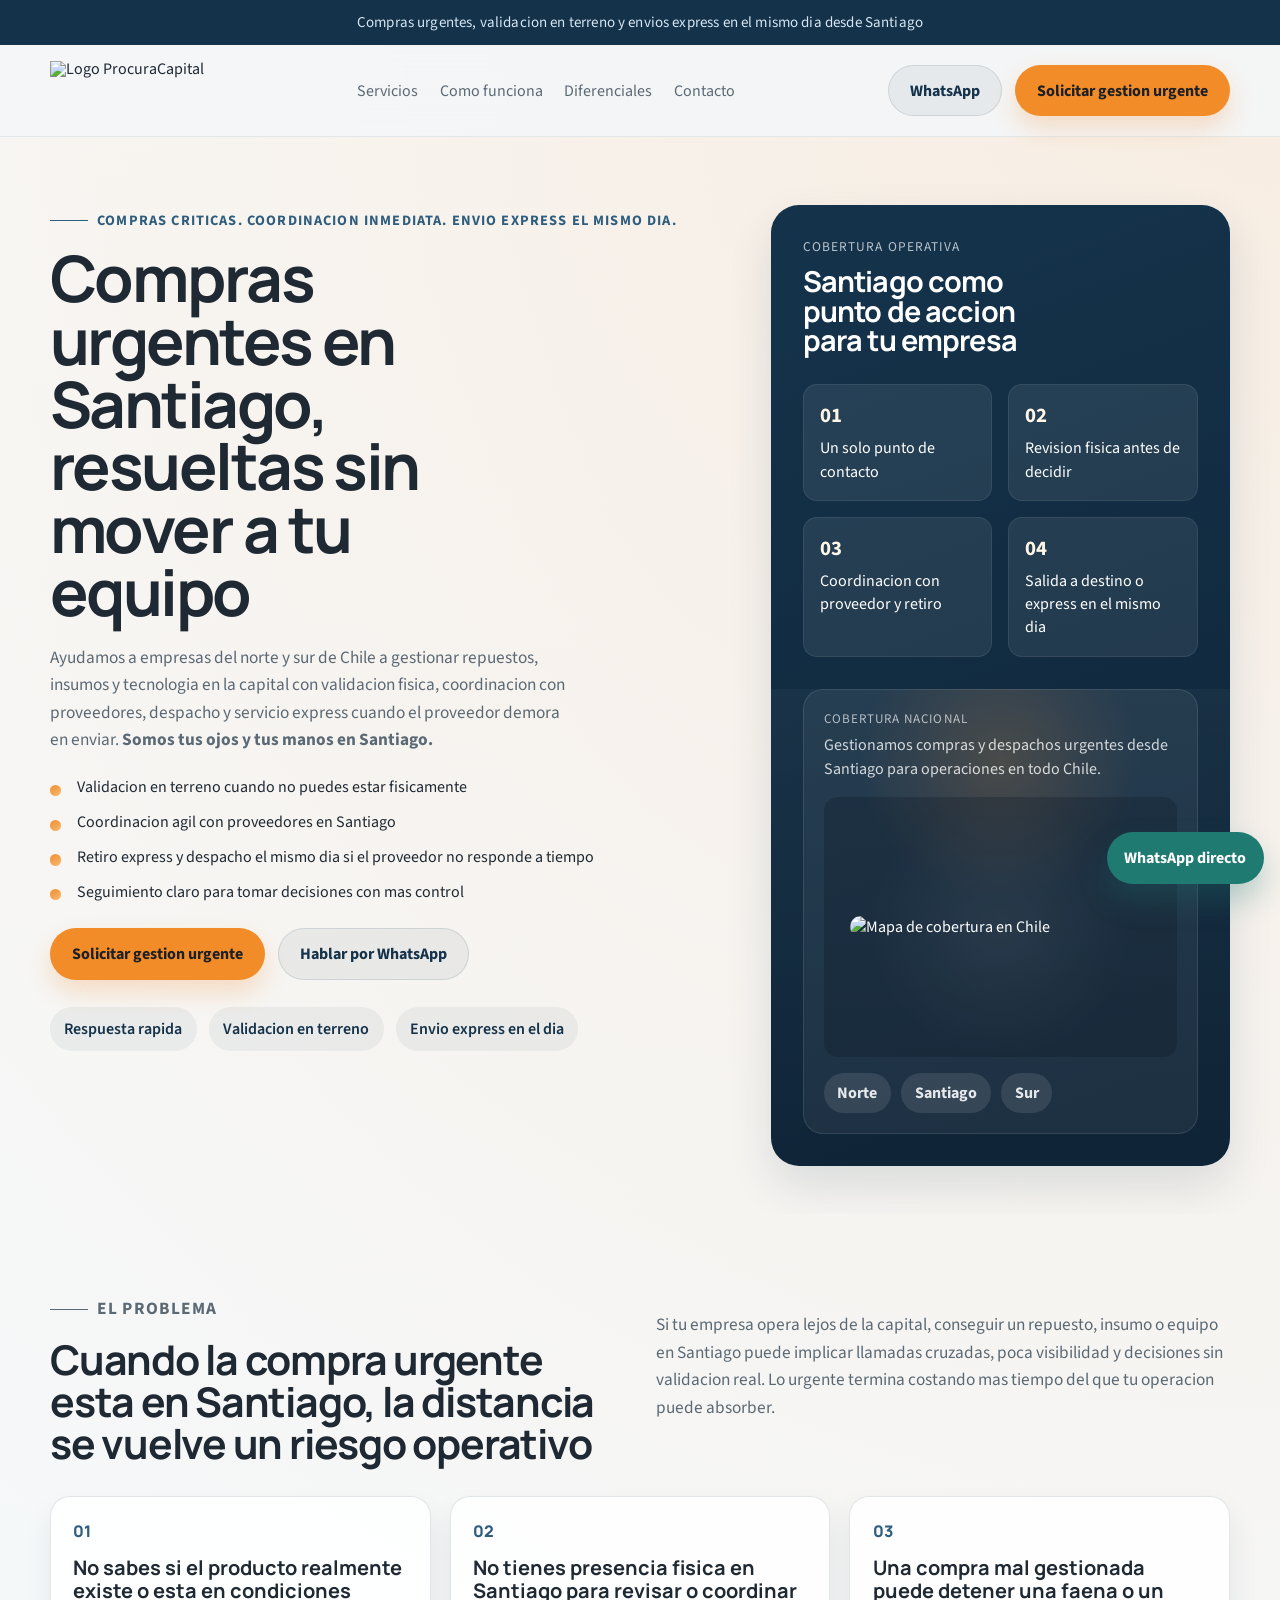
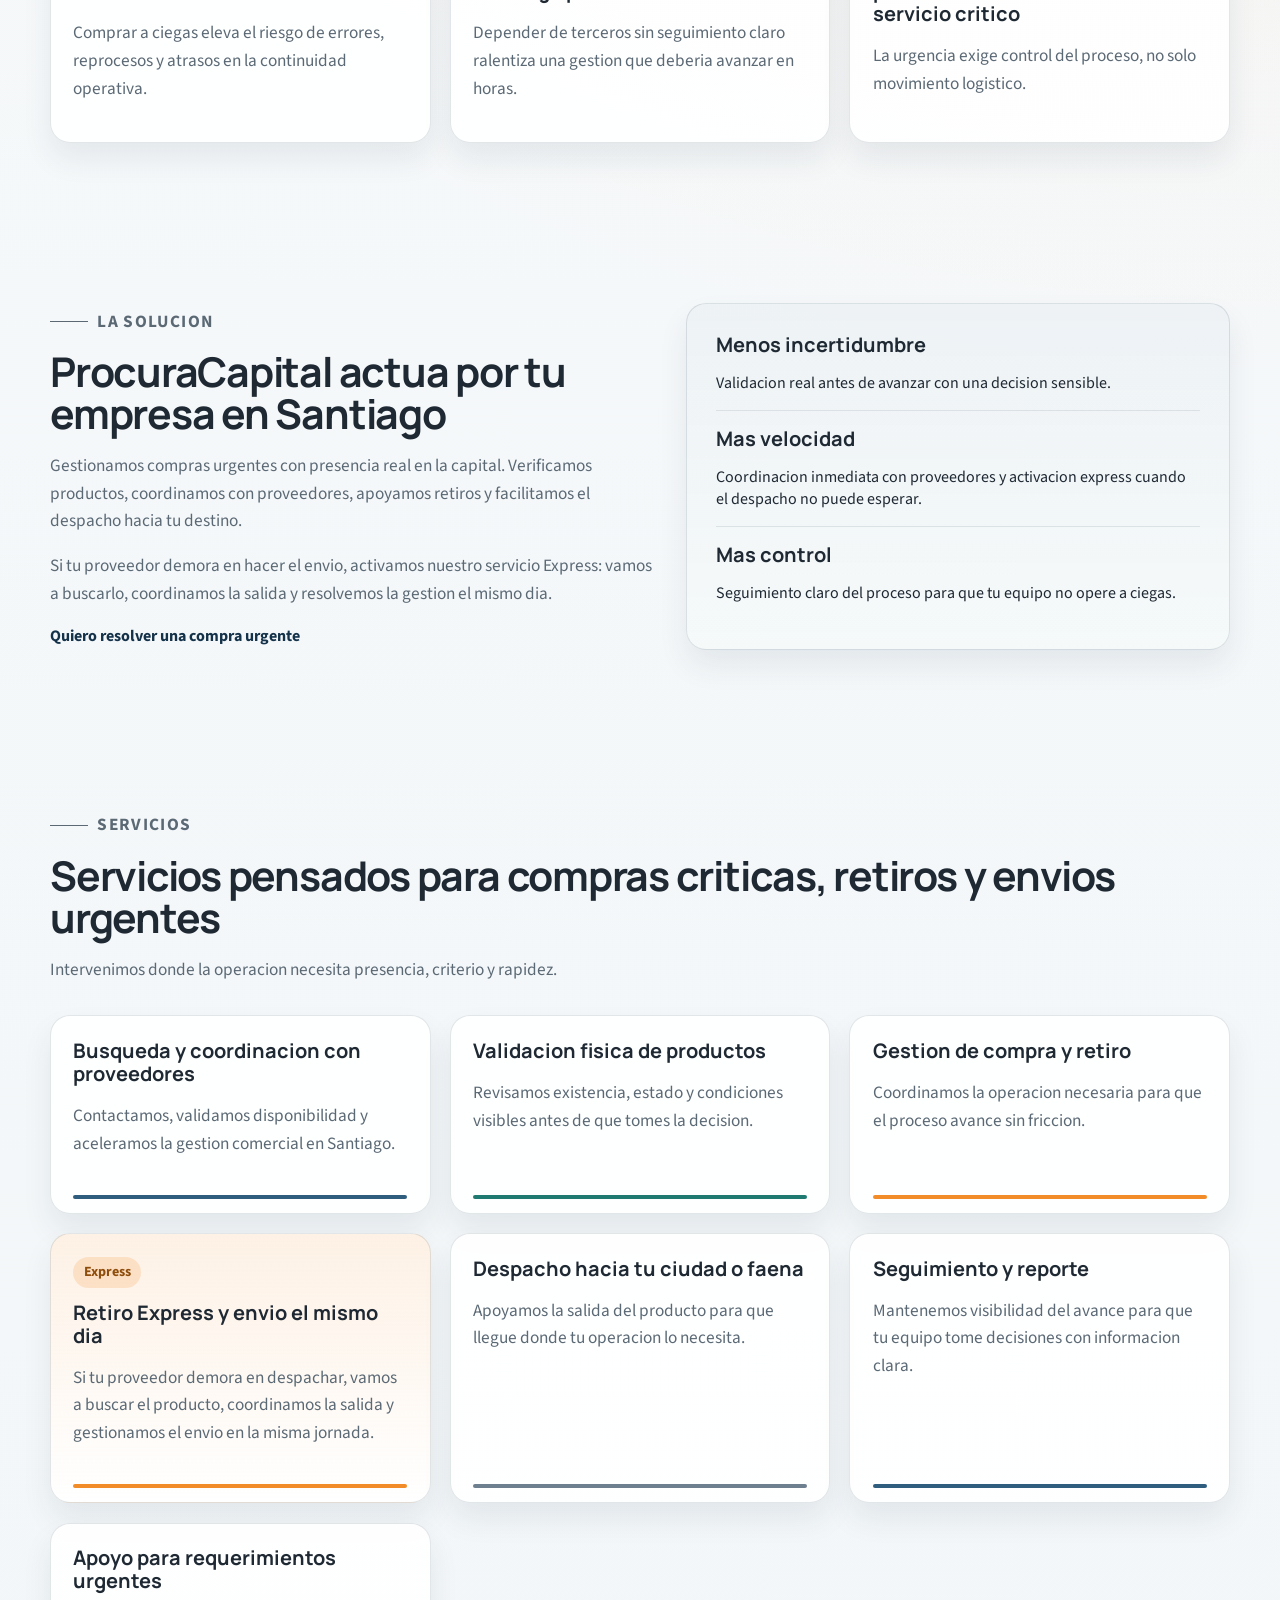
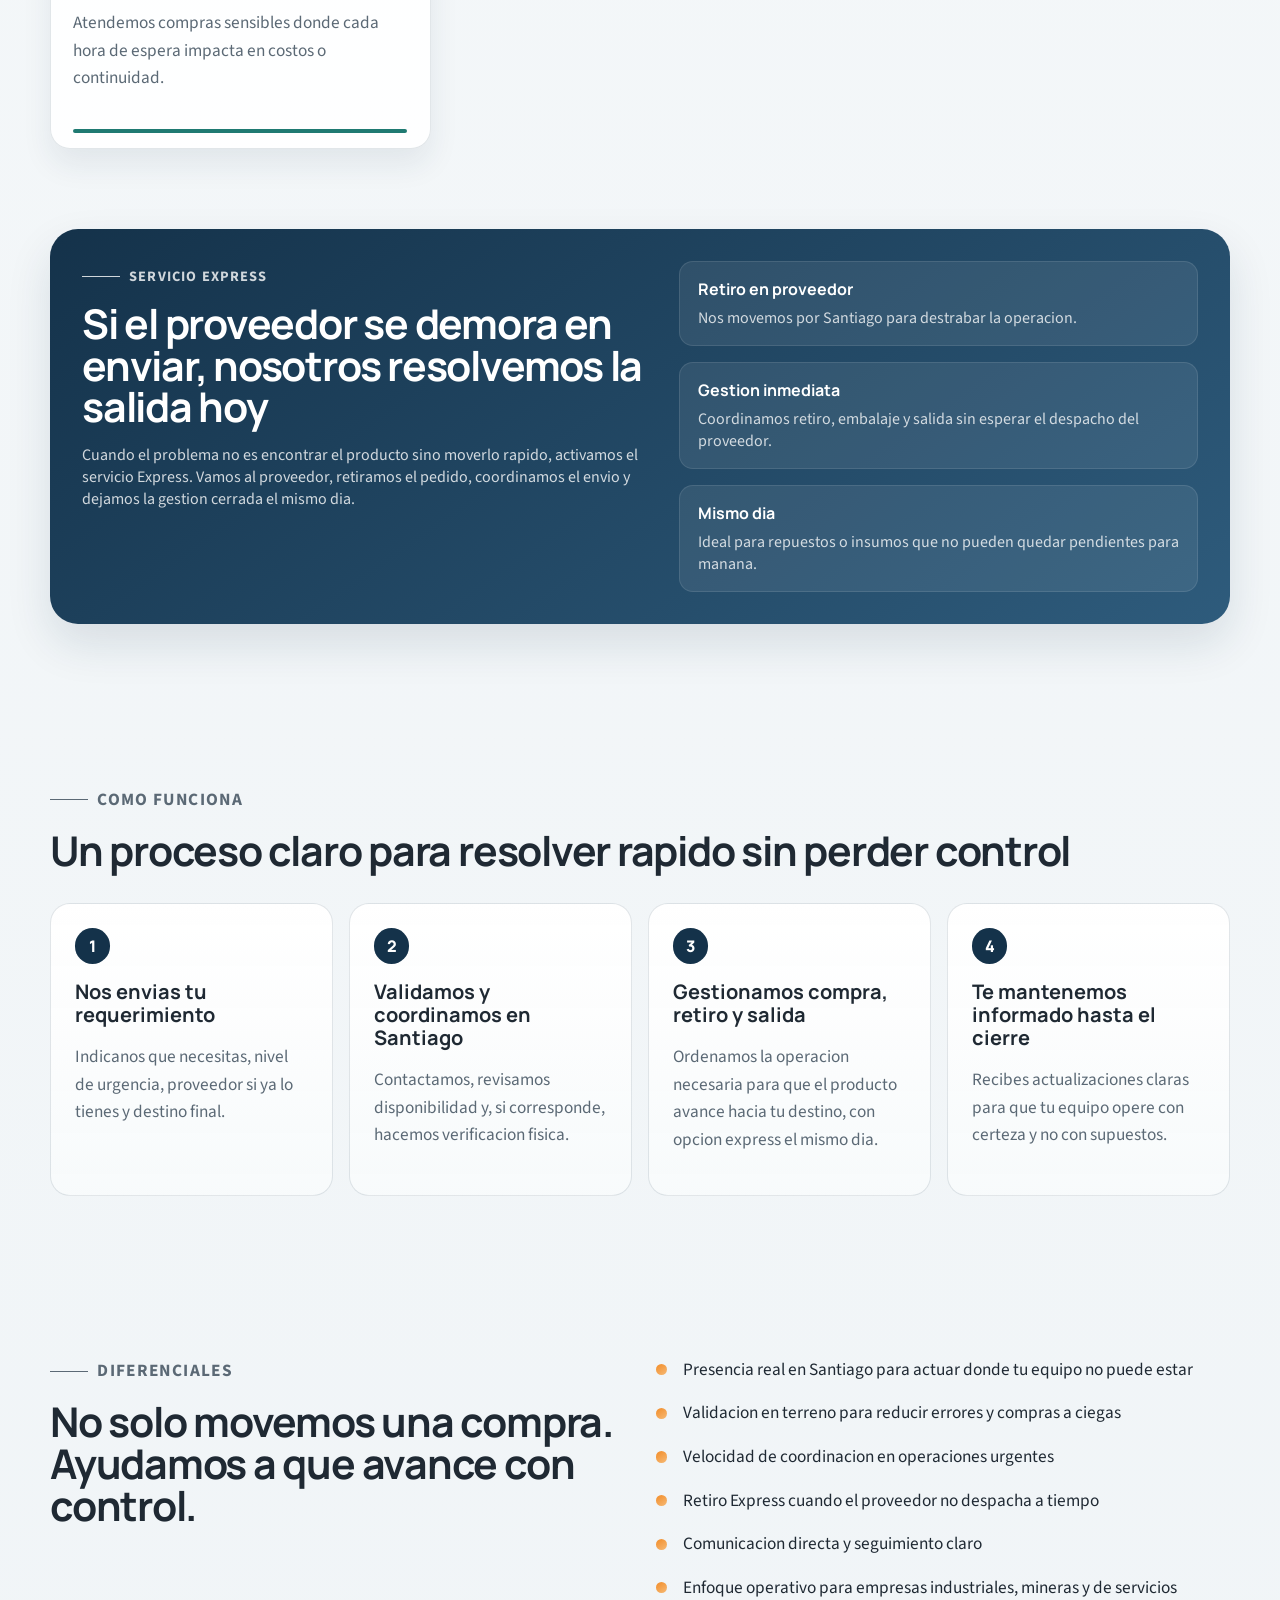
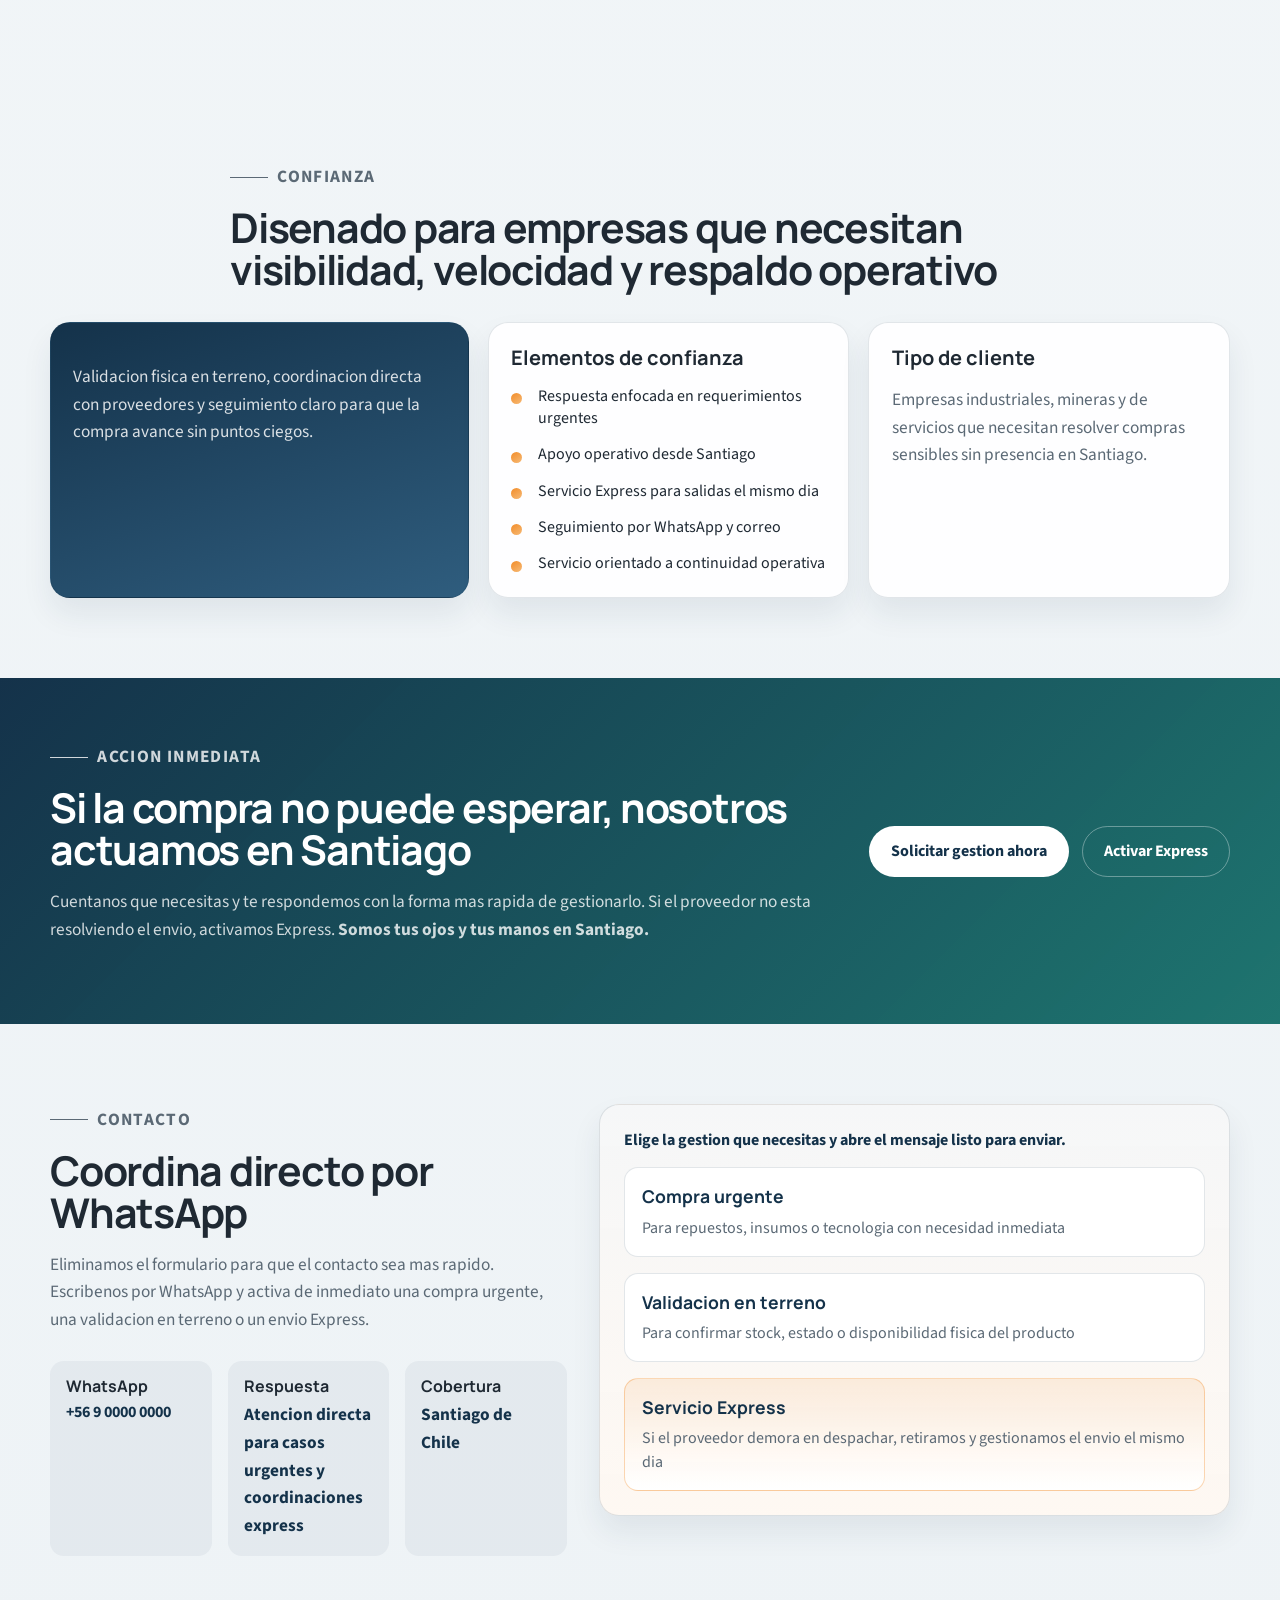
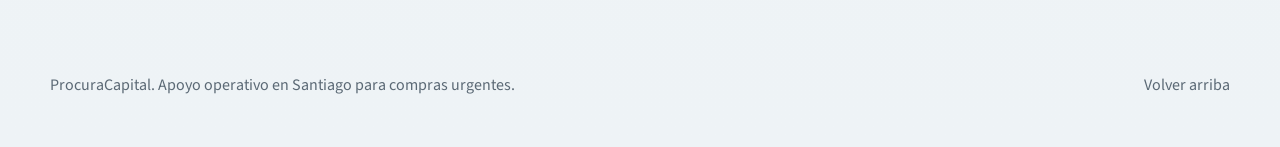
==== index.html @ 3ab78080 "Add files via upload" ====
<!DOCTYPE html>
<html lang="es">
<head>
  <meta charset="UTF-8">
  <meta name="viewport" content="width=device-width, initial-scale=1.0">
  <title>ProcuraCapital | Compras urgentes en Santiago</title>
  <meta
    name="description"
    content="ProcuraCapital ayuda a empresas del norte y sur de Chile a gestionar compras urgentes en Santiago con validacion fisica, coordinacion con proveedores y despacho."
  >
  <link rel="preconnect" href="https://fonts.googleapis.com">
  <link rel="preconnect" href="https://fonts.gstatic.com" crossorigin>
  <link href="https://fonts.googleapis.com/css2?family=Manrope:wght@500;700;800&family=Source+Sans+3:wght@400;600;700&display=swap" rel="stylesheet">
  <link rel="stylesheet" href="styles.css">
</head>
<body>
  <div class="topbar">
    <p>Compras urgentes, validacion en terreno y envios express en el mismo dia desde Santiago</p>
  </div>

  <header class="site-header">
    <div class="container nav-shell">
      <a class="brand" href="#hero" aria-label="Ir al inicio de ProcuraCapital">
        <span class="brand-mark">
          <img src="img/logo.png" alt="Logo ProcuraCapital">
        </span>
      </a>

      <nav class="desktop-nav" aria-label="Principal">
        <a href="#servicios">Servicios</a>
        <a href="#proceso">Como funciona</a>
        <a href="#diferenciales">Diferenciales</a>
        <a href="#contacto">Contacto</a>
      </nav>

      <div class="nav-actions">
        <a class="button button-secondary" href="https://wa.me/56900000000" target="_blank" rel="noreferrer">WhatsApp</a>
        <a class="button button-primary" href="#contacto">Solicitar gestion urgente</a>
      </div>
    </div>
  </header>

  <main>
    <section class="hero" id="hero">
      <div class="container hero-grid">
        <div class="hero-copy">
          <p class="eyebrow">Compras criticas. Coordinacion inmediata. Envio express el mismo dia.</p>
          <h1>Compras urgentes en Santiago, resueltas sin mover a tu equipo</h1>
          <p class="hero-text">
            Ayudamos a empresas del norte y sur de Chile a gestionar repuestos, insumos y tecnologia
            en la capital con validacion fisica, coordinacion con proveedores, despacho y servicio express
            cuando el proveedor demora en enviar.
            <strong>Somos tus ojos y tus manos en Santiago.</strong>
          </p>

          <ul class="hero-points">
            <li>Validacion en terreno cuando no puedes estar fisicamente</li>
            <li>Coordinacion agil con proveedores en Santiago</li>
            <li>Retiro express y despacho el mismo dia si el proveedor no responde a tiempo</li>
            <li>Seguimiento claro para tomar decisiones con mas control</li>
          </ul>

          <div class="hero-actions">
            <a class="button button-primary" href="#contacto">Solicitar gestion urgente</a>
            <a class="button button-secondary" href="https://wa.me/56900000000" target="_blank" rel="noreferrer">Hablar por WhatsApp</a>
          </div>

          <div class="trust-strip" aria-label="Indicadores de confianza">
            <span>Respuesta rapida</span>
            <span>Validacion en terreno</span>
            <span>Envio express en el dia</span>
          </div>
        </div>

        <aside class="hero-card" aria-label="Resumen operativo del servicio">
          <div class="hero-card-panel">
            <p class="panel-title">Cobertura operativa</p>
            <h2>Santiago como punto de accion para tu empresa</h2>
            <div class="stats-grid">
              <article>
                <strong>01</strong>
                <span>Un solo punto de contacto</span>
              </article>
              <article>
                <strong>02</strong>
                <span>Revision fisica antes de decidir</span>
              </article>
              <article>
                <strong>03</strong>
                <span>Coordinacion con proveedor y retiro</span>
              </article>
              <article>
                <strong>04</strong>
                <span>Salida a destino o express en el mismo dia</span>
              </article>
            </div>
          </div>
          <div class="hero-card-visual">
            <div class="coverage-map-shell">
              <div class="coverage-copy">
                <p class="coverage-kicker">Cobertura nacional</p>
                <p>Gestionamos compras y despachos urgentes desde Santiago para operaciones en todo Chile.</p>
              </div>
              <div class="coverage-map" aria-hidden="true">
                <img src="img/mapa%20de%20chile.png" alt="Mapa de cobertura en Chile">
              </div>
              <div class="coverage-legend" aria-label="Cobertura de ProcuraCapital">
                <span>Norte</span>
                <span>Santiago</span>
                <span>Sur</span>
              </div>
            </div>
          </div>
        </aside>
      </div>
    </section>

    <section class="pain section-block" id="problema">
      <div class="container two-column">
        <div>
          <p class="eyebrow">El problema</p>
          <h2>Cuando la compra urgente esta en Santiago, la distancia se vuelve un riesgo operativo</h2>
        </div>
        <div>
          <p>
            Si tu empresa opera lejos de la capital, conseguir un repuesto, insumo o equipo en Santiago puede
            implicar llamadas cruzadas, poca visibilidad y decisiones sin validacion real. Lo urgente termina
            costando mas tiempo del que tu operacion puede absorber.
          </p>
        </div>
      </div>

      <div class="container pain-grid">
        <article class="info-card">
          <span class="card-index">01</span>
          <h3>No sabes si el producto realmente existe o esta en condiciones</h3>
          <p>Comprar a ciegas eleva el riesgo de errores, reprocesos y atrasos en la continuidad operativa.</p>
        </article>
        <article class="info-card">
          <span class="card-index">02</span>
          <h3>No tienes presencia fisica en Santiago para revisar o coordinar</h3>
          <p>Depender de terceros sin seguimiento claro ralentiza una gestion que deberia avanzar en horas.</p>
        </article>
        <article class="info-card">
          <span class="card-index">03</span>
          <h3>Una compra mal gestionada puede detener una faena o un servicio critico</h3>
          <p>La urgencia exige control del proceso, no solo movimiento logistico.</p>
        </article>
      </div>
    </section>

    <section class="solution section-block" id="solucion">
      <div class="container solution-shell">
        <div class="solution-copy">
          <p class="eyebrow">La solucion</p>
          <h2>ProcuraCapital actua por tu empresa en Santiago</h2>
          <p>
            Gestionamos compras urgentes con presencia real en la capital. Verificamos productos,
            coordinamos con proveedores, apoyamos retiros y facilitamos el despacho hacia tu destino.
          </p>
          <p>
            Si tu proveedor demora en hacer el envio, activamos nuestro servicio Express: vamos a buscarlo,
            coordinamos la salida y resolvemos la gestion el mismo dia.
          </p>
          <a class="text-link" href="#contacto">Quiero resolver una compra urgente</a>
        </div>
        <div class="solution-panel">
          <div class="panel-item">
            <h3>Menos incertidumbre</h3>
            <p>Validacion real antes de avanzar con una decision sensible.</p>
          </div>
          <div class="panel-item">
            <h3>Mas velocidad</h3>
            <p>Coordinacion inmediata con proveedores y activacion express cuando el despacho no puede esperar.</p>
          </div>
          <div class="panel-item">
            <h3>Mas control</h3>
            <p>Seguimiento claro del proceso para que tu equipo no opere a ciegas.</p>
          </div>
        </div>
      </div>
    </section>

    <section class="services section-block" id="servicios">
      <div class="container section-heading">
        <p class="eyebrow">Servicios</p>
        <h2>Servicios pensados para compras criticas, retiros y envios urgentes</h2>
        <p>Intervenimos donde la operacion necesita presencia, criterio y rapidez.</p>
      </div>

      <div class="container services-grid">
        <article class="service-card accent-blue">
          <h3>Busqueda y coordinacion con proveedores</h3>
          <p>Contactamos, validamos disponibilidad y aceleramos la gestion comercial en Santiago.</p>
        </article>
        <article class="service-card accent-teal">
          <h3>Validacion fisica de productos</h3>
          <p>Revisamos existencia, estado y condiciones visibles antes de que tomes la decision.</p>
        </article>
        <article class="service-card accent-orange">
          <h3>Gestion de compra y retiro</h3>
          <p>Coordinamos la operacion necesaria para que el proceso avance sin friccion.</p>
        </article>
        <article class="service-card service-card-featured accent-orange">
          <span class="service-badge">Express</span>
          <h3>Retiro Express y envio el mismo dia</h3>
          <p>Si tu proveedor demora en despachar, vamos a buscar el producto, coordinamos la salida y gestionamos el envio en la misma jornada.</p>
        </article>
        <article class="service-card accent-slate">
          <h3>Despacho hacia tu ciudad o faena</h3>
          <p>Apoyamos la salida del producto para que llegue donde tu operacion lo necesita.</p>
        </article>
        <article class="service-card accent-blue">
          <h3>Seguimiento y reporte</h3>
          <p>Mantenemos visibilidad del avance para que tu equipo tome decisiones con informacion clara.</p>
        </article>
        <article class="service-card accent-teal">
          <h3>Apoyo para requerimientos urgentes</h3>
          <p>Atendemos compras sensibles donde cada hora de espera impacta en costos o continuidad.</p>
        </article>
      </div>
    </section>

    <section class="express section-block" id="express">
      <div class="container express-shell">
        <div class="express-copy">
          <p class="eyebrow">Servicio express</p>
          <h2>Si el proveedor se demora en enviar, nosotros resolvemos la salida hoy</h2>
          <p>
            Cuando el problema no es encontrar el producto sino moverlo rapido, activamos el servicio Express.
            Vamos al proveedor, retiramos el pedido, coordinamos el envio y dejamos la gestion cerrada el mismo dia.
          </p>
        </div>
        <div class="express-points">
          <article>
            <strong>Retiro en proveedor</strong>
            <p>Nos movemos por Santiago para destrabar la operacion.</p>
          </article>
          <article>
            <strong>Gestion inmediata</strong>
            <p>Coordinamos retiro, embalaje y salida sin esperar el despacho del proveedor.</p>
          </article>
          <article>
            <strong>Mismo dia</strong>
            <p>Ideal para repuestos o insumos que no pueden quedar pendientes para manana.</p>
          </article>
        </div>
      </div>
    </section>

    <section class="process section-block" id="proceso">
      <div class="container section-heading">
        <p class="eyebrow">Como funciona</p>
        <h2>Un proceso claro para resolver rapido sin perder control</h2>
      </div>

      <div class="container timeline">
        <article class="timeline-step">
          <span>1</span>
          <h3>Nos envias tu requerimiento</h3>
          <p>Indicanos que necesitas, nivel de urgencia, proveedor si ya lo tienes y destino final.</p>
        </article>
        <article class="timeline-step">
          <span>2</span>
          <h3>Validamos y coordinamos en Santiago</h3>
          <p>Contactamos, revisamos disponibilidad y, si corresponde, hacemos verificacion fisica.</p>
        </article>
        <article class="timeline-step">
          <span>3</span>
          <h3>Gestionamos compra, retiro y salida</h3>
          <p>Ordenamos la operacion necesaria para que el producto avance hacia tu destino, con opcion express el mismo dia.</p>
        </article>
        <article class="timeline-step">
          <span>4</span>
          <h3>Te mantenemos informado hasta el cierre</h3>
          <p>Recibes actualizaciones claras para que tu equipo opere con certeza y no con supuestos.</p>
        </article>
      </div>
    </section>

    <section class="differentials section-block" id="diferenciales">
      <div class="container two-column">
        <div>
          <p class="eyebrow">Diferenciales</p>
          <h2>No solo movemos una compra. Ayudamos a que avance con control.</h2>
        </div>
        <div>
          <ul class="check-list">
            <li>Presencia real en Santiago para actuar donde tu equipo no puede estar</li>
            <li>Validacion en terreno para reducir errores y compras a ciegas</li>
            <li>Velocidad de coordinacion en operaciones urgentes</li>
            <li>Retiro Express cuando el proveedor no despacha a tiempo</li>
            <li>Comunicacion directa y seguimiento claro</li>
            <li>Enfoque operativo para empresas industriales, mineras y de servicios</li>
          </ul>
        </div>
      </div>
    </section>

    <section class="proof section-block" id="prueba-social">
      <div class="container section-heading narrow">
        <p class="eyebrow">Confianza</p>
        <h2>Disenado para empresas que necesitan visibilidad, velocidad y respaldo operativo</h2>
      </div>

      <div class="container proof-grid">
        <article class="quote-card">
          <p class="quote-mark"></p>
          <p>
            Validacion fisica en terreno, coordinacion directa con proveedores y seguimiento claro para
            que la compra avance sin puntos ciegos.
          </p>
        </article>
        <article class="credibility-card">
          <h3>Elementos de confianza</h3>
          <ul>
            <li>Respuesta enfocada en requerimientos urgentes</li>
            <li>Apoyo operativo desde Santiago</li>
            <li>Servicio Express para salidas el mismo dia</li>
            <li>Seguimiento por WhatsApp y correo</li>
            <li>Servicio orientado a continuidad operativa</li>
          </ul>
        </article>
        <article class="industry-card">
          <h3>Tipo de cliente</h3>
          <p>Empresas industriales, mineras y de servicios que necesitan resolver compras sensibles sin presencia en Santiago.</p>
        </article>
      </div>
    </section>

    <section class="cta-banner">
      <div class="container cta-banner-shell">
        <div>
          <p class="eyebrow light">Accion inmediata</p>
          <h2>Si la compra no puede esperar, nosotros actuamos en Santiago</h2>
          <p>
            Cuentanos que necesitas y te respondemos con la forma mas rapida de gestionarlo.
            Si el proveedor no esta resolviendo el envio, activamos Express.
            <strong>Somos tus ojos y tus manos en Santiago.</strong>
          </p>
        </div>
        <div class="cta-banner-actions">
          <a class="button button-light" href="https://wa.me/56900000000?text=Hola%2C%20necesito%20resolver%20una%20compra%20urgente%20en%20Santiago." target="_blank" rel="noreferrer">Solicitar gestion ahora</a>
          <a class="button button-outline-light" href="https://wa.me/56900000000?text=Hola%2C%20necesito%20activar%20el%20servicio%20Express%20hoy." target="_blank" rel="noreferrer">Activar Express</a>
        </div>
      </div>
    </section>

    <section class="contact section-block" id="contacto">
      <div class="container contact-grid">
        <div class="contact-copy">
          <p class="eyebrow">Contacto</p>
          <h2>Coordina directo por WhatsApp</h2>
          <p>
            Eliminamos el formulario para que el contacto sea mas rapido. Escribenos por WhatsApp y activa
            de inmediato una compra urgente, una validacion en terreno o un envio Express.
          </p>

          <div class="contact-details">
            <article>
              <h3>WhatsApp</h3>
              <a href="https://wa.me/56900000000" target="_blank" rel="noreferrer">+56 9 0000 0000</a>
            </article>
            <article>
              <h3>Respuesta</h3>
              <p>Atencion directa para casos urgentes y coordinaciones express</p>
            </article>
            <article>
              <h3>Cobertura</h3>
              <p>Santiago de Chile</p>
            </article>
          </div>
        </div>

        <div class="contact-actions-card">
          <p class="contact-card-lead">Elige la gestion que necesitas y abre el mensaje listo para enviar.</p>
          <div class="contact-action-list">
            <a class="contact-action" href="https://wa.me/56900000000?text=Hola%2C%20necesito%20resolver%20una%20compra%20urgente%20en%20Santiago." target="_blank" rel="noreferrer">
              <strong>Compra urgente</strong>
              <span>Para repuestos, insumos o tecnologia con necesidad inmediata</span>
            </a>
            <a class="contact-action" href="https://wa.me/56900000000?text=Hola%2C%20necesito%20una%20validacion%20en%20terreno%20en%20Santiago." target="_blank" rel="noreferrer">
              <strong>Validacion en terreno</strong>
              <span>Para confirmar stock, estado o disponibilidad fisica del producto</span>
            </a>
            <a class="contact-action contact-action-highlight" href="https://wa.me/56900000000?text=Hola%2C%20necesito%20activar%20el%20servicio%20Express%20para%20retiro%20y%20envio%20hoy." target="_blank" rel="noreferrer">
              <strong>Servicio Express</strong>
              <span>Si el proveedor demora en despachar, retiramos y gestionamos el envio el mismo dia</span>
            </a>
          </div>
        </div>
      </div>
    </section>
  </main>

  <footer class="site-footer">
    <div class="container footer-shell">
      <p>ProcuraCapital. Apoyo operativo en Santiago para compras urgentes.</p>
      <a href="#hero">Volver arriba</a>
    </div>
  </footer>

  <a class="whatsapp-float" href="https://wa.me/56900000000?text=Hola%2C%20necesito%20apoyo%20de%20ProcuraCapital." target="_blank" rel="noreferrer" aria-label="Abrir WhatsApp de ProcuraCapital">
    WhatsApp directo
  </a>
</body>
</html>
---- styles.css ----
:root {
  --color-primary: #14324a;
  --color-secondary: #2f5d7e;
  --color-teal: #1f7a72;
  --color-accent: #f28c28;
  --color-slate: #6e7f8f;
  --color-bg: #f4f6f8;
  --color-surface: #ffffff;
  --color-text: #1f2933;
  --color-muted: #5b6975;
  --color-border: rgba(20, 50, 74, 0.12);
  --shadow-soft: 0 20px 45px rgba(20, 50, 74, 0.12);
  --shadow-card: 0 16px 30px rgba(20, 50, 74, 0.08);
  --radius-lg: 28px;
  --radius-md: 20px;
  --radius-sm: 14px;
  --container: 1180px;
}

* {
  box-sizing: border-box;
}

html {
  scroll-behavior: smooth;
}

body {
  margin: 0;
  font-family: "Source Sans 3", sans-serif;
  background:
    radial-gradient(circle at top right, rgba(242, 140, 40, 0.12), transparent 30%),
    linear-gradient(180deg, #f8fafb 0%, #eef3f6 100%);
  color: var(--color-text);
}

a {
  color: inherit;
  text-decoration: none;
}

button,
input,
textarea,
select {
  font: inherit;
}

.container {
  width: min(calc(100% - 2rem), var(--container));
  margin: 0 auto;
}

.hero-grid > *,
.two-column > *,
.solution-shell > *,
.pain-grid > *,
.services-grid > *,
.timeline > *,
.proof-grid > *,
.contact-grid > *,
.contact-details > * {
  min-width: 0;
}

.topbar {
  background: var(--color-primary);
  color: #d7e6f2;
  font-size: 0.94rem;
  letter-spacing: 0.01em;
}

.topbar p {
  margin: 0;
  padding: 0.75rem 1rem;
  text-align: center;
}

.site-header {
  position: sticky;
  top: 0;
  z-index: 20;
  backdrop-filter: blur(16px);
  background: rgba(244, 246, 248, 0.86);
  border-bottom: 1px solid rgba(20, 50, 74, 0.08);
}

.nav-shell {
  display: flex;
  align-items: center;
  justify-content: space-between;
  gap: 1.5rem;
  flex-wrap: wrap;
  padding: 1rem 0;
}

.brand {
  display: inline-flex;
  align-items: center;
  line-height: 1;
}

.brand-mark {
  display: block;
}

.brand-mark img {
  display: block;
  width: auto;
  height: 3.7rem;
  max-width: min(52vw, 260px);
  object-fit: contain;
}

h1,
h2,
h3 {
  font-family: "Manrope", sans-serif;
}

.desktop-nav,
.nav-actions,
.hero-actions,
.trust-strip,
.cta-banner-actions,
.footer-shell {
  display: flex;
  align-items: center;
}

.desktop-nav {
  gap: 1.35rem;
  color: var(--color-muted);
}

.desktop-nav a:hover,
.text-link:hover,
.site-footer a:hover {
  color: var(--color-primary);
}

.nav-actions,
.hero-actions,
.cta-banner-actions {
  gap: 0.85rem;
  flex-wrap: wrap;
}

.button {
  display: inline-flex;
  align-items: center;
  justify-content: center;
  min-height: 3rem;
  padding: 0.85rem 1.3rem;
  border-radius: 999px;
  border: 1px solid transparent;
  font-weight: 700;
  text-align: center;
  transition: transform 180ms ease, box-shadow 180ms ease, background-color 180ms ease;
}

.button:hover {
  transform: translateY(-1px);
}

.button-primary {
  background: var(--color-accent);
  color: #1c1f24;
  box-shadow: 0 12px 24px rgba(242, 140, 40, 0.24);
}

.button-secondary {
  background: rgba(20, 50, 74, 0.06);
  color: var(--color-primary);
  border-color: rgba(20, 50, 74, 0.12);
}

.button-light {
  background: #fff;
  color: var(--color-primary);
}

.button-outline-light {
  border-color: rgba(255, 255, 255, 0.35);
  color: #fff;
}

.hero {
  padding: 4.25rem 0 3rem;
  overflow: hidden;
}

.hero-grid,
.two-column,
.solution-shell,
.contact-grid {
  display: grid;
  gap: 2rem;
}

.hero-grid {
  grid-template-columns: minmax(0, 1.2fr) minmax(320px, 0.8fr);
  align-items: stretch;
}

.eyebrow {
  display: inline-flex;
  align-items: center;
  gap: 0.55rem;
  margin: 0 0 1rem;
  color: var(--color-secondary);
  font-size: 0.9rem;
  font-weight: 700;
  letter-spacing: 0.08em;
  text-transform: uppercase;
}

.eyebrow::before {
  content: "";
  width: 2.4rem;
  height: 1px;
  background: currentColor;
}

.eyebrow.light {
  color: rgba(255, 255, 255, 0.8);
}

h1 {
  margin: 0;
  font-size: clamp(2.7rem, 5vw, 5rem);
  line-height: 0.98;
  letter-spacing: -0.04em;
  max-width: 12ch;
}

h2 {
  margin: 0;
  font-size: clamp(2rem, 3.2vw, 3.2rem);
  line-height: 1.02;
  letter-spacing: -0.03em;
}

h3 {
  margin: 0 0 0.55rem;
  font-size: 1.25rem;
  line-height: 1.15;
}

.hero-text,
.section-heading p,
.solution-copy p,
.contact-copy p,
.proof-grid p,
.info-card p,
.service-card p,
.timeline-step p,
.cta-banner p,
.differentials li,
.contact-form p,
.two-column p {
  font-size: 1.08rem;
  line-height: 1.6;
  color: var(--color-muted);
}

.hero-text {
  max-width: 58ch;
  margin: 1.25rem 0 1.4rem;
}

.hero-points,
.check-list,
.credibility-card ul {
  list-style: none;
  padding: 0;
  margin: 0;
}

.hero-points {
  display: grid;
  gap: 0.8rem;
  margin-bottom: 1.6rem;
}

.hero-points li,
.check-list li,
.credibility-card li {
  position: relative;
  padding-left: 1.7rem;
  color: var(--color-text);
}

.hero-points li::before,
.check-list li::before,
.credibility-card li::before {
  content: "";
  position: absolute;
  left: 0;
  top: 0.52rem;
  width: 0.7rem;
  height: 0.7rem;
  border-radius: 50%;
  background: linear-gradient(145deg, var(--color-accent), #f6ba76);
}

.trust-strip {
  flex-wrap: wrap;
  gap: 0.75rem;
  margin-top: 1.7rem;
}

.trust-strip span {
  padding: 0.7rem 0.9rem;
  border-radius: 999px;
  background: rgba(20, 50, 74, 0.06);
  color: var(--color-primary);
  font-weight: 600;
}

.hero-card {
  position: relative;
  border-radius: var(--radius-lg);
  overflow: hidden;
  background: linear-gradient(160deg, var(--color-primary) 10%, #0f2437 90%);
  color: #fff;
  box-shadow: var(--shadow-soft);
  min-height: 100%;
  display: grid;
}

.hero-card-panel {
  position: relative;
  z-index: 1;
  padding: 2rem;
}

.panel-title {
  margin: 0 0 0.7rem;
  color: rgba(255, 255, 255, 0.7);
  text-transform: uppercase;
  letter-spacing: 0.08em;
  font-size: 0.84rem;
}

.hero-card-panel h2 {
  font-size: clamp(1.8rem, 2vw, 2.4rem);
  max-width: 12ch;
}

.stats-grid {
  display: grid;
  grid-template-columns: repeat(2, minmax(0, 1fr));
  gap: 1rem;
  margin-top: 1.8rem;
}

.stats-grid article {
  padding: 1rem;
  border-radius: var(--radius-sm);
  background: rgba(255, 255, 255, 0.08);
  border: 1px solid rgba(255, 255, 255, 0.08);
}

.stats-grid span {
  display: block;
  line-height: 1.45;
}

.stats-grid strong {
  display: block;
  font-size: 1.3rem;
  color: #fff6e6;
  margin-bottom: 0.45rem;
}

.hero-card-visual {
  position: relative;
  padding: 0 2rem 2rem;
  background:
    radial-gradient(circle at 50% 15%, rgba(242, 140, 40, 0.18), transparent 30%),
    linear-gradient(180deg, rgba(255, 255, 255, 0.03), rgba(255, 255, 255, 0));
}

.coverage-map-shell {
  display: grid;
  gap: 1rem;
  padding: 1.25rem;
  border-radius: var(--radius-md);
  background: rgba(255, 255, 255, 0.06);
  border: 1px solid rgba(255, 255, 255, 0.1);
}

.coverage-copy {
  display: grid;
  gap: 0.35rem;
}

.coverage-kicker {
  margin: 0;
  font-size: 0.82rem;
  text-transform: uppercase;
  letter-spacing: 0.08em;
  color: rgba(255, 255, 255, 0.66);
}

.coverage-copy p:last-child {
  margin: 0;
  color: rgba(255, 255, 255, 0.8);
  line-height: 1.5;
}

.coverage-map {
  display: grid;
  place-items: center;
  min-height: 260px;
  border-radius: var(--radius-sm);
  background:
    radial-gradient(circle at 50% 50%, rgba(255, 255, 255, 0.06), transparent 60%),
    rgba(9, 20, 31, 0.24);
}

.coverage-map img {
  display: block;
  width: min(100%, 300px);
  max-height: 340px;
  object-fit: contain;
  border-radius: 12px;
}

.coverage-legend {
  display: flex;
  flex-wrap: wrap;
  gap: 0.65rem;
}

.coverage-legend span {
  display: inline-flex;
  align-items: center;
  justify-content: center;
  padding: 0.55rem 0.85rem;
  border-radius: 999px;
  background: rgba(255, 255, 255, 0.1);
  color: rgba(255, 255, 255, 0.88);
  font-weight: 700;
}

.section-block {
  padding: 5rem 0;
}

.pain-grid,
.services-grid,
.proof-grid {
  display: grid;
  gap: 1.2rem;
}

.pain-grid {
  grid-template-columns: repeat(3, minmax(0, 1fr));
  margin-top: 2rem;
}

.info-card,
.service-card,
.quote-card,
.credibility-card,
.industry-card,
.solution-panel,
.contact-actions-card {
  border-radius: var(--radius-md);
  background: rgba(255, 255, 255, 0.9);
  border: 1px solid var(--color-border);
  box-shadow: var(--shadow-card);
}

.info-card,
.service-card,
.quote-card,
.credibility-card,
.industry-card {
  padding: 1.4rem;
}

.card-index {
  display: inline-flex;
  margin-bottom: 0.9rem;
  color: var(--color-secondary);
  font-family: "Manrope", sans-serif;
  font-weight: 800;
}

.two-column {
  grid-template-columns: repeat(2, minmax(0, 1fr));
  align-items: start;
}

.solution-shell {
  grid-template-columns: minmax(0, 1fr) minmax(300px, 0.9fr);
  align-items: center;
}

.solution-panel {
  padding: 1.8rem;
  background:
    linear-gradient(180deg, rgba(47, 93, 126, 0.08), rgba(31, 122, 114, 0.04)),
    rgba(255, 255, 255, 0.88);
}

.panel-item + .panel-item {
  margin-top: 1rem;
  padding-top: 1rem;
  border-top: 1px solid rgba(20, 50, 74, 0.1);
}

.text-link {
  color: var(--color-primary);
  font-weight: 700;
}

.section-heading {
  margin-bottom: 2rem;
}

.section-heading.narrow {
  max-width: 820px;
}

.services-grid {
  grid-template-columns: repeat(3, minmax(0, 1fr));
}

.service-card {
  position: relative;
  overflow: hidden;
  padding-bottom: 2.4rem;
}

.service-card-featured {
  background:
    linear-gradient(180deg, rgba(242, 140, 40, 0.12), rgba(255, 255, 255, 0.92)),
    rgba(255, 255, 255, 0.96);
}

.service-badge {
  display: inline-flex;
  margin-bottom: 0.8rem;
  padding: 0.35rem 0.65rem;
  border-radius: 999px;
  background: rgba(242, 140, 40, 0.18);
  color: #8f4d0b;
  font-weight: 700;
  font-size: 0.88rem;
}

.service-card::after {
  content: "";
  position: absolute;
  inset: auto 1.4rem 0.9rem 1.4rem;
  height: 4px;
  border-radius: 999px;
}

.accent-blue::after {
  background: var(--color-secondary);
}

.accent-teal::after {
  background: var(--color-teal);
}

.accent-orange::after {
  background: var(--color-accent);
}

.accent-slate::after {
  background: var(--color-slate);
}

.timeline {
  display: grid;
  grid-template-columns: repeat(4, minmax(0, 1fr));
  gap: 1rem;
}

.timeline-step {
  position: relative;
  padding: 1.5rem;
  border-radius: var(--radius-md);
  background: linear-gradient(180deg, rgba(255, 255, 255, 0.95), rgba(248, 250, 251, 0.92));
  border: 1px solid var(--color-border);
}

.timeline-step span {
  display: inline-grid;
  place-items: center;
  width: 2.2rem;
  height: 2.2rem;
  margin-bottom: 1rem;
  border-radius: 50%;
  background: var(--color-primary);
  color: #fff;
  font-family: "Manrope", sans-serif;
  font-weight: 800;
}

.check-list {
  display: grid;
  gap: 1rem;
}

.express {
  padding-top: 0;
}

.express-shell {
  display: grid;
  grid-template-columns: minmax(0, 1.05fr) minmax(320px, 0.95fr);
  gap: 1.5rem;
  padding: 2rem;
  border-radius: var(--radius-lg);
  background:
    linear-gradient(145deg, rgba(20, 50, 74, 0.96), rgba(47, 93, 126, 0.96)),
    var(--color-primary);
  color: #fff;
  box-shadow: var(--shadow-soft);
}

.express-copy p {
  color: rgba(255, 255, 255, 0.8);
}

.express-points {
  display: grid;
  gap: 1rem;
}

.express-points article {
  padding: 1rem 1.1rem;
  border-radius: var(--radius-sm);
  background: rgba(255, 255, 255, 0.08);
  border: 1px solid rgba(255, 255, 255, 0.1);
}

.express-points strong {
  display: block;
  margin-bottom: 0.45rem;
  font-family: "Manrope", sans-serif;
  font-size: 1rem;
}

.express-points p {
  margin: 0;
  color: rgba(255, 255, 255, 0.78);
}

.proof-grid {
  grid-template-columns: 1.1fr 0.95fr 0.95fr;
}

.quote-card {
  background: linear-gradient(160deg, var(--color-primary), var(--color-secondary));
  color: #fff;
}

.quote-card p {
  color: rgba(255, 255, 255, 0.84);
}

.quote-mark {
  margin: 0 0 0.8rem;
  font-family: "Manrope", sans-serif;
  font-size: 3.6rem;
  line-height: 0.8;
  color: #ffd1a1;
}

.credibility-card ul {
  display: grid;
  gap: 0.9rem;
  margin-top: 1rem;
}

.cta-banner {
  padding: 4rem 0;
  background:
    linear-gradient(135deg, rgba(20, 50, 74, 0.96), rgba(31, 122, 114, 0.92)),
    var(--color-primary);
  color: #fff;
}

.cta-banner-shell {
  display: grid;
  grid-template-columns: minmax(0, 1.1fr) auto;
  gap: 2rem;
  align-items: center;
}

.cta-banner p {
  color: rgba(255, 255, 255, 0.8);
}

.contact-grid {
  grid-template-columns: minmax(0, 0.9fr) minmax(320px, 1.1fr);
  align-items: start;
}

.contact-details {
  display: grid;
  grid-template-columns: repeat(3, minmax(0, 1fr));
  gap: 1rem;
  margin-top: 1.7rem;
}

.contact-details article {
  padding: 1rem;
  border-radius: var(--radius-sm);
  background: rgba(20, 50, 74, 0.05);
}

.contact-details h3 {
  font-size: 1rem;
  margin-bottom: 0.4rem;
}

.contact-details p,
.contact-details a {
  margin: 0;
  color: var(--color-primary);
  font-weight: 700;
}

.contact-actions-card {
  padding: 1.5rem;
  background:
    linear-gradient(180deg, rgba(20, 50, 74, 0.04), rgba(242, 140, 40, 0.06)),
    rgba(255, 255, 255, 0.95);
}

.contact-card-lead {
  margin: 0 0 1rem;
  color: var(--color-primary);
  font-weight: 700;
}

.contact-action-list {
  display: grid;
  gap: 1rem;
}

.contact-action {
  display: grid;
  gap: 0.45rem;
  padding: 1rem 1.1rem;
  border-radius: var(--radius-sm);
  background: #fff;
  border: 1px solid rgba(20, 50, 74, 0.12);
  transition: transform 180ms ease, border-color 180ms ease, box-shadow 180ms ease;
}

.contact-action:hover {
  transform: translateY(-2px);
  border-color: rgba(20, 50, 74, 0.24);
  box-shadow: var(--shadow-card);
}

.contact-action strong {
  font-family: "Manrope", sans-serif;
  color: var(--color-primary);
  font-size: 1.1rem;
}

.contact-action span {
  color: var(--color-muted);
  line-height: 1.5;
}

.contact-action-highlight {
  border-color: rgba(242, 140, 40, 0.35);
  background: linear-gradient(180deg, rgba(242, 140, 40, 0.12), #fff);
}

.whatsapp-float {
  position: fixed;
  right: 1rem;
  bottom: 1rem;
  z-index: 25;
  display: inline-flex;
  align-items: center;
  justify-content: center;
  min-height: 3.25rem;
  padding: 0.85rem 1.1rem;
  border-radius: 999px;
  background: #1f7a72;
  color: #fff;
  font-weight: 700;
  box-shadow: 0 16px 30px rgba(31, 122, 114, 0.28);
}

.site-footer {
  padding: 1.4rem 0 2.2rem;
}

.footer-shell {
  justify-content: space-between;
  gap: 1rem;
  color: var(--color-muted);
}

@media (max-width: 1240px) {
  .desktop-nav {
    display: none;
  }

  .hero-grid,
  .solution-shell,
  .proof-grid,
  .cta-banner-shell,
  .express-shell {
    grid-template-columns: 1fr;
  }

  .services-grid {
    grid-template-columns: repeat(2, minmax(0, 1fr));
  }

  .pain-grid {
    grid-template-columns: repeat(2, minmax(0, 1fr));
  }
}

@media (max-width: 1080px) {
  .desktop-nav {
    display: none;
  }

  .hero-grid,
  .solution-shell,
  .contact-grid,
  .proof-grid,
  .cta-banner-shell,
  .two-column,
  .timeline,
  .pain-grid,
  .services-grid,
  .contact-details,
  .express-shell {
    grid-template-columns: 1fr;
  }

  .hero-card {
    min-height: 500px;
  }
}

@media (max-width: 780px) {
  .nav-shell,
  .nav-actions,
  .hero-actions,
  .cta-banner-actions,
  .footer-shell,
  .trust-strip {
    flex-direction: column;
    align-items: stretch;
  }

  .site-header {
    position: static;
  }

  .hero {
    padding-top: 2.8rem;
  }

  h1 {
    max-width: none;
  }

  .button,
  .nav-actions,
  .hero-actions a,
  .cta-banner-actions a,
  .whatsapp-float {
    width: 100%;
  }

  .whatsapp-float {
    right: 0.75rem;
    left: 0.75rem;
    bottom: 0.75rem;
  }
}

@media (max-width: 640px) {
  .stats-grid,
  .services-grid,
  .pain-grid,
  .contact-details {
    grid-template-columns: 1fr;
  }

  .hero-card {
    min-height: auto;
  }

  .hero-card-panel,
  .hero-card-visual,
  .express-shell,
  .contact-actions-card {
    padding: 1.25rem;
  }

  .coverage-map-shell {
    padding: 1rem;
  }
}

@media (prefers-reduced-motion: reduce) {
  html {
    scroll-behavior: auto;
  }

  .button {
    transition: none;
  }
}
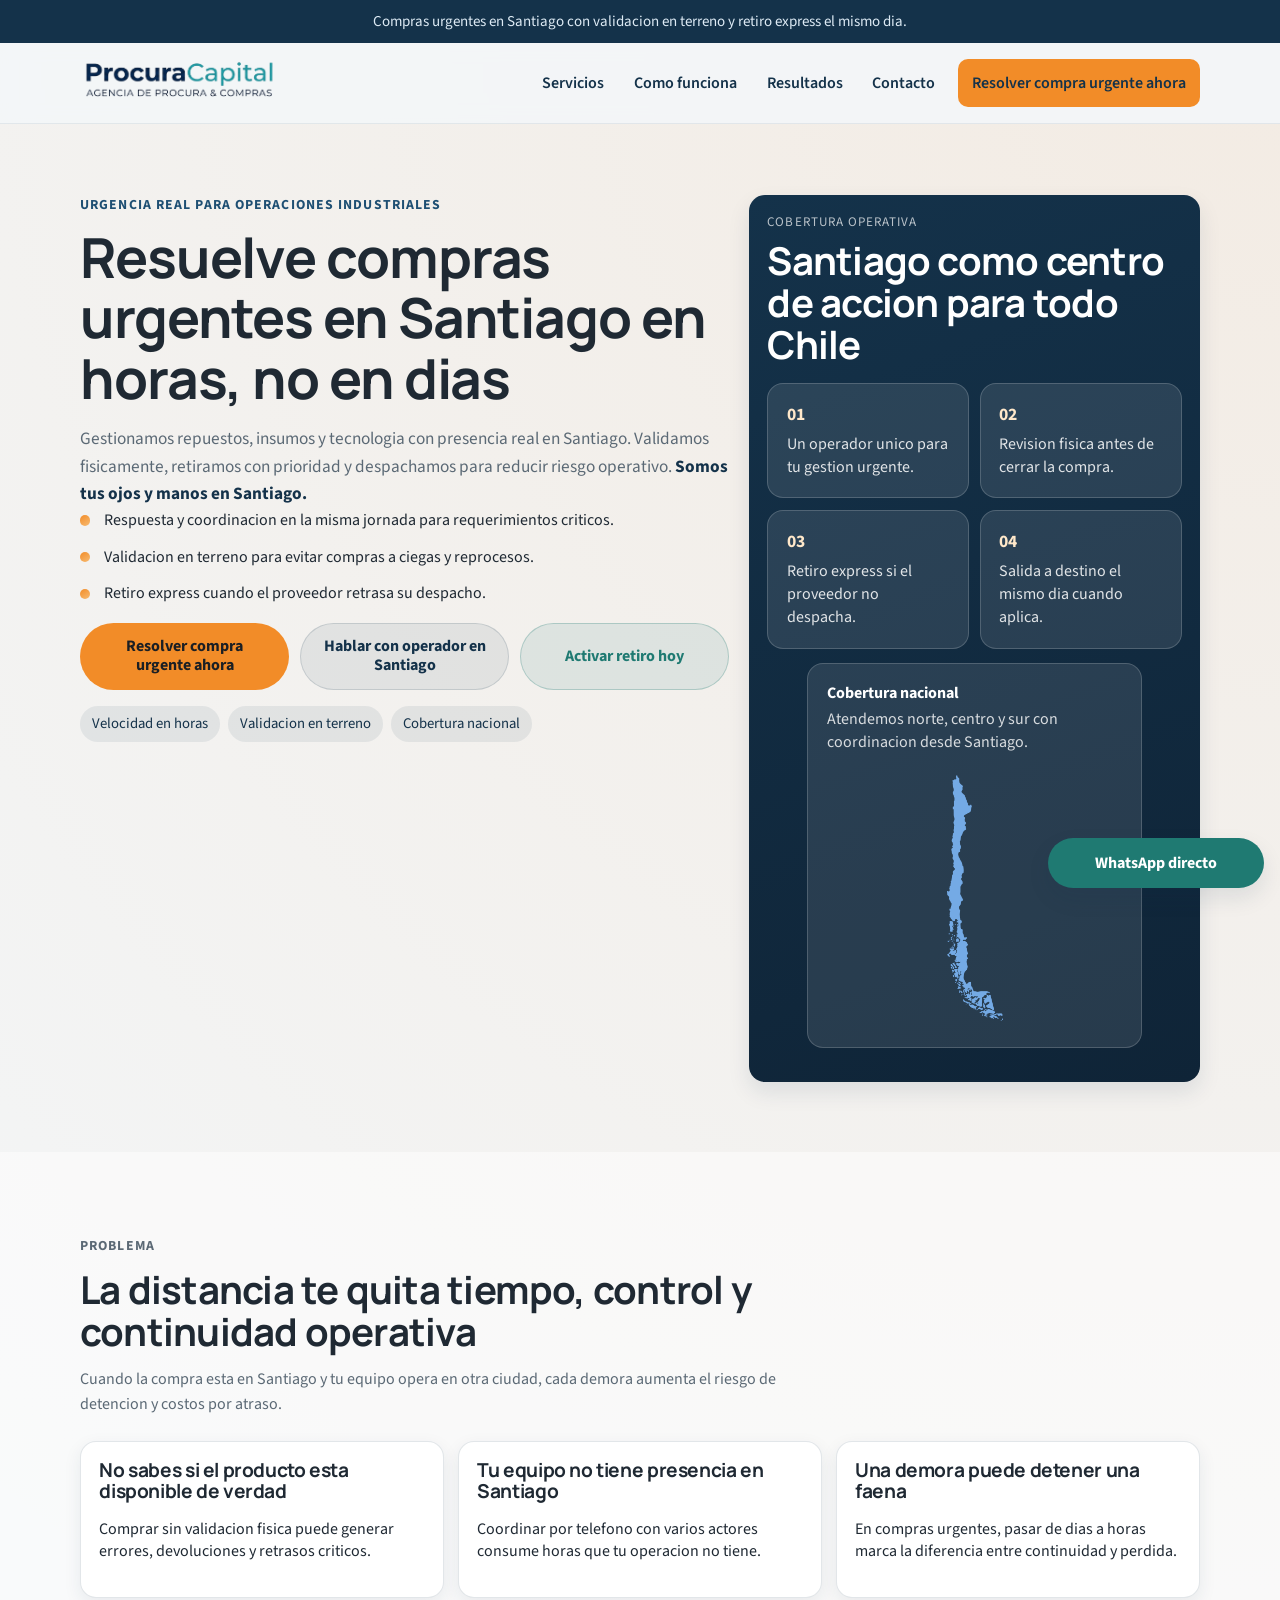
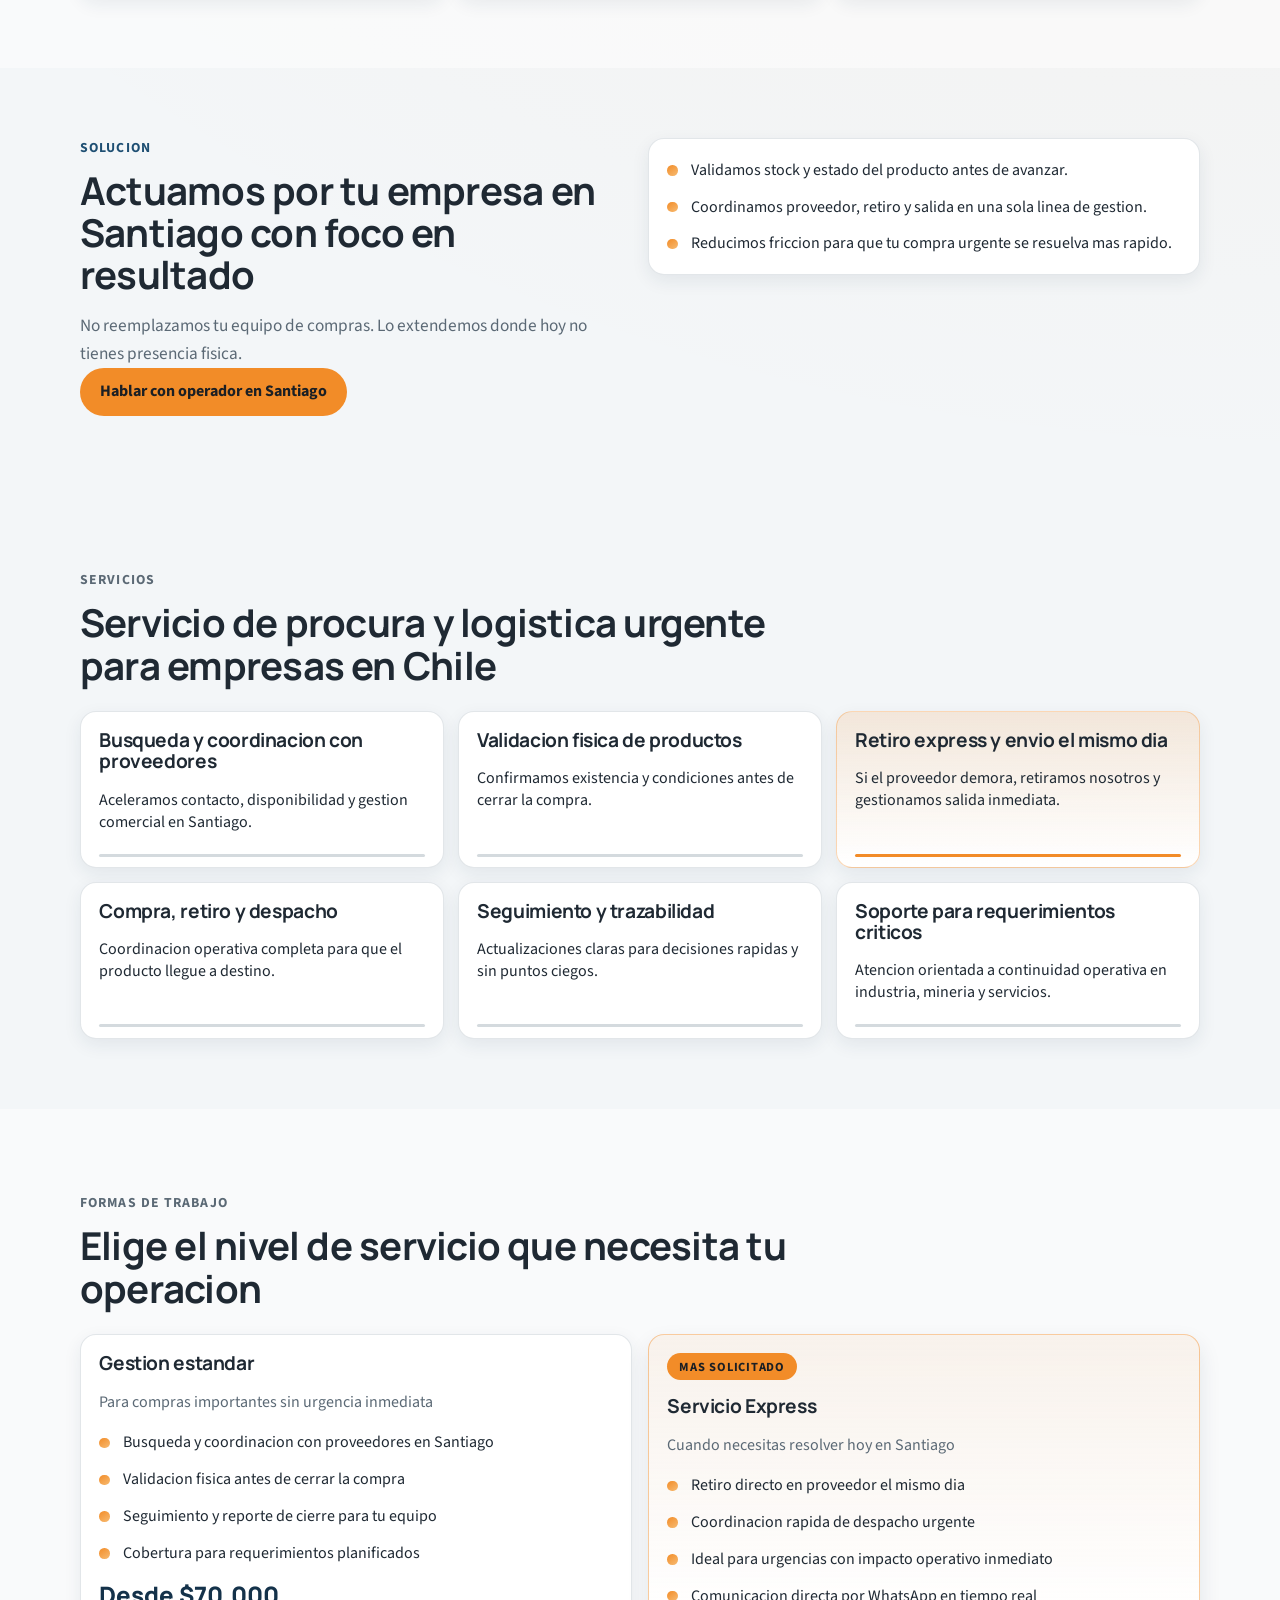
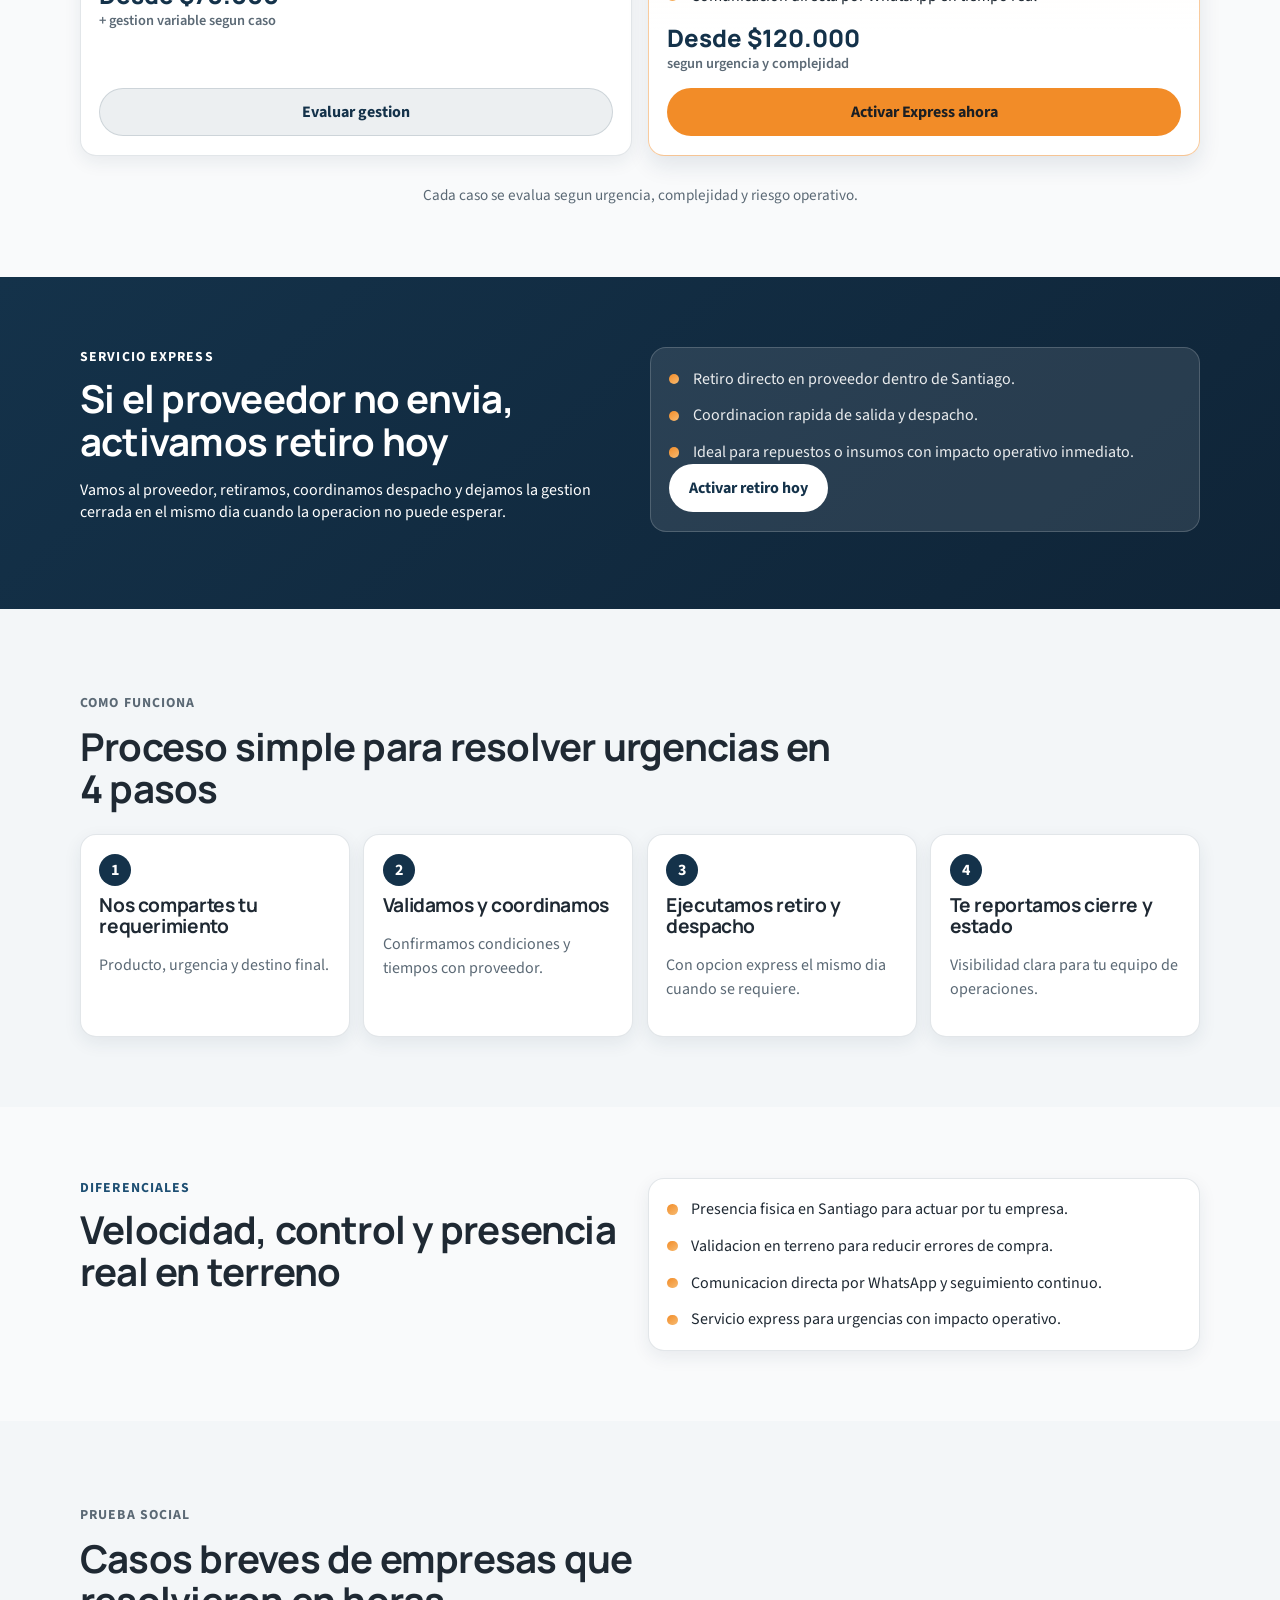
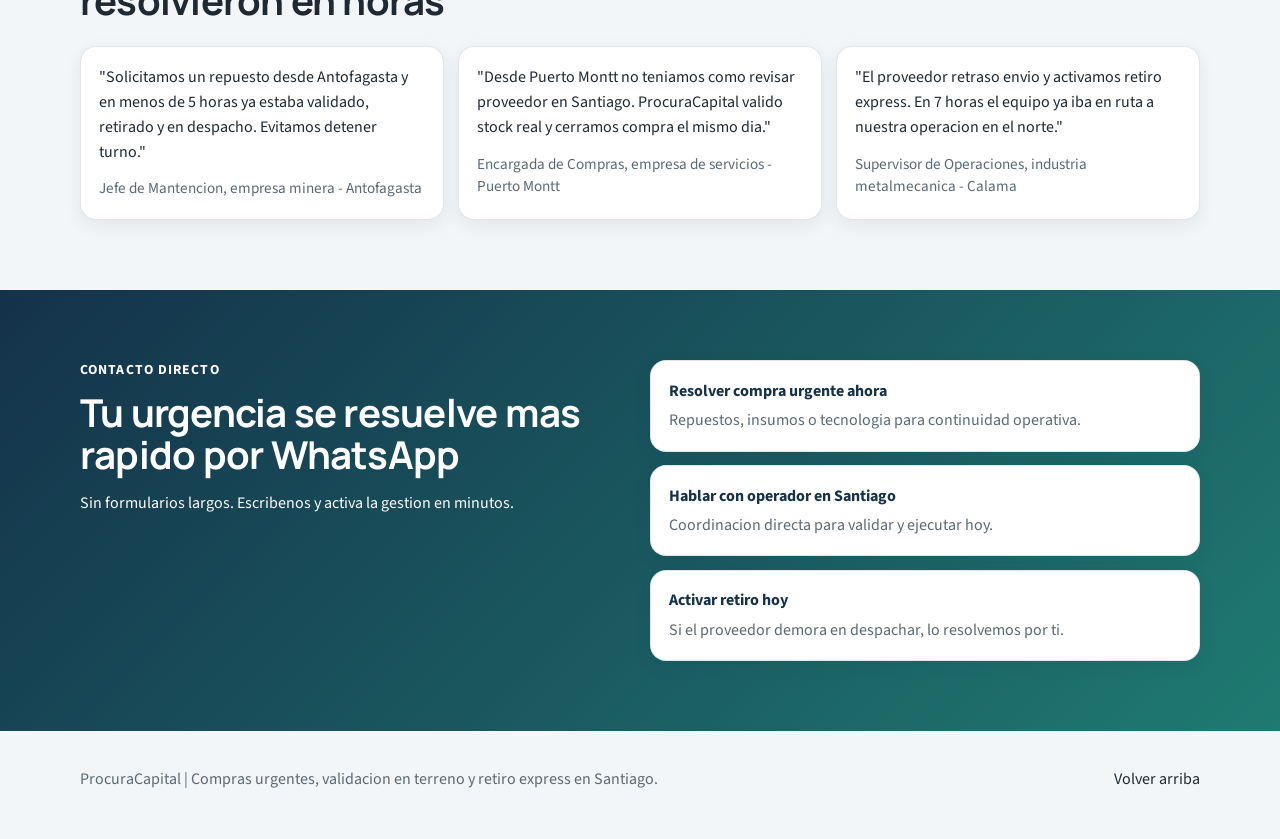
==== commit 3c183490: "Add files via upload" ====
--- a/index.html
+++ b/index.html
@@ -2,406 +2,411 @@
 <html lang="es">
 <head>
   <meta charset="UTF-8">
-  <meta name="viewport" content="width=device-width, initial-scale=1.0">
-  <title>ProcuraCapital | Compras urgentes en Santiago</title>
-  <meta
-    name="description"
-    content="ProcuraCapital ayuda a empresas del norte y sur de Chile a gestionar compras urgentes en Santiago con validacion fisica, coordinacion con proveedores y despacho."
-  >
+  <meta name="viewport" content="width=device-width, initial-scale=1">
+  <title>Compras urgentes en Santiago | Retiro y envio el mismo dia</title>
+  <meta name="description" content="Compras urgentes en Santiago para empresas del norte y sur de Chile. Validacion fisica, retiro express y envio el mismo dia. Habla por WhatsApp con un operador en Santiago.">
+  <meta name="robots" content="index,follow,max-image-preview:large">
+  <meta name="theme-color" content="#14324a">
+  <link rel="canonical" href="https://procuracapital.cl/">
+  <meta property="og:type" content="website">
+  <meta property="og:locale" content="es_CL">
+  <meta property="og:title" content="Compras urgentes en Santiago | Retiro y envio el mismo dia">
+  <meta property="og:description" content="Somos tus ojos y manos en Santiago. Validamos, retiramos y despachamos compras urgentes para operaciones industriales, mineras y de servicios.">
+  <meta property="og:url" content="https://procuracapital.cl/">
+  <meta property="og:site_name" content="ProcuraCapital">
+  <meta property="og:image" content="img/logo.png">
+  <meta property="og:image:alt" content="Logo ProcuraCapital">
+  <meta name="twitter:card" content="summary_large_image">
+  <meta name="twitter:title" content="Compras urgentes en Santiago | Retiro y envio el mismo dia">
+  <meta name="twitter:description" content="Validacion fisica, retiro express y envio el mismo dia para empresas en Chile.">
+  <meta name="twitter:image" content="img/logo.png">
   <link rel="preconnect" href="https://fonts.googleapis.com">
   <link rel="preconnect" href="https://fonts.gstatic.com" crossorigin>
-  <link href="https://fonts.googleapis.com/css2?family=Manrope:wght@500;700;800&family=Source+Sans+3:wght@400;600;700&display=swap" rel="stylesheet">
+  <!-- Para maximizar performance, considera self-hosting de fuentes en produccion. -->
+  <link rel="preload" as="style" href="https://fonts.googleapis.com/css2?family=Manrope:wght@600;700;800&family=Source+Sans+3:wght@400;600;700&display=swap">
+  <link rel="stylesheet" href="https://fonts.googleapis.com/css2?family=Manrope:wght@600;700;800&family=Source+Sans+3:wght@400;600;700&display=swap">
+  <link rel="preload" as="image" href="img/logo.png">
+  <link rel="preload" as="image" href="img/mapa-chile.png">
   <link rel="stylesheet" href="styles.css">
+  <script src="script.js" defer></script>
+  <script type="application/ld+json">
+    {
+      "@context": "https://schema.org",
+      "@type": "LocalBusiness",
+      "name": "ProcuraCapital",
+      "image": "https://procuracapital.cl/img/logo.png",
+      "url": "https://procuracapital.cl/",
+      "telephone": "+56 9 0000 0000",
+      "address": {
+        "@type": "PostalAddress",
+        "addressLocality": "Santiago",
+        "addressRegion": "Region Metropolitana",
+        "addressCountry": "CL"
+      },
+      "areaServed": "Chile",
+      "description": "Servicio de compras urgentes en Santiago con validacion fisica, retiro express y envio el mismo dia.",
+      "makesOffer": {
+        "@type": "Offer",
+        "itemOffered": {
+          "@type": "Service",
+          "name": "Agente de procura en Santiago para compras urgentes y retiro express"
+        }
+      }
+    }
+  </script>
 </head>
 <body>
-  <div class="topbar">
-    <p>Compras urgentes, validacion en terreno y envios express en el mismo dia desde Santiago</p>
+  <a class="skip-link" href="#main-content">Saltar al contenido principal</a>
+  <div class="topbar" role="note">
+    <p>Compras urgentes en Santiago con validacion en terreno y retiro express el mismo dia.</p>
   </div>
 
   <header class="site-header">
-    <div class="container nav-shell">
+    <div class="container header__bar">
       <a class="brand" href="#hero" aria-label="Ir al inicio de ProcuraCapital">
-        <span class="brand-mark">
-          <img src="img/logo.png" alt="Logo ProcuraCapital">
-        </span>
+        <img src="img/logo.png" alt="ProcuraCapital" width="260" height="84" decoding="async">
       </a>
 
-      <nav class="desktop-nav" aria-label="Principal">
+      <button
+        class="menu-toggle"
+        type="button"
+        aria-label="Abrir menu principal"
+        aria-expanded="false"
+        aria-controls="primary-nav"
+        data-menu-toggle
+      >
+        <span class="menu-toggle__line"></span>
+        <span class="menu-toggle__line"></span>
+        <span class="menu-toggle__line"></span>
+      </button>
+
+      <nav class="nav" id="primary-nav" aria-label="Principal" data-menu>
         <a href="#servicios">Servicios</a>
         <a href="#proceso">Como funciona</a>
-        <a href="#diferenciales">Diferenciales</a>
+        <a href="#testimonios">Resultados</a>
         <a href="#contacto">Contacto</a>
+        <a class="btn btn--primary nav__cta" href="https://wa.me/56900000000?text=Hola%2C%20necesito%20resolver%20una%20compra%20urgente%20en%20Santiago." target="_blank" rel="noopener noreferrer" aria-label="Resolver compra urgente ahora por WhatsApp">Resolver compra urgente ahora</a>
       </nav>
-
-      <div class="nav-actions">
-        <a class="button button-secondary" href="https://wa.me/56900000000" target="_blank" rel="noreferrer">WhatsApp</a>
-        <a class="button button-primary" href="#contacto">Solicitar gestion urgente</a>
-      </div>
     </div>
   </header>
 
-  <main>
-    <section class="hero" id="hero">
-      <div class="container hero-grid">
-        <div class="hero-copy">
-          <p class="eyebrow">Compras criticas. Coordinacion inmediata. Envio express el mismo dia.</p>
-          <h1>Compras urgentes en Santiago, resueltas sin mover a tu equipo</h1>
-          <p class="hero-text">
-            Ayudamos a empresas del norte y sur de Chile a gestionar repuestos, insumos y tecnologia
-            en la capital con validacion fisica, coordinacion con proveedores, despacho y servicio express
-            cuando el proveedor demora en enviar.
-            <strong>Somos tus ojos y tus manos en Santiago.</strong>
+  <main id="main-content">
+    <section class="hero section" id="hero">
+      <div class="container hero__grid">
+        <div class="hero__content">
+          <p class="eyebrow">Urgencia real para operaciones industriales</p>
+          <h1>Resuelve compras urgentes en Santiago en horas, no en dias</h1>
+          <p class="lead">
+            Gestionamos repuestos, insumos y tecnologia con presencia real en Santiago.
+            Validamos fisicamente, retiramos con prioridad y despachamos para reducir riesgo operativo.
+            <strong>Somos tus ojos y manos en Santiago.</strong>
           </p>
 
-          <ul class="hero-points">
-            <li>Validacion en terreno cuando no puedes estar fisicamente</li>
-            <li>Coordinacion agil con proveedores en Santiago</li>
-            <li>Retiro express y despacho el mismo dia si el proveedor no responde a tiempo</li>
-            <li>Seguimiento claro para tomar decisiones con mas control</li>
+          <ul class="bullet-list hero__bullets" aria-label="Beneficios principales">
+            <li>Respuesta y coordinacion en la misma jornada para requerimientos criticos.</li>
+            <li>Validacion en terreno para evitar compras a ciegas y reprocesos.</li>
+            <li>Retiro express cuando el proveedor retrasa su despacho.</li>
           </ul>
 
-          <div class="hero-actions">
-            <a class="button button-primary" href="#contacto">Solicitar gestion urgente</a>
-            <a class="button button-secondary" href="https://wa.me/56900000000" target="_blank" rel="noreferrer">Hablar por WhatsApp</a>
+          <div class="hero__actions">
+            <a class="btn btn--primary" href="https://wa.me/56900000000?text=Hola%2C%20necesito%20resolver%20una%20compra%20urgente%20en%20Santiago." target="_blank" rel="noopener noreferrer" aria-label="Resolver compra urgente ahora por WhatsApp">Resolver compra urgente ahora</a>
+            <a class="btn btn--secondary" href="https://wa.me/56900000000?text=Hola%2C%20quiero%20hablar%20con%20un%20operador%20en%20Santiago." target="_blank" rel="noopener noreferrer" aria-label="Hablar con operador en Santiago por WhatsApp">Hablar con operador en Santiago</a>
+            <a class="btn btn--ghost" href="https://wa.me/56900000000?text=Hola%2C%20necesito%20activar%20retiro%20hoy." target="_blank" rel="noopener noreferrer" aria-label="Activar retiro hoy por WhatsApp">Activar retiro hoy</a>
           </div>
 
-          <div class="trust-strip" aria-label="Indicadores de confianza">
-            <span>Respuesta rapida</span>
+          <div class="hero__trust" aria-label="Indicadores de confianza">
+            <span>Velocidad en horas</span>
             <span>Validacion en terreno</span>
-            <span>Envio express en el dia</span>
+            <span>Cobertura nacional</span>
           </div>
         </div>
 
-        <aside class="hero-card" aria-label="Resumen operativo del servicio">
-          <div class="hero-card-panel">
-            <p class="panel-title">Cobertura operativa</p>
-            <h2>Santiago como punto de accion para tu empresa</h2>
-            <div class="stats-grid">
-              <article>
-                <strong>01</strong>
-                <span>Un solo punto de contacto</span>
-              </article>
-              <article>
-                <strong>02</strong>
-                <span>Revision fisica antes de decidir</span>
-              </article>
-              <article>
-                <strong>03</strong>
-                <span>Coordinacion con proveedor y retiro</span>
-              </article>
-              <article>
-                <strong>04</strong>
-                <span>Salida a destino o express en el mismo dia</span>
-              </article>
+        <aside class="hero__panel card" aria-label="Resumen operativo y cobertura">
+          <div class="panel__head">
+            <p class="panel__label">Cobertura operativa</p>
+            <h2>Santiago como centro de accion para todo Chile</h2>
+          </div>
+
+          <div class="stats-grid">
+            <article class="card card--soft">
+              <strong>01</strong>
+              <p>Un operador unico para tu gestion urgente.</p>
+            </article>
+            <article class="card card--soft">
+              <strong>02</strong>
+              <p>Revision fisica antes de cerrar la compra.</p>
+            </article>
+            <article class="card card--soft">
+              <strong>03</strong>
+              <p>Retiro express si el proveedor no despacha.</p>
+            </article>
+            <article class="card card--soft">
+              <strong>04</strong>
+              <p>Salida a destino el mismo dia cuando aplica.</p>
+            </article>
+          </div>
+
+          <figure class="coverage card card--soft">
+            <figcaption>
+              <strong>Cobertura nacional</strong>
+              <span>Atendemos norte, centro y sur con coordinacion desde Santiago.</span>
+            </figcaption>
+            <img src="img/mapa-chile.png" alt="Mapa de Chile con cobertura nacional" width="360" height="640" loading="lazy" decoding="async">
+          </figure>
+        </aside>
+      </div>
+    </section>
+
+    <section class="section section--muted" id="problema">
+      <div class="container">
+        <header class="section__header">
+          <p class="eyebrow">Problema</p>
+          <h2>La distancia te quita tiempo, control y continuidad operativa</h2>
+          <p>Cuando la compra esta en Santiago y tu equipo opera en otra ciudad, cada demora aumenta el riesgo de detencion y costos por atraso.</p>
+        </header>
+
+        <div class="grid grid--3">
+          <article class="card">
+            <h3>No sabes si el producto esta disponible de verdad</h3>
+            <p>Comprar sin validacion fisica puede generar errores, devoluciones y retrasos criticos.</p>
+          </article>
+          <article class="card">
+            <h3>Tu equipo no tiene presencia en Santiago</h3>
+            <p>Coordinar por telefono con varios actores consume horas que tu operacion no tiene.</p>
+          </article>
+          <article class="card">
+            <h3>Una demora puede detener una faena</h3>
+            <p>En compras urgentes, pasar de dias a horas marca la diferencia entre continuidad y perdida.</p>
+          </article>
+        </div>
+      </div>
+    </section>
+
+    <section class="section" id="solucion">
+      <div class="container split">
+        <div>
+          <p class="eyebrow">Solucion</p>
+          <h2>Actuamos por tu empresa en Santiago con foco en resultado</h2>
+          <p class="lead">No reemplazamos tu equipo de compras. Lo extendemos donde hoy no tienes presencia fisica.</p>
+          <a class="btn btn--primary" href="https://wa.me/56900000000?text=Hola%2C%20quiero%20activar%20apoyo%20en%20Santiago%20para%20una%20compra%20urgente." target="_blank" rel="noopener noreferrer" aria-label="Hablar por WhatsApp para activar apoyo en Santiago">Hablar con operador en Santiago</a>
+        </div>
+        <div class="card">
+          <ul class="bullet-list">
+            <li>Validamos stock y estado del producto antes de avanzar.</li>
+            <li>Coordinamos proveedor, retiro y salida en una sola linea de gestion.</li>
+            <li>Reducimos friccion para que tu compra urgente se resuelva mas rapido.</li>
+          </ul>
+        </div>
+      </div>
+    </section>
+
+    <section class="section" id="servicios">
+      <div class="container">
+        <header class="section__header">
+          <p class="eyebrow">Servicios</p>
+          <h2>Servicio de procura y logistica urgente para empresas en Chile</h2>
+        </header>
+
+        <div class="grid grid--3">
+          <article class="card service-card">
+            <h3>Busqueda y coordinacion con proveedores</h3>
+            <p>Aceleramos contacto, disponibilidad y gestion comercial en Santiago.</p>
+          </article>
+          <article class="card service-card">
+            <h3>Validacion fisica de productos</h3>
+            <p>Confirmamos existencia y condiciones antes de cerrar la compra.</p>
+          </article>
+          <article class="card service-card service-card--highlight">
+            <h3>Retiro express y envio el mismo dia</h3>
+            <p>Si el proveedor demora, retiramos nosotros y gestionamos salida inmediata.</p>
+          </article>
+          <article class="card service-card">
+            <h3>Compra, retiro y despacho</h3>
+            <p>Coordinacion operativa completa para que el producto llegue a destino.</p>
+          </article>
+          <article class="card service-card">
+            <h3>Seguimiento y trazabilidad</h3>
+            <p>Actualizaciones claras para decisiones rapidas y sin puntos ciegos.</p>
+          </article>
+          <article class="card service-card">
+            <h3>Soporte para requerimientos criticos</h3>
+            <p>Atencion orientada a continuidad operativa en industria, mineria y servicios.</p>
+          </article>
+        </div>
+      </div>
+    </section>
+
+    <section class="section section--muted" id="formas-de-trabajo">
+      <div class="container">
+        <header class="section__header">
+          <p class="eyebrow">Formas de trabajo</p>
+          <h2>Elige el nivel de servicio que necesita tu operacion</h2>
+        </header>
+
+        <div class="pricing-grid">
+          <article class="card pricing-card">
+            <h3>Gestion estandar</h3>
+            <p>Para compras importantes sin urgencia inmediata</p>
+            <ul class="bullet-list">
+              <li>Busqueda y coordinacion con proveedores en Santiago</li>
+              <li>Validacion fisica antes de cerrar la compra</li>
+              <li>Seguimiento y reporte de cierre para tu equipo</li>
+              <li>Cobertura para requerimientos planificados</li>
+            </ul>
+            <div class="pricing-value">
+              Desde $70.000
+              <span>+ gestion variable segun caso</span>
             </div>
-          </div>
-          <div class="hero-card-visual">
-            <div class="coverage-map-shell">
-              <div class="coverage-copy">
-                <p class="coverage-kicker">Cobertura nacional</p>
-                <p>Gestionamos compras y despachos urgentes desde Santiago para operaciones en todo Chile.</p>
-              </div>
-              <div class="coverage-map" aria-hidden="true">
-                <img src="img/mapa%20de%20chile.png" alt="Mapa de cobertura en Chile">
-              </div>
-              <div class="coverage-legend" aria-label="Cobertura de ProcuraCapital">
-                <span>Norte</span>
-                <span>Santiago</span>
-                <span>Sur</span>
-              </div>
+            <a class="btn btn--secondary" href="#contacto" aria-label="Ir a la seccion de contacto para evaluar gestion">Evaluar gestion</a>
+          </article>
+
+          <article class="card pricing-card pricing-card--featured">
+            <span class="pricing-badge">Mas solicitado</span>
+            <h3>Servicio Express</h3>
+            <p>Cuando necesitas resolver hoy en Santiago</p>
+            <ul class="bullet-list">
+              <li>Retiro directo en proveedor el mismo dia</li>
+              <li>Coordinacion rapida de despacho urgente</li>
+              <li>Ideal para urgencias con impacto operativo inmediato</li>
+              <li>Comunicacion directa por WhatsApp en tiempo real</li>
+            </ul>
+            <div class="pricing-value">
+              Desde $120.000
+              <span>segun urgencia y complejidad</span>
             </div>
-          </div>
-        </aside>
-      </div>
-    </section>
-
-    <section class="pain section-block" id="problema">
-      <div class="container two-column">
+            <a class="btn btn--primary" href="https://wa.me/56900000000?text=Hola%2C%20quiero%20activar%20el%20Servicio%20Express%20ahora." target="_blank" rel="noopener noreferrer" aria-label="Activar Servicio Express ahora por WhatsApp">Activar Express ahora</a>
+          </article>
+        </div>
+
+        <p class="pricing-note">Cada caso se evalua segun urgencia, complejidad y riesgo operativo.</p>
+      </div>
+    </section>
+
+    <section class="section section--dark" id="express">
+      <div class="container split split--tight">
         <div>
-          <p class="eyebrow">El problema</p>
-          <h2>Cuando la compra urgente esta en Santiago, la distancia se vuelve un riesgo operativo</h2>
-        </div>
-        <div>
-          <p>
-            Si tu empresa opera lejos de la capital, conseguir un repuesto, insumo o equipo en Santiago puede
-            implicar llamadas cruzadas, poca visibilidad y decisiones sin validacion real. Lo urgente termina
-            costando mas tiempo del que tu operacion puede absorber.
-          </p>
-        </div>
-      </div>
-
-      <div class="container pain-grid">
-        <article class="info-card">
-          <span class="card-index">01</span>
-          <h3>No sabes si el producto realmente existe o esta en condiciones</h3>
-          <p>Comprar a ciegas eleva el riesgo de errores, reprocesos y atrasos en la continuidad operativa.</p>
-        </article>
-        <article class="info-card">
-          <span class="card-index">02</span>
-          <h3>No tienes presencia fisica en Santiago para revisar o coordinar</h3>
-          <p>Depender de terceros sin seguimiento claro ralentiza una gestion que deberia avanzar en horas.</p>
-        </article>
-        <article class="info-card">
-          <span class="card-index">03</span>
-          <h3>Una compra mal gestionada puede detener una faena o un servicio critico</h3>
-          <p>La urgencia exige control del proceso, no solo movimiento logistico.</p>
-        </article>
-      </div>
-    </section>
-
-    <section class="solution section-block" id="solucion">
-      <div class="container solution-shell">
-        <div class="solution-copy">
-          <p class="eyebrow">La solucion</p>
-          <h2>ProcuraCapital actua por tu empresa en Santiago</h2>
-          <p>
-            Gestionamos compras urgentes con presencia real en la capital. Verificamos productos,
-            coordinamos con proveedores, apoyamos retiros y facilitamos el despacho hacia tu destino.
-          </p>
-          <p>
-            Si tu proveedor demora en hacer el envio, activamos nuestro servicio Express: vamos a buscarlo,
-            coordinamos la salida y resolvemos la gestion el mismo dia.
-          </p>
-          <a class="text-link" href="#contacto">Quiero resolver una compra urgente</a>
-        </div>
-        <div class="solution-panel">
-          <div class="panel-item">
-            <h3>Menos incertidumbre</h3>
-            <p>Validacion real antes de avanzar con una decision sensible.</p>
-          </div>
-          <div class="panel-item">
-            <h3>Mas velocidad</h3>
-            <p>Coordinacion inmediata con proveedores y activacion express cuando el despacho no puede esperar.</p>
-          </div>
-          <div class="panel-item">
-            <h3>Mas control</h3>
-            <p>Seguimiento claro del proceso para que tu equipo no opere a ciegas.</p>
-          </div>
-        </div>
-      </div>
-    </section>
-
-    <section class="services section-block" id="servicios">
-      <div class="container section-heading">
-        <p class="eyebrow">Servicios</p>
-        <h2>Servicios pensados para compras criticas, retiros y envios urgentes</h2>
-        <p>Intervenimos donde la operacion necesita presencia, criterio y rapidez.</p>
-      </div>
-
-      <div class="container services-grid">
-        <article class="service-card accent-blue">
-          <h3>Busqueda y coordinacion con proveedores</h3>
-          <p>Contactamos, validamos disponibilidad y aceleramos la gestion comercial en Santiago.</p>
-        </article>
-        <article class="service-card accent-teal">
-          <h3>Validacion fisica de productos</h3>
-          <p>Revisamos existencia, estado y condiciones visibles antes de que tomes la decision.</p>
-        </article>
-        <article class="service-card accent-orange">
-          <h3>Gestion de compra y retiro</h3>
-          <p>Coordinamos la operacion necesaria para que el proceso avance sin friccion.</p>
-        </article>
-        <article class="service-card service-card-featured accent-orange">
-          <span class="service-badge">Express</span>
-          <h3>Retiro Express y envio el mismo dia</h3>
-          <p>Si tu proveedor demora en despachar, vamos a buscar el producto, coordinamos la salida y gestionamos el envio en la misma jornada.</p>
-        </article>
-        <article class="service-card accent-slate">
-          <h3>Despacho hacia tu ciudad o faena</h3>
-          <p>Apoyamos la salida del producto para que llegue donde tu operacion lo necesita.</p>
-        </article>
-        <article class="service-card accent-blue">
-          <h3>Seguimiento y reporte</h3>
-          <p>Mantenemos visibilidad del avance para que tu equipo tome decisiones con informacion clara.</p>
-        </article>
-        <article class="service-card accent-teal">
-          <h3>Apoyo para requerimientos urgentes</h3>
-          <p>Atendemos compras sensibles donde cada hora de espera impacta en costos o continuidad.</p>
-        </article>
-      </div>
-    </section>
-
-    <section class="express section-block" id="express">
-      <div class="container express-shell">
-        <div class="express-copy">
-          <p class="eyebrow">Servicio express</p>
-          <h2>Si el proveedor se demora en enviar, nosotros resolvemos la salida hoy</h2>
-          <p>
-            Cuando el problema no es encontrar el producto sino moverlo rapido, activamos el servicio Express.
-            Vamos al proveedor, retiramos el pedido, coordinamos el envio y dejamos la gestion cerrada el mismo dia.
-          </p>
-        </div>
-        <div class="express-points">
-          <article>
-            <strong>Retiro en proveedor</strong>
-            <p>Nos movemos por Santiago para destrabar la operacion.</p>
-          </article>
-          <article>
-            <strong>Gestion inmediata</strong>
-            <p>Coordinamos retiro, embalaje y salida sin esperar el despacho del proveedor.</p>
-          </article>
-          <article>
-            <strong>Mismo dia</strong>
-            <p>Ideal para repuestos o insumos que no pueden quedar pendientes para manana.</p>
-          </article>
-        </div>
-      </div>
-    </section>
-
-    <section class="process section-block" id="proceso">
-      <div class="container section-heading">
-        <p class="eyebrow">Como funciona</p>
-        <h2>Un proceso claro para resolver rapido sin perder control</h2>
-      </div>
-
-      <div class="container timeline">
-        <article class="timeline-step">
-          <span>1</span>
-          <h3>Nos envias tu requerimiento</h3>
-          <p>Indicanos que necesitas, nivel de urgencia, proveedor si ya lo tienes y destino final.</p>
-        </article>
-        <article class="timeline-step">
-          <span>2</span>
-          <h3>Validamos y coordinamos en Santiago</h3>
-          <p>Contactamos, revisamos disponibilidad y, si corresponde, hacemos verificacion fisica.</p>
-        </article>
-        <article class="timeline-step">
-          <span>3</span>
-          <h3>Gestionamos compra, retiro y salida</h3>
-          <p>Ordenamos la operacion necesaria para que el producto avance hacia tu destino, con opcion express el mismo dia.</p>
-        </article>
-        <article class="timeline-step">
-          <span>4</span>
-          <h3>Te mantenemos informado hasta el cierre</h3>
-          <p>Recibes actualizaciones claras para que tu equipo opere con certeza y no con supuestos.</p>
-        </article>
-      </div>
-    </section>
-
-    <section class="differentials section-block" id="diferenciales">
-      <div class="container two-column">
+          <p class="eyebrow eyebrow--light">Servicio express</p>
+          <h2>Si el proveedor no envia, activamos retiro hoy</h2>
+          <p>Vamos al proveedor, retiramos, coordinamos despacho y dejamos la gestion cerrada en el mismo dia cuando la operacion no puede esperar.</p>
+        </div>
+        <div class="card card--soft card--dark">
+          <ul class="bullet-list bullet-list--light">
+            <li>Retiro directo en proveedor dentro de Santiago.</li>
+            <li>Coordinacion rapida de salida y despacho.</li>
+            <li>Ideal para repuestos o insumos con impacto operativo inmediato.</li>
+          </ul>
+          <a class="btn btn--light" href="https://wa.me/56900000000?text=Hola%2C%20quiero%20activar%20retiro%20express%20hoy." target="_blank" rel="noopener noreferrer" aria-label="Activar retiro hoy por WhatsApp">Activar retiro hoy</a>
+        </div>
+      </div>
+    </section>
+
+    <section class="section" id="proceso">
+      <div class="container">
+        <header class="section__header">
+          <p class="eyebrow">Como funciona</p>
+          <h2>Proceso simple para resolver urgencias en 4 pasos</h2>
+        </header>
+
+        <ol class="steps" aria-label="Proceso operativo en cuatro pasos">
+          <li class="card steps__item">
+            <strong>1</strong>
+            <h3>Nos compartes tu requerimiento</h3>
+            <p>Producto, urgencia y destino final.</p>
+          </li>
+          <li class="card steps__item">
+            <strong>2</strong>
+            <h3>Validamos y coordinamos</h3>
+            <p>Confirmamos condiciones y tiempos con proveedor.</p>
+          </li>
+          <li class="card steps__item">
+            <strong>3</strong>
+            <h3>Ejecutamos retiro y despacho</h3>
+            <p>Con opcion express el mismo dia cuando se requiere.</p>
+          </li>
+          <li class="card steps__item">
+            <strong>4</strong>
+            <h3>Te reportamos cierre y estado</h3>
+            <p>Visibilidad clara para tu equipo de operaciones.</p>
+          </li>
+        </ol>
+      </div>
+    </section>
+
+    <section class="section section--muted" id="diferenciales">
+      <div class="container split">
         <div>
           <p class="eyebrow">Diferenciales</p>
-          <h2>No solo movemos una compra. Ayudamos a que avance con control.</h2>
-        </div>
+          <h2>Velocidad, control y presencia real en terreno</h2>
+        </div>
+        <div class="card">
+          <ul class="bullet-list">
+            <li>Presencia fisica en Santiago para actuar por tu empresa.</li>
+            <li>Validacion en terreno para reducir errores de compra.</li>
+            <li>Comunicacion directa por WhatsApp y seguimiento continuo.</li>
+            <li>Servicio express para urgencias con impacto operativo.</li>
+          </ul>
+        </div>
+      </div>
+    </section>
+
+    <section class="section" id="testimonios">
+      <div class="container">
+        <header class="section__header">
+          <p class="eyebrow">Prueba social</p>
+          <h2>Casos breves de empresas que resolvieron en horas</h2>
+        </header>
+
+        <div class="grid grid--3">
+          <article class="card testimonial">
+            <p>"Solicitamos un repuesto desde Antofagasta y en menos de 5 horas ya estaba validado, retirado y en despacho. Evitamos detener turno."</p>
+            <span>Jefe de Mantencion, empresa minera - Antofagasta</span>
+          </article>
+          <article class="card testimonial">
+            <p>"Desde Puerto Montt no teniamos como revisar proveedor en Santiago. ProcuraCapital valido stock real y cerramos compra el mismo dia."</p>
+            <span>Encargada de Compras, empresa de servicios - Puerto Montt</span>
+          </article>
+          <article class="card testimonial">
+            <p>"El proveedor retraso envio y activamos retiro express. En 7 horas el equipo ya iba en ruta a nuestra operacion en el norte."</p>
+            <span>Supervisor de Operaciones, industria metalmecanica - Calama</span>
+          </article>
+        </div>
+      </div>
+    </section>
+
+    <section class="section section--cta" id="contacto">
+      <div class="container split split--tight">
         <div>
-          <ul class="check-list">
-            <li>Presencia real en Santiago para actuar donde tu equipo no puede estar</li>
-            <li>Validacion en terreno para reducir errores y compras a ciegas</li>
-            <li>Velocidad de coordinacion en operaciones urgentes</li>
-            <li>Retiro Express cuando el proveedor no despacha a tiempo</li>
-            <li>Comunicacion directa y seguimiento claro</li>
-            <li>Enfoque operativo para empresas industriales, mineras y de servicios</li>
-          </ul>
-        </div>
-      </div>
-    </section>
-
-    <section class="proof section-block" id="prueba-social">
-      <div class="container section-heading narrow">
-        <p class="eyebrow">Confianza</p>
-        <h2>Disenado para empresas que necesitan visibilidad, velocidad y respaldo operativo</h2>
-      </div>
-
-      <div class="container proof-grid">
-        <article class="quote-card">
-          <p class="quote-mark"></p>
-          <p>
-            Validacion fisica en terreno, coordinacion directa con proveedores y seguimiento claro para
-            que la compra avance sin puntos ciegos.
-          </p>
-        </article>
-        <article class="credibility-card">
-          <h3>Elementos de confianza</h3>
-          <ul>
-            <li>Respuesta enfocada en requerimientos urgentes</li>
-            <li>Apoyo operativo desde Santiago</li>
-            <li>Servicio Express para salidas el mismo dia</li>
-            <li>Seguimiento por WhatsApp y correo</li>
-            <li>Servicio orientado a continuidad operativa</li>
-          </ul>
-        </article>
-        <article class="industry-card">
-          <h3>Tipo de cliente</h3>
-          <p>Empresas industriales, mineras y de servicios que necesitan resolver compras sensibles sin presencia en Santiago.</p>
-        </article>
-      </div>
-    </section>
-
-    <section class="cta-banner">
-      <div class="container cta-banner-shell">
-        <div>
-          <p class="eyebrow light">Accion inmediata</p>
-          <h2>Si la compra no puede esperar, nosotros actuamos en Santiago</h2>
-          <p>
-            Cuentanos que necesitas y te respondemos con la forma mas rapida de gestionarlo.
-            Si el proveedor no esta resolviendo el envio, activamos Express.
-            <strong>Somos tus ojos y tus manos en Santiago.</strong>
-          </p>
-        </div>
-        <div class="cta-banner-actions">
-          <a class="button button-light" href="https://wa.me/56900000000?text=Hola%2C%20necesito%20resolver%20una%20compra%20urgente%20en%20Santiago." target="_blank" rel="noreferrer">Solicitar gestion ahora</a>
-          <a class="button button-outline-light" href="https://wa.me/56900000000?text=Hola%2C%20necesito%20activar%20el%20servicio%20Express%20hoy." target="_blank" rel="noreferrer">Activar Express</a>
-        </div>
-      </div>
-    </section>
-
-    <section class="contact section-block" id="contacto">
-      <div class="container contact-grid">
-        <div class="contact-copy">
-          <p class="eyebrow">Contacto</p>
-          <h2>Coordina directo por WhatsApp</h2>
-          <p>
-            Eliminamos el formulario para que el contacto sea mas rapido. Escribenos por WhatsApp y activa
-            de inmediato una compra urgente, una validacion en terreno o un envio Express.
-          </p>
-
-          <div class="contact-details">
-            <article>
-              <h3>WhatsApp</h3>
-              <a href="https://wa.me/56900000000" target="_blank" rel="noreferrer">+56 9 0000 0000</a>
-            </article>
-            <article>
-              <h3>Respuesta</h3>
-              <p>Atencion directa para casos urgentes y coordinaciones express</p>
-            </article>
-            <article>
-              <h3>Cobertura</h3>
-              <p>Santiago de Chile</p>
-            </article>
-          </div>
-        </div>
-
-        <div class="contact-actions-card">
-          <p class="contact-card-lead">Elige la gestion que necesitas y abre el mensaje listo para enviar.</p>
-          <div class="contact-action-list">
-            <a class="contact-action" href="https://wa.me/56900000000?text=Hola%2C%20necesito%20resolver%20una%20compra%20urgente%20en%20Santiago." target="_blank" rel="noreferrer">
-              <strong>Compra urgente</strong>
-              <span>Para repuestos, insumos o tecnologia con necesidad inmediata</span>
-            </a>
-            <a class="contact-action" href="https://wa.me/56900000000?text=Hola%2C%20necesito%20una%20validacion%20en%20terreno%20en%20Santiago." target="_blank" rel="noreferrer">
-              <strong>Validacion en terreno</strong>
-              <span>Para confirmar stock, estado o disponibilidad fisica del producto</span>
-            </a>
-            <a class="contact-action contact-action-highlight" href="https://wa.me/56900000000?text=Hola%2C%20necesito%20activar%20el%20servicio%20Express%20para%20retiro%20y%20envio%20hoy." target="_blank" rel="noreferrer">
-              <strong>Servicio Express</strong>
-              <span>Si el proveedor demora en despachar, retiramos y gestionamos el envio el mismo dia</span>
-            </a>
-          </div>
+          <p class="eyebrow eyebrow--light">Contacto directo</p>
+          <h2>Tu urgencia se resuelve mas rapido por WhatsApp</h2>
+          <p>Sin formularios largos. Escribenos y activa la gestion en minutos.</p>
+        </div>
+        <div class="contact-actions">
+          <a class="card contact-action" href="https://wa.me/56900000000?text=Hola%2C%20necesito%20resolver%20una%20compra%20urgente%20en%20Santiago." target="_blank" rel="noopener noreferrer" aria-label="Abrir WhatsApp para compra urgente">
+            <strong>Resolver compra urgente ahora</strong>
+            <span>Repuestos, insumos o tecnologia para continuidad operativa.</span>
+          </a>
+          <a class="card contact-action" href="https://wa.me/56900000000?text=Hola%2C%20quiero%20hablar%20con%20un%20operador%20en%20Santiago." target="_blank" rel="noopener noreferrer" aria-label="Abrir WhatsApp para hablar con operador">
+            <strong>Hablar con operador en Santiago</strong>
+            <span>Coordinacion directa para validar y ejecutar hoy.</span>
+          </a>
+          <a class="card contact-action contact-action--highlight" href="https://wa.me/56900000000?text=Hola%2C%20quiero%20activar%20retiro%20hoy." target="_blank" rel="noopener noreferrer" aria-label="Abrir WhatsApp para activar retiro hoy">
+            <strong>Activar retiro hoy</strong>
+            <span>Si el proveedor demora en despachar, lo resolvemos por ti.</span>
+          </a>
         </div>
       </div>
     </section>
   </main>
 
   <footer class="site-footer">
-    <div class="container footer-shell">
-      <p>ProcuraCapital. Apoyo operativo en Santiago para compras urgentes.</p>
-      <a href="#hero">Volver arriba</a>
+    <div class="container site-footer__inner">
+      <p>ProcuraCapital | Compras urgentes, validacion en terreno y retiro express en Santiago.</p>
+      <a href="#hero" aria-label="Volver al inicio">Volver arriba</a>
     </div>
   </footer>
 
-  <a class="whatsapp-float" href="https://wa.me/56900000000?text=Hola%2C%20necesito%20apoyo%20de%20ProcuraCapital." target="_blank" rel="noreferrer" aria-label="Abrir WhatsApp de ProcuraCapital">
+  <a class="whatsapp-float" href="https://wa.me/56900000000?text=Hola%2C%20necesito%20apoyo%20de%20ProcuraCapital." target="_blank" rel="noopener noreferrer" aria-label="Abrir WhatsApp directo de ProcuraCapital">
     WhatsApp directo
   </a>
 </body>
-</html>+</html>
--- a/styles.css
+++ b/styles.css
@@ -1,20 +1,19 @@
 :root {
   --color-primary: #14324a;
-  --color-secondary: #2f5d7e;
+  --color-primary-2: #1e4f73;
+  --color-accent: #f28c28;
   --color-teal: #1f7a72;
-  --color-accent: #f28c28;
-  --color-slate: #6e7f8f;
-  --color-bg: #f4f6f8;
+  --color-bg: #f3f6f8;
   --color-surface: #ffffff;
   --color-text: #1f2933;
   --color-muted: #5b6975;
   --color-border: rgba(20, 50, 74, 0.12);
-  --shadow-soft: 0 20px 45px rgba(20, 50, 74, 0.12);
-  --shadow-card: 0 16px 30px rgba(20, 50, 74, 0.08);
-  --radius-lg: 28px;
-  --radius-md: 20px;
-  --radius-sm: 14px;
-  --container: 1180px;
+  --color-dark-surface: #0f2437;
+  --radius-md: 16px;
+  --radius-lg: 24px;
+  --container: 1120px;
+  --shadow-sm: 0 6px 18px rgba(20, 50, 74, 0.08);
+  --shadow-md: 0 10px 22px rgba(20, 50, 74, 0.1);
 }
 
 * {
@@ -28,10 +27,10 @@
 body {
   margin: 0;
   font-family: "Source Sans 3", sans-serif;
+  color: var(--color-text);
   background:
-    radial-gradient(circle at top right, rgba(242, 140, 40, 0.12), transparent 30%),
-    linear-gradient(180deg, #f8fafb 0%, #eef3f6 100%);
-  color: var(--color-text);
+    radial-gradient(circle at top right, rgba(242, 140, 40, 0.1), transparent 36%),
+    var(--color-bg);
 }
 
 a {
@@ -39,879 +38,695 @@
   text-decoration: none;
 }
 
-button,
-input,
-textarea,
-select {
-  font: inherit;
+a:focus-visible,
+button:focus-visible {
+  outline: 3px solid rgba(242, 140, 40, 0.45);
+  outline-offset: 2px;
+}
+
+.skip-link {
+  position: absolute;
+  left: 1rem;
+  top: -4rem;
+  z-index: 60;
+  background: #ffffff;
+  color: var(--color-primary);
+  border: 1px solid var(--color-border);
+  border-radius: 10px;
+  padding: 0.6rem 0.85rem;
+  font-weight: 700;
+  box-shadow: var(--shadow-sm);
+}
+
+.skip-link:focus {
+  top: 0.7rem;
+}
+
+img {
+  max-width: 100%;
+  height: auto;
 }
 
 .container {
   width: min(calc(100% - 2rem), var(--container));
-  margin: 0 auto;
-}
-
-.hero-grid > *,
-.two-column > *,
-.solution-shell > *,
-.pain-grid > *,
-.services-grid > *,
-.timeline > *,
-.proof-grid > *,
-.contact-grid > *,
-.contact-details > * {
-  min-width: 0;
+  margin-inline: auto;
+}
+
+.section {
+  padding: 3.5rem 0;
+}
+
+.section--muted {
+  background: rgba(255, 255, 255, 0.5);
+}
+
+.section--dark {
+  background: linear-gradient(140deg, var(--color-primary) 0%, var(--color-dark-surface) 100%);
+  color: #ffffff;
+}
+
+.section--cta {
+  background: linear-gradient(135deg, var(--color-primary), var(--color-teal));
+  color: #ffffff;
+}
+
+.section__header {
+  max-width: 760px;
+  margin-bottom: 1.5rem;
+}
+
+.section__header p {
+  margin: 0.85rem 0 0;
+  color: var(--color-muted);
+  line-height: 1.55;
 }
 
 .topbar {
   background: var(--color-primary);
-  color: #d7e6f2;
+  color: #deebf5;
   font-size: 0.94rem;
-  letter-spacing: 0.01em;
 }
 
 .topbar p {
   margin: 0;
-  padding: 0.75rem 1rem;
+  padding: 0.7rem 1rem;
   text-align: center;
 }
 
 .site-header {
   position: sticky;
   top: 0;
-  z-index: 20;
-  backdrop-filter: blur(16px);
-  background: rgba(244, 246, 248, 0.86);
+  z-index: 40;
   border-bottom: 1px solid rgba(20, 50, 74, 0.08);
-}
-
-.nav-shell {
+  background: rgba(243, 246, 248, 0.94);
+  backdrop-filter: blur(8px);
+}
+
+.header__bar {
   display: flex;
   align-items: center;
   justify-content: space-between;
-  gap: 1.5rem;
-  flex-wrap: wrap;
-  padding: 1rem 0;
-}
-
-.brand {
+  gap: 0.9rem;
+  min-height: 5rem;
+}
+
+.brand img {
+  width: auto;
+  height: 3.35rem;
+  object-fit: contain;
+}
+
+.menu-toggle {
   display: inline-flex;
+  flex-direction: column;
+  justify-content: center;
   align-items: center;
-  line-height: 1;
-}
-
-.brand-mark {
-  display: block;
-}
-
-.brand-mark img {
-  display: block;
-  width: auto;
-  height: 3.7rem;
-  max-width: min(52vw, 260px);
-  object-fit: contain;
+  gap: 0.3rem;
+  width: 2.75rem;
+  height: 2.75rem;
+  border: 1px solid var(--color-border);
+  border-radius: 12px;
+  background: #fff;
+  cursor: pointer;
+}
+
+.menu-toggle__line {
+  width: 1.2rem;
+  height: 2px;
+  border-radius: 999px;
+  background: var(--color-primary);
+  transition: transform 180ms ease, opacity 180ms ease;
+}
+
+.menu-toggle[aria-expanded="true"] .menu-toggle__line:nth-child(1) {
+  transform: translateY(6px) rotate(45deg);
+}
+
+.menu-toggle[aria-expanded="true"] .menu-toggle__line:nth-child(2) {
+  opacity: 0;
+}
+
+.menu-toggle[aria-expanded="true"] .menu-toggle__line:nth-child(3) {
+  transform: translateY(-6px) rotate(-45deg);
+}
+
+.nav {
+  position: absolute;
+  top: 100%;
+  left: 0;
+  right: 0;
+  display: grid;
+  gap: 0.35rem;
+  padding: 0 1rem 1rem;
+  background: #ffffff;
+  border-bottom: 1px solid var(--color-border);
+  opacity: 0;
+  visibility: hidden;
+  transform: translateY(-8px);
+  pointer-events: none;
+  transition: opacity 180ms ease, transform 180ms ease;
+}
+
+.nav a {
+  padding: 0.8rem 0.75rem;
+  border-radius: 10px;
+  font-weight: 600;
+  color: var(--color-primary);
+}
+
+.nav a:hover,
+.nav a:focus-visible {
+  background: rgba(20, 50, 74, 0.06);
+}
+
+.nav.is-open {
+  opacity: 1;
+  visibility: visible;
+  transform: translateY(0);
+  pointer-events: auto;
+}
+
+.nav__cta {
+  margin-top: 0.35rem;
+}
+
+.eyebrow {
+  margin: 0;
+  color: var(--color-primary-2);
+  font-size: 0.86rem;
+  font-weight: 700;
+  letter-spacing: 0.08em;
+  text-transform: uppercase;
+}
+
+.eyebrow--light {
+  color: rgba(255, 255, 255, 0.82);
 }
 
 h1,
 h2,
 h3 {
   font-family: "Manrope", sans-serif;
-}
-
-.desktop-nav,
-.nav-actions,
-.hero-actions,
-.trust-strip,
-.cta-banner-actions,
-.footer-shell {
-  display: flex;
+  line-height: 1.1;
+  letter-spacing: -0.02em;
+}
+
+h1 {
+  margin: 0.75rem 0 0;
+  font-size: clamp(2rem, 7vw, 3.45rem);
+}
+
+h2 {
+  margin: 0.7rem 0 0;
+  font-size: clamp(1.6rem, 5vw, 2.4rem);
+}
+
+h3 {
+  margin: 0;
+  font-size: 1.2rem;
+}
+
+.lead {
+  margin: 1rem 0 0;
+  color: var(--color-muted);
+  font-size: 1.08rem;
+  line-height: 1.6;
+}
+
+.lead strong {
+  color: var(--color-primary);
+}
+
+.btn {
+  display: inline-flex;
+  justify-content: center;
   align-items: center;
-}
-
-.desktop-nav {
-  gap: 1.35rem;
-  color: var(--color-muted);
-}
-
-.desktop-nav a:hover,
-.text-link:hover,
-.site-footer a:hover {
-  color: var(--color-primary);
-}
-
-.nav-actions,
-.hero-actions,
-.cta-banner-actions {
-  gap: 0.85rem;
-  flex-wrap: wrap;
-}
-
-.button {
-  display: inline-flex;
-  align-items: center;
-  justify-content: center;
   min-height: 3rem;
-  padding: 0.85rem 1.3rem;
+  padding: 0.82rem 1.2rem;
   border-radius: 999px;
   border: 1px solid transparent;
   font-weight: 700;
+  line-height: 1.2;
   text-align: center;
-  transition: transform 180ms ease, box-shadow 180ms ease, background-color 180ms ease;
-}
-
-.button:hover {
+  transition: transform 160ms ease, filter 160ms ease;
+}
+
+.btn:hover {
   transform: translateY(-1px);
-}
-
-.button-primary {
+  filter: brightness(0.98);
+}
+
+.btn--primary {
+  color: #1b1f24;
   background: var(--color-accent);
-  color: #1c1f24;
-  box-shadow: 0 12px 24px rgba(242, 140, 40, 0.24);
-}
-
-.button-secondary {
-  background: rgba(20, 50, 74, 0.06);
+}
+
+.btn--secondary {
   color: var(--color-primary);
-  border-color: rgba(20, 50, 74, 0.12);
-}
-
-.button-light {
-  background: #fff;
+  background: rgba(20, 50, 74, 0.08);
+  border-color: rgba(20, 50, 74, 0.14);
+}
+
+.btn--ghost {
+  color: var(--color-teal);
+  background: rgba(31, 122, 114, 0.1);
+  border-color: rgba(31, 122, 114, 0.25);
+}
+
+.btn--light {
   color: var(--color-primary);
-}
-
-.button-outline-light {
-  border-color: rgba(255, 255, 255, 0.35);
-  color: #fff;
-}
-
-.hero {
-  padding: 4.25rem 0 3rem;
-  overflow: hidden;
-}
-
-.hero-grid,
-.two-column,
-.solution-shell,
-.contact-grid {
-  display: grid;
-  gap: 2rem;
-}
-
-.hero-grid {
-  grid-template-columns: minmax(0, 1.2fr) minmax(320px, 0.8fr);
-  align-items: stretch;
-}
-
-.eyebrow {
+  background: #ffffff;
+}
+
+.card {
+  border-radius: var(--radius-md);
+  border: 1px solid var(--color-border);
+  background: var(--color-surface);
+  box-shadow: var(--shadow-sm);
+  padding: 1.15rem;
+}
+
+.card--soft {
+  background: rgba(255, 255, 255, 0.1);
+  border-color: rgba(255, 255, 255, 0.18);
+  box-shadow: none;
+}
+
+.card--dark {
+  color: #ffffff;
+}
+
+.hero__grid {
+  display: grid;
+  gap: 1.25rem;
+}
+
+.hero__bullets {
+  margin-top: 1rem;
+}
+
+.hero__actions {
+  display: grid;
+  gap: 0.65rem;
+  margin-top: 1.1rem;
+}
+
+.hero__actions .btn {
+  width: 100%;
+}
+
+.hero__trust {
+  display: flex;
+  flex-wrap: wrap;
+  gap: 0.5rem;
+  margin-top: 1rem;
+}
+
+.hero__trust span {
   display: inline-flex;
-  align-items: center;
-  gap: 0.55rem;
-  margin: 0 0 1rem;
-  color: var(--color-secondary);
-  font-size: 0.9rem;
-  font-weight: 700;
+  padding: 0.48rem 0.75rem;
+  border-radius: 999px;
+  font-size: 0.92rem;
+  color: var(--color-primary);
+  background: rgba(20, 50, 74, 0.08);
+}
+
+.hero__panel {
+  color: #ffffff;
+  background: linear-gradient(160deg, var(--color-primary) 0%, var(--color-dark-surface) 100%);
+  border: 0;
+  box-shadow: var(--shadow-md);
+}
+
+.panel__label {
+  margin: 0;
+  color: rgba(255, 255, 255, 0.7);
+  font-size: 0.82rem;
+  text-transform: uppercase;
   letter-spacing: 0.08em;
-  text-transform: uppercase;
-}
-
-.eyebrow::before {
+}
+
+.panel__head h2 {
+  margin-top: 0.55rem;
+}
+
+.stats-grid {
+  display: grid;
+  grid-template-columns: 1fr;
+  gap: 0.7rem;
+  margin-top: 1rem;
+}
+
+.stats-grid .card strong {
+  font-size: 1.1rem;
+  color: #ffe8ca;
+}
+
+.stats-grid .card p {
+  margin: 0.35rem 0 0;
+  color: rgba(255, 255, 255, 0.86);
+  line-height: 1.45;
+}
+
+.coverage {
+  display: grid;
+  gap: 0.9rem;
+  margin-top: 0.9rem;
+}
+
+.coverage figcaption {
+  display: grid;
+  gap: 0.2rem;
+}
+
+.coverage figcaption strong {
+  font-size: 1rem;
+}
+
+.coverage figcaption span {
+  color: rgba(255, 255, 255, 0.82);
+  line-height: 1.45;
+}
+
+.coverage img {
+  justify-self: center;
+  width: min(100%, 260px);
+  border-radius: 10px;
+  object-fit: contain;
+}
+
+.grid {
+  display: grid;
+  gap: 0.85rem;
+}
+
+.service-card {
+  position: relative;
+}
+
+.service-card::after {
   content: "";
-  width: 2.4rem;
-  height: 1px;
-  background: currentColor;
-}
-
-.eyebrow.light {
-  color: rgba(255, 255, 255, 0.8);
-}
-
-h1 {
-  margin: 0;
-  font-size: clamp(2.7rem, 5vw, 5rem);
-  line-height: 0.98;
-  letter-spacing: -0.04em;
-  max-width: 12ch;
-}
-
-h2 {
-  margin: 0;
-  font-size: clamp(2rem, 3.2vw, 3.2rem);
-  line-height: 1.02;
-  letter-spacing: -0.03em;
-}
-
-h3 {
-  margin: 0 0 0.55rem;
-  font-size: 1.25rem;
-  line-height: 1.15;
-}
-
-.hero-text,
-.section-heading p,
-.solution-copy p,
-.contact-copy p,
-.proof-grid p,
-.info-card p,
-.service-card p,
-.timeline-step p,
-.cta-banner p,
-.differentials li,
-.contact-form p,
-.two-column p {
-  font-size: 1.08rem;
-  line-height: 1.6;
-  color: var(--color-muted);
-}
-
-.hero-text {
-  max-width: 58ch;
-  margin: 1.25rem 0 1.4rem;
-}
-
-.hero-points,
-.check-list,
-.credibility-card ul {
+  position: absolute;
+  left: 1.15rem;
+  right: 1.15rem;
+  bottom: 0.65rem;
+  height: 3px;
+  border-radius: 999px;
+  background: rgba(20, 50, 74, 0.18);
+}
+
+.service-card--highlight {
+  border-color: rgba(242, 140, 40, 0.35);
+  background: linear-gradient(180deg, rgba(242, 140, 40, 0.14), #ffffff);
+}
+
+.service-card--highlight::after {
+  background: var(--color-accent);
+}
+
+.split {
+  display: grid;
+  gap: 1rem;
+}
+
+.split--tight {
+  gap: 1.2rem;
+}
+
+.bullet-list {
   list-style: none;
+  margin: 0;
   padding: 0;
-  margin: 0;
-}
-
-.hero-points {
   display: grid;
   gap: 0.8rem;
-  margin-bottom: 1.6rem;
-}
-
-.hero-points li,
-.check-list li,
-.credibility-card li {
+}
+
+.bullet-list li {
   position: relative;
-  padding-left: 1.7rem;
-  color: var(--color-text);
-}
-
-.hero-points li::before,
-.check-list li::before,
-.credibility-card li::before {
+  padding-left: 1.5rem;
+  line-height: 1.5;
+}
+
+.bullet-list li::before {
   content: "";
   position: absolute;
   left: 0;
-  top: 0.52rem;
-  width: 0.7rem;
-  height: 0.7rem;
+  top: 0.46rem;
+  width: 0.65rem;
+  height: 0.65rem;
   border-radius: 50%;
-  background: linear-gradient(145deg, var(--color-accent), #f6ba76);
-}
-
-.trust-strip {
-  flex-wrap: wrap;
-  gap: 0.75rem;
-  margin-top: 1.7rem;
-}
-
-.trust-strip span {
-  padding: 0.7rem 0.9rem;
-  border-radius: 999px;
-  background: rgba(20, 50, 74, 0.06);
-  color: var(--color-primary);
-  font-weight: 600;
-}
-
-.hero-card {
-  position: relative;
-  border-radius: var(--radius-lg);
-  overflow: hidden;
-  background: linear-gradient(160deg, var(--color-primary) 10%, #0f2437 90%);
-  color: #fff;
-  box-shadow: var(--shadow-soft);
-  min-height: 100%;
-  display: grid;
-}
-
-.hero-card-panel {
-  position: relative;
-  z-index: 1;
-  padding: 2rem;
-}
-
-.panel-title {
-  margin: 0 0 0.7rem;
-  color: rgba(255, 255, 255, 0.7);
-  text-transform: uppercase;
-  letter-spacing: 0.08em;
-  font-size: 0.84rem;
-}
-
-.hero-card-panel h2 {
-  font-size: clamp(1.8rem, 2vw, 2.4rem);
-  max-width: 12ch;
-}
-
-.stats-grid {
-  display: grid;
-  grid-template-columns: repeat(2, minmax(0, 1fr));
-  gap: 1rem;
-  margin-top: 1.8rem;
-}
-
-.stats-grid article {
-  padding: 1rem;
-  border-radius: var(--radius-sm);
-  background: rgba(255, 255, 255, 0.08);
-  border: 1px solid rgba(255, 255, 255, 0.08);
-}
-
-.stats-grid span {
-  display: block;
-  line-height: 1.45;
-}
-
-.stats-grid strong {
-  display: block;
-  font-size: 1.3rem;
-  color: #fff6e6;
-  margin-bottom: 0.45rem;
-}
-
-.hero-card-visual {
-  position: relative;
-  padding: 0 2rem 2rem;
-  background:
-    radial-gradient(circle at 50% 15%, rgba(242, 140, 40, 0.18), transparent 30%),
-    linear-gradient(180deg, rgba(255, 255, 255, 0.03), rgba(255, 255, 255, 0));
-}
-
-.coverage-map-shell {
-  display: grid;
-  gap: 1rem;
-  padding: 1.25rem;
-  border-radius: var(--radius-md);
-  background: rgba(255, 255, 255, 0.06);
-  border: 1px solid rgba(255, 255, 255, 0.1);
-}
-
-.coverage-copy {
-  display: grid;
-  gap: 0.35rem;
-}
-
-.coverage-kicker {
-  margin: 0;
-  font-size: 0.82rem;
-  text-transform: uppercase;
-  letter-spacing: 0.08em;
-  color: rgba(255, 255, 255, 0.66);
-}
-
-.coverage-copy p:last-child {
-  margin: 0;
-  color: rgba(255, 255, 255, 0.8);
-  line-height: 1.5;
-}
-
-.coverage-map {
-  display: grid;
-  place-items: center;
-  min-height: 260px;
-  border-radius: var(--radius-sm);
-  background:
-    radial-gradient(circle at 50% 50%, rgba(255, 255, 255, 0.06), transparent 60%),
-    rgba(9, 20, 31, 0.24);
-}
-
-.coverage-map img {
-  display: block;
-  width: min(100%, 300px);
-  max-height: 340px;
-  object-fit: contain;
-  border-radius: 12px;
-}
-
-.coverage-legend {
-  display: flex;
-  flex-wrap: wrap;
-  gap: 0.65rem;
-}
-
-.coverage-legend span {
-  display: inline-flex;
-  align-items: center;
-  justify-content: center;
-  padding: 0.55rem 0.85rem;
-  border-radius: 999px;
-  background: rgba(255, 255, 255, 0.1);
-  color: rgba(255, 255, 255, 0.88);
-  font-weight: 700;
-}
-
-.section-block {
-  padding: 5rem 0;
-}
-
-.pain-grid,
-.services-grid,
-.proof-grid {
-  display: grid;
-  gap: 1.2rem;
-}
-
-.pain-grid {
-  grid-template-columns: repeat(3, minmax(0, 1fr));
-  margin-top: 2rem;
-}
-
-.info-card,
-.service-card,
-.quote-card,
-.credibility-card,
-.industry-card,
-.solution-panel,
-.contact-actions-card {
-  border-radius: var(--radius-md);
-  background: rgba(255, 255, 255, 0.9);
-  border: 1px solid var(--color-border);
-  box-shadow: var(--shadow-card);
-}
-
-.info-card,
-.service-card,
-.quote-card,
-.credibility-card,
-.industry-card {
-  padding: 1.4rem;
-}
-
-.card-index {
-  display: inline-flex;
-  margin-bottom: 0.9rem;
-  color: var(--color-secondary);
-  font-family: "Manrope", sans-serif;
-  font-weight: 800;
-}
-
-.two-column {
-  grid-template-columns: repeat(2, minmax(0, 1fr));
-  align-items: start;
-}
-
-.solution-shell {
-  grid-template-columns: minmax(0, 1fr) minmax(300px, 0.9fr);
-  align-items: center;
-}
-
-.solution-panel {
-  padding: 1.8rem;
-  background:
-    linear-gradient(180deg, rgba(47, 93, 126, 0.08), rgba(31, 122, 114, 0.04)),
-    rgba(255, 255, 255, 0.88);
-}
-
-.panel-item + .panel-item {
-  margin-top: 1rem;
-  padding-top: 1rem;
-  border-top: 1px solid rgba(20, 50, 74, 0.1);
-}
-
-.text-link {
-  color: var(--color-primary);
-  font-weight: 700;
-}
-
-.section-heading {
-  margin-bottom: 2rem;
-}
-
-.section-heading.narrow {
-  max-width: 820px;
-}
-
-.services-grid {
-  grid-template-columns: repeat(3, minmax(0, 1fr));
-}
-
-.service-card {
-  position: relative;
-  overflow: hidden;
-  padding-bottom: 2.4rem;
-}
-
-.service-card-featured {
-  background:
-    linear-gradient(180deg, rgba(242, 140, 40, 0.12), rgba(255, 255, 255, 0.92)),
-    rgba(255, 255, 255, 0.96);
-}
-
-.service-badge {
-  display: inline-flex;
-  margin-bottom: 0.8rem;
-  padding: 0.35rem 0.65rem;
-  border-radius: 999px;
-  background: rgba(242, 140, 40, 0.18);
-  color: #8f4d0b;
-  font-weight: 700;
-  font-size: 0.88rem;
-}
-
-.service-card::after {
-  content: "";
-  position: absolute;
-  inset: auto 1.4rem 0.9rem 1.4rem;
-  height: 4px;
-  border-radius: 999px;
-}
-
-.accent-blue::after {
-  background: var(--color-secondary);
-}
-
-.accent-teal::after {
-  background: var(--color-teal);
-}
-
-.accent-orange::after {
-  background: var(--color-accent);
-}
-
-.accent-slate::after {
-  background: var(--color-slate);
-}
-
-.timeline {
-  display: grid;
-  grid-template-columns: repeat(4, minmax(0, 1fr));
-  gap: 1rem;
-}
-
-.timeline-step {
-  position: relative;
-  padding: 1.5rem;
-  border-radius: var(--radius-md);
-  background: linear-gradient(180deg, rgba(255, 255, 255, 0.95), rgba(248, 250, 251, 0.92));
-  border: 1px solid var(--color-border);
-}
-
-.timeline-step span {
+  background: linear-gradient(145deg, var(--color-accent), #f7bb72);
+}
+
+.bullet-list--light li {
+  color: rgba(255, 255, 255, 0.9);
+}
+
+.steps {
+  margin: 0;
+  padding: 0;
+  list-style: none;
+  display: grid;
+  gap: 0.85rem;
+}
+
+.steps__item strong {
   display: inline-grid;
   place-items: center;
-  width: 2.2rem;
-  height: 2.2rem;
-  margin-bottom: 1rem;
+  width: 2rem;
+  height: 2rem;
   border-radius: 50%;
+  margin-bottom: 0.6rem;
   background: var(--color-primary);
-  color: #fff;
-  font-family: "Manrope", sans-serif;
-  font-weight: 800;
-}
-
-.check-list {
-  display: grid;
-  gap: 1rem;
-}
-
-.express {
-  padding-top: 0;
-}
-
-.express-shell {
-  display: grid;
-  grid-template-columns: minmax(0, 1.05fr) minmax(320px, 0.95fr);
-  gap: 1.5rem;
-  padding: 2rem;
-  border-radius: var(--radius-lg);
-  background:
-    linear-gradient(145deg, rgba(20, 50, 74, 0.96), rgba(47, 93, 126, 0.96)),
-    var(--color-primary);
-  color: #fff;
-  box-shadow: var(--shadow-soft);
-}
-
-.express-copy p {
-  color: rgba(255, 255, 255, 0.8);
-}
-
-.express-points {
-  display: grid;
-  gap: 1rem;
-}
-
-.express-points article {
-  padding: 1rem 1.1rem;
-  border-radius: var(--radius-sm);
-  background: rgba(255, 255, 255, 0.08);
-  border: 1px solid rgba(255, 255, 255, 0.1);
-}
-
-.express-points strong {
-  display: block;
-  margin-bottom: 0.45rem;
-  font-family: "Manrope", sans-serif;
-  font-size: 1rem;
-}
-
-.express-points p {
-  margin: 0;
-  color: rgba(255, 255, 255, 0.78);
-}
-
-.proof-grid {
-  grid-template-columns: 1.1fr 0.95fr 0.95fr;
-}
-
-.quote-card {
-  background: linear-gradient(160deg, var(--color-primary), var(--color-secondary));
-  color: #fff;
-}
-
-.quote-card p {
-  color: rgba(255, 255, 255, 0.84);
-}
-
-.quote-mark {
-  margin: 0 0 0.8rem;
-  font-family: "Manrope", sans-serif;
-  font-size: 3.6rem;
-  line-height: 0.8;
-  color: #ffd1a1;
-}
-
-.credibility-card ul {
-  display: grid;
-  gap: 0.9rem;
-  margin-top: 1rem;
-}
-
-.cta-banner {
-  padding: 4rem 0;
-  background:
-    linear-gradient(135deg, rgba(20, 50, 74, 0.96), rgba(31, 122, 114, 0.92)),
-    var(--color-primary);
-  color: #fff;
-}
-
-.cta-banner-shell {
-  display: grid;
-  grid-template-columns: minmax(0, 1.1fr) auto;
-  gap: 2rem;
-  align-items: center;
-}
-
-.cta-banner p {
-  color: rgba(255, 255, 255, 0.8);
-}
-
-.contact-grid {
-  grid-template-columns: minmax(0, 0.9fr) minmax(320px, 1.1fr);
-  align-items: start;
-}
-
-.contact-details {
-  display: grid;
-  grid-template-columns: repeat(3, minmax(0, 1fr));
-  gap: 1rem;
-  margin-top: 1.7rem;
-}
-
-.contact-details article {
-  padding: 1rem;
-  border-radius: var(--radius-sm);
-  background: rgba(20, 50, 74, 0.05);
-}
-
-.contact-details h3 {
-  font-size: 1rem;
-  margin-bottom: 0.4rem;
-}
-
-.contact-details p,
-.contact-details a {
-  margin: 0;
-  color: var(--color-primary);
-  font-weight: 700;
-}
-
-.contact-actions-card {
-  padding: 1.5rem;
-  background:
-    linear-gradient(180deg, rgba(20, 50, 74, 0.04), rgba(242, 140, 40, 0.06)),
-    rgba(255, 255, 255, 0.95);
-}
-
-.contact-card-lead {
-  margin: 0 0 1rem;
-  color: var(--color-primary);
-  font-weight: 700;
-}
-
-.contact-action-list {
-  display: grid;
-  gap: 1rem;
-}
-
-.contact-action {
-  display: grid;
-  gap: 0.45rem;
-  padding: 1rem 1.1rem;
-  border-radius: var(--radius-sm);
-  background: #fff;
-  border: 1px solid rgba(20, 50, 74, 0.12);
-  transition: transform 180ms ease, border-color 180ms ease, box-shadow 180ms ease;
-}
-
-.contact-action:hover {
-  transform: translateY(-2px);
-  border-color: rgba(20, 50, 74, 0.24);
-  box-shadow: var(--shadow-card);
-}
-
-.contact-action strong {
-  font-family: "Manrope", sans-serif;
-  color: var(--color-primary);
-  font-size: 1.1rem;
-}
-
-.contact-action span {
+  color: #ffffff;
+}
+
+.steps__item p,
+.testimonial span,
+.contact-action span,
+.site-footer__inner p {
   color: var(--color-muted);
   line-height: 1.5;
 }
 
-.contact-action-highlight {
-  border-color: rgba(242, 140, 40, 0.35);
-  background: linear-gradient(180deg, rgba(242, 140, 40, 0.12), #fff);
+.testimonial p {
+  margin: 0;
+  line-height: 1.55;
+}
+
+.testimonial span {
+  display: block;
+  margin-top: 0.8rem;
+  font-size: 0.95rem;
+}
+
+.contact-actions {
+  display: grid;
+  gap: 0.85rem;
+}
+
+.contact-action {
+  display: grid;
+  gap: 0.4rem;
+  color: var(--color-text);
+}
+
+.contact-action strong {
+  color: var(--color-primary);
+}
+
+.contact-action--highlight {
+  border-color: var(--color-border);
+  background: var(--color-surface);
+}
+
+.section--cta p,
+.section--dark p,
+.section--cta .eyebrow,
+.section--dark .eyebrow,
+.section--cta h2,
+.section--dark h2 {
+  color: #ffffff;
+}
+
+.site-footer {
+  padding: 1.2rem 0 5.2rem;
+}
+
+.site-footer__inner {
+  display: flex;
+  align-items: center;
+  justify-content: space-between;
+  gap: 0.8rem;
 }
 
 .whatsapp-float {
   position: fixed;
-  right: 1rem;
-  bottom: 1rem;
-  z-index: 25;
+  left: 0.75rem;
+  right: 0.75rem;
+  bottom: 0.75rem;
+  z-index: 45;
   display: inline-flex;
+  justify-content: center;
   align-items: center;
-  justify-content: center;
-  min-height: 3.25rem;
-  padding: 0.85rem 1.1rem;
+  min-height: 3.15rem;
   border-radius: 999px;
-  background: #1f7a72;
-  color: #fff;
+  background: var(--color-teal);
+  color: #ffffff;
   font-weight: 700;
-  box-shadow: 0 16px 30px rgba(31, 122, 114, 0.28);
-}
-
-.site-footer {
-  padding: 1.4rem 0 2.2rem;
-}
-
-.footer-shell {
-  justify-content: space-between;
+  box-shadow: var(--shadow-md);
+}
+
+/* --- PRICING --- */
+.pricing-grid {
+  display: grid;
   gap: 1rem;
+}
+
+.pricing-card {
+  display: flex;
+  flex-direction: column;
+  gap: 1rem;
+}
+
+.pricing-card > p {
+  margin: 0;
   color: var(--color-muted);
-}
-
-@media (max-width: 1240px) {
-  .desktop-nav {
+  line-height: 1.5;
+}
+
+.pricing-card .btn {
+  margin-top: auto;
+  width: 100%;
+}
+
+.pricing-card--featured {
+  border-color: rgba(242, 140, 40, 0.45);
+  background: linear-gradient(180deg, rgba(242, 140, 40, 0.07) 0%, #ffffff 70%);
+  box-shadow: var(--shadow-md);
+}
+
+.pricing-badge {
+  align-self: flex-start;
+  display: inline-flex;
+  padding: 0.28rem 0.75rem;
+  border-radius: 999px;
+  font-size: 0.78rem;
+  font-weight: 700;
+  letter-spacing: 0.06em;
+  text-transform: uppercase;
+  background: var(--color-accent);
+  color: #1b1f24;
+}
+
+.pricing-value {
+  font-family: "Manrope", sans-serif;
+  font-size: 1.5rem;
+  font-weight: 800;
+  color: var(--color-primary);
+  line-height: 1.2;
+}
+
+.pricing-value span {
+  display: block;
+  margin-top: 0.15rem;
+  font-family: "Source Sans 3", sans-serif;
+  font-size: 0.9rem;
+  font-weight: 600;
+  color: var(--color-muted);
+}
+
+.pricing-note {
+  margin: 1.75rem auto 0;
+  max-width: 640px;
+  text-align: center;
+  color: var(--color-muted);
+  font-size: 0.95rem;
+  line-height: 1.5;
+}
+
+@media (min-width: 768px) {
+  .section {
+    padding: 4.4rem 0;
+  }
+
+  .hero__actions {
+    grid-template-columns: repeat(3, minmax(0, 1fr));
+  }
+
+  .grid--3 {
+    grid-template-columns: repeat(2, minmax(0, 1fr));
+  }
+
+  .split {
+    grid-template-columns: repeat(2, minmax(0, 1fr));
+    align-items: start;
+  }
+
+  .steps {
+    grid-template-columns: repeat(2, minmax(0, 1fr));
+  }
+
+  .stats-grid {
+    grid-template-columns: repeat(2, minmax(0, 1fr));
+  }
+
+  .pricing-grid {
+    grid-template-columns: repeat(2, minmax(0, 1fr));
+  }
+
+  .site-footer {
+    padding-bottom: 2rem;
+  }
+
+  .whatsapp-float {
+    right: 1rem;
+    left: auto;
+    width: auto;
+    min-width: 13.5rem;
+    padding: 0 1.1rem;
+  }
+}
+
+@media (min-width: 980px) {
+  .menu-toggle {
     display: none;
   }
 
-  .hero-grid,
-  .solution-shell,
-  .proof-grid,
-  .cta-banner-shell,
-  .express-shell {
-    grid-template-columns: 1fr;
-  }
-
-  .services-grid {
-    grid-template-columns: repeat(2, minmax(0, 1fr));
-  }
-
-  .pain-grid {
-    grid-template-columns: repeat(2, minmax(0, 1fr));
-  }
-}
-
-@media (max-width: 1080px) {
-  .desktop-nav {
-    display: none;
-  }
-
-  .hero-grid,
-  .solution-shell,
-  .contact-grid,
-  .proof-grid,
-  .cta-banner-shell,
-  .two-column,
-  .timeline,
-  .pain-grid,
-  .services-grid,
-  .contact-details,
-  .express-shell {
-    grid-template-columns: 1fr;
-  }
-
-  .hero-card {
-    min-height: 500px;
-  }
-}
-
-@media (max-width: 780px) {
-  .nav-shell,
-  .nav-actions,
-  .hero-actions,
-  .cta-banner-actions,
-  .footer-shell,
-  .trust-strip {
-    flex-direction: column;
-    align-items: stretch;
-  }
-
-  .site-header {
+  .nav {
     position: static;
-  }
-
-  .hero {
-    padding-top: 2.8rem;
-  }
-
-  h1 {
-    max-width: none;
-  }
-
-  .button,
-  .nav-actions,
-  .hero-actions a,
-  .cta-banner-actions a,
-  .whatsapp-float {
-    width: 100%;
-  }
-
-  .whatsapp-float {
-    right: 0.75rem;
-    left: 0.75rem;
-    bottom: 0.75rem;
-  }
-}
-
-@media (max-width: 640px) {
-  .stats-grid,
-  .services-grid,
-  .pain-grid,
-  .contact-details {
-    grid-template-columns: 1fr;
-  }
-
-  .hero-card {
-    min-height: auto;
-  }
-
-  .hero-card-panel,
-  .hero-card-visual,
-  .express-shell,
-  .contact-actions-card {
-    padding: 1.25rem;
-  }
-
-  .coverage-map-shell {
-    padding: 1rem;
+    opacity: 1;
+    visibility: visible;
+    transform: none;
+    pointer-events: auto;
+    display: flex;
+    align-items: center;
+    gap: 0.25rem;
+    padding: 0;
+    background: transparent;
+    border: 0;
+  }
+
+  .nav a {
+    padding: 0.55rem 0.8rem;
+  }
+
+  .nav__cta {
+    margin-top: 0;
+    margin-left: 0.4rem;
+  }
+
+  .hero__grid {
+    grid-template-columns: minmax(0, 1.18fr) minmax(360px, 0.82fr);
+    align-items: start;
+  }
+
+  .grid--3 {
+    grid-template-columns: repeat(3, minmax(0, 1fr));
+  }
+
+  .steps {
+    grid-template-columns: repeat(4, minmax(0, 1fr));
   }
 }
 
@@ -920,7 +735,9 @@
     scroll-behavior: auto;
   }
 
-  .button {
+  .btn,
+  .menu-toggle__line,
+  .nav {
     transition: none;
   }
-}+}
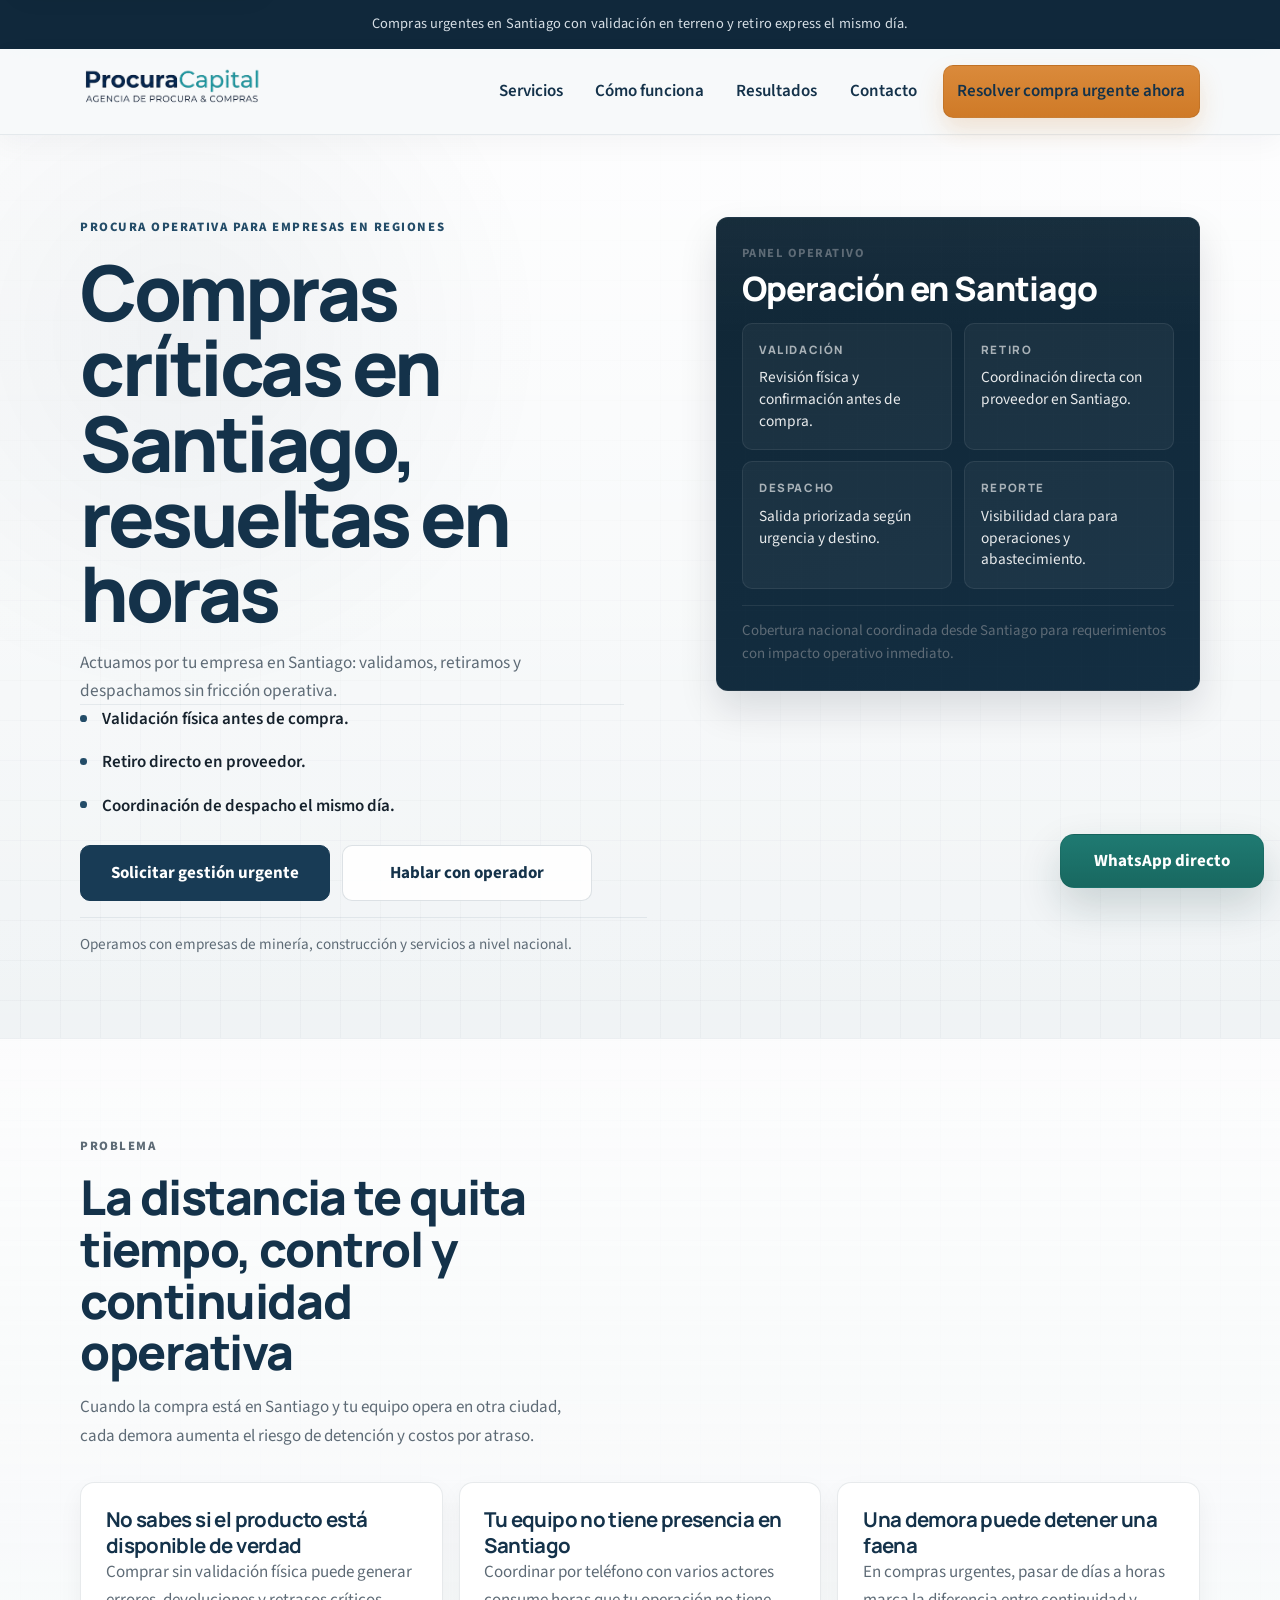
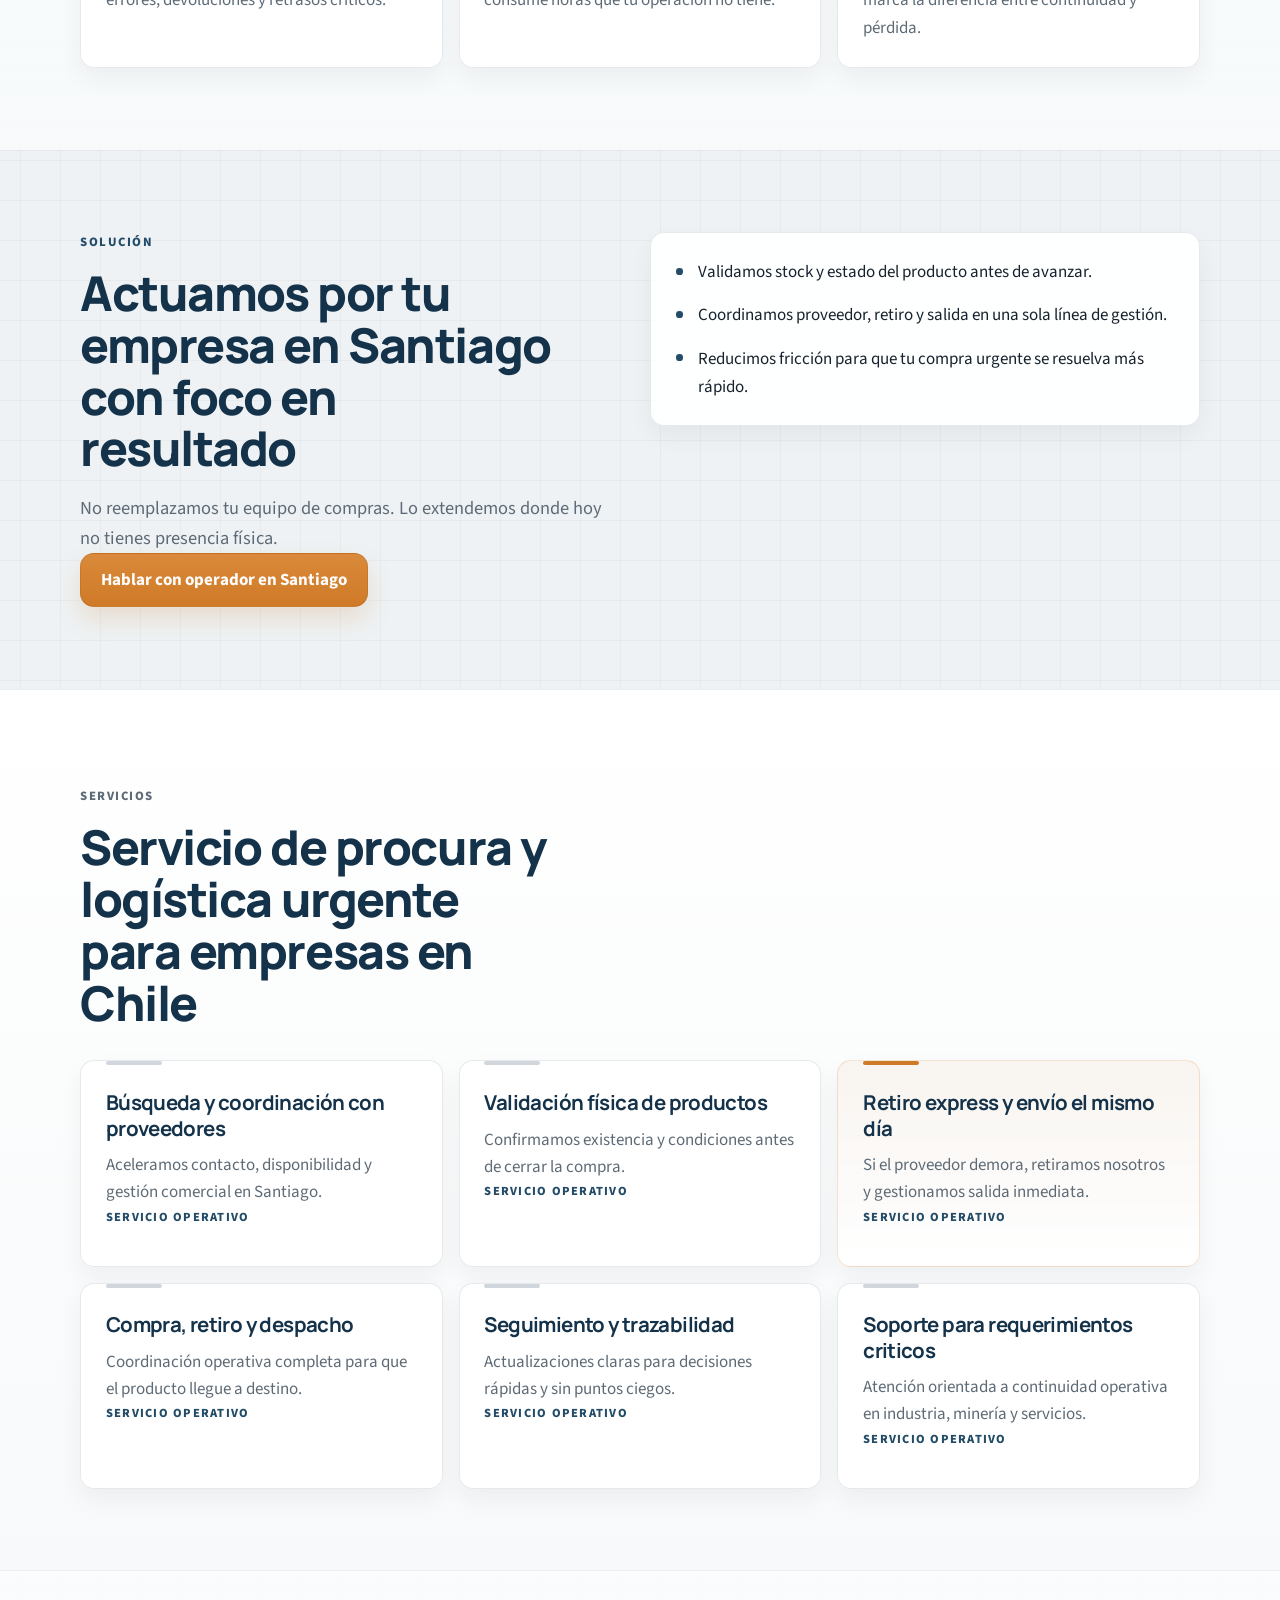
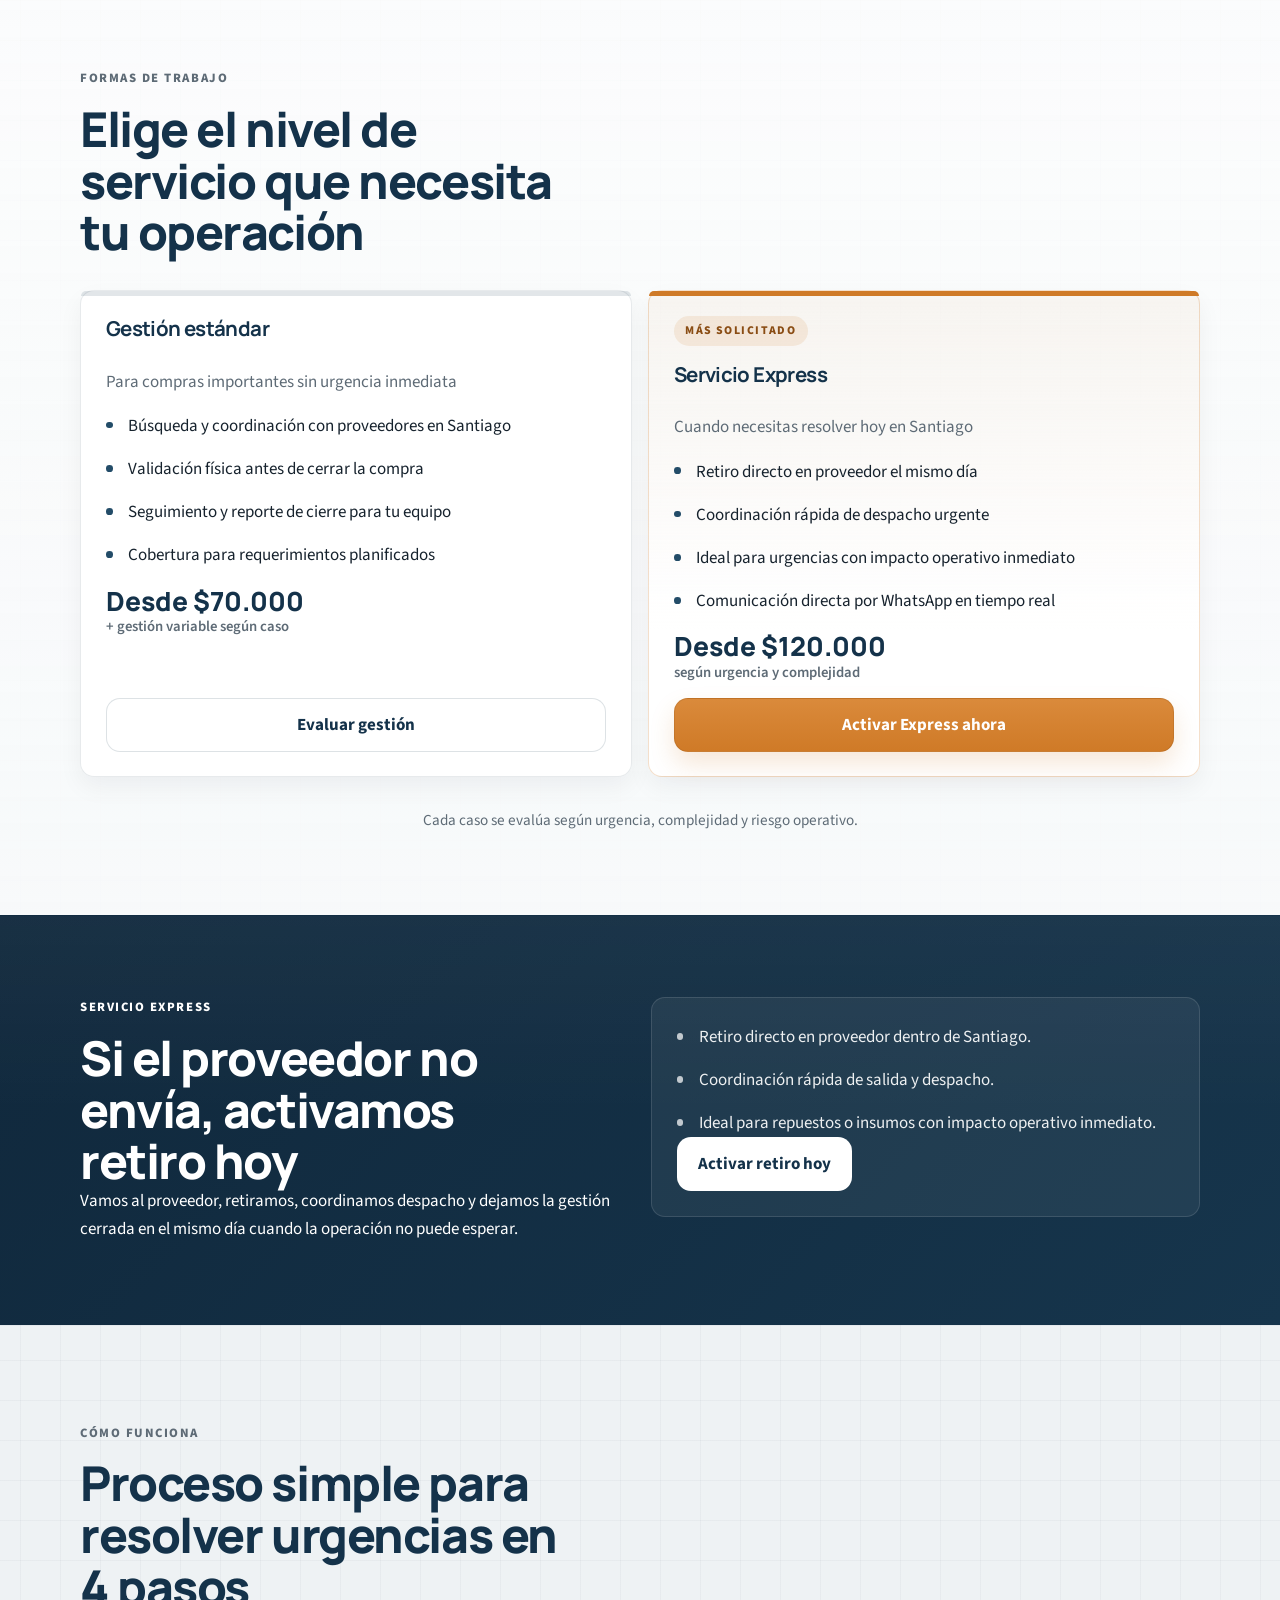
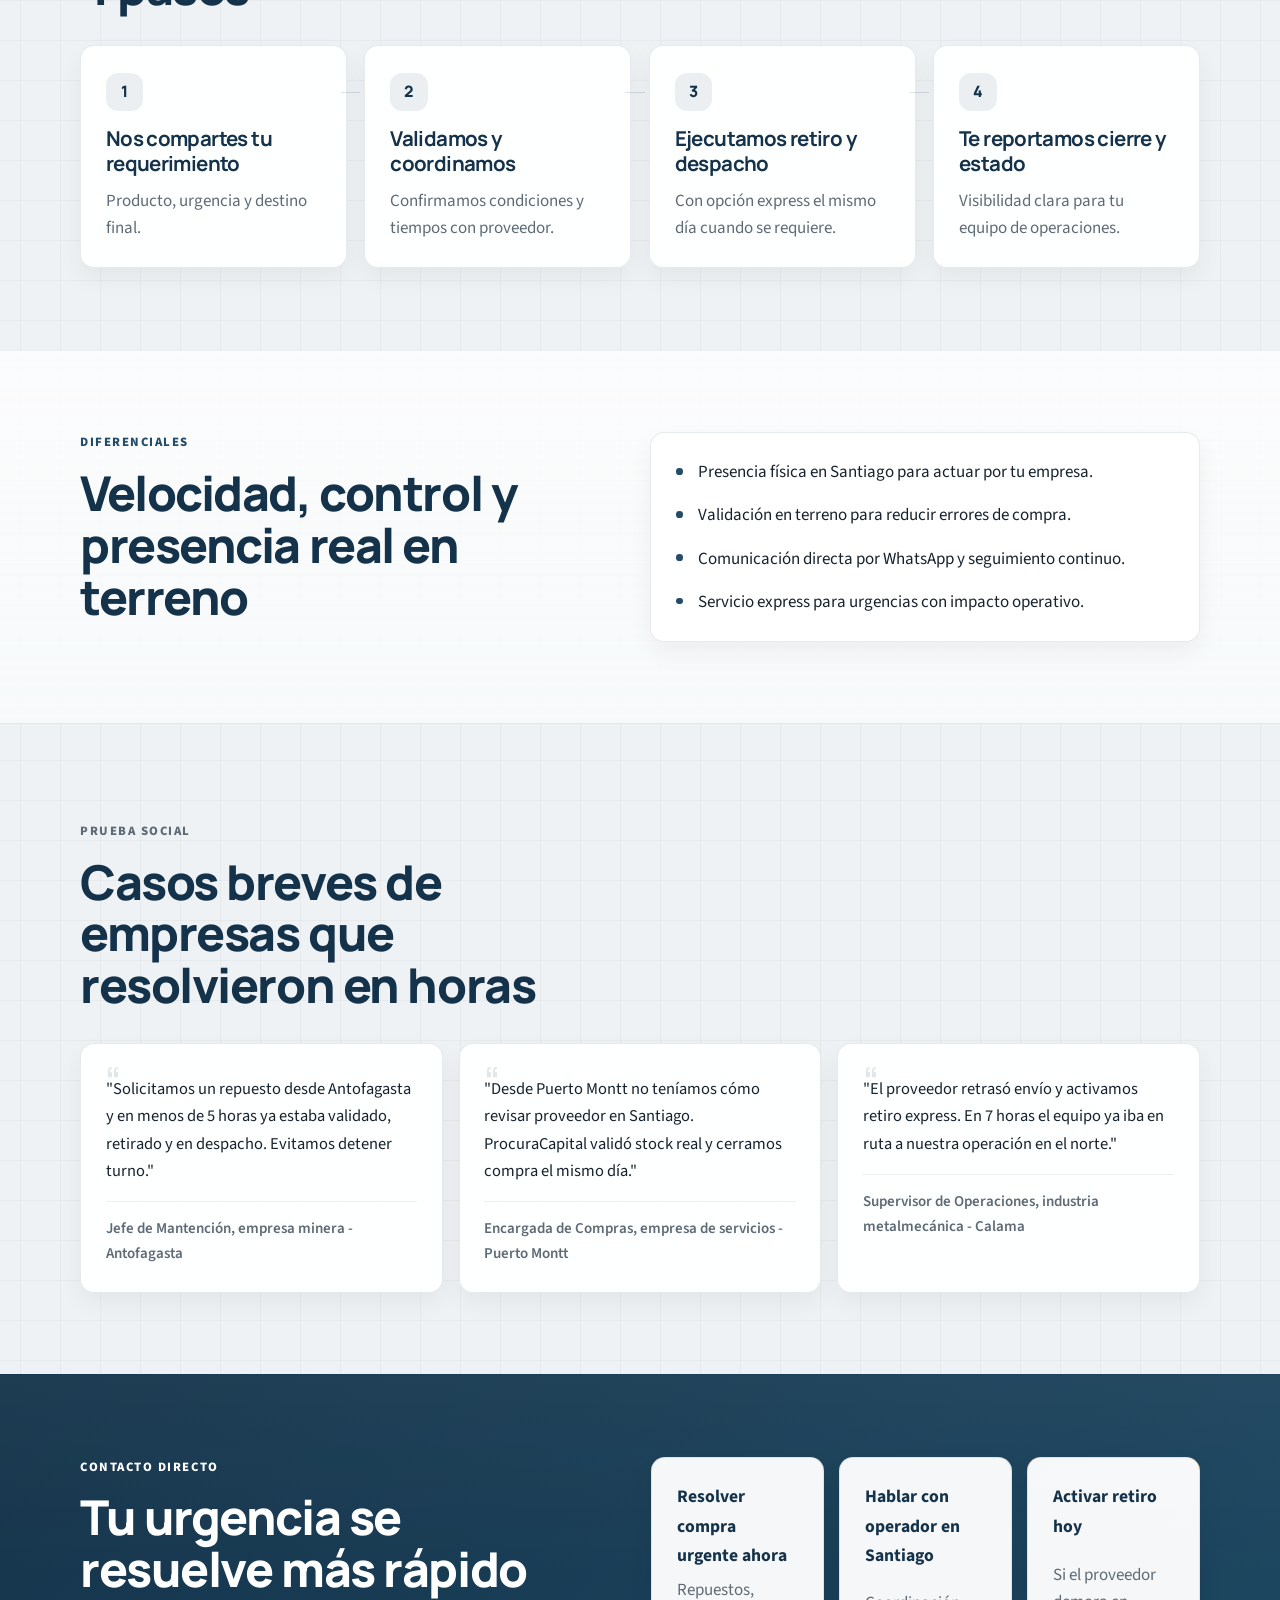
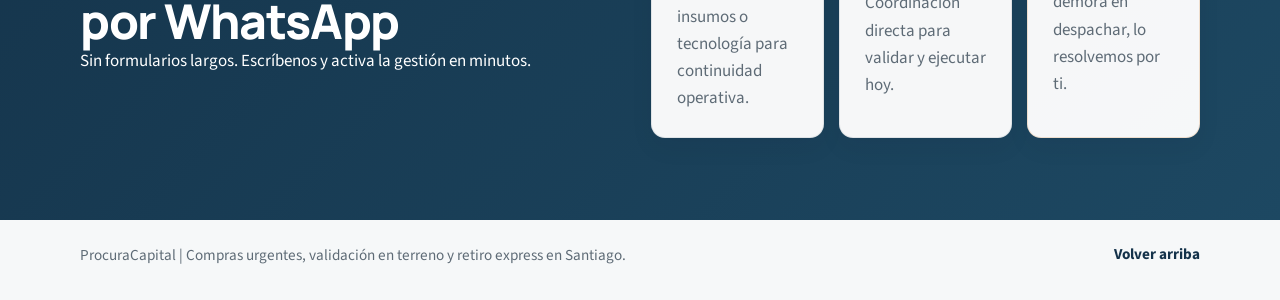
==== commit fe6e18b4: "cambios" ====
--- a/index.html
+++ b/index.html
@@ -3,26 +3,26 @@
 <head>
   <meta charset="UTF-8">
   <meta name="viewport" content="width=device-width, initial-scale=1">
-  <title>Compras urgentes en Santiago | Retiro y envio el mismo dia</title>
-  <meta name="description" content="Compras urgentes en Santiago para empresas del norte y sur de Chile. Validacion fisica, retiro express y envio el mismo dia. Habla por WhatsApp con un operador en Santiago.">
+  <title>Compras urgentes en Santiago | Retiro y envío el mismo día</title>
+  <meta name="description" content="Compras urgentes en Santiago para empresas del norte y sur de Chile. Validación física, retiro express y envío el mismo día. Habla por WhatsApp con un operador en Santiago.">
   <meta name="robots" content="index,follow,max-image-preview:large">
   <meta name="theme-color" content="#14324a">
   <link rel="canonical" href="https://procuracapital.cl/">
   <meta property="og:type" content="website">
   <meta property="og:locale" content="es_CL">
-  <meta property="og:title" content="Compras urgentes en Santiago | Retiro y envio el mismo dia">
+  <meta property="og:title" content="Compras urgentes en Santiago | Retiro y envío el mismo día">
   <meta property="og:description" content="Somos tus ojos y manos en Santiago. Validamos, retiramos y despachamos compras urgentes para operaciones industriales, mineras y de servicios.">
   <meta property="og:url" content="https://procuracapital.cl/">
   <meta property="og:site_name" content="ProcuraCapital">
   <meta property="og:image" content="img/logo.png">
   <meta property="og:image:alt" content="Logo ProcuraCapital">
   <meta name="twitter:card" content="summary_large_image">
-  <meta name="twitter:title" content="Compras urgentes en Santiago | Retiro y envio el mismo dia">
-  <meta name="twitter:description" content="Validacion fisica, retiro express y envio el mismo dia para empresas en Chile.">
+  <meta name="twitter:title" content="Compras urgentes en Santiago | Retiro y envío el mismo día">
+  <meta name="twitter:description" content="Validación física, retiro express y envío el mismo día para empresas en Chile.">
   <meta name="twitter:image" content="img/logo.png">
   <link rel="preconnect" href="https://fonts.googleapis.com">
   <link rel="preconnect" href="https://fonts.gstatic.com" crossorigin>
-  <!-- Para maximizar performance, considera self-hosting de fuentes en produccion. -->
+  <!-- Para maximizar performance, considera self-hosting de fuentes en producción. -->
   <link rel="preload" as="style" href="https://fonts.googleapis.com/css2?family=Manrope:wght@600;700;800&family=Source+Sans+3:wght@400;600;700&display=swap">
   <link rel="stylesheet" href="https://fonts.googleapis.com/css2?family=Manrope:wght@600;700;800&family=Source+Sans+3:wght@400;600;700&display=swap">
   <link rel="preload" as="image" href="img/logo.png">
@@ -36,15 +36,15 @@
       "name": "ProcuraCapital",
       "image": "https://procuracapital.cl/img/logo.png",
       "url": "https://procuracapital.cl/",
-      "telephone": "+56 9 0000 0000",
+      "telephone": "+56 9 4954 3511",
       "address": {
         "@type": "PostalAddress",
         "addressLocality": "Santiago",
-        "addressRegion": "Region Metropolitana",
+        "addressRegion": "Región Metropolitana",
         "addressCountry": "CL"
       },
       "areaServed": "Chile",
-      "description": "Servicio de compras urgentes en Santiago con validacion fisica, retiro express y envio el mismo dia.",
+      "description": "Servicio de compras urgentes en Santiago con validación física, retiro express y envío el mismo día.",
       "makesOffer": {
         "@type": "Offer",
         "itemOffered": {
@@ -58,7 +58,7 @@
 <body>
   <a class="skip-link" href="#main-content">Saltar al contenido principal</a>
   <div class="topbar" role="note">
-    <p>Compras urgentes en Santiago con validacion en terreno y retiro express el mismo dia.</p>
+    <p>Compras urgentes en Santiago con validación en terreno y retiro express el mismo día.</p>
   </div>
 
   <header class="site-header">
@@ -70,7 +70,7 @@
       <button
         class="menu-toggle"
         type="button"
-        aria-label="Abrir menu principal"
+        aria-label="Abrir menú principal"
         aria-expanded="false"
         aria-controls="primary-nav"
         data-menu-toggle
@@ -82,10 +82,10 @@
 
       <nav class="nav" id="primary-nav" aria-label="Principal" data-menu>
         <a href="#servicios">Servicios</a>
-        <a href="#proceso">Como funciona</a>
+        <a href="#proceso">Cómo funciona</a>
         <a href="#testimonios">Resultados</a>
         <a href="#contacto">Contacto</a>
-        <a class="btn btn--primary nav__cta" href="https://wa.me/56900000000?text=Hola%2C%20necesito%20resolver%20una%20compra%20urgente%20en%20Santiago." target="_blank" rel="noopener noreferrer" aria-label="Resolver compra urgente ahora por WhatsApp">Resolver compra urgente ahora</a>
+        <a class="btn btn--primary nav__cta" href="https://wa.me/56949543511?text=Hola%2C%20necesito%20resolver%20una%20compra%20urgente%20en%20Santiago." target="_blank" rel="noopener noreferrer" aria-label="Resolver compra urgente ahora por WhatsApp">Resolver compra urgente ahora</a>
       </nav>
     </div>
   </header>
@@ -94,65 +94,50 @@
     <section class="hero section" id="hero">
       <div class="container hero__grid">
         <div class="hero__content">
-          <p class="eyebrow">Urgencia real para operaciones industriales</p>
-          <h1>Resuelve compras urgentes en Santiago en horas, no en dias</h1>
-          <p class="lead">
-            Gestionamos repuestos, insumos y tecnologia con presencia real en Santiago.
-            Validamos fisicamente, retiramos con prioridad y despachamos para reducir riesgo operativo.
-            <strong>Somos tus ojos y manos en Santiago.</strong>
-          </p>
+          <p class="eyebrow">Procura operativa para empresas en regiones</p>
+          <h1>Compras críticas en Santiago, resueltas en horas</h1>
+          <p class="lead">Actuamos por tu empresa en Santiago: validamos, retiramos y despachamos sin fricción operativa.</p>
 
           <ul class="bullet-list hero__bullets" aria-label="Beneficios principales">
-            <li>Respuesta y coordinacion en la misma jornada para requerimientos criticos.</li>
-            <li>Validacion en terreno para evitar compras a ciegas y reprocesos.</li>
-            <li>Retiro express cuando el proveedor retrasa su despacho.</li>
+            <li>Validación física antes de compra.</li>
+            <li>Retiro directo en proveedor.</li>
+            <li>Coordinación de despacho el mismo día.</li>
           </ul>
 
           <div class="hero__actions">
-            <a class="btn btn--primary" href="https://wa.me/56900000000?text=Hola%2C%20necesito%20resolver%20una%20compra%20urgente%20en%20Santiago." target="_blank" rel="noopener noreferrer" aria-label="Resolver compra urgente ahora por WhatsApp">Resolver compra urgente ahora</a>
-            <a class="btn btn--secondary" href="https://wa.me/56900000000?text=Hola%2C%20quiero%20hablar%20con%20un%20operador%20en%20Santiago." target="_blank" rel="noopener noreferrer" aria-label="Hablar con operador en Santiago por WhatsApp">Hablar con operador en Santiago</a>
-            <a class="btn btn--ghost" href="https://wa.me/56900000000?text=Hola%2C%20necesito%20activar%20retiro%20hoy." target="_blank" rel="noopener noreferrer" aria-label="Activar retiro hoy por WhatsApp">Activar retiro hoy</a>
+            <a class="btn btn--primary" href="https://wa.me/56949543511?text=Hola%2C%20necesito%20resolver%20una%20compra%20urgente%20en%20Santiago." target="_blank" rel="noopener noreferrer" aria-label="Solicitar gestión urgente por WhatsApp">Solicitar gestión urgente</a>
+            <a class="btn btn--secondary" href="https://wa.me/56949543511?text=Hola%2C%20quiero%20hablar%20con%20un%20operador%20en%20Santiago." target="_blank" rel="noopener noreferrer" aria-label="Hablar con operador en Santiago por WhatsApp">Hablar con operador</a>
           </div>
 
-          <div class="hero__trust" aria-label="Indicadores de confianza">
-            <span>Velocidad en horas</span>
-            <span>Validacion en terreno</span>
-            <span>Cobertura nacional</span>
-          </div>
-        </div>
-
-        <aside class="hero__panel card" aria-label="Resumen operativo y cobertura">
+          <p class="hero__trustline">Operamos con empresas de minería, construcción y servicios a nivel nacional.</p>
+        </div>
+
+        <aside class="hero__panel card" aria-label="Panel operativo en Santiago">
           <div class="panel__head">
-            <p class="panel__label">Cobertura operativa</p>
-            <h2>Santiago como centro de accion para todo Chile</h2>
+            <p class="panel__label">Panel operativo</p>
+            <h2>Operación en Santiago</h2>
           </div>
 
           <div class="stats-grid">
             <article class="card card--soft">
-              <strong>01</strong>
-              <p>Un operador unico para tu gestion urgente.</p>
+              <strong>Validación</strong>
+              <p>Revisión física y confirmación antes de compra.</p>
             </article>
             <article class="card card--soft">
-              <strong>02</strong>
-              <p>Revision fisica antes de cerrar la compra.</p>
+              <strong>Retiro</strong>
+              <p>Coordinación directa con proveedor en Santiago.</p>
             </article>
             <article class="card card--soft">
-              <strong>03</strong>
-              <p>Retiro express si el proveedor no despacha.</p>
+              <strong>Despacho</strong>
+              <p>Salida priorizada según urgencia y destino.</p>
             </article>
             <article class="card card--soft">
-              <strong>04</strong>
-              <p>Salida a destino el mismo dia cuando aplica.</p>
+              <strong>Reporte</strong>
+              <p>Visibilidad clara para operaciones y abastecimiento.</p>
             </article>
           </div>
 
-          <figure class="coverage card card--soft">
-            <figcaption>
-              <strong>Cobertura nacional</strong>
-              <span>Atendemos norte, centro y sur con coordinacion desde Santiago.</span>
-            </figcaption>
-            <img src="img/mapa-chile.png" alt="Mapa de Chile con cobertura nacional" width="360" height="640" loading="lazy" decoding="async">
-          </figure>
+          <p class="hero__panel-note">Cobertura nacional coordinada desde Santiago para requerimientos con impacto operativo inmediato.</p>
         </aside>
       </div>
     </section>
@@ -162,21 +147,21 @@
         <header class="section__header">
           <p class="eyebrow">Problema</p>
           <h2>La distancia te quita tiempo, control y continuidad operativa</h2>
-          <p>Cuando la compra esta en Santiago y tu equipo opera en otra ciudad, cada demora aumenta el riesgo de detencion y costos por atraso.</p>
+          <p>Cuando la compra está en Santiago y tu equipo opera en otra ciudad, cada demora aumenta el riesgo de detención y costos por atraso.</p>
         </header>
 
         <div class="grid grid--3">
           <article class="card">
-            <h3>No sabes si el producto esta disponible de verdad</h3>
-            <p>Comprar sin validacion fisica puede generar errores, devoluciones y retrasos criticos.</p>
+            <h3>No sabes si el producto está disponible de verdad</h3>
+            <p>Comprar sin validación física puede generar errores, devoluciones y retrasos críticos.</p>
           </article>
           <article class="card">
             <h3>Tu equipo no tiene presencia en Santiago</h3>
-            <p>Coordinar por telefono con varios actores consume horas que tu operacion no tiene.</p>
+            <p>Coordinar por teléfono con varios actores consume horas que tu operación no tiene.</p>
           </article>
           <article class="card">
             <h3>Una demora puede detener una faena</h3>
-            <p>En compras urgentes, pasar de dias a horas marca la diferencia entre continuidad y perdida.</p>
+            <p>En compras urgentes, pasar de días a horas marca la diferencia entre continuidad y pérdida.</p>
           </article>
         </div>
       </div>
@@ -185,16 +170,16 @@
     <section class="section" id="solucion">
       <div class="container split">
         <div>
-          <p class="eyebrow">Solucion</p>
+          <p class="eyebrow">Solución</p>
           <h2>Actuamos por tu empresa en Santiago con foco en resultado</h2>
-          <p class="lead">No reemplazamos tu equipo de compras. Lo extendemos donde hoy no tienes presencia fisica.</p>
-          <a class="btn btn--primary" href="https://wa.me/56900000000?text=Hola%2C%20quiero%20activar%20apoyo%20en%20Santiago%20para%20una%20compra%20urgente." target="_blank" rel="noopener noreferrer" aria-label="Hablar por WhatsApp para activar apoyo en Santiago">Hablar con operador en Santiago</a>
+          <p class="lead">No reemplazamos tu equipo de compras. Lo extendemos donde hoy no tienes presencia física.</p>
+          <a class="btn btn--primary" href="https://wa.me/56949543511?text=Hola%2C%20quiero%20activar%20apoyo%20en%20Santiago%20para%20una%20compra%20urgente." target="_blank" rel="noopener noreferrer" aria-label="Hablar por WhatsApp para activar apoyo en Santiago">Hablar con operador en Santiago</a>
         </div>
         <div class="card">
           <ul class="bullet-list">
             <li>Validamos stock y estado del producto antes de avanzar.</li>
-            <li>Coordinamos proveedor, retiro y salida en una sola linea de gestion.</li>
-            <li>Reducimos friccion para que tu compra urgente se resuelva mas rapido.</li>
+            <li>Coordinamos proveedor, retiro y salida en una sola línea de gestión.</li>
+            <li>Reducimos fricción para que tu compra urgente se resuelva más rápido.</li>
           </ul>
         </div>
       </div>
@@ -204,33 +189,33 @@
       <div class="container">
         <header class="section__header">
           <p class="eyebrow">Servicios</p>
-          <h2>Servicio de procura y logistica urgente para empresas en Chile</h2>
+          <h2>Servicio de procura y logística urgente para empresas en Chile</h2>
         </header>
 
         <div class="grid grid--3">
           <article class="card service-card">
-            <h3>Busqueda y coordinacion con proveedores</h3>
-            <p>Aceleramos contacto, disponibilidad y gestion comercial en Santiago.</p>
-          </article>
-          <article class="card service-card">
-            <h3>Validacion fisica de productos</h3>
+            <h3>Búsqueda y coordinación con proveedores</h3>
+            <p>Aceleramos contacto, disponibilidad y gestión comercial en Santiago.</p>
+          </article>
+          <article class="card service-card">
+            <h3>Validación física de productos</h3>
             <p>Confirmamos existencia y condiciones antes de cerrar la compra.</p>
           </article>
           <article class="card service-card service-card--highlight">
-            <h3>Retiro express y envio el mismo dia</h3>
+            <h3>Retiro express y envío el mismo día</h3>
             <p>Si el proveedor demora, retiramos nosotros y gestionamos salida inmediata.</p>
           </article>
           <article class="card service-card">
             <h3>Compra, retiro y despacho</h3>
-            <p>Coordinacion operativa completa para que el producto llegue a destino.</p>
+            <p>Coordinación operativa completa para que el producto llegue a destino.</p>
           </article>
           <article class="card service-card">
             <h3>Seguimiento y trazabilidad</h3>
-            <p>Actualizaciones claras para decisiones rapidas y sin puntos ciegos.</p>
+            <p>Actualizaciones claras para decisiones rápidas y sin puntos ciegos.</p>
           </article>
           <article class="card service-card">
             <h3>Soporte para requerimientos criticos</h3>
-            <p>Atencion orientada a continuidad operativa en industria, mineria y servicios.</p>
+            <p>Atención orientada a continuidad operativa en industria, minería y servicios.</p>
           </article>
         </div>
       </div>
@@ -240,45 +225,45 @@
       <div class="container">
         <header class="section__header">
           <p class="eyebrow">Formas de trabajo</p>
-          <h2>Elige el nivel de servicio que necesita tu operacion</h2>
+          <h2>Elige el nivel de servicio que necesita tu operación</h2>
         </header>
 
         <div class="pricing-grid">
           <article class="card pricing-card">
-            <h3>Gestion estandar</h3>
+            <h3>Gestión estándar</h3>
             <p>Para compras importantes sin urgencia inmediata</p>
             <ul class="bullet-list">
-              <li>Busqueda y coordinacion con proveedores en Santiago</li>
-              <li>Validacion fisica antes de cerrar la compra</li>
+              <li>Búsqueda y coordinación con proveedores en Santiago</li>
+              <li>Validación física antes de cerrar la compra</li>
               <li>Seguimiento y reporte de cierre para tu equipo</li>
               <li>Cobertura para requerimientos planificados</li>
             </ul>
             <div class="pricing-value">
               Desde $70.000
-              <span>+ gestion variable segun caso</span>
+              <span>+ gestión variable según caso</span>
             </div>
-            <a class="btn btn--secondary" href="#contacto" aria-label="Ir a la seccion de contacto para evaluar gestion">Evaluar gestion</a>
+            <a class="btn btn--secondary" href="#contacto" aria-label="Ir a la sección de contacto para evaluar gestión">Evaluar gestión</a>
           </article>
 
           <article class="card pricing-card pricing-card--featured">
-            <span class="pricing-badge">Mas solicitado</span>
+            <span class="pricing-badge">Más solicitado</span>
             <h3>Servicio Express</h3>
             <p>Cuando necesitas resolver hoy en Santiago</p>
             <ul class="bullet-list">
-              <li>Retiro directo en proveedor el mismo dia</li>
-              <li>Coordinacion rapida de despacho urgente</li>
+              <li>Retiro directo en proveedor el mismo día</li>
+              <li>Coordinación rápida de despacho urgente</li>
               <li>Ideal para urgencias con impacto operativo inmediato</li>
-              <li>Comunicacion directa por WhatsApp en tiempo real</li>
+              <li>Comunicación directa por WhatsApp en tiempo real</li>
             </ul>
             <div class="pricing-value">
               Desde $120.000
-              <span>segun urgencia y complejidad</span>
+              <span>según urgencia y complejidad</span>
             </div>
-            <a class="btn btn--primary" href="https://wa.me/56900000000?text=Hola%2C%20quiero%20activar%20el%20Servicio%20Express%20ahora." target="_blank" rel="noopener noreferrer" aria-label="Activar Servicio Express ahora por WhatsApp">Activar Express ahora</a>
-          </article>
-        </div>
-
-        <p class="pricing-note">Cada caso se evalua segun urgencia, complejidad y riesgo operativo.</p>
+            <a class="btn btn--primary" href="https://wa.me/56949543511?text=Hola%2C%20quiero%20activar%20el%20Servicio%20Express%20ahora." target="_blank" rel="noopener noreferrer" aria-label="Activar Servicio Express ahora por WhatsApp">Activar Express ahora</a>
+          </article>
+        </div>
+
+        <p class="pricing-note">Cada caso se evalúa según urgencia, complejidad y riesgo operativo.</p>
       </div>
     </section>
 
@@ -286,16 +271,16 @@
       <div class="container split split--tight">
         <div>
           <p class="eyebrow eyebrow--light">Servicio express</p>
-          <h2>Si el proveedor no envia, activamos retiro hoy</h2>
-          <p>Vamos al proveedor, retiramos, coordinamos despacho y dejamos la gestion cerrada en el mismo dia cuando la operacion no puede esperar.</p>
+          <h2>Si el proveedor no envía, activamos retiro hoy</h2>
+          <p>Vamos al proveedor, retiramos, coordinamos despacho y dejamos la gestión cerrada en el mismo día cuando la operación no puede esperar.</p>
         </div>
         <div class="card card--soft card--dark">
           <ul class="bullet-list bullet-list--light">
             <li>Retiro directo en proveedor dentro de Santiago.</li>
-            <li>Coordinacion rapida de salida y despacho.</li>
+            <li>Coordinación rápida de salida y despacho.</li>
             <li>Ideal para repuestos o insumos con impacto operativo inmediato.</li>
           </ul>
-          <a class="btn btn--light" href="https://wa.me/56900000000?text=Hola%2C%20quiero%20activar%20retiro%20express%20hoy." target="_blank" rel="noopener noreferrer" aria-label="Activar retiro hoy por WhatsApp">Activar retiro hoy</a>
+          <a class="btn btn--light" href="https://wa.me/56949543511?text=Hola%2C%20quiero%20activar%20retiro%20express%20hoy." target="_blank" rel="noopener noreferrer" aria-label="Activar retiro hoy por WhatsApp">Activar retiro hoy</a>
         </div>
       </div>
     </section>
@@ -303,7 +288,7 @@
     <section class="section" id="proceso">
       <div class="container">
         <header class="section__header">
-          <p class="eyebrow">Como funciona</p>
+          <p class="eyebrow">Cómo funciona</p>
           <h2>Proceso simple para resolver urgencias en 4 pasos</h2>
         </header>
 
@@ -321,7 +306,7 @@
           <li class="card steps__item">
             <strong>3</strong>
             <h3>Ejecutamos retiro y despacho</h3>
-            <p>Con opcion express el mismo dia cuando se requiere.</p>
+            <p>Con opción express el mismo día cuando se requiere.</p>
           </li>
           <li class="card steps__item">
             <strong>4</strong>
@@ -340,9 +325,9 @@
         </div>
         <div class="card">
           <ul class="bullet-list">
-            <li>Presencia fisica en Santiago para actuar por tu empresa.</li>
-            <li>Validacion en terreno para reducir errores de compra.</li>
-            <li>Comunicacion directa por WhatsApp y seguimiento continuo.</li>
+            <li>Presencia física en Santiago para actuar por tu empresa.</li>
+            <li>Validación en terreno para reducir errores de compra.</li>
+            <li>Comunicación directa por WhatsApp y seguimiento continuo.</li>
             <li>Servicio express para urgencias con impacto operativo.</li>
           </ul>
         </div>
@@ -359,15 +344,15 @@
         <div class="grid grid--3">
           <article class="card testimonial">
             <p>"Solicitamos un repuesto desde Antofagasta y en menos de 5 horas ya estaba validado, retirado y en despacho. Evitamos detener turno."</p>
-            <span>Jefe de Mantencion, empresa minera - Antofagasta</span>
+            <span>Jefe de Mantención, empresa minera - Antofagasta</span>
           </article>
           <article class="card testimonial">
-            <p>"Desde Puerto Montt no teniamos como revisar proveedor en Santiago. ProcuraCapital valido stock real y cerramos compra el mismo dia."</p>
+            <p>"Desde Puerto Montt no teníamos cómo revisar proveedor en Santiago. ProcuraCapital validó stock real y cerramos compra el mismo día."</p>
             <span>Encargada de Compras, empresa de servicios - Puerto Montt</span>
           </article>
           <article class="card testimonial">
-            <p>"El proveedor retraso envio y activamos retiro express. En 7 horas el equipo ya iba en ruta a nuestra operacion en el norte."</p>
-            <span>Supervisor de Operaciones, industria metalmecanica - Calama</span>
+            <p>"El proveedor retrasó envío y activamos retiro express. En 7 horas el equipo ya iba en ruta a nuestra operación en el norte."</p>
+            <span>Supervisor de Operaciones, industria metalmecánica - Calama</span>
           </article>
         </div>
       </div>
@@ -377,19 +362,19 @@
       <div class="container split split--tight">
         <div>
           <p class="eyebrow eyebrow--light">Contacto directo</p>
-          <h2>Tu urgencia se resuelve mas rapido por WhatsApp</h2>
-          <p>Sin formularios largos. Escribenos y activa la gestion en minutos.</p>
+          <h2>Tu urgencia se resuelve más rápido por WhatsApp</h2>
+          <p>Sin formularios largos. Escríbenos y activa la gestión en minutos.</p>
         </div>
         <div class="contact-actions">
-          <a class="card contact-action" href="https://wa.me/56900000000?text=Hola%2C%20necesito%20resolver%20una%20compra%20urgente%20en%20Santiago." target="_blank" rel="noopener noreferrer" aria-label="Abrir WhatsApp para compra urgente">
+          <a class="card contact-action" href="https://wa.me/56949543511?text=Hola%2C%20necesito%20resolver%20una%20compra%20urgente%20en%20Santiago." target="_blank" rel="noopener noreferrer" aria-label="Abrir WhatsApp para compra urgente">
             <strong>Resolver compra urgente ahora</strong>
-            <span>Repuestos, insumos o tecnologia para continuidad operativa.</span>
+            <span>Repuestos, insumos o tecnología para continuidad operativa.</span>
           </a>
-          <a class="card contact-action" href="https://wa.me/56900000000?text=Hola%2C%20quiero%20hablar%20con%20un%20operador%20en%20Santiago." target="_blank" rel="noopener noreferrer" aria-label="Abrir WhatsApp para hablar con operador">
+          <a class="card contact-action" href="https://wa.me/56949543511?text=Hola%2C%20quiero%20hablar%20con%20un%20operador%20en%20Santiago." target="_blank" rel="noopener noreferrer" aria-label="Abrir WhatsApp para hablar con operador">
             <strong>Hablar con operador en Santiago</strong>
-            <span>Coordinacion directa para validar y ejecutar hoy.</span>
+            <span>Coordinación directa para validar y ejecutar hoy.</span>
           </a>
-          <a class="card contact-action contact-action--highlight" href="https://wa.me/56900000000?text=Hola%2C%20quiero%20activar%20retiro%20hoy." target="_blank" rel="noopener noreferrer" aria-label="Abrir WhatsApp para activar retiro hoy">
+          <a class="card contact-action contact-action--highlight" href="https://wa.me/56949543511?text=Hola%2C%20quiero%20activar%20retiro%20hoy." target="_blank" rel="noopener noreferrer" aria-label="Abrir WhatsApp para activar retiro hoy">
             <strong>Activar retiro hoy</strong>
             <span>Si el proveedor demora en despachar, lo resolvemos por ti.</span>
           </a>
@@ -400,12 +385,12 @@
 
   <footer class="site-footer">
     <div class="container site-footer__inner">
-      <p>ProcuraCapital | Compras urgentes, validacion en terreno y retiro express en Santiago.</p>
+      <p>ProcuraCapital | Compras urgentes, validación en terreno y retiro express en Santiago.</p>
       <a href="#hero" aria-label="Volver al inicio">Volver arriba</a>
     </div>
   </footer>
 
-  <a class="whatsapp-float" href="https://wa.me/56900000000?text=Hola%2C%20necesito%20apoyo%20de%20ProcuraCapital." target="_blank" rel="noopener noreferrer" aria-label="Abrir WhatsApp directo de ProcuraCapital">
+  <a class="whatsapp-float" href="https://wa.me/56949543511?text=Hola%2C%20necesito%20apoyo%20de%20ProcuraCapital." target="_blank" rel="noopener noreferrer" aria-label="Abrir WhatsApp directo de ProcuraCapital">
     WhatsApp directo
   </a>
 </body>
--- a/styles.css
+++ b/styles.css
@@ -1,19 +1,23 @@
 :root {
   --color-primary: #14324a;
-  --color-primary-2: #1e4f73;
-  --color-accent: #f28c28;
+  --color-primary-2: #234c68;
+  --color-accent: #cf7a27;
   --color-teal: #1f7a72;
-  --color-bg: #f3f6f8;
+  --color-bg: #eef2f4;
   --color-surface: #ffffff;
-  --color-text: #1f2933;
-  --color-muted: #5b6975;
-  --color-border: rgba(20, 50, 74, 0.12);
-  --color-dark-surface: #0f2437;
-  --radius-md: 16px;
-  --radius-lg: 24px;
+  --color-surface-alt: #f7f9fa;
+  --color-text: #16222d;
+  --color-muted: #5e6b76;
+  --color-border: rgba(20, 50, 74, 0.1);
+  --color-border-strong: rgba(20, 50, 74, 0.18);
+  --color-dark-surface: #102638;
+  --radius-sm: 10px;
+  --radius-md: 14px;
+  --radius-lg: 18px;
   --container: 1120px;
-  --shadow-sm: 0 6px 18px rgba(20, 50, 74, 0.08);
-  --shadow-md: 0 10px 22px rgba(20, 50, 74, 0.1);
+  --shadow-sm: 0 10px 24px rgba(13, 29, 45, 0.05);
+  --shadow-md: 0 18px 42px rgba(13, 29, 45, 0.08);
+  --shadow-panel: 0 22px 54px rgba(7, 18, 30, 0.18);
 }
 
 * {
@@ -27,10 +31,16 @@
 body {
   margin: 0;
   font-family: "Source Sans 3", sans-serif;
+  font-size: 17px;
+  line-height: 1.65;
   color: var(--color-text);
   background:
-    radial-gradient(circle at top right, rgba(242, 140, 40, 0.1), transparent 36%),
+    linear-gradient(180deg, rgba(255, 255, 255, 0.72) 0%, rgba(255, 255, 255, 0) 18%),
+    linear-gradient(90deg, rgba(20, 50, 74, 0.035) 1px, transparent 1px),
+    linear-gradient(rgba(20, 50, 74, 0.035) 1px, transparent 1px),
     var(--color-bg);
+  background-size: auto, 40px 40px, 40px 40px, auto;
+  background-position: 0 0, center top, center top, 0 0;
 }
 
 a {
@@ -40,7 +50,7 @@
 
 a:focus-visible,
 button:focus-visible {
-  outline: 3px solid rgba(242, 140, 40, 0.45);
+  outline: 3px solid rgba(207, 122, 39, 0.28);
   outline-offset: 2px;
 }
 
@@ -52,14 +62,14 @@
   background: #ffffff;
   color: var(--color-primary);
   border: 1px solid var(--color-border);
-  border-radius: 10px;
-  padding: 0.6rem 0.85rem;
+  border-radius: var(--radius-sm);
+  padding: 0.7rem 0.95rem;
   font-weight: 700;
   box-shadow: var(--shadow-sm);
 }
 
 .skip-link:focus {
-  top: 0.7rem;
+  top: 0.75rem;
 }
 
 img {
@@ -73,44 +83,58 @@
 }
 
 .section {
-  padding: 3.5rem 0;
+  position: relative;
+  padding: 4.4rem 0;
+}
+
+.section + .section {
+  border-top: 1px solid rgba(20, 50, 74, 0.05);
 }
 
 .section--muted {
-  background: rgba(255, 255, 255, 0.5);
+  background: linear-gradient(180deg, rgba(255, 255, 255, 0.78), rgba(248, 250, 251, 0.92));
 }
 
 .section--dark {
-  background: linear-gradient(140deg, var(--color-primary) 0%, var(--color-dark-surface) 100%);
+  background:
+    linear-gradient(180deg, rgba(255, 255, 255, 0.04), rgba(255, 255, 255, 0) 48%),
+    linear-gradient(135deg, #10283c 0%, #16354c 100%);
   color: #ffffff;
 }
 
 .section--cta {
-  background: linear-gradient(135deg, var(--color-primary), var(--color-teal));
+  background:
+    linear-gradient(180deg, rgba(255, 255, 255, 0.04), rgba(255, 255, 255, 0) 46%),
+    linear-gradient(135deg, #15344b 0%, #1d4862 100%);
   color: #ffffff;
+}
+
+#servicios {
+  background: linear-gradient(180deg, #ffffff 0%, #f7f9fa 100%);
 }
 
 .section__header {
   max-width: 760px;
-  margin-bottom: 1.5rem;
+  margin-bottom: 2rem;
 }
 
 .section__header p {
-  margin: 0.85rem 0 0;
+  max-width: 62ch;
+  margin: 0.95rem 0 0;
   color: var(--color-muted);
-  line-height: 1.55;
 }
 
 .topbar {
-  background: var(--color-primary);
-  color: #deebf5;
-  font-size: 0.94rem;
+  background: #10283b;
+  color: rgba(236, 243, 248, 0.9);
+  font-size: 0.9rem;
 }
 
 .topbar p {
   margin: 0;
-  padding: 0.7rem 1rem;
+  padding: 0.78rem 1rem;
   text-align: center;
+  letter-spacing: 0.01em;
 }
 
 .site-header {
@@ -118,21 +142,22 @@
   top: 0;
   z-index: 40;
   border-bottom: 1px solid rgba(20, 50, 74, 0.08);
-  background: rgba(243, 246, 248, 0.94);
-  backdrop-filter: blur(8px);
+  background: rgba(247, 249, 250, 0.92);
+  backdrop-filter: blur(12px);
+  box-shadow: 0 8px 26px rgba(13, 29, 45, 0.04);
 }
 
 .header__bar {
   display: flex;
   align-items: center;
   justify-content: space-between;
-  gap: 0.9rem;
-  min-height: 5rem;
+  gap: 1rem;
+  min-height: 5.35rem;
 }
 
 .brand img {
   width: auto;
-  height: 3.35rem;
+  height: 3.1rem;
   object-fit: contain;
 }
 
@@ -141,12 +166,12 @@
   flex-direction: column;
   justify-content: center;
   align-items: center;
-  gap: 0.3rem;
-  width: 2.75rem;
-  height: 2.75rem;
+  gap: 0.28rem;
+  width: 2.95rem;
+  height: 2.95rem;
   border: 1px solid var(--color-border);
-  border-radius: 12px;
-  background: #fff;
+  border-radius: var(--radius-sm);
+  background: #ffffff;
   cursor: pointer;
 }
 
@@ -172,14 +197,16 @@
 
 .nav {
   position: absolute;
-  top: 100%;
-  left: 0;
-  right: 0;
+  top: calc(100% + 0.3rem);
+  left: 1rem;
+  right: 1rem;
   display: grid;
   gap: 0.35rem;
-  padding: 0 1rem 1rem;
-  background: #ffffff;
-  border-bottom: 1px solid var(--color-border);
+  padding: 0.7rem;
+  background: rgba(255, 255, 255, 0.98);
+  border: 1px solid var(--color-border);
+  border-radius: var(--radius-md);
+  box-shadow: var(--shadow-md);
   opacity: 0;
   visibility: hidden;
   transform: translateY(-8px);
@@ -188,15 +215,15 @@
 }
 
 .nav a {
-  padding: 0.8rem 0.75rem;
-  border-radius: 10px;
+  padding: 0.76rem 0.9rem;
+  border-radius: var(--radius-sm);
   font-weight: 600;
   color: var(--color-primary);
 }
 
 .nav a:hover,
 .nav a:focus-visible {
-  background: rgba(20, 50, 74, 0.06);
+  background: rgba(20, 50, 74, 0.05);
 }
 
 .nav.is-open {
@@ -207,108 +234,149 @@
 }
 
 .nav__cta {
-  margin-top: 0.35rem;
+  margin-top: 0.3rem;
 }
 
 .eyebrow {
   margin: 0;
   color: var(--color-primary-2);
-  font-size: 0.86rem;
-  font-weight: 700;
-  letter-spacing: 0.08em;
+  font-size: 0.8rem;
+  font-weight: 800;
+  letter-spacing: 0.12em;
   text-transform: uppercase;
 }
 
 .eyebrow--light {
-  color: rgba(255, 255, 255, 0.82);
+  color: rgba(255, 255, 255, 0.8);
 }
 
 h1,
 h2,
 h3 {
+  margin: 0;
   font-family: "Manrope", sans-serif;
-  line-height: 1.1;
-  letter-spacing: -0.02em;
+  color: var(--color-primary);
+  line-height: 1.08;
+  letter-spacing: -0.03em;
 }
 
 h1 {
-  margin: 0.75rem 0 0;
-  font-size: clamp(2rem, 7vw, 3.45rem);
+  margin-top: 1rem;
+  font-size: clamp(2.4rem, 7vw, 4.35rem);
+  font-weight: 800;
+  max-width: 11ch;
 }
 
 h2 {
-  margin: 0.7rem 0 0;
-  font-size: clamp(1.6rem, 5vw, 2.4rem);
+  margin-top: 0.85rem;
+  font-size: clamp(1.9rem, 5vw, 3rem);
+  font-weight: 800;
+  max-width: 15ch;
 }
 
 h3 {
+  font-size: 1.28rem;
+  font-weight: 700;
+  line-height: 1.24;
+}
+
+p {
   margin: 0;
-  font-size: 1.2rem;
 }
 
 .lead {
-  margin: 1rem 0 0;
+  max-width: 60ch;
+  margin-top: 1.15rem;
   color: var(--color-muted);
-  font-size: 1.08rem;
-  line-height: 1.6;
+  font-size: 1.15rem;
 }
 
 .lead strong {
   color: var(--color-primary);
+  font-weight: 700;
 }
 
 .btn {
   display: inline-flex;
   justify-content: center;
   align-items: center;
-  min-height: 3rem;
-  padding: 0.82rem 1.2rem;
-  border-radius: 999px;
+  min-height: 3.35rem;
+  padding: 0.92rem 1.25rem;
   border: 1px solid transparent;
+  border-radius: 14px;
   font-weight: 700;
   line-height: 1.2;
   text-align: center;
-  transition: transform 160ms ease, filter 160ms ease;
+  transition: transform 160ms ease, background-color 160ms ease, border-color 160ms ease, box-shadow 160ms ease, color 160ms ease;
 }
 
 .btn:hover {
   transform: translateY(-1px);
-  filter: brightness(0.98);
 }
 
 .btn--primary {
-  color: #1b1f24;
-  background: var(--color-accent);
+  color: #ffffff;
+  background: linear-gradient(180deg, #da8a3b 0%, var(--color-accent) 100%);
+  border-color: rgba(124, 74, 24, 0.18);
+  box-shadow: 0 12px 24px rgba(207, 122, 39, 0.18);
+}
+
+.btn--primary:hover {
+  box-shadow: 0 14px 28px rgba(207, 122, 39, 0.24);
 }
 
 .btn--secondary {
   color: var(--color-primary);
-  background: rgba(20, 50, 74, 0.08);
+  background: rgba(255, 255, 255, 0.9);
   border-color: rgba(20, 50, 74, 0.14);
 }
 
+.btn--secondary:hover,
+.btn--light:hover {
+  border-color: rgba(20, 50, 74, 0.22);
+  background: #ffffff;
+}
+
 .btn--ghost {
-  color: var(--color-teal);
-  background: rgba(31, 122, 114, 0.1);
-  border-color: rgba(31, 122, 114, 0.25);
+  color: var(--color-primary-2);
+  background: transparent;
+  border-color: rgba(20, 50, 74, 0.12);
 }
 
 .btn--light {
   color: var(--color-primary);
   background: #ffffff;
+  border-color: rgba(255, 255, 255, 0.16);
 }
 
 .card {
+  border: 1px solid var(--color-border);
   border-radius: var(--radius-md);
-  border: 1px solid var(--color-border);
-  background: var(--color-surface);
+  background: rgba(255, 255, 255, 0.94);
   box-shadow: var(--shadow-sm);
-  padding: 1.15rem;
+  padding: 1.55rem;
+  transition: transform 180ms ease, border-color 180ms ease, box-shadow 180ms ease, background-color 180ms ease;
+}
+
+.card:hover {
+  transform: translateY(-2px);
+  border-color: rgba(20, 50, 74, 0.14);
+  box-shadow: var(--shadow-md);
+}
+
+.card p {
+  color: var(--color-muted);
 }
 
 .card--soft {
-  background: rgba(255, 255, 255, 0.1);
-  border-color: rgba(255, 255, 255, 0.18);
+  background: rgba(255, 255, 255, 0.06);
+  border-color: rgba(255, 255, 255, 0.12);
+  box-shadow: none;
+}
+
+.card--soft:hover {
+  transform: none;
+  border-color: rgba(255, 255, 255, 0.16);
   box-shadow: none;
 }
 
@@ -316,141 +384,259 @@
   color: #ffffff;
 }
 
+.hero {
+  padding-top: 5.5rem;
+  padding-bottom: 5.4rem;
+  overflow: clip;
+}
+
+.hero::before {
+  content: "";
+  position: absolute;
+  inset: 0;
+  background:
+    radial-gradient(circle at 14% 22%, rgba(20, 50, 74, 0.05), transparent 28%),
+    linear-gradient(180deg, rgba(255, 255, 255, 0.7), rgba(255, 255, 255, 0));
+  pointer-events: none;
+}
+
 .hero__grid {
-  display: grid;
-  gap: 1.25rem;
+  position: relative;
+  display: grid;
+  gap: 2rem;
+}
+
+.hero__content {
+  position: relative;
+  z-index: 1;
+  max-width: 640px;
+}
+
+.hero h1 {
+  margin-top: 1rem;
+  max-width: 10ch;
+  font-size: clamp(2.8rem, 7vw, 4.8rem);
+  line-height: 0.98;
+  letter-spacing: -0.045em;
+}
+
+.hero .lead {
+  max-width: 50ch;
+  margin-top: 1.2rem;
+  font-size: 1.08rem;
+  line-height: 1.58;
 }
 
 .hero__bullets {
-  margin-top: 1rem;
+  max-width: 34rem;
+  margin-top: 1.75rem;
+  padding-top: 1.15rem;
+  border-top: 1px solid rgba(20, 50, 74, 0.08);
+  gap: 0.75rem;
+}
+
+.hero__bullets li {
+  color: var(--color-primary);
+  font-weight: 600;
 }
 
 .hero__actions {
   display: grid;
-  gap: 0.65rem;
-  margin-top: 1.1rem;
+  gap: 0.75rem;
+  margin-top: 1.6rem;
+  max-width: 32rem;
 }
 
 .hero__actions .btn {
   width: 100%;
-}
-
-.hero__trust {
-  display: flex;
-  flex-wrap: wrap;
-  gap: 0.5rem;
+  min-height: 3.5rem;
+  border-radius: 10px;
+  box-shadow: none;
+}
+
+.hero__actions .btn--primary {
+  background: #183b55;
+  border-color: #183b55;
+}
+
+.hero__actions .btn--primary:hover {
+  background: #1d4664;
+  border-color: #1d4664;
+}
+
+.hero__actions .btn--secondary {
+  background: rgba(255, 255, 255, 0.88);
+}
+
+.hero__trustline {
   margin-top: 1rem;
-}
-
-.hero__trust span {
-  display: inline-flex;
-  padding: 0.48rem 0.75rem;
-  border-radius: 999px;
-  font-size: 0.92rem;
-  color: var(--color-primary);
-  background: rgba(20, 50, 74, 0.08);
+  padding-top: 0.95rem;
+  max-width: 36rem;
+  border-top: 1px solid rgba(20, 50, 74, 0.08);
+  color: var(--color-muted);
+  font-size: 0.95rem;
+  line-height: 1.55;
 }
 
 .hero__panel {
+  position: relative;
+  display: grid;
+  gap: 1rem;
+  padding: 1.55rem;
   color: #ffffff;
-  background: linear-gradient(160deg, var(--color-primary) 0%, var(--color-dark-surface) 100%);
-  border: 0;
-  box-shadow: var(--shadow-md);
+  background:
+    linear-gradient(180deg, rgba(255, 255, 255, 0.03), rgba(255, 255, 255, 0) 24%),
+    linear-gradient(160deg, #102635 0%, #132e42 100%);
+  border: 1px solid rgba(255, 255, 255, 0.06);
+  border-radius: 12px;
+  box-shadow: 0 18px 38px rgba(8, 20, 31, 0.12);
+}
+
+.hero__panel::before {
+  content: "";
+  position: absolute;
+  inset: 0;
+  border-radius: inherit;
+  background:
+    linear-gradient(rgba(255, 255, 255, 0.025) 1px, transparent 1px),
+    linear-gradient(90deg, rgba(255, 255, 255, 0.025) 1px, transparent 1px);
+  background-size: 28px 28px;
+  opacity: 0.22;
+  pointer-events: none;
+}
+
+.hero__panel > * {
+  position: relative;
+  z-index: 1;
 }
 
 .panel__label {
   margin: 0;
-  color: rgba(255, 255, 255, 0.7);
-  font-size: 0.82rem;
+  color: rgba(255, 255, 255, 0.62);
+  font-size: 0.78rem;
+  font-weight: 700;
   text-transform: uppercase;
-  letter-spacing: 0.08em;
+  letter-spacing: 0.12em;
 }
 
 .panel__head h2 {
-  margin-top: 0.55rem;
+  margin-top: 0.45rem;
+  max-width: none;
+  color: #ffffff;
+  font-size: clamp(1.55rem, 3vw, 2.1rem);
+  letter-spacing: -0.03em;
 }
 
 .stats-grid {
   display: grid;
   grid-template-columns: 1fr;
   gap: 0.7rem;
-  margin-top: 1rem;
+}
+
+.stats-grid .card {
+  min-height: auto;
+  padding: 1rem 1rem 1.05rem;
+  background: rgba(255, 255, 255, 0.045);
+  border: 1px solid rgba(255, 255, 255, 0.08);
+  border-radius: 10px;
 }
 
 .stats-grid .card strong {
-  font-size: 1.1rem;
-  color: #ffe8ca;
+  display: block;
+  font-family: "Manrope", sans-serif;
+  font-size: 0.72rem;
+  font-weight: 800;
+  letter-spacing: 0.14em;
+  text-transform: uppercase;
+  color: rgba(255, 255, 255, 0.62);
 }
 
 .stats-grid .card p {
-  margin: 0.35rem 0 0;
-  color: rgba(255, 255, 255, 0.86);
-  line-height: 1.45;
-}
-
-.coverage {
-  display: grid;
-  gap: 0.9rem;
-  margin-top: 0.9rem;
-}
-
-.coverage figcaption {
-  display: grid;
-  gap: 0.2rem;
-}
-
-.coverage figcaption strong {
-  font-size: 1rem;
-}
-
-.coverage figcaption span {
-  color: rgba(255, 255, 255, 0.82);
-  line-height: 1.45;
-}
-
-.coverage img {
-  justify-self: center;
-  width: min(100%, 260px);
-  border-radius: 10px;
-  object-fit: contain;
+  margin-top: 0.52rem;
+  color: rgba(255, 255, 255, 0.9);
+  font-size: 0.96rem;
+  line-height: 1.42;
+}
+
+.hero__panel-note {
+  padding-top: 0.9rem;
+  border-top: 1px solid rgba(255, 255, 255, 0.08);
+  color: rgba(255, 255, 255, 0.72);
+  font-size: 0.93rem;
+  line-height: 1.5;
 }
 
 .grid {
   display: grid;
-  gap: 0.85rem;
+  gap: 1rem;
+}
+
+.service-card,
+.pricing-card,
+.testimonial,
+.steps__item,
+.contact-action {
+  position: relative;
 }
 
 .service-card {
-  position: relative;
-}
-
-.service-card::after {
+  min-height: 100%;
+  padding-top: 1.8rem;
+}
+
+.service-card::before {
   content: "";
   position: absolute;
-  left: 1.15rem;
-  right: 1.15rem;
-  bottom: 0.65rem;
-  height: 3px;
+  top: 0;
+  left: 1.55rem;
+  width: 56px;
+  height: 4px;
   border-radius: 999px;
-  background: rgba(20, 50, 74, 0.18);
+  background: rgba(20, 50, 74, 0.2);
+}
+
+.service-card::after {
+  content: "Servicio operativo";
+  display: block;
+  margin-bottom: 0.85rem;
+  color: var(--color-primary-2);
+  font-size: 0.78rem;
+  font-weight: 800;
+  letter-spacing: 0.1em;
+  text-transform: uppercase;
+}
+
+.service-card h3,
+.pricing-card h3,
+.steps__item h3,
+.testimonial p {
+  margin-bottom: 0.7rem;
+}
+
+.service-card p,
+.pricing-card > p,
+.steps__item p,
+.contact-action span,
+.site-footer__inner p {
+  line-height: 1.6;
 }
 
 .service-card--highlight {
-  border-color: rgba(242, 140, 40, 0.35);
-  background: linear-gradient(180deg, rgba(242, 140, 40, 0.14), #ffffff);
-}
-
-.service-card--highlight::after {
+  border-color: rgba(207, 122, 39, 0.2);
+  background: linear-gradient(180deg, rgba(207, 122, 39, 0.06), rgba(255, 255, 255, 0.96));
+}
+
+.service-card--highlight::before {
   background: var(--color-accent);
 }
 
 .split {
   display: grid;
-  gap: 1rem;
+  gap: 1.25rem;
 }
 
 .split--tight {
-  gap: 1.2rem;
+  gap: 1.35rem;
 }
 
 .bullet-list {
@@ -458,86 +644,122 @@
   margin: 0;
   padding: 0;
   display: grid;
-  gap: 0.8rem;
+  gap: 0.95rem;
 }
 
 .bullet-list li {
   position: relative;
-  padding-left: 1.5rem;
-  line-height: 1.5;
+  padding-left: 1.4rem;
+  color: var(--color-text);
 }
 
 .bullet-list li::before {
   content: "";
   position: absolute;
   left: 0;
-  top: 0.46rem;
-  width: 0.65rem;
-  height: 0.65rem;
+  top: 0.62rem;
+  width: 0.42rem;
+  height: 0.42rem;
   border-radius: 50%;
-  background: linear-gradient(145deg, var(--color-accent), #f7bb72);
+  background: var(--color-primary-2);
 }
 
 .bullet-list--light li {
-  color: rgba(255, 255, 255, 0.9);
+  color: rgba(255, 255, 255, 0.92);
+}
+
+.bullet-list--light li::before {
+  background: rgba(255, 255, 255, 0.72);
 }
 
 .steps {
+  position: relative;
   margin: 0;
   padding: 0;
   list-style: none;
   display: grid;
-  gap: 0.85rem;
+  gap: 1rem;
+}
+
+.steps__item {
+  padding-top: 1.7rem;
 }
 
 .steps__item strong {
   display: inline-grid;
   place-items: center;
-  width: 2rem;
-  height: 2rem;
-  border-radius: 50%;
-  margin-bottom: 0.6rem;
-  background: var(--color-primary);
-  color: #ffffff;
-}
-
-.steps__item p,
-.testimonial span,
-.contact-action span,
-.site-footer__inner p {
-  color: var(--color-muted);
-  line-height: 1.5;
+  width: 2.35rem;
+  height: 2.35rem;
+  margin-bottom: 0.95rem;
+  border-radius: 12px;
+  background: rgba(20, 50, 74, 0.08);
+  color: var(--color-primary);
+  font-family: "Manrope", sans-serif;
+  font-size: 0.98rem;
+  font-weight: 800;
+}
+
+.testimonial {
+  padding-top: 2rem;
+}
+
+.testimonial::before {
+  content: "\201C";
+  position: absolute;
+  top: 1rem;
+  left: 1.45rem;
+  font-family: "Manrope", sans-serif;
+  font-size: 3rem;
+  line-height: 1;
+  color: rgba(20, 50, 74, 0.12);
 }
 
 .testimonial p {
-  margin: 0;
-  line-height: 1.55;
+  position: relative;
+  z-index: 1;
+  color: var(--color-text);
+  font-size: 1.03rem;
 }
 
 .testimonial span {
   display: block;
-  margin-top: 0.8rem;
-  font-size: 0.95rem;
+  margin-top: 1rem;
+  padding-top: 0.95rem;
+  border-top: 1px solid rgba(20, 50, 74, 0.08);
+  color: var(--color-muted);
+  font-size: 0.94rem;
+  font-weight: 600;
 }
 
 .contact-actions {
   display: grid;
-  gap: 0.85rem;
+  gap: 0.95rem;
 }
 
 .contact-action {
   display: grid;
-  gap: 0.4rem;
+  gap: 0.45rem;
+  min-height: 100%;
+  background: rgba(255, 255, 255, 0.96);
   color: var(--color-text);
 }
 
 .contact-action strong {
   color: var(--color-primary);
+  font-size: 1.1rem;
+}
+
+.contact-action span {
+  color: var(--color-muted);
+}
+
+.contact-action:hover {
+  border-color: rgba(255, 255, 255, 0.24);
+  background: #ffffff;
 }
 
 .contact-action--highlight {
-  border-color: var(--color-border);
-  background: var(--color-surface);
+  border-color: rgba(207, 122, 39, 0.2);
 }
 
 .section--cta p,
@@ -549,8 +771,29 @@
   color: #ffffff;
 }
 
+.section--cta .contact-action span,
+.section--dark .card p,
+.section--dark .coverage figcaption span {
+  color: rgba(255, 255, 255, 0.78);
+}
+
+.section--cta .contact-action,
+.section--cta .contact-action strong,
+.section--cta .contact-action span {
+  color: var(--color-text);
+}
+
+.section--cta .contact-action strong {
+  color: var(--color-primary);
+}
+
+.section--cta .contact-action span {
+  color: var(--color-muted);
+}
+
 .site-footer {
-  padding: 1.2rem 0 5.2rem;
+  padding: 1.4rem 0 5.3rem;
+  background: #f6f8f9;
 }
 
 .site-footer__inner {
@@ -558,6 +801,13 @@
   align-items: center;
   justify-content: space-between;
   gap: 0.8rem;
+  color: var(--color-muted);
+  font-size: 0.95rem;
+}
+
+.site-footer__inner a {
+  color: var(--color-primary);
+  font-weight: 700;
 }
 
 .whatsapp-float {
@@ -569,15 +819,16 @@
   display: inline-flex;
   justify-content: center;
   align-items: center;
-  min-height: 3.15rem;
-  border-radius: 999px;
-  background: var(--color-teal);
+  min-height: 3.35rem;
+  padding: 0 1rem;
+  border: 1px solid rgba(17, 78, 72, 0.18);
+  border-radius: 14px;
+  background: linear-gradient(180deg, #1f7a72 0%, #186860 100%);
   color: #ffffff;
   font-weight: 700;
-  box-shadow: var(--shadow-md);
-}
-
-/* --- PRICING --- */
+  box-shadow: 0 18px 40px rgba(16, 57, 53, 0.18);
+}
+
 .pricing-grid {
   display: grid;
   gap: 1rem;
@@ -589,10 +840,15 @@
   gap: 1rem;
 }
 
-.pricing-card > p {
-  margin: 0;
-  color: var(--color-muted);
-  line-height: 1.5;
+.pricing-card::before {
+  content: "";
+  position: absolute;
+  top: 0;
+  left: 0;
+  width: 100%;
+  height: 5px;
+  border-radius: var(--radius-md) var(--radius-md) 0 0;
+  background: rgba(20, 50, 74, 0.12);
 }
 
 .pricing-card .btn {
@@ -601,57 +857,60 @@
 }
 
 .pricing-card--featured {
-  border-color: rgba(242, 140, 40, 0.45);
-  background: linear-gradient(180deg, rgba(242, 140, 40, 0.07) 0%, #ffffff 70%);
-  box-shadow: var(--shadow-md);
+  border-color: rgba(207, 122, 39, 0.24);
+  background: linear-gradient(180deg, rgba(207, 122, 39, 0.05) 0%, rgba(255, 255, 255, 0.96) 70%);
+}
+
+.pricing-card--featured::before {
+  background: var(--color-accent);
 }
 
 .pricing-badge {
   align-self: flex-start;
   display: inline-flex;
-  padding: 0.28rem 0.75rem;
+  padding: 0.32rem 0.72rem;
   border-radius: 999px;
-  font-size: 0.78rem;
-  font-weight: 700;
-  letter-spacing: 0.06em;
+  font-size: 0.74rem;
+  font-weight: 800;
+  letter-spacing: 0.12em;
   text-transform: uppercase;
-  background: var(--color-accent);
-  color: #1b1f24;
+  background: rgba(207, 122, 39, 0.12);
+  color: #8a4d14;
 }
 
 .pricing-value {
   font-family: "Manrope", sans-serif;
-  font-size: 1.5rem;
+  font-size: 1.65rem;
   font-weight: 800;
   color: var(--color-primary);
-  line-height: 1.2;
+  line-height: 1.15;
 }
 
 .pricing-value span {
   display: block;
-  margin-top: 0.15rem;
+  margin-top: 0.22rem;
   font-family: "Source Sans 3", sans-serif;
-  font-size: 0.9rem;
+  font-size: 0.92rem;
   font-weight: 600;
   color: var(--color-muted);
 }
 
 .pricing-note {
-  margin: 1.75rem auto 0;
+  margin: 1.9rem auto 0;
   max-width: 640px;
   text-align: center;
   color: var(--color-muted);
   font-size: 0.95rem;
-  line-height: 1.5;
 }
 
 @media (min-width: 768px) {
   .section {
-    padding: 4.4rem 0;
+    padding: 5.1rem 0;
   }
 
   .hero__actions {
-    grid-template-columns: repeat(3, minmax(0, 1fr));
+    grid-template-columns: repeat(2, minmax(0, 1fr));
+    align-items: center;
   }
 
   .grid--3 {
@@ -673,6 +932,10 @@
 
   .pricing-grid {
     grid-template-columns: repeat(2, minmax(0, 1fr));
+  }
+
+  .contact-actions {
+    grid-template-columns: repeat(3, minmax(0, 1fr));
   }
 
   .site-footer {
@@ -683,8 +946,7 @@
     right: 1rem;
     left: auto;
     width: auto;
-    min-width: 13.5rem;
-    padding: 0 1.1rem;
+    min-width: 12.75rem;
   }
 }
 
@@ -701,24 +963,30 @@
     pointer-events: auto;
     display: flex;
     align-items: center;
-    gap: 0.25rem;
+    gap: 0.3rem;
     padding: 0;
     background: transparent;
     border: 0;
+    box-shadow: none;
   }
 
   .nav a {
-    padding: 0.55rem 0.8rem;
+    padding: 0.6rem 0.86rem;
   }
 
   .nav__cta {
     margin-top: 0;
-    margin-left: 0.4rem;
+    margin-left: 0.45rem;
   }
 
   .hero__grid {
-    grid-template-columns: minmax(0, 1.18fr) minmax(360px, 0.82fr);
+    grid-template-columns: minmax(0, 1.1fr) minmax(380px, 0.9fr);
     align-items: start;
+    gap: 2.8rem;
+  }
+
+  .hero__content {
+    padding-right: 1.5rem;
   }
 
   .grid--3 {
@@ -727,6 +995,29 @@
 
   .steps {
     grid-template-columns: repeat(4, minmax(0, 1fr));
+    gap: 1.1rem;
+  }
+
+  .steps__item:not(:last-child)::after {
+    content: "";
+    position: absolute;
+    top: 2.85rem;
+    left: calc(100% - 0.3rem);
+    width: 1.2rem;
+    height: 1px;
+    background: rgba(20, 50, 74, 0.14);
+  }
+}
+
+@media (max-width: 767px) {
+  h1,
+  h2 {
+    max-width: none;
+  }
+
+  .site-footer__inner {
+    flex-direction: column;
+    align-items: flex-start;
   }
 }
 
@@ -736,6 +1027,7 @@
   }
 
   .btn,
+  .card,
   .menu-toggle__line,
   .nav {
     transition: none;
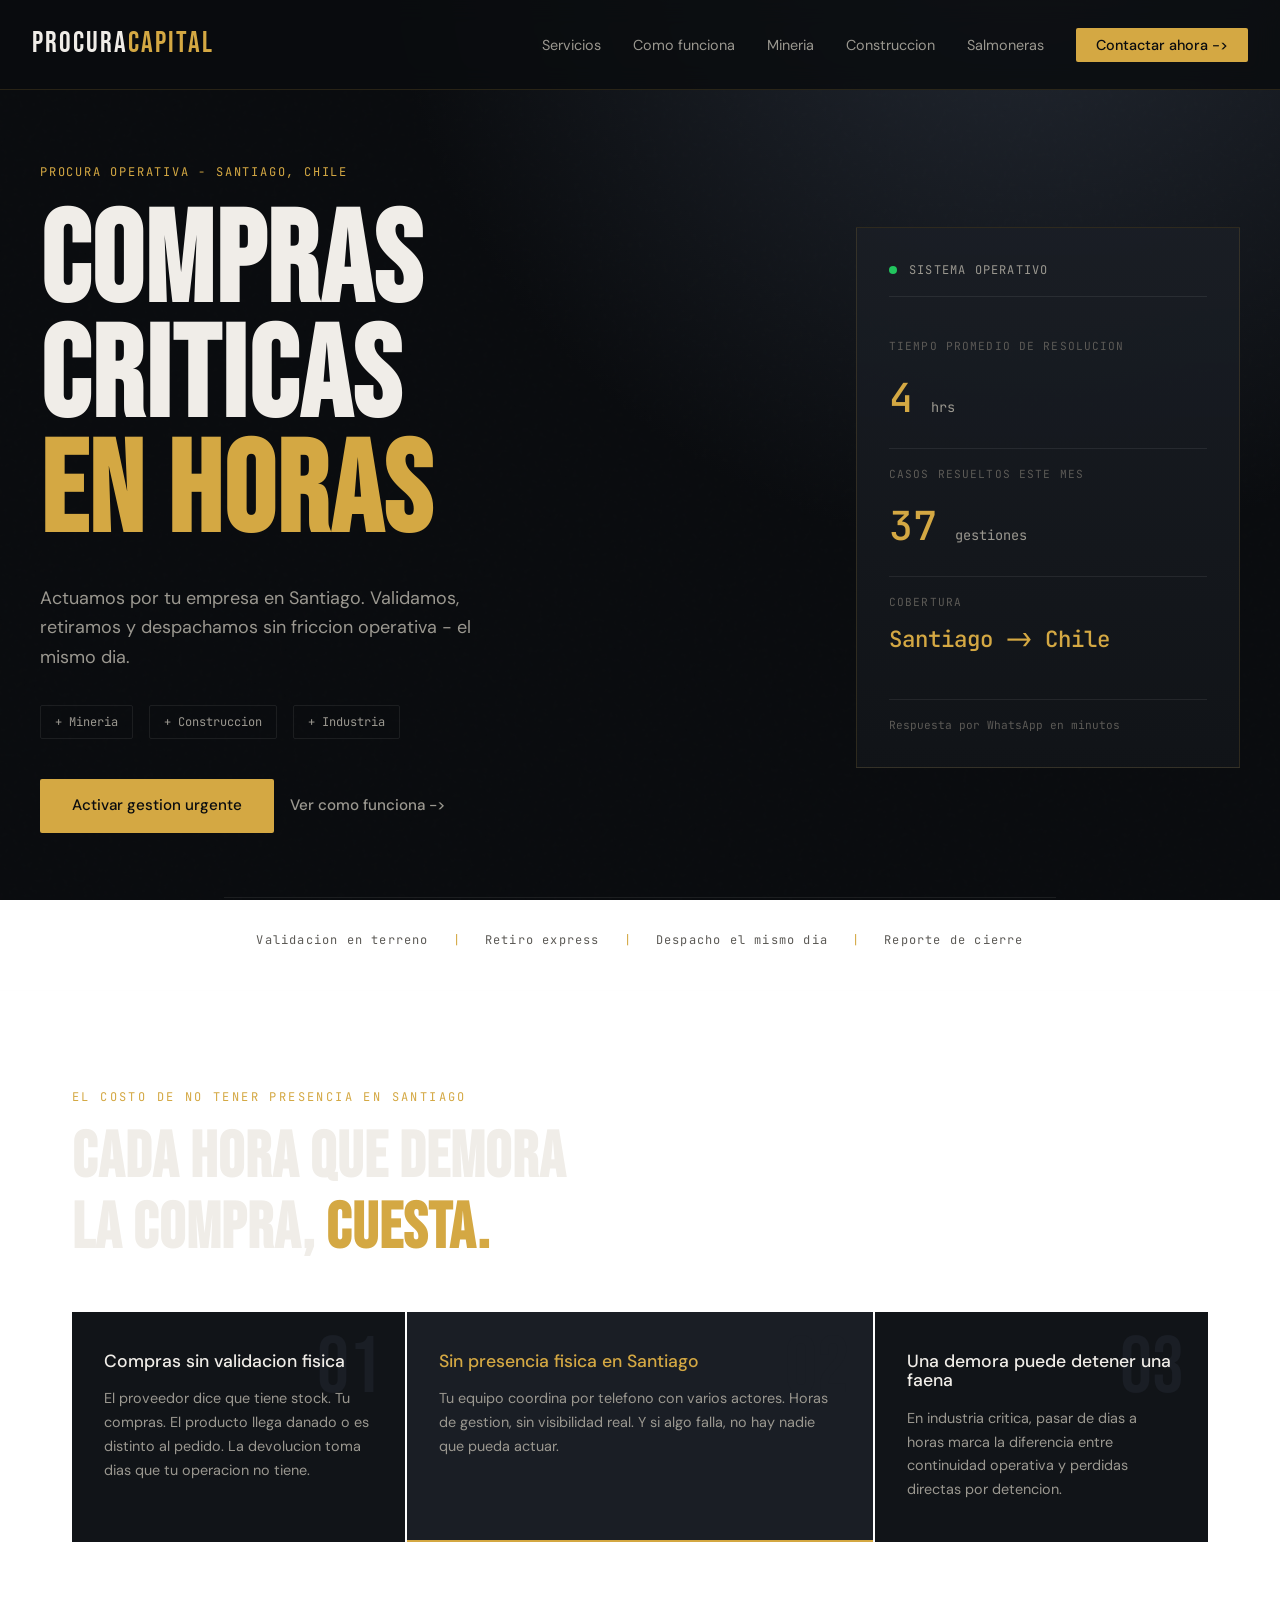
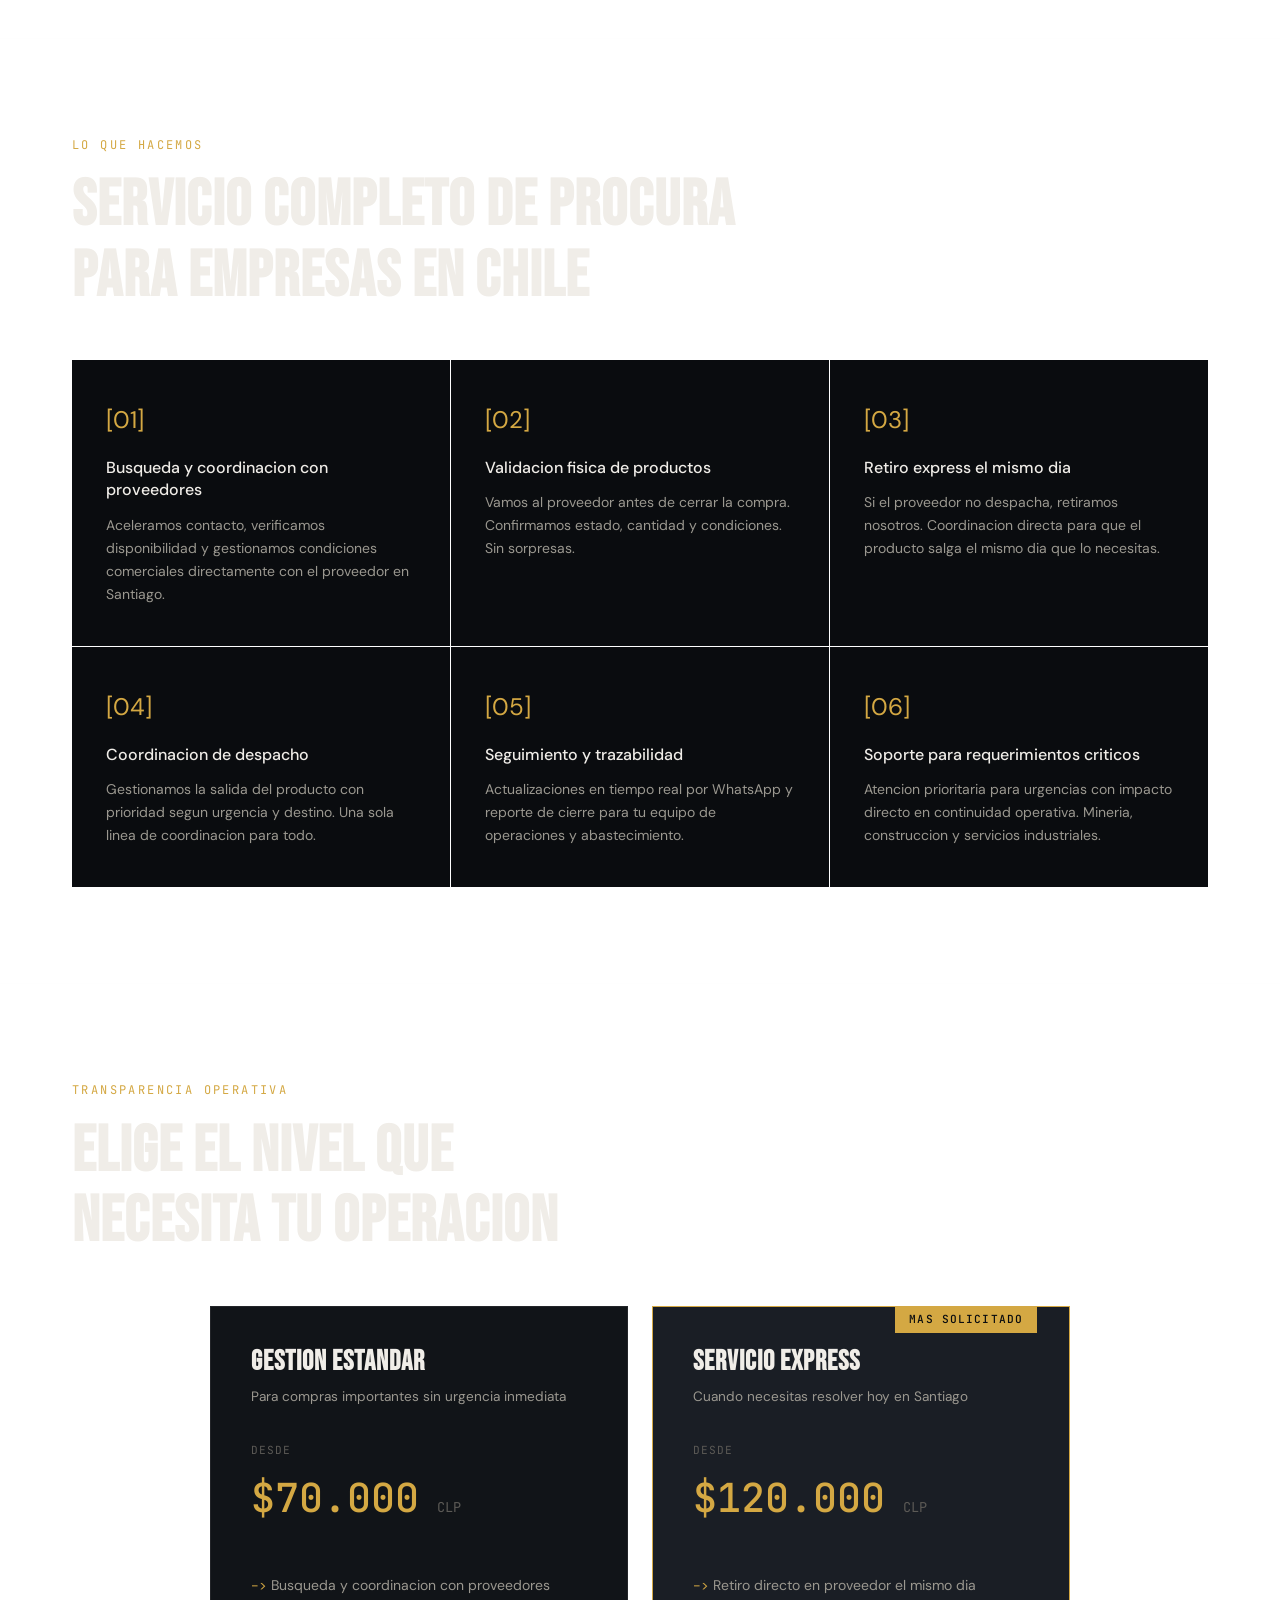
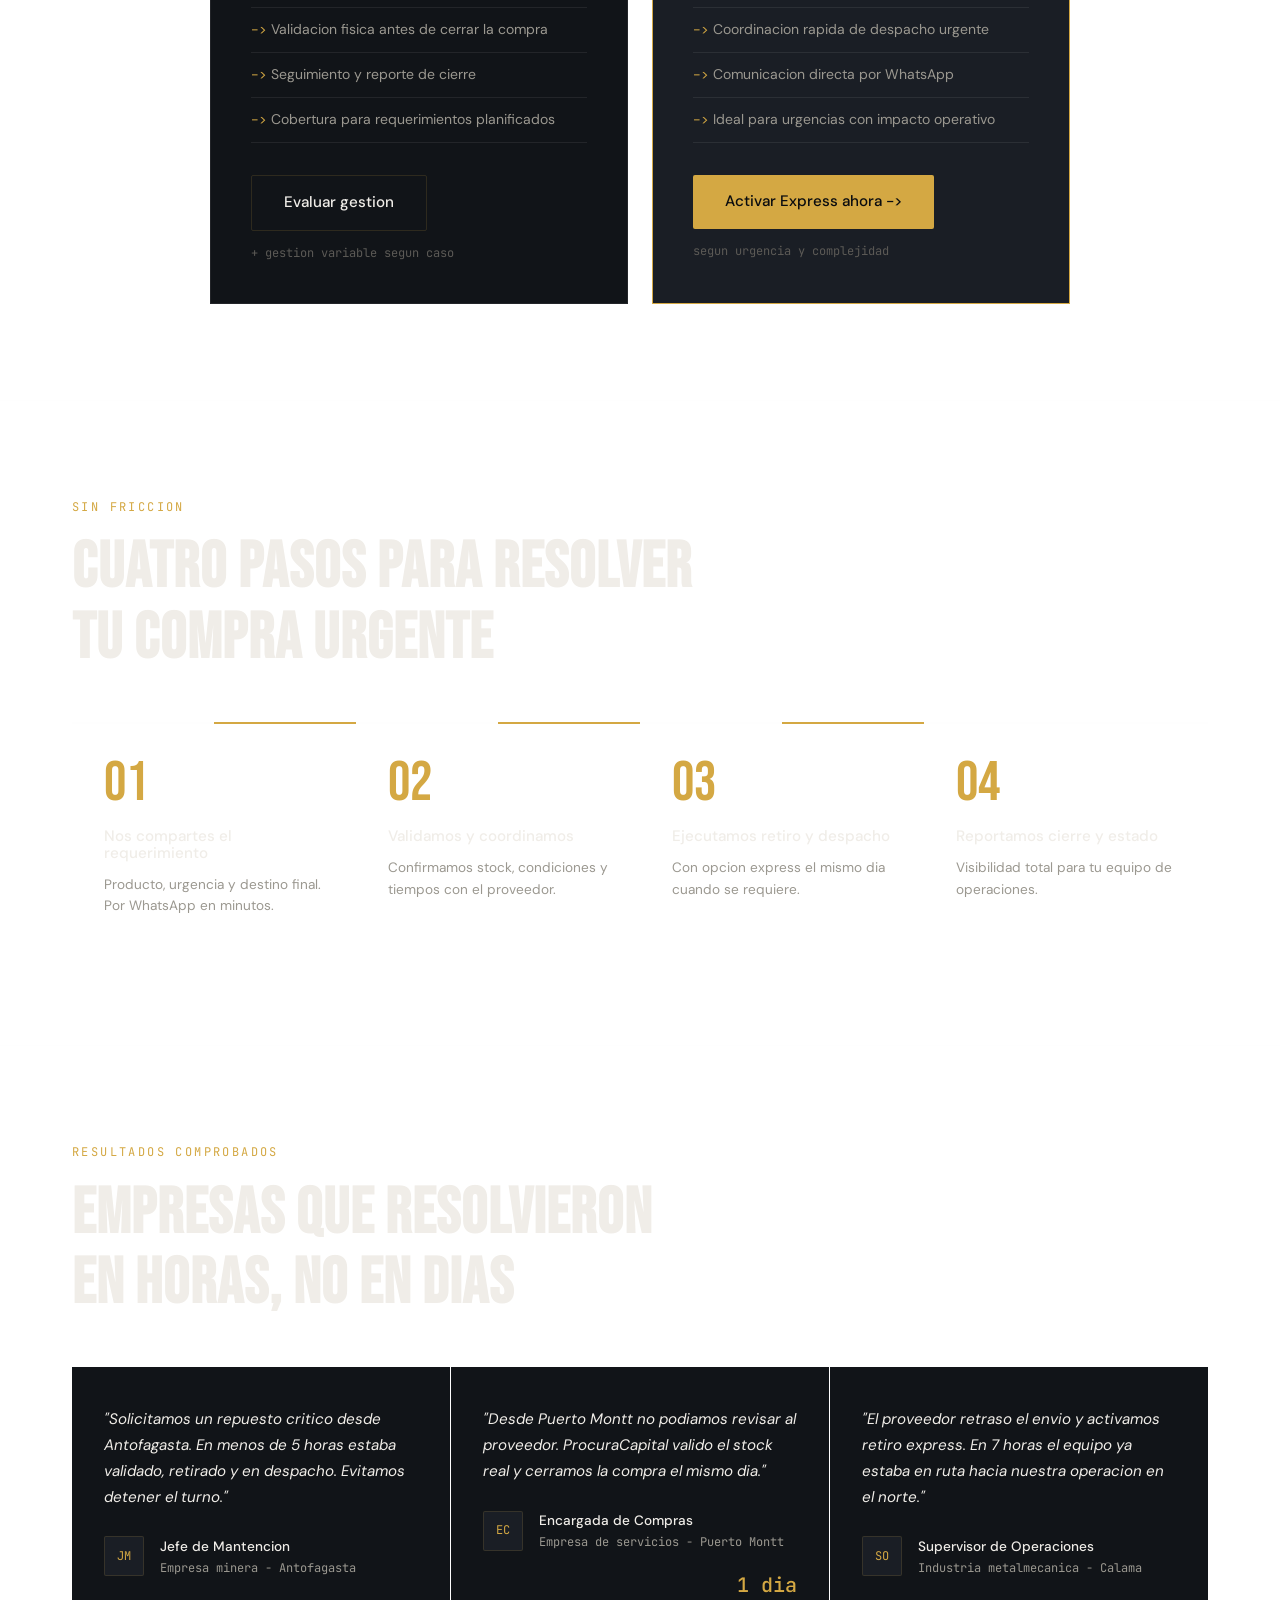
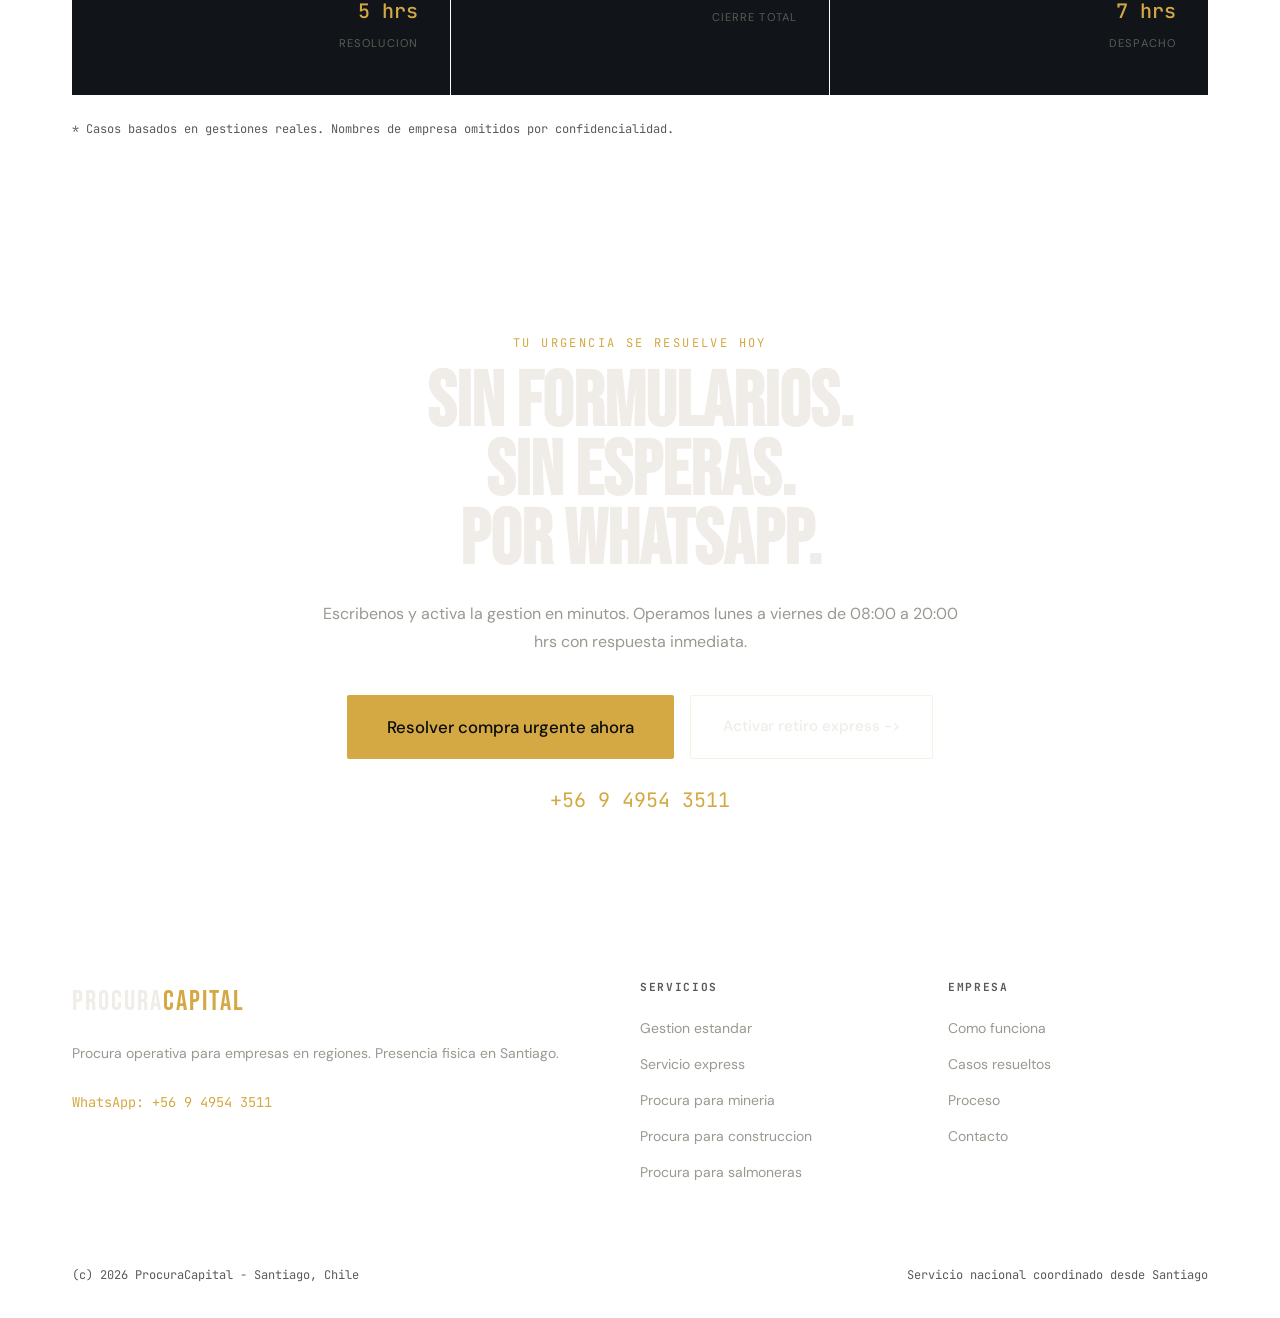
==== commit 45d57898: "Add files via upload" ====
--- a/index.html
+++ b/index.html
@@ -2,396 +2,465 @@
 <html lang="es">
 <head>
   <meta charset="UTF-8">
-  <meta name="viewport" content="width=device-width, initial-scale=1">
-  <title>Compras urgentes en Santiago | Retiro y envío el mismo día</title>
-  <meta name="description" content="Compras urgentes en Santiago para empresas del norte y sur de Chile. Validación física, retiro express y envío el mismo día. Habla por WhatsApp con un operador en Santiago.">
-  <meta name="robots" content="index,follow,max-image-preview:large">
-  <meta name="theme-color" content="#14324a">
+  <meta name="viewport" content="width=device-width, initial-scale=1.0">
+
+  <title>ProcuraCapital | Compras urgentes en Santiago y despacho hoy</title>
+  <meta name="description" content="Resolvemos compras criticas en Santiago para empresas en regiones. Validacion fisica, retiro express y despacho el mismo dia. Mineria, construccion e industria.">
+  <meta name="keywords" content="procura Santiago, compras urgentes Santiago, retiro express Santiago, logistica urgente mineria Chile, validacion proveedor Santiago, despacho mismo dia Santiago">
+  <meta name="author" content="ProcuraCapital">
+  <meta name="robots" content="index, follow">
   <link rel="canonical" href="https://procuracapital.cl/">
+
   <meta property="og:type" content="website">
+  <meta property="og:url" content="https://procuracapital.cl/">
+  <meta property="og:title" content="ProcuraCapital | Compras urgentes en Santiago">
+  <meta property="og:description" content="Validamos, retiramos y despachamos en horas. Presencia fisica en Santiago para empresas que operan en regiones.">
+  <meta property="og:image" content="https://procuracapital.cl/img/og-image.jpg">
   <meta property="og:locale" content="es_CL">
-  <meta property="og:title" content="Compras urgentes en Santiago | Retiro y envío el mismo día">
-  <meta property="og:description" content="Somos tus ojos y manos en Santiago. Validamos, retiramos y despachamos compras urgentes para operaciones industriales, mineras y de servicios.">
-  <meta property="og:url" content="https://procuracapital.cl/">
   <meta property="og:site_name" content="ProcuraCapital">
-  <meta property="og:image" content="img/logo.png">
-  <meta property="og:image:alt" content="Logo ProcuraCapital">
+
   <meta name="twitter:card" content="summary_large_image">
-  <meta name="twitter:title" content="Compras urgentes en Santiago | Retiro y envío el mismo día">
-  <meta name="twitter:description" content="Validación física, retiro express y envío el mismo día para empresas en Chile.">
-  <meta name="twitter:image" content="img/logo.png">
+  <meta name="twitter:title" content="ProcuraCapital | Compras urgentes Santiago">
+  <meta name="twitter:description" content="Retiro express y despacho el mismo dia. Presencia fisica en terreno para tu empresa.">
+  <meta name="twitter:image" content="https://procuracapital.cl/img/og-image.jpg">
+
+  <script type="application/ld+json">
+  {
+    "@context": "https://schema.org",
+    "@type": "LocalBusiness",
+    "name": "ProcuraCapital",
+    "description": "Servicio de procura y logistica urgente B2B en Santiago. Validacion fisica, retiro express y despacho el mismo dia para empresas en regiones.",
+    "url": "https://procuracapital.cl",
+    "telephone": "+56949543511",
+    "areaServed": "Chile",
+    "address": {
+      "@type": "PostalAddress",
+      "addressLocality": "Santiago",
+      "addressCountry": "CL"
+    },
+    "openingHours": "Mo-Fr 08:00-20:00",
+    "priceRange": "$$",
+    "serviceType": ["Procura industrial", "Logistica urgente", "Validacion de proveedores", "Retiro express"],
+    "contactPoint": {
+      "@type": "ContactPoint",
+      "contactType": "customer service",
+      "availableLanguage": "Spanish",
+      "contactOption": "TollFree"
+    },
+    "sameAs": [
+      "https://wa.me/56949543511"
+    ]
+  }
+  </script>
+
   <link rel="preconnect" href="https://fonts.googleapis.com">
   <link rel="preconnect" href="https://fonts.gstatic.com" crossorigin>
-  <!-- Para maximizar performance, considera self-hosting de fuentes en producción. -->
-  <link rel="preload" as="style" href="https://fonts.googleapis.com/css2?family=Manrope:wght@600;700;800&family=Source+Sans+3:wght@400;600;700&display=swap">
-  <link rel="stylesheet" href="https://fonts.googleapis.com/css2?family=Manrope:wght@600;700;800&family=Source+Sans+3:wght@400;600;700&display=swap">
-  <link rel="preload" as="image" href="img/logo.png">
-  <link rel="preload" as="image" href="img/mapa-chile.png">
-  <link rel="stylesheet" href="styles.css">
-  <script src="script.js" defer></script>
-  <script type="application/ld+json">
-    {
-      "@context": "https://schema.org",
-      "@type": "LocalBusiness",
-      "name": "ProcuraCapital",
-      "image": "https://procuracapital.cl/img/logo.png",
-      "url": "https://procuracapital.cl/",
-      "telephone": "+56 9 4954 3511",
-      "address": {
-        "@type": "PostalAddress",
-        "addressLocality": "Santiago",
-        "addressRegion": "Región Metropolitana",
-        "addressCountry": "CL"
-      },
-      "areaServed": "Chile",
-      "description": "Servicio de compras urgentes en Santiago con validación física, retiro express y envío el mismo día.",
-      "makesOffer": {
-        "@type": "Offer",
-        "itemOffered": {
-          "@type": "Service",
-          "name": "Agente de procura en Santiago para compras urgentes y retiro express"
-        }
-      }
-    }
-  </script>
+  <link href="https://fonts.googleapis.com/css2?family=Bebas+Neue&family=DM+Sans:ital,wght@0,300;0,400;0,500;1,300&family=JetBrains+Mono:wght@400;500&display=swap" rel="stylesheet">
+  <link rel="stylesheet" href="css/styles.css">
+  <link rel="icon" type="image/png" sizes="192x192" href="img/logo_icono_192.png">
 </head>
 <body>
-  <a class="skip-link" href="#main-content">Saltar al contenido principal</a>
-  <div class="topbar" role="note">
-    <p>Compras urgentes en Santiago con validación en terreno y retiro express el mismo día.</p>
-  </div>
-
-  <header class="site-header">
-    <div class="container header__bar">
-      <a class="brand" href="#hero" aria-label="Ir al inicio de ProcuraCapital">
-        <img src="img/logo.png" alt="ProcuraCapital" width="260" height="84" decoding="async">
-      </a>
-
-      <button
-        class="menu-toggle"
-        type="button"
-        aria-label="Abrir menú principal"
-        aria-expanded="false"
-        aria-controls="primary-nav"
-        data-menu-toggle
-      >
-        <span class="menu-toggle__line"></span>
-        <span class="menu-toggle__line"></span>
-        <span class="menu-toggle__line"></span>
-      </button>
-
-      <nav class="nav" id="primary-nav" aria-label="Principal" data-menu>
-        <a href="#servicios">Servicios</a>
-        <a href="#proceso">Cómo funciona</a>
-        <a href="#testimonios">Resultados</a>
-        <a href="#contacto">Contacto</a>
-        <a class="btn btn--primary nav__cta" href="https://wa.me/56949543511?text=Hola%2C%20necesito%20resolver%20una%20compra%20urgente%20en%20Santiago." target="_blank" rel="noopener noreferrer" aria-label="Resolver compra urgente ahora por WhatsApp">Resolver compra urgente ahora</a>
-      </nav>
+  <a class="skip-link" href="#contenido-principal">Saltar al contenido principal</a>
+
+  <nav class="nav" role="navigation" aria-label="Navegacion principal">
+    <div class="nav__logo">
+      <a href="index.html" class="nav__logo-text" aria-label="Ir al inicio">PROCURA<span class="accent">CAPITAL</span></a>
     </div>
-  </header>
-
-  <main id="main-content">
-    <section class="hero section" id="hero">
-      <div class="container hero__grid">
-        <div class="hero__content">
-          <p class="eyebrow">Procura operativa para empresas en regiones</p>
-          <h1>Compras críticas en Santiago, resueltas en horas</h1>
-          <p class="lead">Actuamos por tu empresa en Santiago: validamos, retiramos y despachamos sin fricción operativa.</p>
-
-          <ul class="bullet-list hero__bullets" aria-label="Beneficios principales">
-            <li>Validación física antes de compra.</li>
-            <li>Retiro directo en proveedor.</li>
-            <li>Coordinación de despacho el mismo día.</li>
-          </ul>
-
+    <button class="nav__toggle" type="button" aria-expanded="false" aria-controls="nav-links" aria-label="Abrir menu">
+      <span></span><span></span><span></span>
+    </button>
+    <ul class="nav__links" id="nav-links">
+      <li><a href="#servicios">Servicios</a></li>
+      <li><a href="#proceso">Como funciona</a></li>
+      <li><a href="mineria.html">Mineria</a></li>
+      <li><a href="construccion.html">Construccion</a></li>
+      <li><a href="salmoneras.html">Salmoneras</a></li>
+      <li><a href="#contacto" class="nav__cta">Contactar ahora -></a></li>
+    </ul>
+  </nav>
+
+  <main id="contenido-principal">
+    <section class="hero" aria-label="Propuesta de valor principal">
+      <div class="hero__grid">
+        <div class="hero__left">
+          <p class="hero__eyebrow">Procura operativa - Santiago, Chile</p>
+          <h1 class="hero__title">
+            COMPRAS<br>
+            CRITICAS<br>
+            <span class="hero__title--accent">EN HORAS</span>
+          </h1>
+          <p class="hero__sub">
+            Actuamos por tu empresa en Santiago. Validamos, retiramos
+            y despachamos sin friccion operativa - el mismo dia.
+          </p>
+          <div class="hero__tags">
+            <span class="tag">+ Mineria</span>
+            <span class="tag">+ Construccion</span>
+            <span class="tag">+ Industria</span>
+          </div>
           <div class="hero__actions">
-            <a class="btn btn--primary" href="https://wa.me/56949543511?text=Hola%2C%20necesito%20resolver%20una%20compra%20urgente%20en%20Santiago." target="_blank" rel="noopener noreferrer" aria-label="Solicitar gestión urgente por WhatsApp">Solicitar gestión urgente</a>
-            <a class="btn btn--secondary" href="https://wa.me/56949543511?text=Hola%2C%20quiero%20hablar%20con%20un%20operador%20en%20Santiago." target="_blank" rel="noopener noreferrer" aria-label="Hablar con operador en Santiago por WhatsApp">Hablar con operador</a>
-          </div>
-
-          <p class="hero__trustline">Operamos con empresas de minería, construcción y servicios a nivel nacional.</p>
-        </div>
-
-        <aside class="hero__panel card" aria-label="Panel operativo en Santiago">
-          <div class="panel__head">
-            <p class="panel__label">Panel operativo</p>
-            <h2>Operación en Santiago</h2>
-          </div>
-
-          <div class="stats-grid">
-            <article class="card card--soft">
-              <strong>Validación</strong>
-              <p>Revisión física y confirmación antes de compra.</p>
-            </article>
-            <article class="card card--soft">
-              <strong>Retiro</strong>
-              <p>Coordinación directa con proveedor en Santiago.</p>
-            </article>
-            <article class="card card--soft">
-              <strong>Despacho</strong>
-              <p>Salida priorizada según urgencia y destino.</p>
-            </article>
-            <article class="card card--soft">
-              <strong>Reporte</strong>
-              <p>Visibilidad clara para operaciones y abastecimiento.</p>
-            </article>
-          </div>
-
-          <p class="hero__panel-note">Cobertura nacional coordinada desde Santiago para requerimientos con impacto operativo inmediato.</p>
-        </aside>
-      </div>
-    </section>
-
-    <section class="section section--muted" id="problema">
-      <div class="container">
-        <header class="section__header">
-          <p class="eyebrow">Problema</p>
-          <h2>La distancia te quita tiempo, control y continuidad operativa</h2>
-          <p>Cuando la compra está en Santiago y tu equipo opera en otra ciudad, cada demora aumenta el riesgo de detención y costos por atraso.</p>
-        </header>
-
-        <div class="grid grid--3">
-          <article class="card">
-            <h3>No sabes si el producto está disponible de verdad</h3>
-            <p>Comprar sin validación física puede generar errores, devoluciones y retrasos críticos.</p>
-          </article>
-          <article class="card">
-            <h3>Tu equipo no tiene presencia en Santiago</h3>
-            <p>Coordinar por teléfono con varios actores consume horas que tu operación no tiene.</p>
-          </article>
-          <article class="card">
-            <h3>Una demora puede detener una faena</h3>
-            <p>En compras urgentes, pasar de días a horas marca la diferencia entre continuidad y pérdida.</p>
-          </article>
-        </div>
-      </div>
-    </section>
-
-    <section class="section" id="solucion">
-      <div class="container split">
-        <div>
-          <p class="eyebrow">Solución</p>
-          <h2>Actuamos por tu empresa en Santiago con foco en resultado</h2>
-          <p class="lead">No reemplazamos tu equipo de compras. Lo extendemos donde hoy no tienes presencia física.</p>
-          <a class="btn btn--primary" href="https://wa.me/56949543511?text=Hola%2C%20quiero%20activar%20apoyo%20en%20Santiago%20para%20una%20compra%20urgente." target="_blank" rel="noopener noreferrer" aria-label="Hablar por WhatsApp para activar apoyo en Santiago">Hablar con operador en Santiago</a>
-        </div>
-        <div class="card">
-          <ul class="bullet-list">
-            <li>Validamos stock y estado del producto antes de avanzar.</li>
-            <li>Coordinamos proveedor, retiro y salida en una sola línea de gestión.</li>
-            <li>Reducimos fricción para que tu compra urgente se resuelva más rápido.</li>
-          </ul>
-        </div>
-      </div>
-    </section>
-
-    <section class="section" id="servicios">
-      <div class="container">
-        <header class="section__header">
-          <p class="eyebrow">Servicios</p>
-          <h2>Servicio de procura y logística urgente para empresas en Chile</h2>
-        </header>
-
-        <div class="grid grid--3">
-          <article class="card service-card">
-            <h3>Búsqueda y coordinación con proveedores</h3>
-            <p>Aceleramos contacto, disponibilidad y gestión comercial en Santiago.</p>
-          </article>
-          <article class="card service-card">
-            <h3>Validación física de productos</h3>
-            <p>Confirmamos existencia y condiciones antes de cerrar la compra.</p>
-          </article>
-          <article class="card service-card service-card--highlight">
-            <h3>Retiro express y envío el mismo día</h3>
-            <p>Si el proveedor demora, retiramos nosotros y gestionamos salida inmediata.</p>
-          </article>
-          <article class="card service-card">
-            <h3>Compra, retiro y despacho</h3>
-            <p>Coordinación operativa completa para que el producto llegue a destino.</p>
-          </article>
-          <article class="card service-card">
-            <h3>Seguimiento y trazabilidad</h3>
-            <p>Actualizaciones claras para decisiones rápidas y sin puntos ciegos.</p>
-          </article>
-          <article class="card service-card">
-            <h3>Soporte para requerimientos criticos</h3>
-            <p>Atención orientada a continuidad operativa en industria, minería y servicios.</p>
-          </article>
-        </div>
-      </div>
-    </section>
-
-    <section class="section section--muted" id="formas-de-trabajo">
-      <div class="container">
-        <header class="section__header">
-          <p class="eyebrow">Formas de trabajo</p>
-          <h2>Elige el nivel de servicio que necesita tu operación</h2>
-        </header>
-
-        <div class="pricing-grid">
-          <article class="card pricing-card">
-            <h3>Gestión estándar</h3>
-            <p>Para compras importantes sin urgencia inmediata</p>
-            <ul class="bullet-list">
-              <li>Búsqueda y coordinación con proveedores en Santiago</li>
-              <li>Validación física antes de cerrar la compra</li>
-              <li>Seguimiento y reporte de cierre para tu equipo</li>
+            <a href="https://wa.me/56949543511?text=Hola, necesito resolver una compra urgente en Santiago."
+               class="btn btn--primary" target="_blank" rel="noopener noreferrer">
+              Activar gestion urgente
+            </a>
+            <a href="#proceso" class="btn btn--ghost">Ver como funciona -></a>
+          </div>
+        </div>
+
+        <div class="hero__panel" aria-label="Panel de estado operativo">
+          <div class="panel__header">
+            <span class="panel__status-dot"></span>
+            <span class="panel__status-text">Sistema operativo</span>
+          </div>
+          <div class="panel__metric">
+            <span class="panel__metric-label">Tiempo promedio de resolucion</span>
+            <span class="panel__metric-value" data-count="4">0</span>
+            <span class="panel__metric-unit">hrs</span>
+          </div>
+          <div class="panel__divider"></div>
+          <div class="panel__metric">
+            <span class="panel__metric-label">Casos resueltos este mes</span>
+            <span class="panel__metric-value" data-count="37">0</span>
+            <span class="panel__metric-unit">gestiones</span>
+          </div>
+          <div class="panel__divider"></div>
+          <div class="panel__metric">
+            <span class="panel__metric-label">Cobertura</span>
+            <span class="panel__metric-value panel__metric-value--text">Santiago -> Chile</span>
+          </div>
+          <div class="panel__footer">
+            <span>Respuesta por WhatsApp en minutos</span>
+          </div>
+        </div>
+      </div>
+
+      <div class="hero__bottom-bar" role="list" aria-label="Flujo del servicio">
+        <span>Validacion en terreno</span>
+        <span class="dot-sep">|</span>
+        <span>Retiro express</span>
+        <span class="dot-sep">|</span>
+        <span>Despacho el mismo dia</span>
+        <span class="dot-sep">|</span>
+        <span>Reporte de cierre</span>
+      </div>
+    </section>
+
+    <section class="problems" id="problema" aria-label="El problema que resolvemos">
+      <div class="container">
+        <p class="section-eyebrow">El costo de no tener presencia en Santiago</p>
+        <h2 class="section-title">Cada hora que demora<br>la compra, <em>cuesta.</em></h2>
+
+        <div class="problems__grid">
+          <article class="problem-card">
+            <span class="problem-card__number">01</span>
+            <h3 class="problem-card__title">Compras sin validacion fisica</h3>
+            <p class="problem-card__body">
+              El proveedor dice que tiene stock. Tu compras. El producto llega danado
+              o es distinto al pedido. La devolucion toma dias que tu operacion no tiene.
+            </p>
+          </article>
+
+          <article class="problem-card problem-card--featured">
+            <span class="problem-card__number">02</span>
+            <h3 class="problem-card__title">Sin presencia fisica en Santiago</h3>
+            <p class="problem-card__body">
+              Tu equipo coordina por telefono con varios actores. Horas de gestion,
+              sin visibilidad real. Y si algo falla, no hay nadie que pueda actuar.
+            </p>
+            <div class="problem-card__accent-line"></div>
+          </article>
+
+          <article class="problem-card">
+            <span class="problem-card__number">03</span>
+            <h3 class="problem-card__title">Una demora puede detener una faena</h3>
+            <p class="problem-card__body">
+              En industria critica, pasar de dias a horas marca la diferencia entre
+              continuidad operativa y perdidas directas por detencion.
+            </p>
+          </article>
+        </div>
+      </div>
+    </section>
+
+    <section class="services" id="servicios" aria-label="Servicios disponibles">
+      <div class="container">
+        <p class="section-eyebrow">Lo que hacemos</p>
+        <h2 class="section-title">Servicio completo de procura<br>para empresas en Chile</h2>
+
+        <div class="services__grid">
+          <article class="service-card" itemscope itemtype="https://schema.org/Service">
+            <div class="service-card__icon">[01]</div>
+            <h3 class="service-card__title" itemprop="name">Busqueda y coordinacion con proveedores</h3>
+            <p class="service-card__body" itemprop="description">
+              Aceleramos contacto, verificamos disponibilidad y gestionamos condiciones comerciales
+              directamente con el proveedor en Santiago.
+            </p>
+          </article>
+
+          <article class="service-card" itemscope itemtype="https://schema.org/Service">
+            <div class="service-card__icon">[02]</div>
+            <h3 class="service-card__title" itemprop="name">Validacion fisica de productos</h3>
+            <p class="service-card__body" itemprop="description">
+              Vamos al proveedor antes de cerrar la compra. Confirmamos estado,
+              cantidad y condiciones. Sin sorpresas.
+            </p>
+          </article>
+
+          <article class="service-card" itemscope itemtype="https://schema.org/Service">
+            <div class="service-card__icon">[03]</div>
+            <h3 class="service-card__title" itemprop="name">Retiro express el mismo dia</h3>
+            <p class="service-card__body" itemprop="description">
+              Si el proveedor no despacha, retiramos nosotros. Coordinacion directa
+              para que el producto salga el mismo dia que lo necesitas.
+            </p>
+          </article>
+
+          <article class="service-card" itemscope itemtype="https://schema.org/Service">
+            <div class="service-card__icon">[04]</div>
+            <h3 class="service-card__title" itemprop="name">Coordinacion de despacho</h3>
+            <p class="service-card__body" itemprop="description">
+              Gestionamos la salida del producto con prioridad segun urgencia y destino.
+              Una sola linea de coordinacion para todo.
+            </p>
+          </article>
+
+          <article class="service-card" itemscope itemtype="https://schema.org/Service">
+            <div class="service-card__icon">[05]</div>
+            <h3 class="service-card__title" itemprop="name">Seguimiento y trazabilidad</h3>
+            <p class="service-card__body" itemprop="description">
+              Actualizaciones en tiempo real por WhatsApp y reporte de cierre para
+              tu equipo de operaciones y abastecimiento.
+            </p>
+          </article>
+
+          <article class="service-card" itemscope itemtype="https://schema.org/Service">
+            <div class="service-card__icon">[06]</div>
+            <h3 class="service-card__title" itemprop="name">Soporte para requerimientos criticos</h3>
+            <p class="service-card__body" itemprop="description">
+              Atencion prioritaria para urgencias con impacto directo en continuidad
+              operativa. Mineria, construccion y servicios industriales.
+            </p>
+          </article>
+        </div>
+      </div>
+    </section>
+
+    <section class="pricing" id="precios" aria-label="Planes y precios">
+      <div class="container">
+        <p class="section-eyebrow">Transparencia operativa</p>
+        <h2 class="section-title">Elige el nivel que<br>necesita tu operacion</h2>
+
+        <div class="pricing__grid">
+          <article class="pricing-card" itemscope itemtype="https://schema.org/Offer">
+            <div class="pricing-card__header">
+              <h3 class="pricing-card__name" itemprop="name">Gestion Estandar</h3>
+              <p class="pricing-card__desc">Para compras importantes sin urgencia inmediata</p>
+            </div>
+            <div class="pricing-card__price">
+              <span class="pricing-card__from">desde</span>
+              <span class="pricing-card__amount" itemprop="price">$70.000</span>
+              <span class="pricing-card__currency" itemprop="priceCurrency">CLP</span>
+            </div>
+            <ul class="pricing-card__features" role="list">
+              <li>Busqueda y coordinacion con proveedores</li>
+              <li>Validacion fisica antes de cerrar la compra</li>
+              <li>Seguimiento y reporte de cierre</li>
               <li>Cobertura para requerimientos planificados</li>
             </ul>
-            <div class="pricing-value">
-              Desde $70.000
-              <span>+ gestión variable según caso</span>
+            <a href="https://wa.me/56949543511?text=Hola, quiero evaluar una gestion estandar."
+               class="btn btn--outline" target="_blank" rel="noopener noreferrer" itemprop="url">
+              Evaluar gestion
+            </a>
+            <p class="pricing-card__note">+ gestion variable segun caso</p>
+          </article>
+
+          <article class="pricing-card pricing-card--featured" itemscope itemtype="https://schema.org/Offer">
+            <div class="pricing-card__badge">Mas solicitado</div>
+            <div class="pricing-card__header">
+              <h3 class="pricing-card__name" itemprop="name">Servicio Express</h3>
+              <p class="pricing-card__desc">Cuando necesitas resolver hoy en Santiago</p>
             </div>
-            <a class="btn btn--secondary" href="#contacto" aria-label="Ir a la sección de contacto para evaluar gestión">Evaluar gestión</a>
-          </article>
-
-          <article class="card pricing-card pricing-card--featured">
-            <span class="pricing-badge">Más solicitado</span>
-            <h3>Servicio Express</h3>
-            <p>Cuando necesitas resolver hoy en Santiago</p>
-            <ul class="bullet-list">
-              <li>Retiro directo en proveedor el mismo día</li>
-              <li>Coordinación rápida de despacho urgente</li>
-              <li>Ideal para urgencias con impacto operativo inmediato</li>
-              <li>Comunicación directa por WhatsApp en tiempo real</li>
+            <div class="pricing-card__price">
+              <span class="pricing-card__from">desde</span>
+              <span class="pricing-card__amount" itemprop="price">$120.000</span>
+              <span class="pricing-card__currency" itemprop="priceCurrency">CLP</span>
+            </div>
+            <ul class="pricing-card__features" role="list">
+              <li>Retiro directo en proveedor el mismo dia</li>
+              <li>Coordinacion rapida de despacho urgente</li>
+              <li>Comunicacion directa por WhatsApp</li>
+              <li>Ideal para urgencias con impacto operativo</li>
             </ul>
-            <div class="pricing-value">
-              Desde $120.000
-              <span>según urgencia y complejidad</span>
-            </div>
-            <a class="btn btn--primary" href="https://wa.me/56949543511?text=Hola%2C%20quiero%20activar%20el%20Servicio%20Express%20ahora." target="_blank" rel="noopener noreferrer" aria-label="Activar Servicio Express ahora por WhatsApp">Activar Express ahora</a>
-          </article>
-        </div>
-
-        <p class="pricing-note">Cada caso se evalúa según urgencia, complejidad y riesgo operativo.</p>
-      </div>
-    </section>
-
-    <section class="section section--dark" id="express">
-      <div class="container split split--tight">
-        <div>
-          <p class="eyebrow eyebrow--light">Servicio express</p>
-          <h2>Si el proveedor no envía, activamos retiro hoy</h2>
-          <p>Vamos al proveedor, retiramos, coordinamos despacho y dejamos la gestión cerrada en el mismo día cuando la operación no puede esperar.</p>
-        </div>
-        <div class="card card--soft card--dark">
-          <ul class="bullet-list bullet-list--light">
-            <li>Retiro directo en proveedor dentro de Santiago.</li>
-            <li>Coordinación rápida de salida y despacho.</li>
-            <li>Ideal para repuestos o insumos con impacto operativo inmediato.</li>
-          </ul>
-          <a class="btn btn--light" href="https://wa.me/56949543511?text=Hola%2C%20quiero%20activar%20retiro%20express%20hoy." target="_blank" rel="noopener noreferrer" aria-label="Activar retiro hoy por WhatsApp">Activar retiro hoy</a>
-        </div>
-      </div>
-    </section>
-
-    <section class="section" id="proceso">
-      <div class="container">
-        <header class="section__header">
-          <p class="eyebrow">Cómo funciona</p>
-          <h2>Proceso simple para resolver urgencias en 4 pasos</h2>
-        </header>
-
-        <ol class="steps" aria-label="Proceso operativo en cuatro pasos">
-          <li class="card steps__item">
-            <strong>1</strong>
-            <h3>Nos compartes tu requerimiento</h3>
-            <p>Producto, urgencia y destino final.</p>
+            <a href="https://wa.me/56949543511?text=Hola, quiero activar el Servicio Express ahora."
+               class="btn btn--primary" target="_blank" rel="noopener noreferrer" itemprop="url">
+              Activar Express ahora ->
+            </a>
+            <p class="pricing-card__note">segun urgencia y complejidad</p>
+          </article>
+        </div>
+      </div>
+    </section>
+
+    <section class="process" id="proceso" aria-label="Como funciona el servicio">
+      <div class="container">
+        <p class="section-eyebrow">Sin friccion</p>
+        <h2 class="section-title">Cuatro pasos para resolver<br>tu compra urgente</h2>
+
+        <ol class="process__steps" role="list">
+          <li class="process__step">
+            <span class="process__step-num" aria-hidden="true">01</span>
+            <div class="process__step-connector" aria-hidden="true"></div>
+            <h3 class="process__step-title">Nos compartes el requerimiento</h3>
+            <p class="process__step-body">Producto, urgencia y destino final. Por WhatsApp en minutos.</p>
           </li>
-          <li class="card steps__item">
-            <strong>2</strong>
-            <h3>Validamos y coordinamos</h3>
-            <p>Confirmamos condiciones y tiempos con proveedor.</p>
+          <li class="process__step">
+            <span class="process__step-num" aria-hidden="true">02</span>
+            <div class="process__step-connector" aria-hidden="true"></div>
+            <h3 class="process__step-title">Validamos y coordinamos</h3>
+            <p class="process__step-body">Confirmamos stock, condiciones y tiempos con el proveedor.</p>
           </li>
-          <li class="card steps__item">
-            <strong>3</strong>
-            <h3>Ejecutamos retiro y despacho</h3>
-            <p>Con opción express el mismo día cuando se requiere.</p>
+          <li class="process__step">
+            <span class="process__step-num" aria-hidden="true">03</span>
+            <div class="process__step-connector" aria-hidden="true"></div>
+            <h3 class="process__step-title">Ejecutamos retiro y despacho</h3>
+            <p class="process__step-body">Con opcion express el mismo dia cuando se requiere.</p>
           </li>
-          <li class="card steps__item">
-            <strong>4</strong>
-            <h3>Te reportamos cierre y estado</h3>
-            <p>Visibilidad clara para tu equipo de operaciones.</p>
+          <li class="process__step">
+            <span class="process__step-num" aria-hidden="true">04</span>
+            <h3 class="process__step-title">Reportamos cierre y estado</h3>
+            <p class="process__step-body">Visibilidad total para tu equipo de operaciones.</p>
           </li>
         </ol>
       </div>
     </section>
 
-    <section class="section section--muted" id="diferenciales">
-      <div class="container split">
-        <div>
-          <p class="eyebrow">Diferenciales</p>
-          <h2>Velocidad, control y presencia real en terreno</h2>
-        </div>
-        <div class="card">
-          <ul class="bullet-list">
-            <li>Presencia física en Santiago para actuar por tu empresa.</li>
-            <li>Validación en terreno para reducir errores de compra.</li>
-            <li>Comunicación directa por WhatsApp y seguimiento continuo.</li>
-            <li>Servicio express para urgencias con impacto operativo.</li>
-          </ul>
-        </div>
-      </div>
-    </section>
-
-    <section class="section" id="testimonios">
-      <div class="container">
-        <header class="section__header">
-          <p class="eyebrow">Prueba social</p>
-          <h2>Casos breves de empresas que resolvieron en horas</h2>
-        </header>
-
-        <div class="grid grid--3">
-          <article class="card testimonial">
-            <p>"Solicitamos un repuesto desde Antofagasta y en menos de 5 horas ya estaba validado, retirado y en despacho. Evitamos detener turno."</p>
-            <span>Jefe de Mantención, empresa minera - Antofagasta</span>
-          </article>
-          <article class="card testimonial">
-            <p>"Desde Puerto Montt no teníamos cómo revisar proveedor en Santiago. ProcuraCapital validó stock real y cerramos compra el mismo día."</p>
-            <span>Encargada de Compras, empresa de servicios - Puerto Montt</span>
-          </article>
-          <article class="card testimonial">
-            <p>"El proveedor retrasó envío y activamos retiro express. En 7 horas el equipo ya iba en ruta a nuestra operación en el norte."</p>
-            <span>Supervisor de Operaciones, industria metalmecánica - Calama</span>
-          </article>
-        </div>
-      </div>
-    </section>
-
-    <section class="section section--cta" id="contacto">
-      <div class="container split split--tight">
-        <div>
-          <p class="eyebrow eyebrow--light">Contacto directo</p>
-          <h2>Tu urgencia se resuelve más rápido por WhatsApp</h2>
-          <p>Sin formularios largos. Escríbenos y activa la gestión en minutos.</p>
-        </div>
-        <div class="contact-actions">
-          <a class="card contact-action" href="https://wa.me/56949543511?text=Hola%2C%20necesito%20resolver%20una%20compra%20urgente%20en%20Santiago." target="_blank" rel="noopener noreferrer" aria-label="Abrir WhatsApp para compra urgente">
-            <strong>Resolver compra urgente ahora</strong>
-            <span>Repuestos, insumos o tecnología para continuidad operativa.</span>
+    <section class="cases" id="resultados" aria-label="Casos reales de clientes">
+      <div class="container">
+        <p class="section-eyebrow">Resultados comprobados</p>
+        <h2 class="section-title">Empresas que resolvieron<br>en horas, no en dias</h2>
+
+        <div class="cases__grid">
+          <blockquote class="case-card" cite="empresa minera Antofagasta">
+            <p class="case-card__quote">
+              "Solicitamos un repuesto critico desde Antofagasta. En menos de 5 horas
+              estaba validado, retirado y en despacho. Evitamos detener el turno."
+            </p>
+            <footer class="case-card__footer">
+              <div class="case-card__avatar" aria-hidden="true">JM</div>
+              <div>
+                <cite class="case-card__name">Jefe de Mantencion</cite>
+                <span class="case-card__company">Empresa minera - Antofagasta</span>
+              </div>
+              <div class="case-card__metric">
+                <span class="case-card__metric-value">5 hrs</span>
+                <span class="case-card__metric-label">resolucion</span>
+              </div>
+            </footer>
+          </blockquote>
+
+          <blockquote class="case-card" cite="empresa de servicios Puerto Montt">
+            <p class="case-card__quote">
+              "Desde Puerto Montt no podiamos revisar al proveedor. ProcuraCapital
+              valido el stock real y cerramos la compra el mismo dia."
+            </p>
+            <footer class="case-card__footer">
+              <div class="case-card__avatar" aria-hidden="true">EC</div>
+              <div>
+                <cite class="case-card__name">Encargada de Compras</cite>
+                <span class="case-card__company">Empresa de servicios - Puerto Montt</span>
+              </div>
+              <div class="case-card__metric">
+                <span class="case-card__metric-value">1 dia</span>
+                <span class="case-card__metric-label">cierre total</span>
+              </div>
+            </footer>
+          </blockquote>
+
+          <blockquote class="case-card" cite="empresa metalmecanica Calama">
+            <p class="case-card__quote">
+              "El proveedor retraso el envio y activamos retiro express.
+              En 7 horas el equipo ya estaba en ruta hacia nuestra operacion en el norte."
+            </p>
+            <footer class="case-card__footer">
+              <div class="case-card__avatar" aria-hidden="true">SO</div>
+              <div>
+                <cite class="case-card__name">Supervisor de Operaciones</cite>
+                <span class="case-card__company">Industria metalmecanica - Calama</span>
+              </div>
+              <div class="case-card__metric">
+                <span class="case-card__metric-value">7 hrs</span>
+                <span class="case-card__metric-label">despacho</span>
+              </div>
+            </footer>
+          </blockquote>
+        </div>
+
+        <p class="cases__disclaimer">
+          * Casos basados en gestiones reales. Nombres de empresa omitidos por confidencialidad.
+        </p>
+      </div>
+    </section>
+
+    <section class="cta-final" id="contacto" aria-label="Contacto y activacion">
+      <div class="container">
+        <div class="cta-final__inner">
+          <p class="section-eyebrow">Tu urgencia se resuelve hoy</p>
+          <h2 class="cta-final__title">Sin formularios.<br>Sin esperas.<br>Por WhatsApp.</h2>
+          <p class="cta-final__sub">
+            Escribenos y activa la gestion en minutos. Operamos lunes a viernes
+            de 08:00 a 20:00 hrs con respuesta inmediata.
+          </p>
+          <div class="cta-final__actions">
+            <a href="https://wa.me/56949543511?text=Hola, necesito resolver una compra urgente en Santiago."
+               class="btn btn--primary btn--large" target="_blank" rel="noopener noreferrer">
+              Resolver compra urgente ahora
+            </a>
+            <a href="https://wa.me/56949543511?text=Hola, quiero activar retiro express hoy."
+               class="btn btn--outline" target="_blank" rel="noopener noreferrer">
+              Activar retiro express ->
+            </a>
+          </div>
+          <p class="cta-final__number">+56 9 4954 3511</p>
+        </div>
+      </div>
+    </section>
+  </main>
+
+  <footer class="footer" role="contentinfo" itemscope itemtype="https://schema.org/Organization">
+    <div class="container">
+      <div class="footer__grid">
+        <div class="footer__brand">
+          <span class="footer__logo" itemprop="name">PROCURA<span class="accent">CAPITAL</span></span>
+          <p class="footer__tagline" itemprop="description">
+            Procura operativa para empresas en regiones. Presencia fisica en Santiago.
+          </p>
+          <a href="https://wa.me/56949543511" class="footer__whatsapp" itemprop="telephone" target="_blank" rel="noopener noreferrer">
+            WhatsApp: +56 9 4954 3511
           </a>
-          <a class="card contact-action" href="https://wa.me/56949543511?text=Hola%2C%20quiero%20hablar%20con%20un%20operador%20en%20Santiago." target="_blank" rel="noopener noreferrer" aria-label="Abrir WhatsApp para hablar con operador">
-            <strong>Hablar con operador en Santiago</strong>
-            <span>Coordinación directa para validar y ejecutar hoy.</span>
-          </a>
-          <a class="card contact-action contact-action--highlight" href="https://wa.me/56949543511?text=Hola%2C%20quiero%20activar%20retiro%20hoy." target="_blank" rel="noopener noreferrer" aria-label="Abrir WhatsApp para activar retiro hoy">
-            <strong>Activar retiro hoy</strong>
-            <span>Si el proveedor demora en despachar, lo resolvemos por ti.</span>
-          </a>
-        </div>
-      </div>
-    </section>
-  </main>
-
-  <footer class="site-footer">
-    <div class="container site-footer__inner">
-      <p>ProcuraCapital | Compras urgentes, validación en terreno y retiro express en Santiago.</p>
-      <a href="#hero" aria-label="Volver al inicio">Volver arriba</a>
+        </div>
+        <nav class="footer__nav" aria-label="Navegacion footer">
+          <h4>Servicios</h4>
+          <a href="#servicios">Gestion estandar</a>
+          <a href="#servicios">Servicio express</a>
+          <a href="mineria.html">Procura para mineria</a>
+          <a href="construccion.html">Procura para construccion</a>
+          <a href="salmoneras.html">Procura para salmoneras</a>
+        </nav>
+        <nav class="footer__nav" aria-label="Navegacion secundaria footer">
+          <h4>Empresa</h4>
+          <a href="como-funciona.html">Como funciona</a>
+          <a href="#resultados">Casos resueltos</a>
+          <a href="#proceso">Proceso</a>
+          <a href="#contacto">Contacto</a>
+        </nav>
+      </div>
+      <div class="footer__bottom">
+        <p>(c) <span id="year"></span> ProcuraCapital - Santiago, Chile</p>
+        <p itemprop="areaServed">Servicio nacional coordinado desde Santiago</p>
+      </div>
     </div>
   </footer>
 
-  <a class="whatsapp-float" href="https://wa.me/56949543511?text=Hola%2C%20necesito%20apoyo%20de%20ProcuraCapital." target="_blank" rel="noopener noreferrer" aria-label="Abrir WhatsApp directo de ProcuraCapital">
-    WhatsApp directo
-  </a>
+  <script src="js/main.js" defer></script>
 </body>
-</html>
+</html>
--- a/css/styles.css
+++ b/css/styles.css
@@ -0,0 +1,1092 @@
+:root {
+  --color-bg: #0A0C0F;
+  --color-bg-2: #111418;
+  --color-bg-3: #1A1E25;
+  --color-accent: #D4A843;
+  --color-accent-dim: #A07C28;
+  --color-text: #F0EDE8;
+  --color-text-2: #9B9890;
+  --color-text-3: #5C5A56;
+  --color-border: rgba(212, 168, 67, 0.15);
+  --color-border-2: rgba(240, 237, 232, 0.08);
+  --font-display: "Bebas Neue", sans-serif;
+  --font-body: "DM Sans", sans-serif;
+  --font-mono: "JetBrains Mono", monospace;
+  --container: 1200px;
+}
+
+* , *::before, *::after {
+  box-sizing: border-box;
+  margin: 0;
+  padding: 0;
+}
+
+html {
+  scroll-behavior: smooth;
+}
+
+body {
+  font-family: var(--font-body);
+  background: radial-gradient(circle at 80% -10%, #242a34 0%, var(--color-bg) 45%) fixed;
+  color: var(--color-text);
+  font-size: 16px;
+  line-height: 1.7;
+  -webkit-font-smoothing: antialiased;
+  position: relative;
+}
+
+body::before {
+  content: "";
+  position: fixed;
+  inset: 0;
+  background-image: url("data:image/svg+xml,%3Csvg viewBox='0 0 200 200' xmlns='http://www.w3.org/2000/svg'%3E%3Cfilter id='n'%3E%3CfeTurbulence type='fractalNoise' baseFrequency='0.9' numOctaves='4' stitchTiles='stitch'/%3E%3C/filter%3E%3Crect width='100%25' height='100%25' filter='url(%23n)' opacity='0.03'/%3E%3C/svg%3E");
+  pointer-events: none;
+  z-index: 0;
+  opacity: 0.35;
+}
+
+main,
+footer,
+nav {
+  position: relative;
+  z-index: 1;
+}
+
+img {
+  max-width: 100%;
+  display: block;
+}
+
+a {
+  color: inherit;
+}
+
+.container {
+  max-width: var(--container);
+  margin: 0 auto;
+  padding: 0 2rem;
+}
+
+.skip-link {
+  position: absolute;
+  left: -9999px;
+  top: 0;
+  background: var(--color-accent);
+  color: var(--color-bg);
+  font-weight: 500;
+  padding: 0.75rem 1rem;
+  z-index: 200;
+}
+
+.skip-link:focus {
+  left: 1rem;
+  top: 1rem;
+}
+
+h1,
+h2,
+h3 {
+  line-height: 1.1;
+}
+
+.section-eyebrow {
+  font-family: var(--font-mono);
+  font-size: 0.75rem;
+  letter-spacing: 0.2em;
+  text-transform: uppercase;
+  color: var(--color-accent);
+  margin-bottom: 1rem;
+}
+
+.section-title {
+  font-family: var(--font-display);
+  font-size: clamp(2.5rem, 5vw, 4rem);
+  color: var(--color-text);
+  margin-bottom: 3rem;
+  letter-spacing: 1px;
+}
+
+.section-title em {
+  color: var(--color-accent);
+  font-style: normal;
+}
+
+.btn {
+  display: inline-flex;
+  align-items: center;
+  justify-content: center;
+  gap: 0.5rem;
+  padding: 0.875rem 2rem;
+  font-family: var(--font-body);
+  font-weight: 500;
+  font-size: 0.95rem;
+  border-radius: 2px;
+  text-decoration: none;
+  transition: all 0.2s ease;
+  cursor: pointer;
+  border: none;
+}
+
+.btn--primary {
+  background: var(--color-accent);
+  color: #0A0C0F;
+}
+
+.btn--primary:hover {
+  background: var(--color-accent-dim);
+  transform: translateY(-1px);
+}
+
+.btn--outline {
+  background: transparent;
+  border: 1px solid var(--color-border);
+  color: var(--color-text);
+}
+
+.btn--outline:hover {
+  border-color: var(--color-accent);
+  color: var(--color-accent);
+}
+
+.btn--ghost {
+  background: transparent;
+  color: var(--color-text-2);
+  padding-left: 0;
+}
+
+.btn--ghost:hover {
+  color: var(--color-text);
+}
+
+.btn--large {
+  padding: 1.125rem 2.5rem;
+  font-size: 1.05rem;
+}
+
+section {
+  padding: 6rem 0;
+  border-top: 1px solid var(--color-border-2);
+}
+
+section:first-of-type {
+  border-top: none;
+}
+
+.fade-in {
+  opacity: 0;
+  transform: translateY(24px);
+  transition: opacity 0.6s ease, transform 0.6s ease;
+}
+
+.fade-in.visible {
+  opacity: 1;
+  transform: translateY(0);
+}
+
+.nav {
+  position: sticky;
+  top: 0;
+  z-index: 100;
+  display: flex;
+  align-items: center;
+  justify-content: space-between;
+  padding: 1.25rem 2rem;
+  background: rgba(10, 12, 15, 0.84);
+  backdrop-filter: blur(12px);
+  border-bottom: 1px solid var(--color-border);
+}
+
+.nav__logo-text {
+  font-family: var(--font-display);
+  font-size: 1.8rem;
+  letter-spacing: 2px;
+  color: var(--color-text);
+  text-decoration: none;
+}
+
+.nav__links {
+  display: flex;
+  gap: 2rem;
+  list-style: none;
+  align-items: center;
+}
+
+.nav__links a {
+  color: var(--color-text-2);
+  text-decoration: none;
+  font-size: 0.9rem;
+  transition: color 0.2s;
+}
+
+.nav__links a:hover,
+.nav__links a.active {
+  color: var(--color-text);
+}
+
+.nav__cta {
+  background: var(--color-accent) !important;
+  color: #0A0C0F !important;
+  padding: 0.5rem 1.25rem;
+  border-radius: 2px;
+  font-weight: 500;
+}
+
+.nav__toggle {
+  display: none;
+  background: transparent;
+  border: 1px solid var(--color-border);
+  width: 42px;
+  height: 42px;
+  align-items: center;
+  justify-content: center;
+  flex-direction: column;
+  gap: 5px;
+  cursor: pointer;
+}
+
+.nav__toggle span {
+  width: 18px;
+  height: 2px;
+  background: var(--color-text);
+}
+
+.accent {
+  color: var(--color-accent);
+}
+
+.hero {
+  min-height: 100vh;
+  display: flex;
+  flex-direction: column;
+  justify-content: center;
+  padding: 4rem 2rem 2rem;
+}
+
+.hero__grid {
+  display: grid;
+  grid-template-columns: repeat(12, 1fr);
+  gap: 1.5rem;
+  align-items: center;
+  max-width: var(--container);
+  margin: 0 auto;
+  width: 100%;
+}
+
+.hero__left {
+  grid-column: 1 / span 8;
+}
+
+.hero__panel {
+  grid-column: 9 / span 4;
+}
+
+.hero__eyebrow {
+  font-family: var(--font-mono);
+  font-size: 0.75rem;
+  letter-spacing: 0.15em;
+  text-transform: uppercase;
+  color: var(--color-accent);
+  margin-bottom: 1.5rem;
+}
+
+.hero__title {
+  font-family: var(--font-display);
+  font-size: clamp(72px, 10vw, 140px);
+  line-height: 0.9;
+  letter-spacing: 2px;
+  color: var(--color-text);
+  margin-bottom: 2rem;
+}
+
+.hero__title--accent {
+  color: var(--color-accent);
+}
+
+.hero__sub {
+  font-size: 1.125rem;
+  color: var(--color-text-2);
+  max-width: 480px;
+  margin-bottom: 2rem;
+  line-height: 1.65;
+}
+
+.hero__tags {
+  display: flex;
+  gap: 1rem;
+  margin-bottom: 2.5rem;
+  flex-wrap: wrap;
+}
+
+.tag {
+  font-family: var(--font-mono);
+  font-size: 0.75rem;
+  color: var(--color-text-2);
+  border: 1px solid var(--color-border-2);
+  padding: 0.375rem 0.875rem;
+  border-radius: 2px;
+}
+
+.hero__actions {
+  display: flex;
+  gap: 1rem;
+  flex-wrap: wrap;
+}
+
+.hero__panel {
+  background: linear-gradient(180deg, rgba(26, 30, 37, 0.94), rgba(17, 20, 24, 0.98));
+  border: 1px solid var(--color-border);
+  padding: 2rem;
+  font-family: var(--font-mono);
+}
+
+.panel__header {
+  display: flex;
+  align-items: center;
+  gap: 0.75rem;
+  margin-bottom: 1.5rem;
+  padding-bottom: 1rem;
+  border-bottom: 1px solid var(--color-border-2);
+}
+
+.panel__status-dot {
+  width: 8px;
+  height: 8px;
+  background: #22c55e;
+  border-radius: 50%;
+  animation: pulse 2s infinite;
+}
+
+@keyframes pulse {
+  0%,
+  100% {
+    opacity: 1;
+    box-shadow: 0 0 0 0 rgba(34, 197, 94, 0.4);
+  }
+  50% {
+    box-shadow: 0 0 0 6px rgba(34, 197, 94, 0);
+  }
+}
+
+.panel__status-text {
+  font-size: 0.75rem;
+  color: var(--color-text-2);
+  letter-spacing: 0.1em;
+  text-transform: uppercase;
+}
+
+.panel__metric {
+  padding: 1rem 0;
+}
+
+.panel__metric-label {
+  display: block;
+  font-size: 0.7rem;
+  color: var(--color-text-3);
+  text-transform: uppercase;
+  letter-spacing: 0.1em;
+  margin-bottom: 0.5rem;
+}
+
+.panel__metric-value {
+  font-size: 2.5rem;
+  font-weight: 500;
+  color: var(--color-accent);
+}
+
+.panel__metric-value--text {
+  font-size: 1.4rem;
+}
+
+.panel__metric-unit {
+  font-size: 0.85rem;
+  color: var(--color-text-2);
+  margin-left: 0.5rem;
+}
+
+.panel__divider {
+  height: 1px;
+  background: var(--color-border-2);
+}
+
+.panel__footer {
+  margin-top: 1.5rem;
+  padding-top: 1rem;
+  border-top: 1px solid var(--color-border-2);
+  font-size: 0.7rem;
+  color: var(--color-text-3);
+}
+
+.hero__bottom-bar {
+  max-width: var(--container);
+  margin: 4rem auto 0;
+  padding: 2rem 2rem 0;
+  border-top: 1px solid var(--color-border-2);
+  display: flex;
+  gap: 1.5rem;
+  font-family: var(--font-mono);
+  font-size: 0.75rem;
+  color: var(--color-text-3);
+  letter-spacing: 0.1em;
+  flex-wrap: wrap;
+}
+
+.dot-sep {
+  color: var(--color-accent);
+}
+
+.problems__grid {
+  display: grid;
+  grid-template-columns: 1fr 1.4fr 1fr;
+  gap: 1.5px;
+  background: var(--color-border-2);
+  margin-top: 3rem;
+}
+
+.problem-card {
+  background: var(--color-bg-2);
+  padding: 2.5rem 2rem;
+  position: relative;
+  overflow: hidden;
+}
+
+.problem-card__number {
+  font-family: var(--font-display);
+  font-size: 5rem;
+  color: var(--color-bg-3);
+  position: absolute;
+  top: 1rem;
+  right: 1.5rem;
+  line-height: 1;
+  user-select: none;
+}
+
+.problem-card__title {
+  font-size: 1.1rem;
+  font-weight: 500;
+  margin-bottom: 1rem;
+  color: var(--color-text);
+  position: relative;
+}
+
+.problem-card__body {
+  font-size: 0.9rem;
+  color: var(--color-text-2);
+  line-height: 1.65;
+  position: relative;
+}
+
+.problem-card--featured {
+  background: var(--color-bg-3);
+}
+
+.problem-card--featured .problem-card__title {
+  color: var(--color-accent);
+}
+
+.problem-card__accent-line {
+  position: absolute;
+  bottom: 0;
+  left: 0;
+  right: 0;
+  height: 2px;
+  background: var(--color-accent);
+}
+
+.services__grid {
+  display: grid;
+  grid-template-columns: repeat(3, 1fr);
+  gap: 1px;
+  background: var(--color-border-2);
+  margin-top: 3rem;
+}
+
+.service-card {
+  background: var(--color-bg);
+  padding: 2.5rem 2rem;
+  border-left: 2px solid transparent;
+  transition: border-color 0.2s, background 0.2s;
+}
+
+.service-card:hover {
+  border-left-color: var(--color-accent);
+  background: var(--color-bg-2);
+}
+
+.service-card__icon {
+  font-size: 1.5rem;
+  color: var(--color-accent);
+  margin-bottom: 1rem;
+}
+
+.service-card__title {
+  font-size: 1rem;
+  font-weight: 500;
+  color: var(--color-text);
+  margin-bottom: 0.75rem;
+  line-height: 1.4;
+}
+
+.service-card__body {
+  font-size: 0.875rem;
+  color: var(--color-text-2);
+  line-height: 1.65;
+}
+
+.pricing__grid {
+  display: grid;
+  grid-template-columns: 1fr 1fr;
+  gap: 1.5rem;
+  margin-top: 3rem;
+  max-width: 860px;
+  margin-left: auto;
+  margin-right: auto;
+}
+
+.pricing-card {
+  background: var(--color-bg-2);
+  border: 1px solid var(--color-border-2);
+  padding: 2.5rem;
+  position: relative;
+}
+
+.pricing-card--featured {
+  border-color: var(--color-accent);
+  background: var(--color-bg-3);
+}
+
+.pricing-card__badge {
+  position: absolute;
+  top: -1px;
+  right: 2rem;
+  background: var(--color-accent);
+  color: #0A0C0F;
+  font-size: 0.7rem;
+  font-weight: 500;
+  font-family: var(--font-mono);
+  letter-spacing: 0.1em;
+  text-transform: uppercase;
+  padding: 0.25rem 0.875rem;
+}
+
+.pricing-card__name {
+  font-family: var(--font-display);
+  font-size: 1.75rem;
+  letter-spacing: 1px;
+  color: var(--color-text);
+  margin-bottom: 0.5rem;
+}
+
+.pricing-card__desc {
+  font-size: 0.85rem;
+  color: var(--color-text-2);
+  margin-bottom: 2rem;
+}
+
+.pricing-card__price {
+  margin-bottom: 2rem;
+  font-family: var(--font-mono);
+}
+
+.pricing-card__from {
+  display: block;
+  font-size: 0.7rem;
+  color: var(--color-text-3);
+  text-transform: uppercase;
+  letter-spacing: 0.1em;
+  margin-bottom: 0.25rem;
+}
+
+.pricing-card__amount {
+  font-size: 2.5rem;
+  font-weight: 500;
+  color: var(--color-accent);
+}
+
+.pricing-card__currency {
+  display: inline-block;
+  margin-left: 0.5rem;
+  color: var(--color-text-3);
+  font-size: 0.85rem;
+}
+
+.pricing-card__features {
+  list-style: none;
+  margin-bottom: 2rem;
+}
+
+.pricing-card__features li {
+  font-size: 0.875rem;
+  color: var(--color-text-2);
+  padding: 0.625rem 0;
+  border-bottom: 1px solid var(--color-border-2);
+}
+
+.pricing-card__features li::before {
+  content: "-> ";
+  color: var(--color-accent);
+}
+
+.pricing-card__note {
+  font-size: 0.75rem;
+  color: var(--color-text-3);
+  margin-top: 0.75rem;
+  font-family: var(--font-mono);
+}
+
+.process__steps {
+  display: grid;
+  grid-template-columns: repeat(4, 1fr);
+  list-style: none;
+  margin-top: 3rem;
+  position: relative;
+}
+
+.process__step {
+  padding: 2rem;
+  border-top: 2px solid var(--color-border-2);
+  position: relative;
+}
+
+.process__step-num {
+  font-family: var(--font-display);
+  font-size: 3.5rem;
+  color: var(--color-accent);
+  display: block;
+  line-height: 1;
+  margin-bottom: 1rem;
+}
+
+.process__step-connector {
+  position: absolute;
+  top: -2px;
+  right: 0;
+  width: 50%;
+  height: 2px;
+  background: var(--color-accent);
+  transform-origin: left;
+  animation: draw-line 1.3s ease forwards;
+}
+
+@keyframes draw-line {
+  from {
+    transform: scaleX(0);
+  }
+  to {
+    transform: scaleX(1);
+  }
+}
+
+.process__step-title {
+  font-size: 0.95rem;
+  font-weight: 500;
+  color: var(--color-text);
+  margin-bottom: 0.75rem;
+}
+
+.process__step-body {
+  font-size: 0.85rem;
+  color: var(--color-text-2);
+  line-height: 1.6;
+}
+
+.cases__grid {
+  display: grid;
+  grid-template-columns: repeat(3, 1fr);
+  gap: 1px;
+  background: var(--color-border-2);
+  margin-top: 3rem;
+}
+
+.case-card {
+  background: var(--color-bg-2);
+  padding: 2.5rem 2rem;
+}
+
+.case-card__quote {
+  font-size: 0.95rem;
+  color: var(--color-text);
+  line-height: 1.7;
+  margin-bottom: 1.5rem;
+  font-style: italic;
+}
+
+.case-card__footer {
+  display: flex;
+  align-items: center;
+  gap: 1rem;
+  flex-wrap: wrap;
+}
+
+.case-card__avatar {
+  width: 40px;
+  height: 40px;
+  border-radius: 2px;
+  background: var(--color-bg-3);
+  border: 1px solid var(--color-border);
+  display: flex;
+  align-items: center;
+  justify-content: center;
+  font-family: var(--font-mono);
+  font-size: 0.75rem;
+  color: var(--color-accent);
+  flex-shrink: 0;
+}
+
+.case-card__name {
+  display: block;
+  font-weight: 500;
+  font-size: 0.85rem;
+  color: var(--color-text);
+  font-style: normal;
+}
+
+.case-card__company {
+  display: block;
+  font-size: 0.75rem;
+  color: var(--color-text-2);
+  font-family: var(--font-mono);
+}
+
+.case-card__metric {
+  margin-left: auto;
+  text-align: right;
+}
+
+.case-card__metric-value {
+  display: block;
+  font-family: var(--font-mono);
+  font-size: 1.25rem;
+  color: var(--color-accent);
+  font-weight: 500;
+}
+
+.case-card__metric-label {
+  font-size: 0.7rem;
+  color: var(--color-text-3);
+  text-transform: uppercase;
+  letter-spacing: 0.1em;
+}
+
+.cases__disclaimer {
+  font-size: 0.75rem;
+  color: var(--color-text-3);
+  margin-top: 1.5rem;
+  font-family: var(--font-mono);
+}
+
+.cta-final {
+  text-align: center;
+}
+
+.cta-final__inner {
+  max-width: 640px;
+  margin: 0 auto;
+}
+
+.cta-final__title {
+  font-family: var(--font-display);
+  font-size: clamp(3rem, 6vw, 5.5rem);
+  line-height: 0.9;
+  color: var(--color-text);
+  margin-bottom: 1.5rem;
+}
+
+.cta-final__sub {
+  color: var(--color-text-2);
+  margin-bottom: 2.5rem;
+}
+
+.cta-final__actions {
+  display: flex;
+  gap: 1rem;
+  justify-content: center;
+  flex-wrap: wrap;
+  margin-bottom: 1.5rem;
+}
+
+.cta-final__number {
+  font-family: var(--font-mono);
+  font-size: 1.25rem;
+  color: var(--color-accent);
+}
+
+.footer {
+  padding: 4rem 0 2rem;
+  border-top: 1px solid var(--color-border-2);
+}
+
+.footer__grid {
+  display: grid;
+  grid-template-columns: 2fr 1fr 1fr;
+  gap: 3rem;
+  margin-bottom: 3rem;
+}
+
+.footer__logo {
+  font-family: var(--font-display);
+  font-size: 1.75rem;
+  letter-spacing: 2px;
+  color: var(--color-text);
+  display: block;
+  margin-bottom: 1rem;
+}
+
+.footer__tagline {
+  font-size: 0.875rem;
+  color: var(--color-text-2);
+  margin-bottom: 1.5rem;
+  line-height: 1.6;
+}
+
+.footer__whatsapp {
+  font-family: var(--font-mono);
+  font-size: 0.85rem;
+  color: var(--color-accent);
+  text-decoration: none;
+}
+
+.footer__nav {
+  display: flex;
+  flex-direction: column;
+  gap: 0.75rem;
+}
+
+.footer__nav h4 {
+  font-size: 0.7rem;
+  letter-spacing: 0.15em;
+  text-transform: uppercase;
+  color: var(--color-text-3);
+  margin-bottom: 0.5rem;
+  font-family: var(--font-mono);
+}
+
+.footer__nav a {
+  font-size: 0.875rem;
+  color: var(--color-text-2);
+  text-decoration: none;
+  transition: color 0.2s;
+}
+
+.footer__nav a:hover {
+  color: var(--color-accent);
+}
+
+.footer__bottom {
+  display: flex;
+  justify-content: space-between;
+  gap: 1rem;
+  padding-top: 2rem;
+  border-top: 1px solid var(--color-border-2);
+  font-size: 0.75rem;
+  color: var(--color-text-3);
+  font-family: var(--font-mono);
+}
+
+.page-hero {
+  padding: 5.5rem 0 3rem;
+}
+
+.page-hero__grid {
+  display: grid;
+  grid-template-columns: repeat(12, 1fr);
+  gap: 1.5rem;
+}
+
+.page-hero__content {
+  grid-column: 1 / span 8;
+}
+
+.page-hero__aside {
+  grid-column: 9 / span 4;
+  border: 1px solid var(--color-border);
+  background: var(--color-bg-2);
+  padding: 1.5rem;
+  font-family: var(--font-mono);
+}
+
+.page-hero h1 {
+  font-family: var(--font-display);
+  font-size: clamp(3.25rem, 8vw, 6.8rem);
+  line-height: 0.9;
+  letter-spacing: 2px;
+}
+
+.page-lead {
+  margin-top: 1rem;
+  color: var(--color-text-2);
+  max-width: 62ch;
+}
+
+.sector-grid,
+.two-col {
+  display: grid;
+  grid-template-columns: repeat(2, 1fr);
+  gap: 1.25rem;
+  margin-top: 2rem;
+}
+
+.panel {
+  border: 1px solid var(--color-border-2);
+  background: var(--color-bg-2);
+  padding: 1.5rem;
+}
+
+.panel h3 {
+  font-size: 1.05rem;
+  margin-bottom: 0.65rem;
+}
+
+.panel p,
+.panel li {
+  color: var(--color-text-2);
+  font-size: 0.92rem;
+}
+
+.panel ul {
+  list-style: none;
+}
+
+.panel li {
+  padding: 0.35rem 0;
+}
+
+.panel li::before {
+  content: "-> ";
+  color: var(--color-accent);
+}
+
+.process-detail {
+  border: 1px solid var(--color-border-2);
+  background: var(--color-bg-2);
+  padding: 1.5rem;
+}
+
+.process-detail h3 {
+  font-family: var(--font-display);
+  color: var(--color-accent);
+  letter-spacing: 1px;
+  margin-bottom: 0.35rem;
+}
+
+.process-detail p {
+  color: var(--color-text-2);
+  font-size: 0.92rem;
+}
+
+.stack {
+  display: grid;
+  gap: 1rem;
+}
+
+:focus-visible {
+  outline: 2px solid var(--color-accent);
+  outline-offset: 3px;
+}
+
+.sr-only {
+  position: absolute;
+  width: 1px;
+  height: 1px;
+  padding: 0;
+  margin: -1px;
+  overflow: hidden;
+  clip: rect(0, 0, 0, 0);
+  border: 0;
+}
+
+@media (max-width: 1024px) {
+  .hero__grid,
+  .page-hero__grid {
+    grid-template-columns: 1fr;
+  }
+
+  .hero__left,
+  .hero__panel,
+  .page-hero__content,
+  .page-hero__aside {
+    grid-column: auto;
+  }
+
+  .problems__grid,
+  .services__grid,
+  .cases__grid,
+  .pricing__grid,
+  .sector-grid,
+  .two-col {
+    grid-template-columns: 1fr;
+  }
+
+  .process__steps {
+    grid-template-columns: 1fr 1fr;
+  }
+
+  .footer__grid {
+    grid-template-columns: 1fr;
+  }
+}
+
+@media (max-width: 900px) {
+  .nav__toggle {
+    display: inline-flex;
+  }
+
+  .nav__links {
+    display: none;
+    position: absolute;
+    top: 100%;
+    right: 1rem;
+    left: 1rem;
+    background: var(--color-bg-2);
+    border: 1px solid var(--color-border);
+    padding: 1rem;
+    gap: 0.8rem;
+    flex-direction: column;
+    align-items: flex-start;
+  }
+
+  .nav__links.nav__links--open {
+    display: flex;
+  }
+
+  .nav {
+    position: sticky;
+  }
+
+  .hero {
+    padding: 3rem 1rem 2rem;
+  }
+
+  .hero__bottom-bar {
+    padding-left: 1rem;
+    padding-right: 1rem;
+  }
+
+  .footer__bottom {
+    flex-direction: column;
+  }
+}
+
+@media (max-width: 480px) {
+  .container,
+  .nav {
+    padding-left: 1rem;
+    padding-right: 1rem;
+  }
+
+  .process__steps {
+    grid-template-columns: 1fr;
+  }
+
+  .hero__title {
+    font-size: 72px;
+  }
+
+  .btn {
+    width: 100%;
+  }
+
+  .hero__actions,
+  .cta-final__actions {
+    width: 100%;
+  }
+}
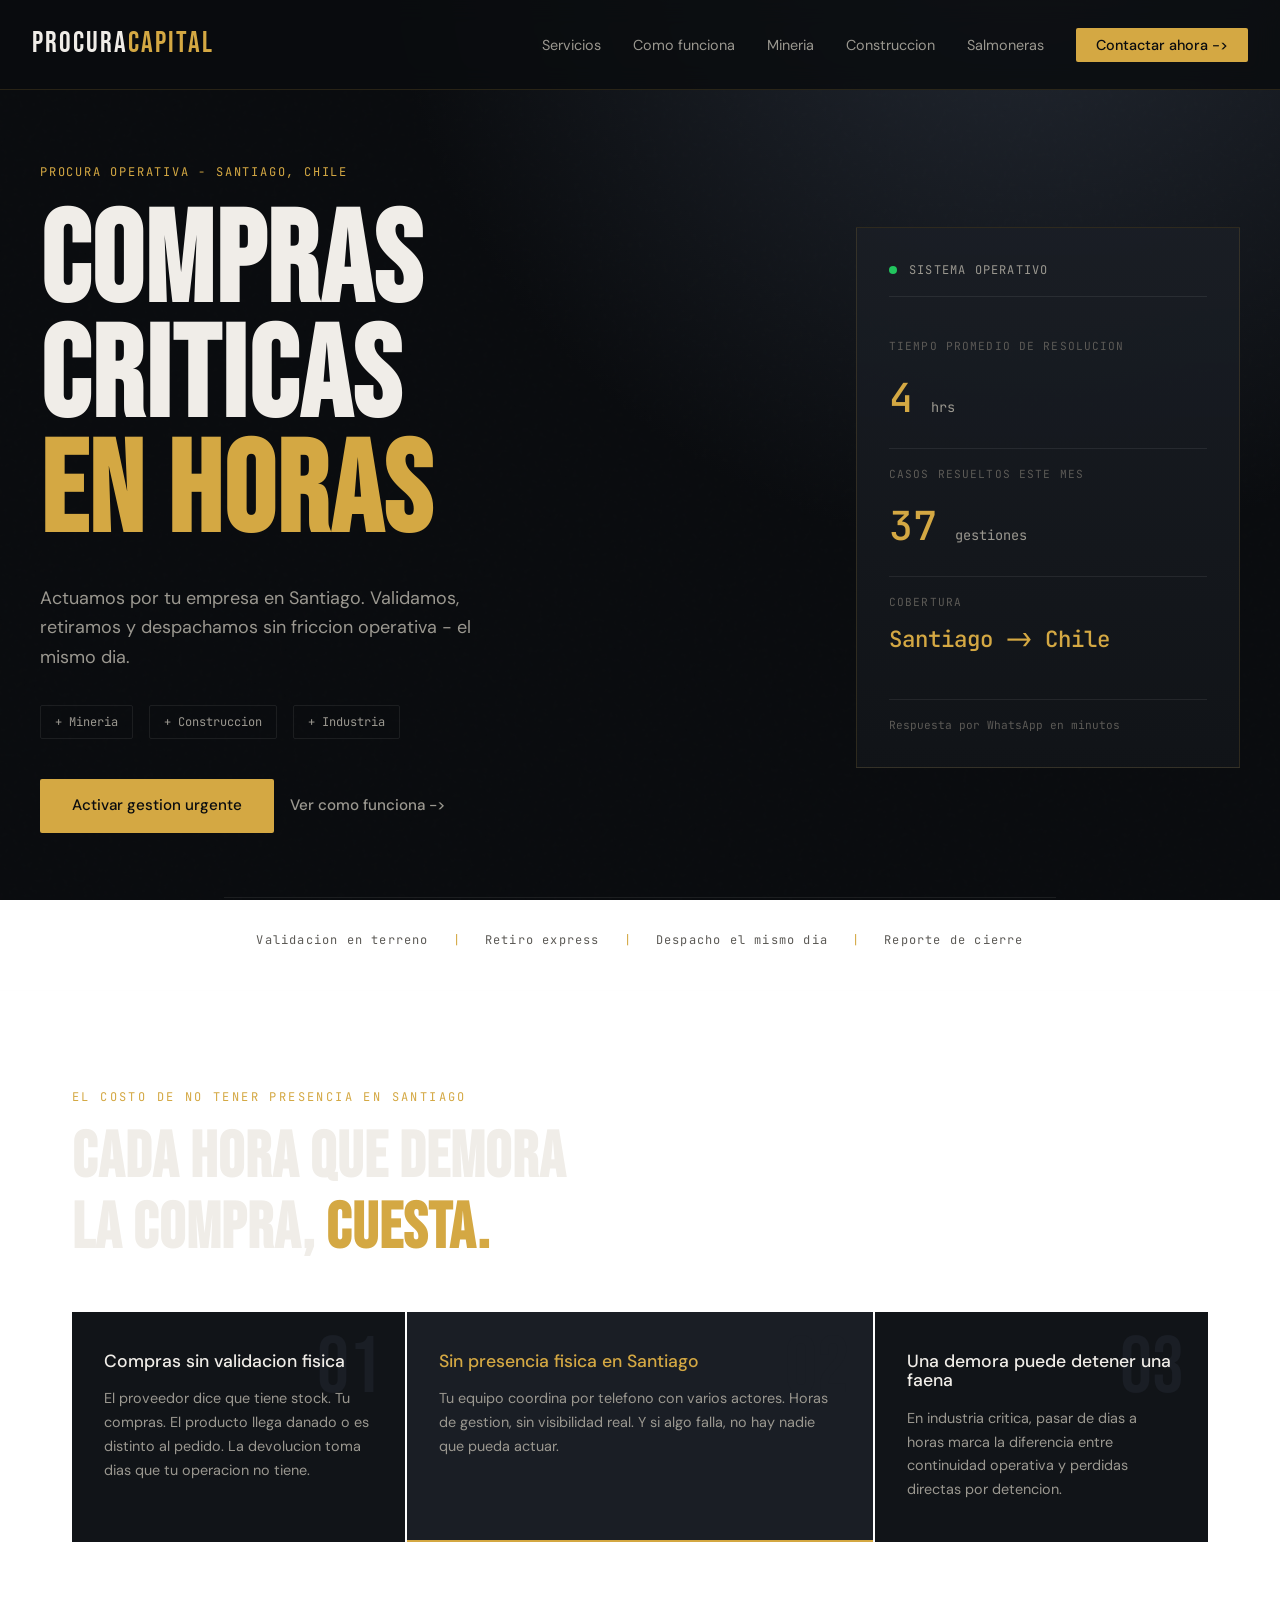
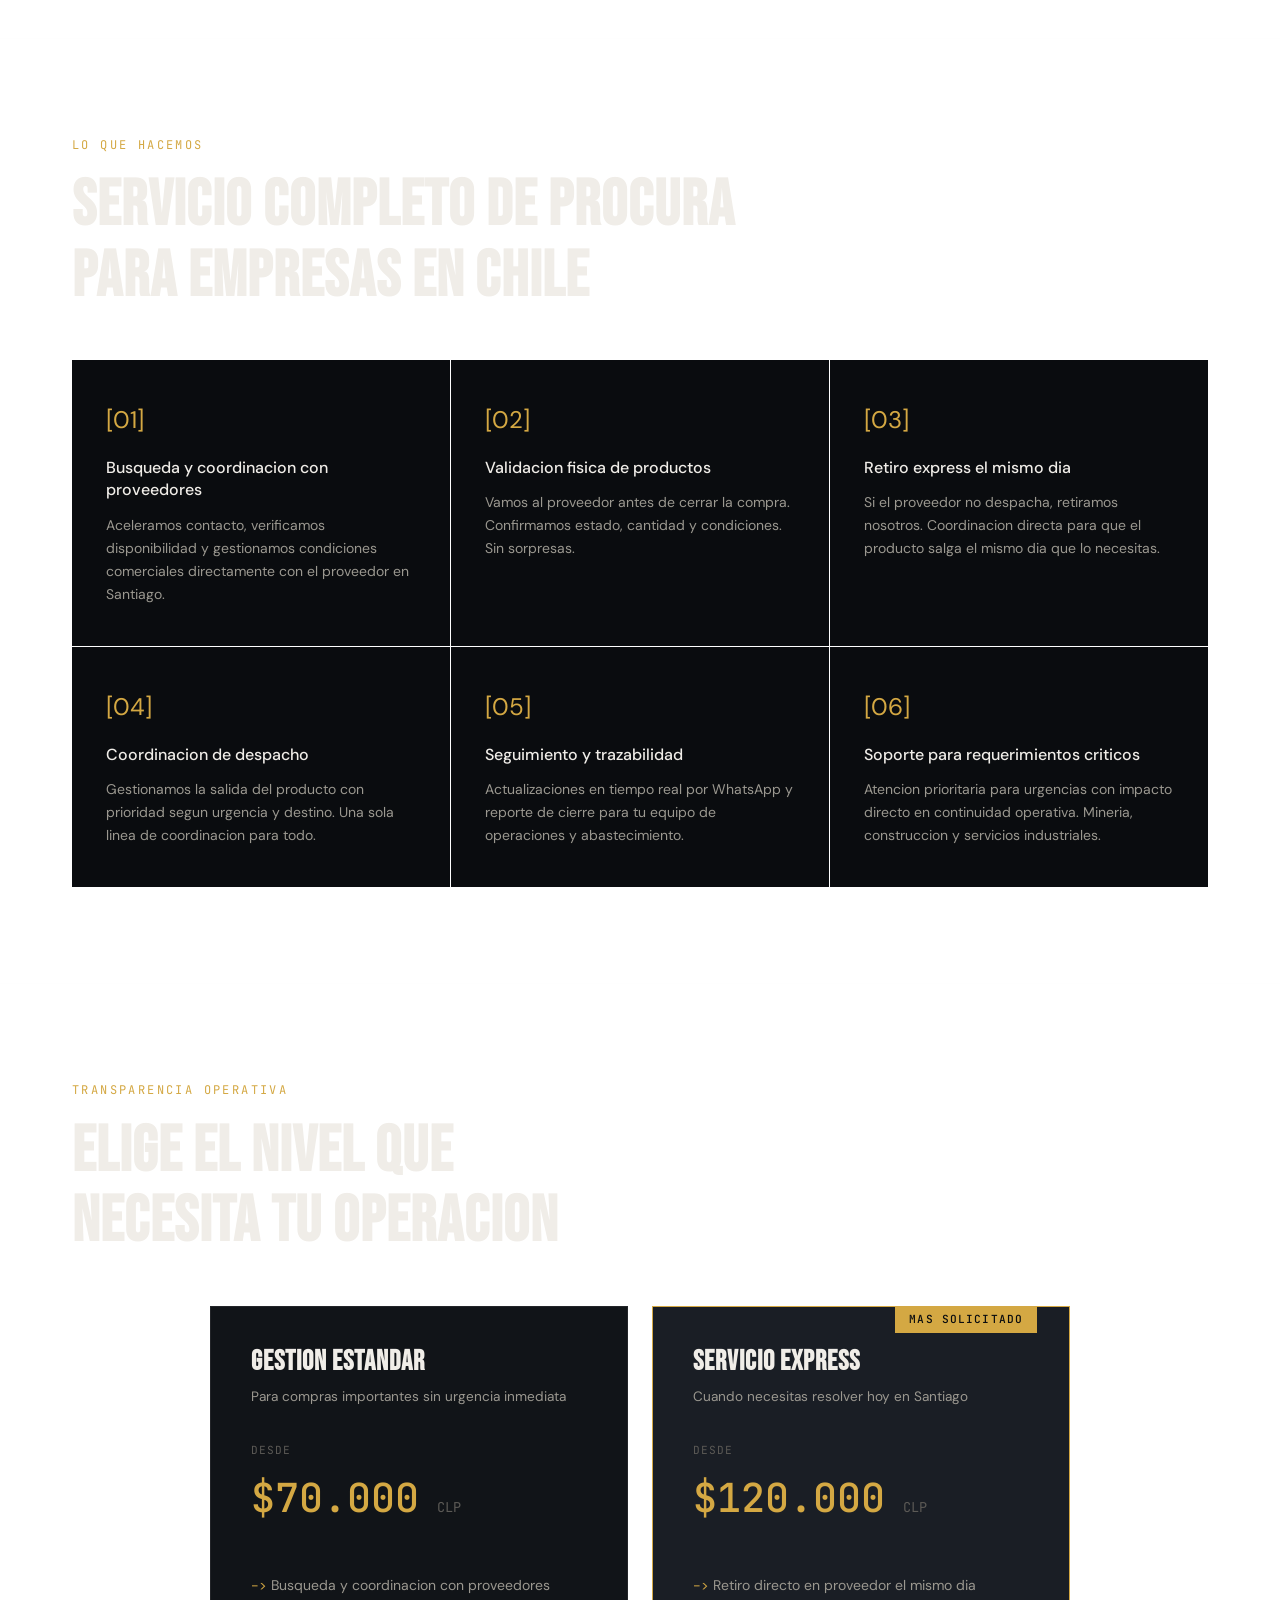
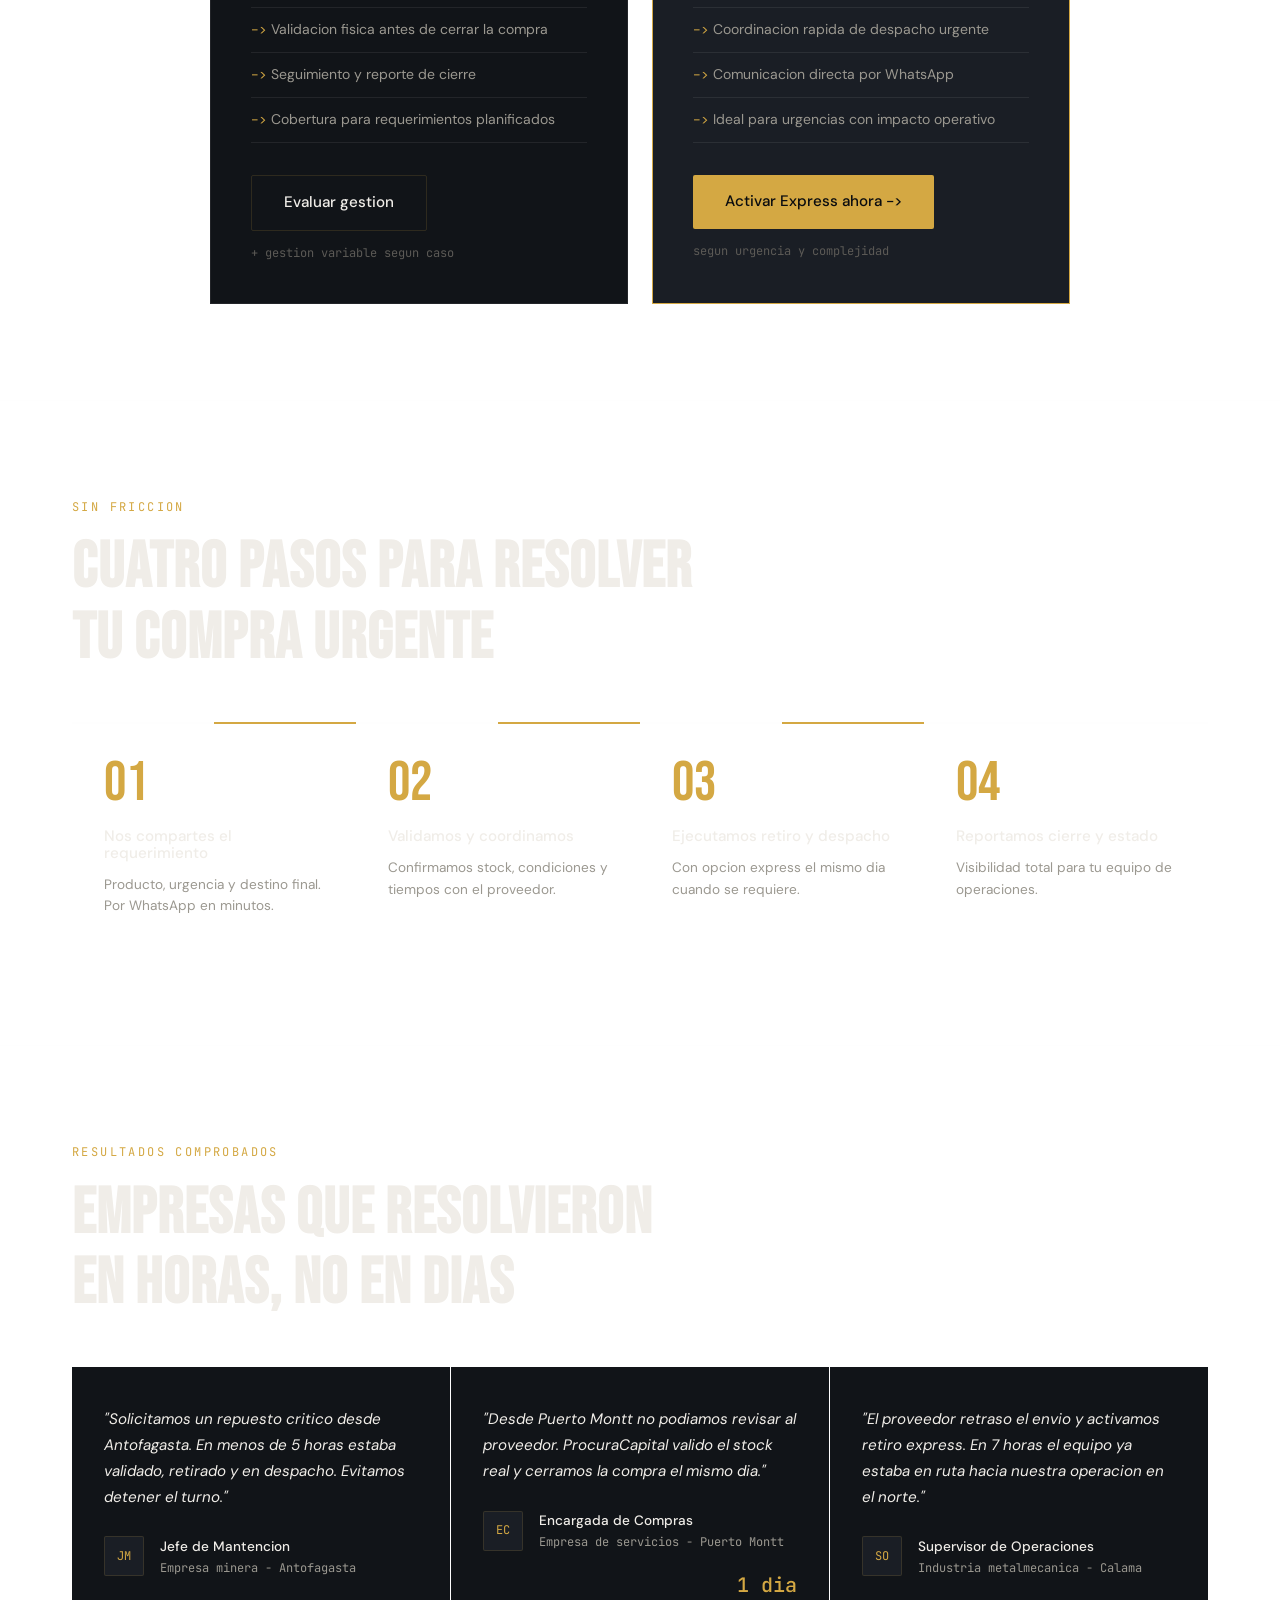
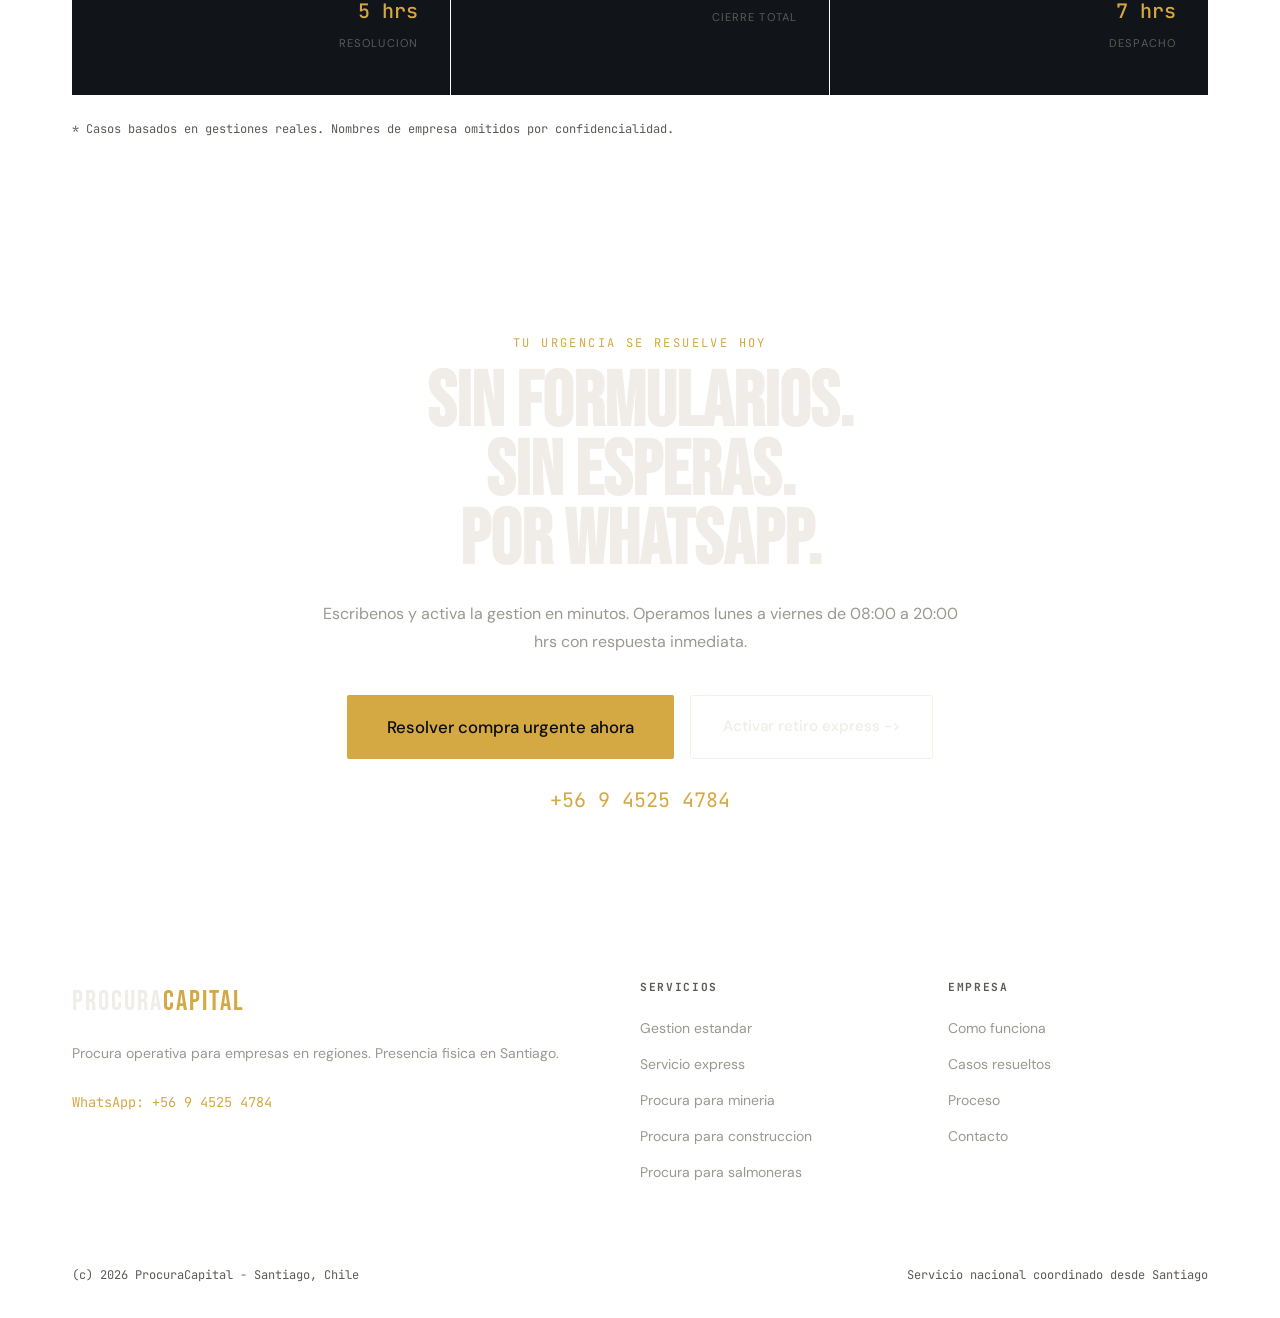
==== commit 1dbb3f08: "nuevo numero" ====
--- a/index.html
+++ b/index.html
@@ -31,7 +31,7 @@
     "name": "ProcuraCapital",
     "description": "Servicio de procura y logistica urgente B2B en Santiago. Validacion fisica, retiro express y despacho el mismo dia para empresas en regiones.",
     "url": "https://procuracapital.cl",
-    "telephone": "+56949543511",
+    "telephone": "+56945254784",
     "areaServed": "Chile",
     "address": {
       "@type": "PostalAddress",
@@ -48,7 +48,7 @@
       "contactOption": "TollFree"
     },
     "sameAs": [
-      "https://wa.me/56949543511"
+      "https://wa.me/56945254784"
     ]
   }
   </script>
@@ -99,7 +99,7 @@
             <span class="tag">+ Industria</span>
           </div>
           <div class="hero__actions">
-            <a href="https://wa.me/56949543511?text=Hola, necesito resolver una compra urgente en Santiago."
+            <a href="https://wa.me/56945254784?text=Hola, necesito resolver una compra urgente en Santiago."
                class="btn btn--primary" target="_blank" rel="noopener noreferrer">
               Activar gestion urgente
             </a>
@@ -267,7 +267,7 @@
               <li>Seguimiento y reporte de cierre</li>
               <li>Cobertura para requerimientos planificados</li>
             </ul>
-            <a href="https://wa.me/56949543511?text=Hola, quiero evaluar una gestion estandar."
+            <a href="https://wa.me/56945254784?text=Hola, quiero evaluar una gestion estandar."
                class="btn btn--outline" target="_blank" rel="noopener noreferrer" itemprop="url">
               Evaluar gestion
             </a>
@@ -291,7 +291,7 @@
               <li>Comunicacion directa por WhatsApp</li>
               <li>Ideal para urgencias con impacto operativo</li>
             </ul>
-            <a href="https://wa.me/56949543511?text=Hola, quiero activar el Servicio Express ahora."
+            <a href="https://wa.me/56945254784?text=Hola, quiero activar el Servicio Express ahora."
                class="btn btn--primary" target="_blank" rel="noopener noreferrer" itemprop="url">
               Activar Express ahora ->
             </a>
@@ -411,16 +411,16 @@
             de 08:00 a 20:00 hrs con respuesta inmediata.
           </p>
           <div class="cta-final__actions">
-            <a href="https://wa.me/56949543511?text=Hola, necesito resolver una compra urgente en Santiago."
+            <a href="https://wa.me/56945254784?text=Hola, necesito resolver una compra urgente en Santiago."
                class="btn btn--primary btn--large" target="_blank" rel="noopener noreferrer">
               Resolver compra urgente ahora
             </a>
-            <a href="https://wa.me/56949543511?text=Hola, quiero activar retiro express hoy."
+            <a href="https://wa.me/56945254784?text=Hola, quiero activar retiro express hoy."
                class="btn btn--outline" target="_blank" rel="noopener noreferrer">
               Activar retiro express ->
             </a>
           </div>
-          <p class="cta-final__number">+56 9 4954 3511</p>
+          <p class="cta-final__number">+56 9 4525 4784</p>
         </div>
       </div>
     </section>
@@ -434,8 +434,8 @@
           <p class="footer__tagline" itemprop="description">
             Procura operativa para empresas en regiones. Presencia fisica en Santiago.
           </p>
-          <a href="https://wa.me/56949543511" class="footer__whatsapp" itemprop="telephone" target="_blank" rel="noopener noreferrer">
-            WhatsApp: +56 9 4954 3511
+          <a href="https://wa.me/56945254784" class="footer__whatsapp" itemprop="telephone" target="_blank" rel="noopener noreferrer">
+            WhatsApp: +56 9 4525 4784
           </a>
         </div>
         <nav class="footer__nav" aria-label="Navegacion footer">
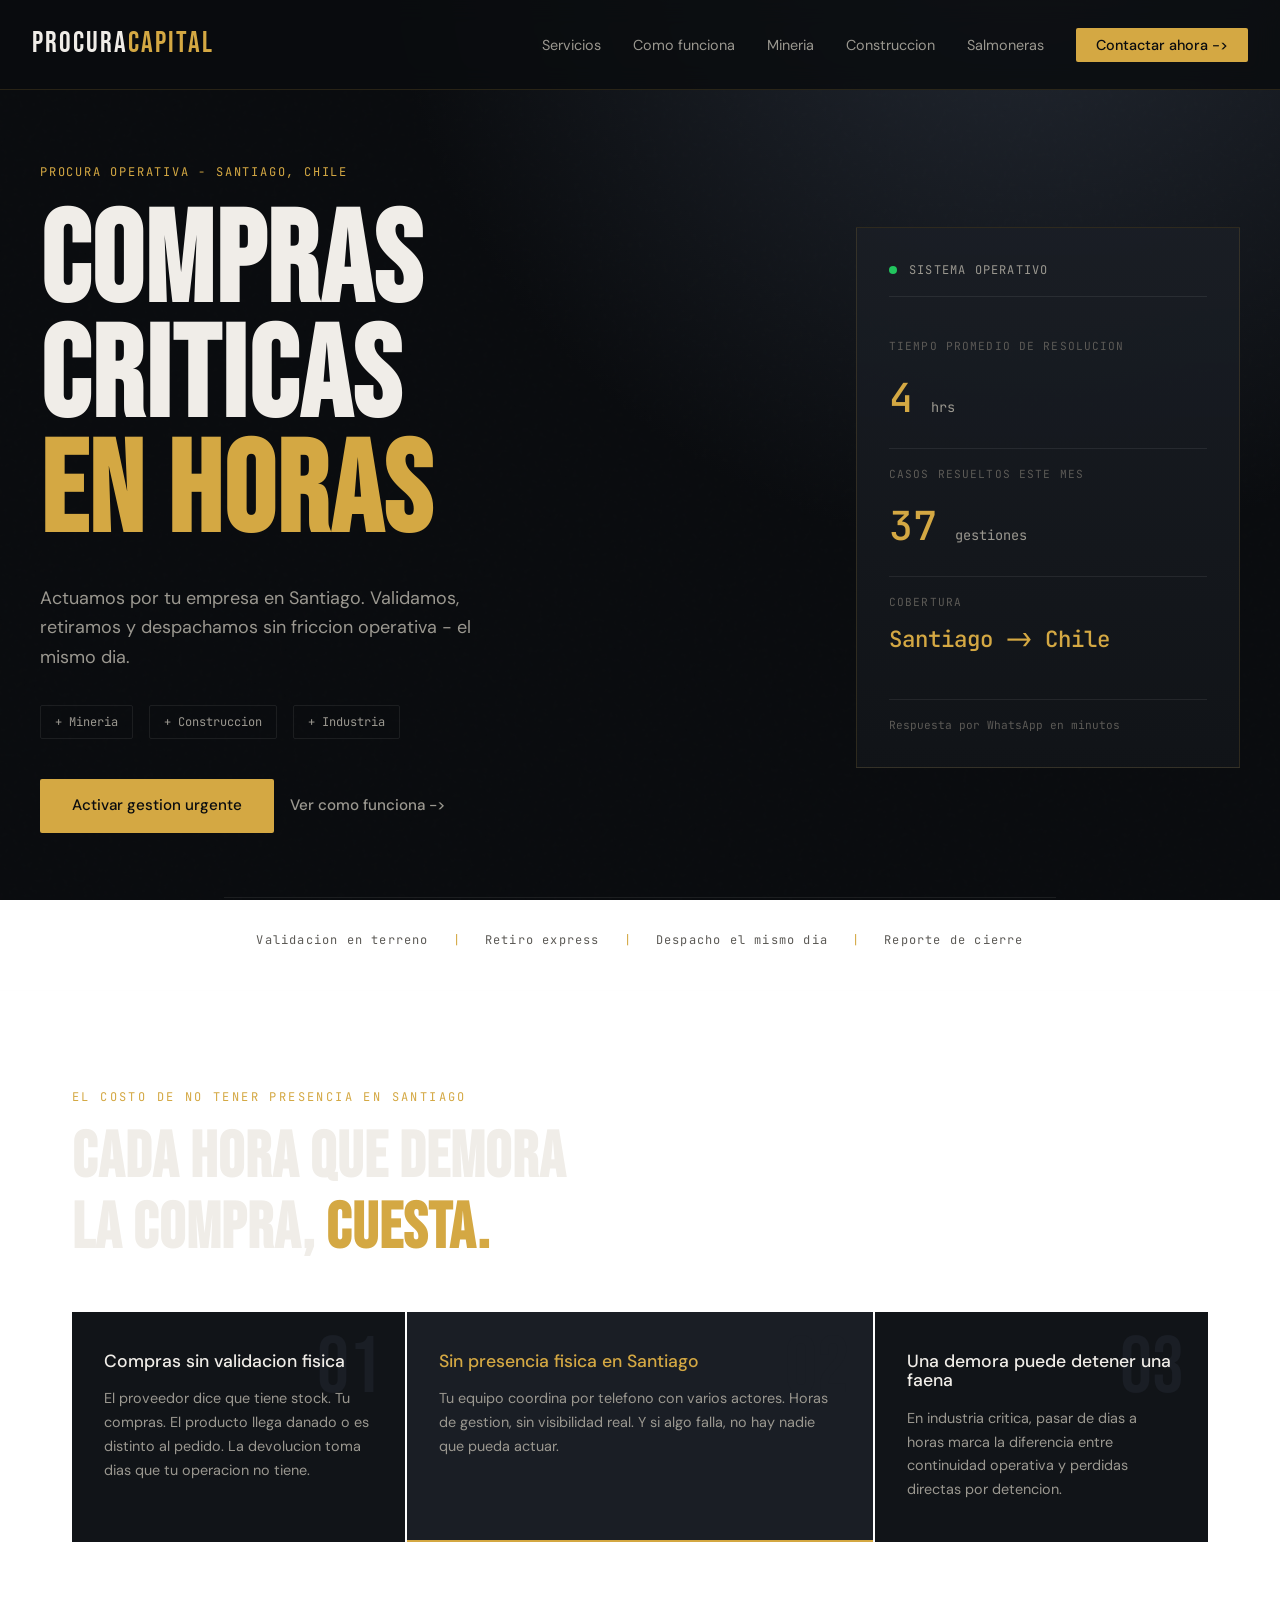
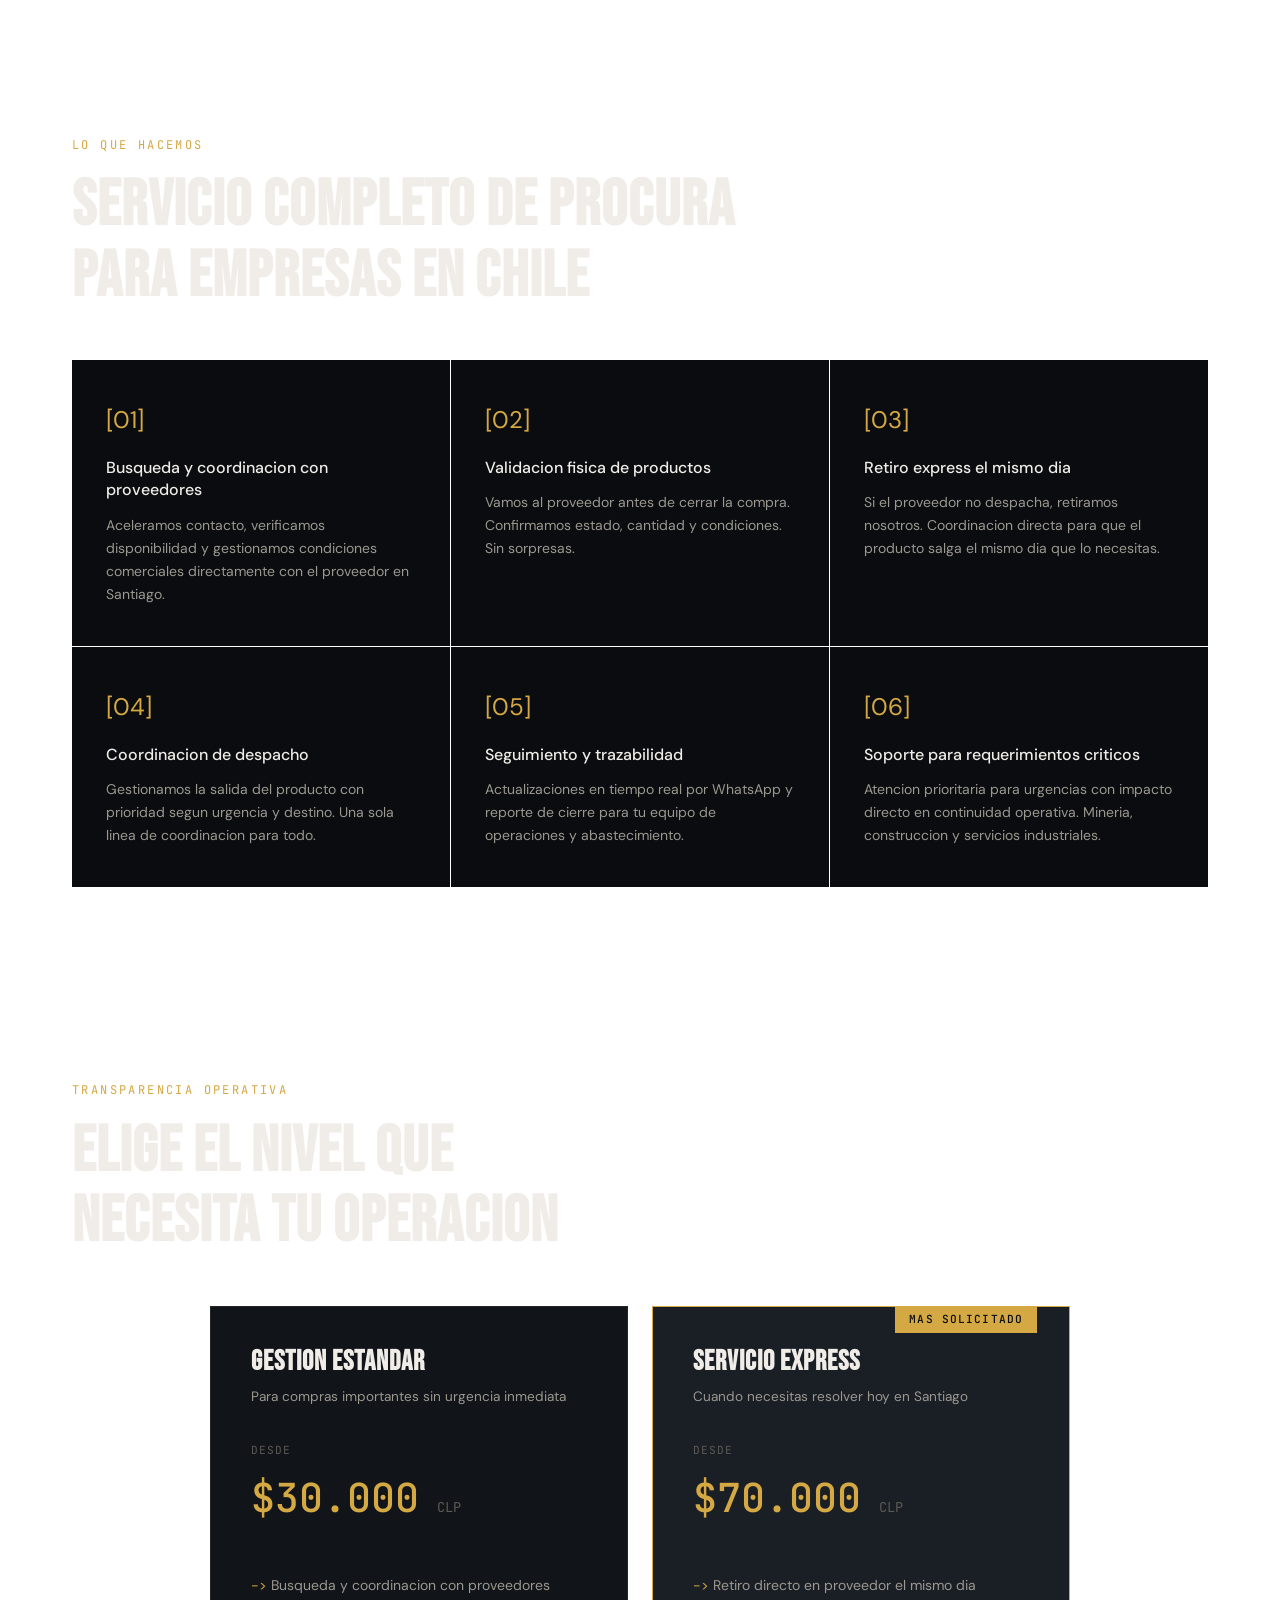
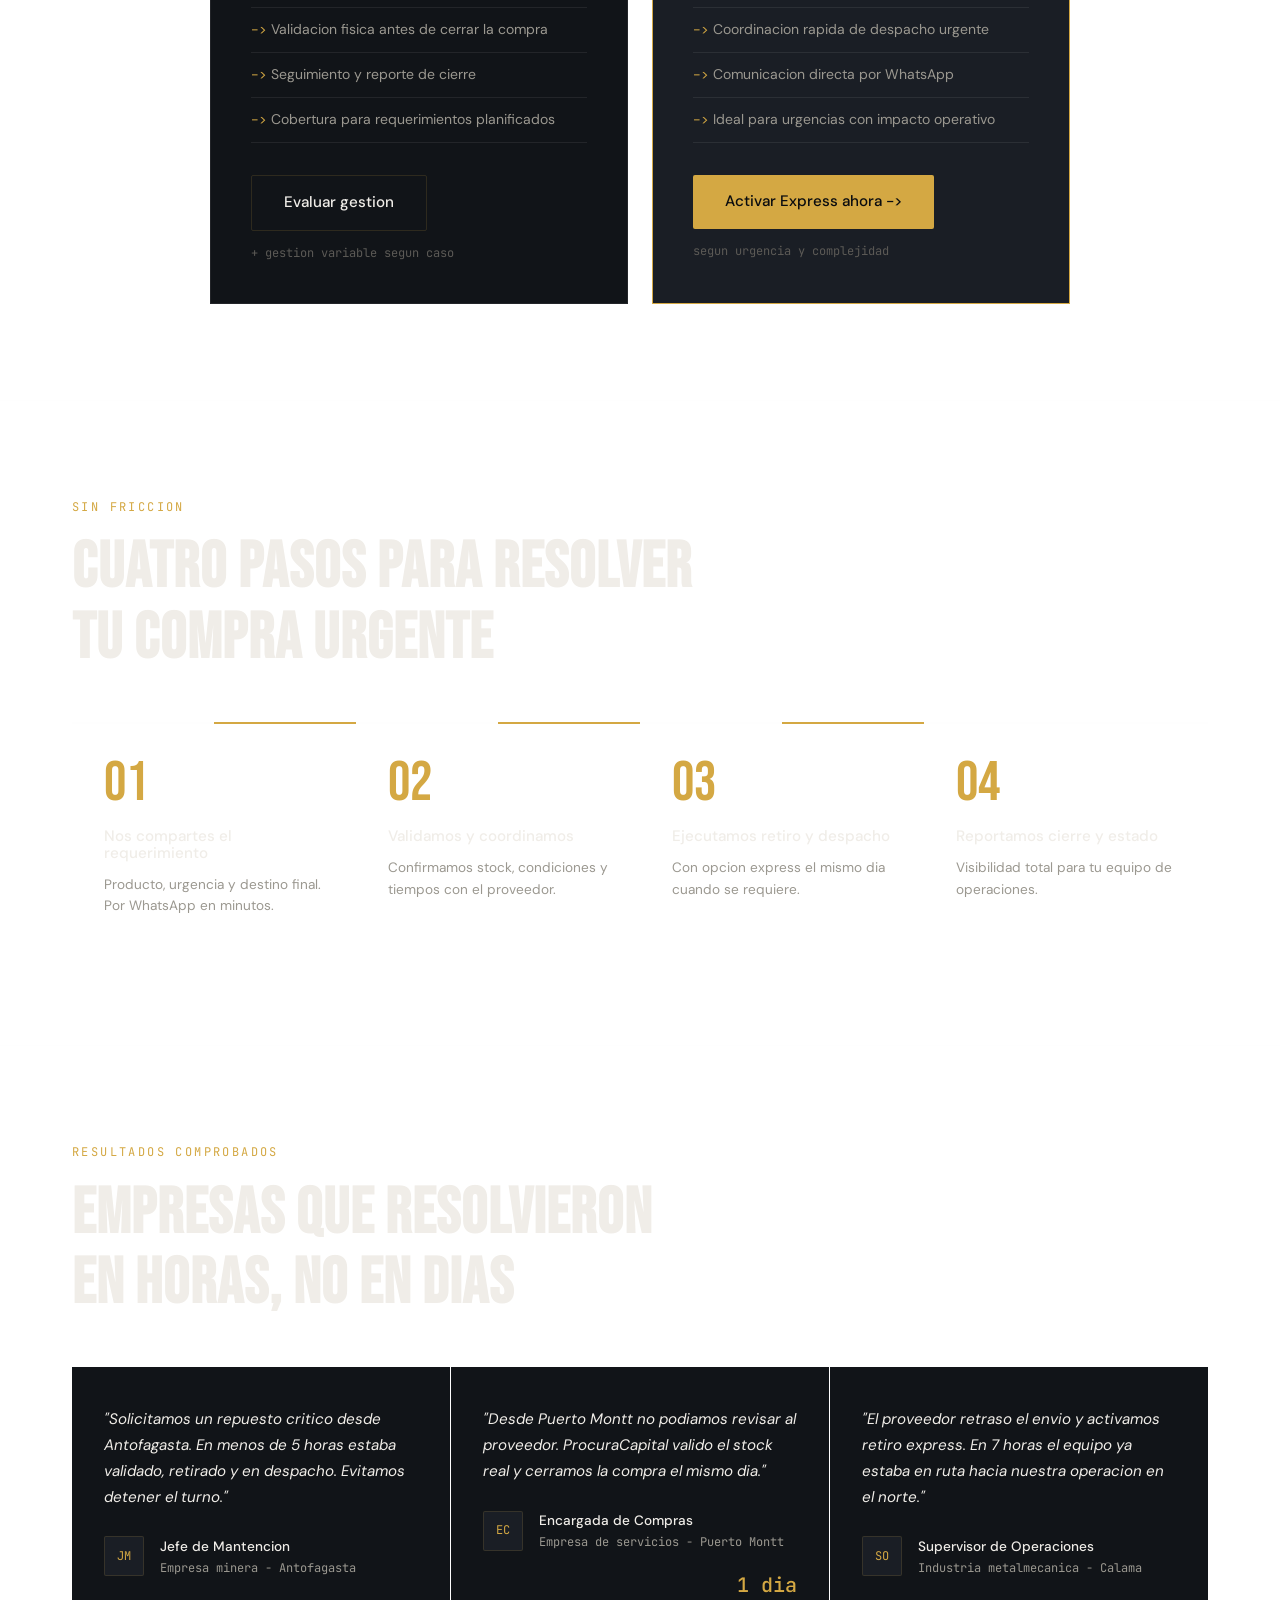
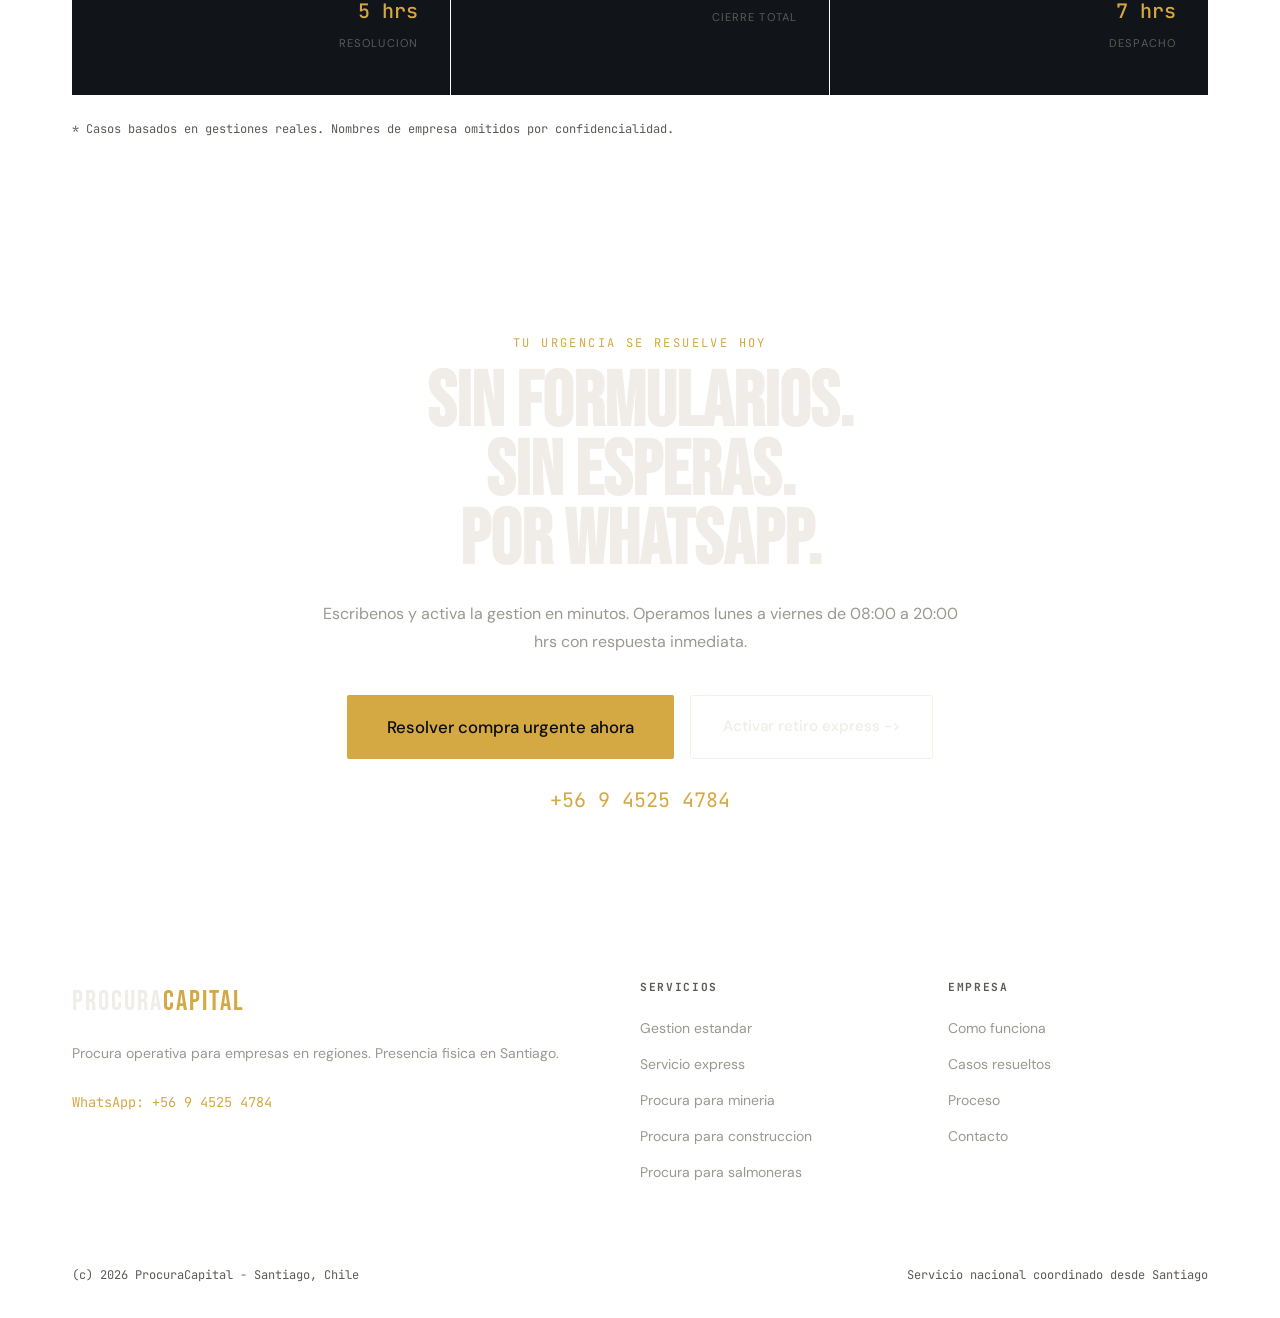
==== commit 83dfa37a: "asasd" ====
--- a/index.html
+++ b/index.html
@@ -258,7 +258,7 @@
             </div>
             <div class="pricing-card__price">
               <span class="pricing-card__from">desde</span>
-              <span class="pricing-card__amount" itemprop="price">$70.000</span>
+              <span class="pricing-card__amount" itemprop="price">$30.000</span>
               <span class="pricing-card__currency" itemprop="priceCurrency">CLP</span>
             </div>
             <ul class="pricing-card__features" role="list">
@@ -282,7 +282,7 @@
             </div>
             <div class="pricing-card__price">
               <span class="pricing-card__from">desde</span>
-              <span class="pricing-card__amount" itemprop="price">$120.000</span>
+              <span class="pricing-card__amount" itemprop="price">$70.000</span>
               <span class="pricing-card__currency" itemprop="priceCurrency">CLP</span>
             </div>
             <ul class="pricing-card__features" role="list">
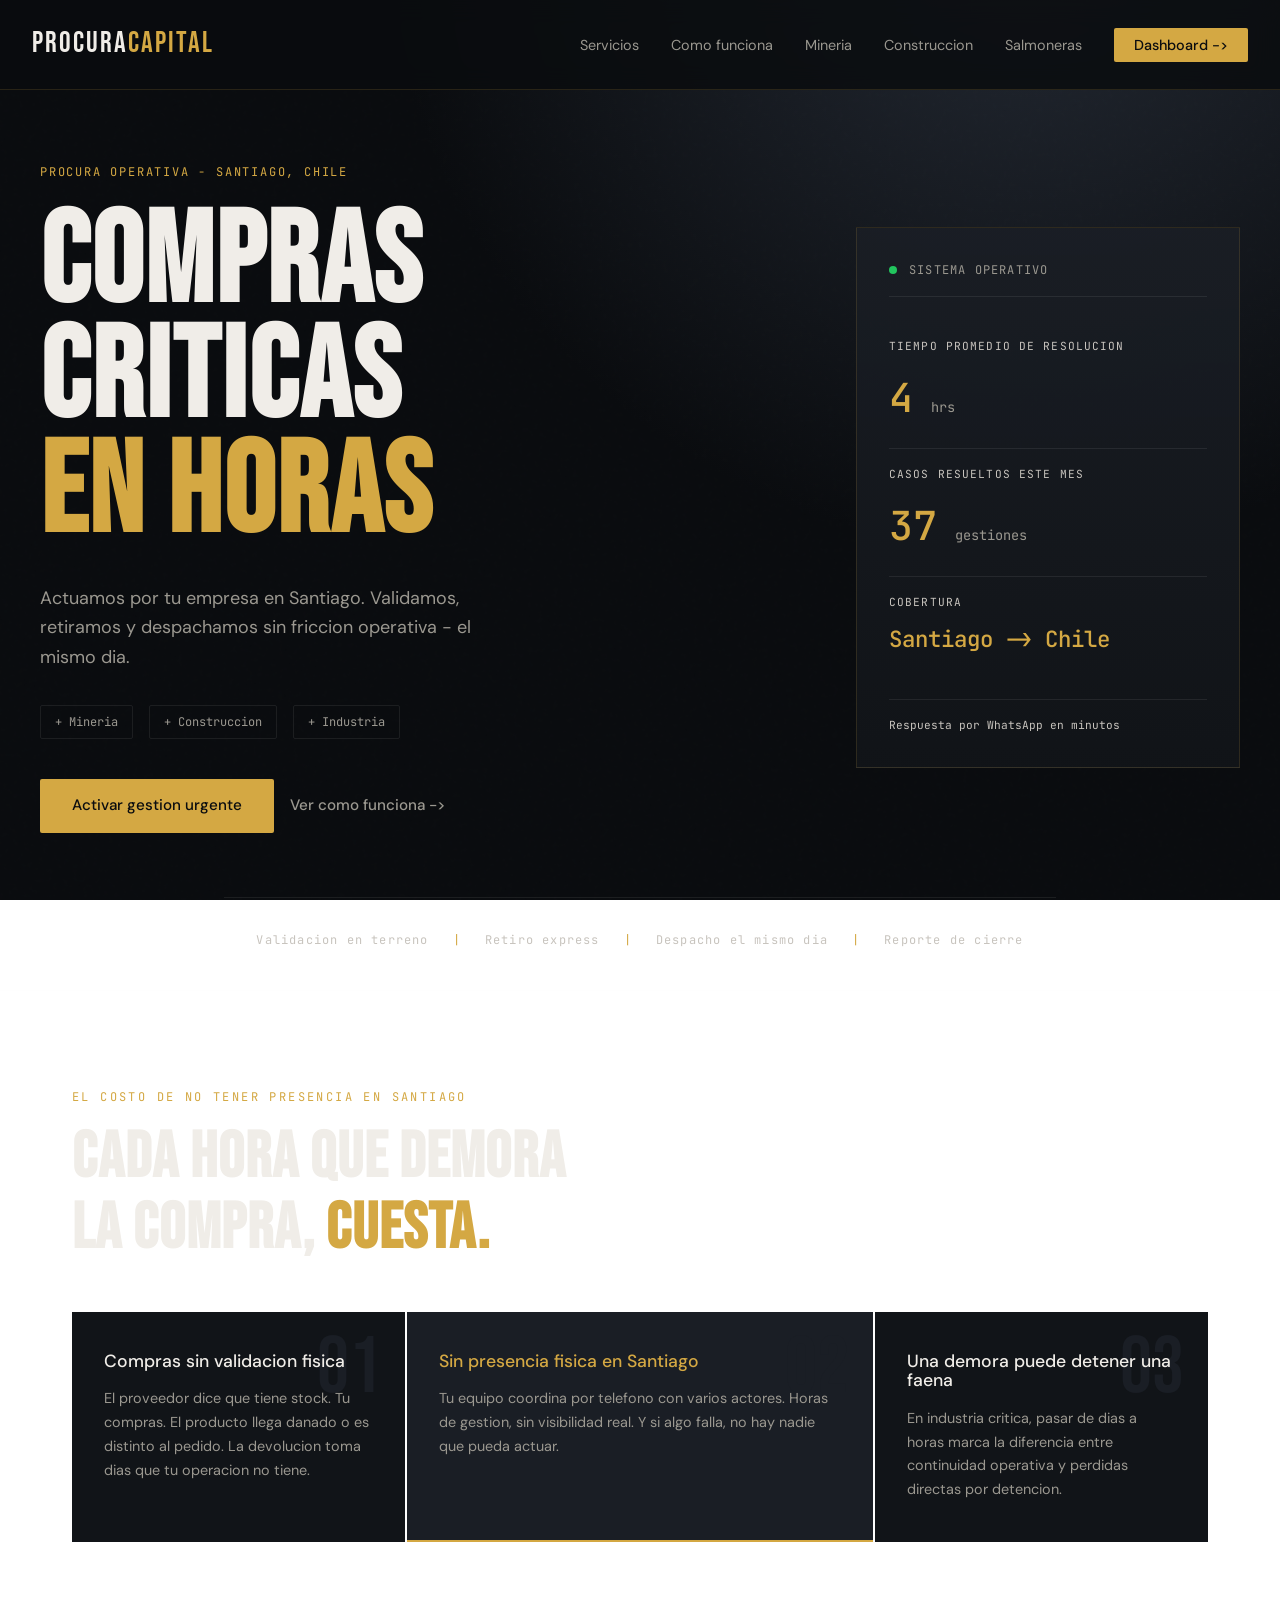
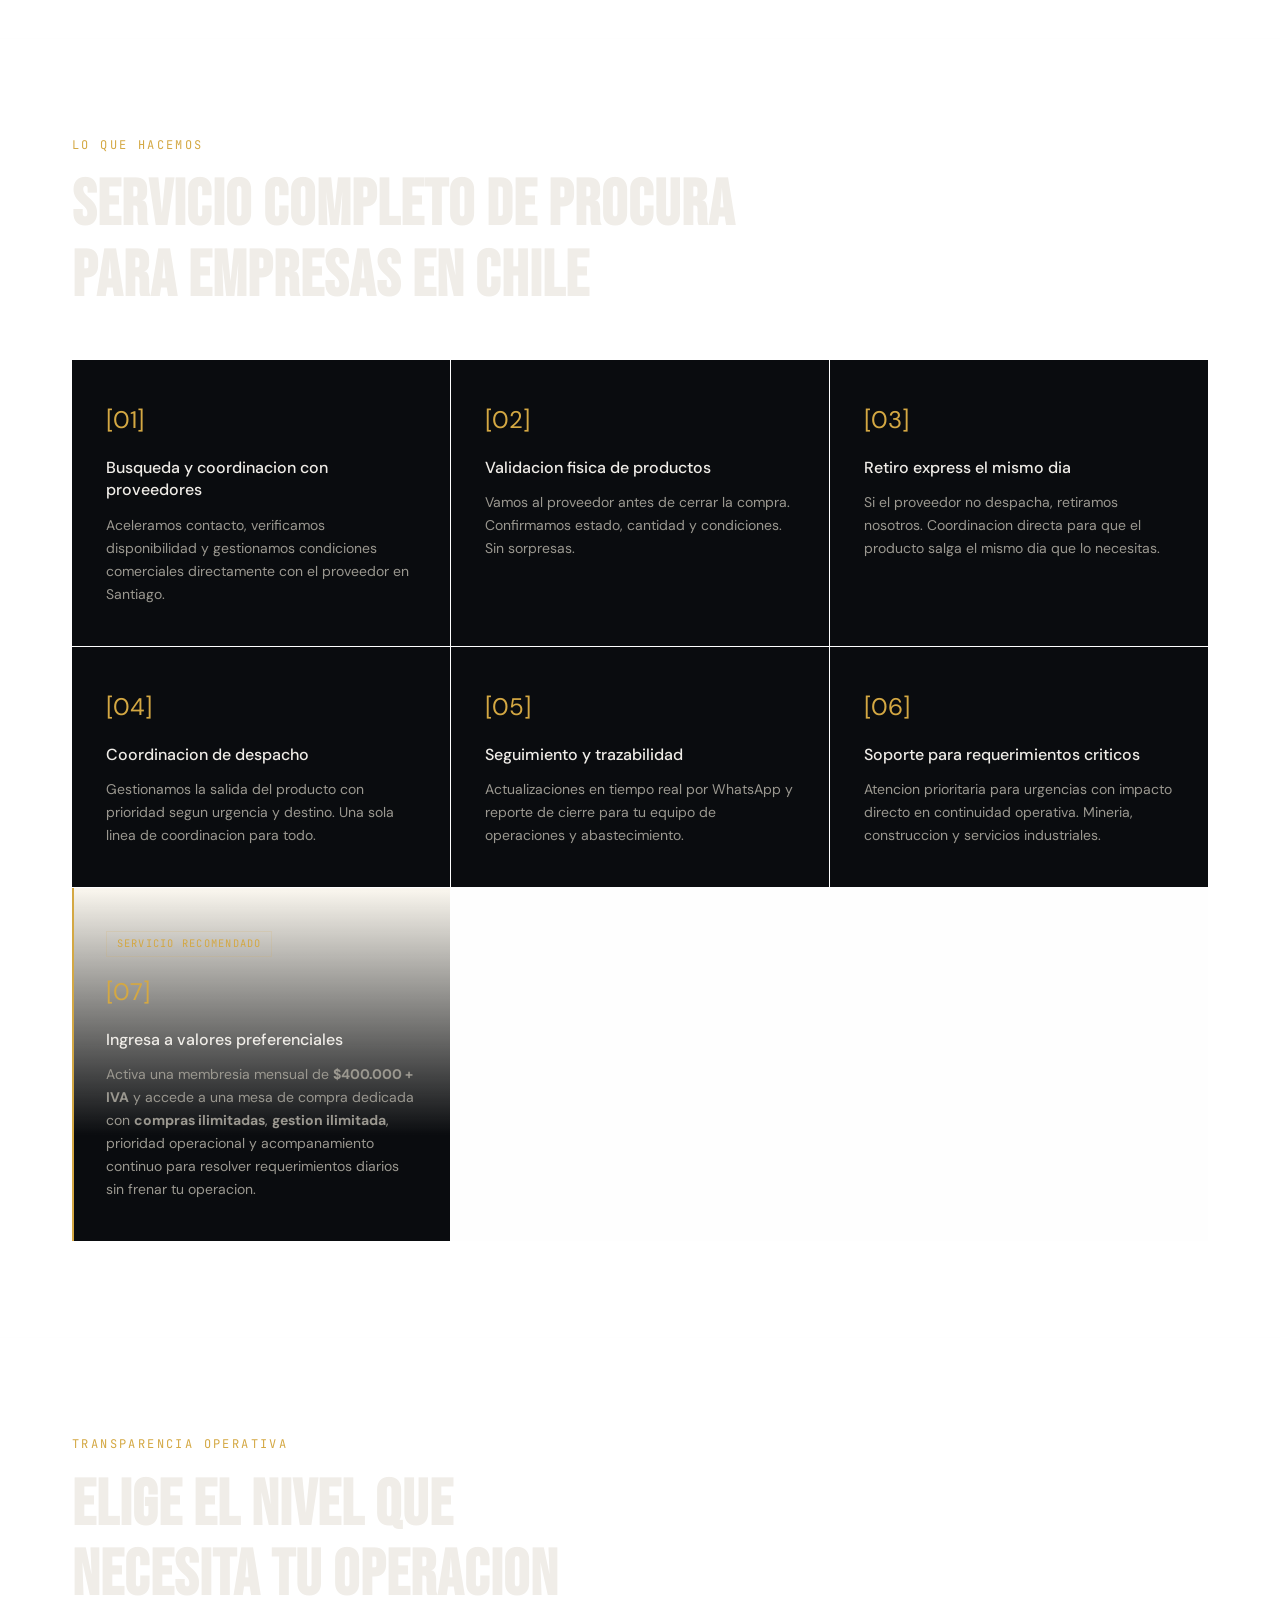
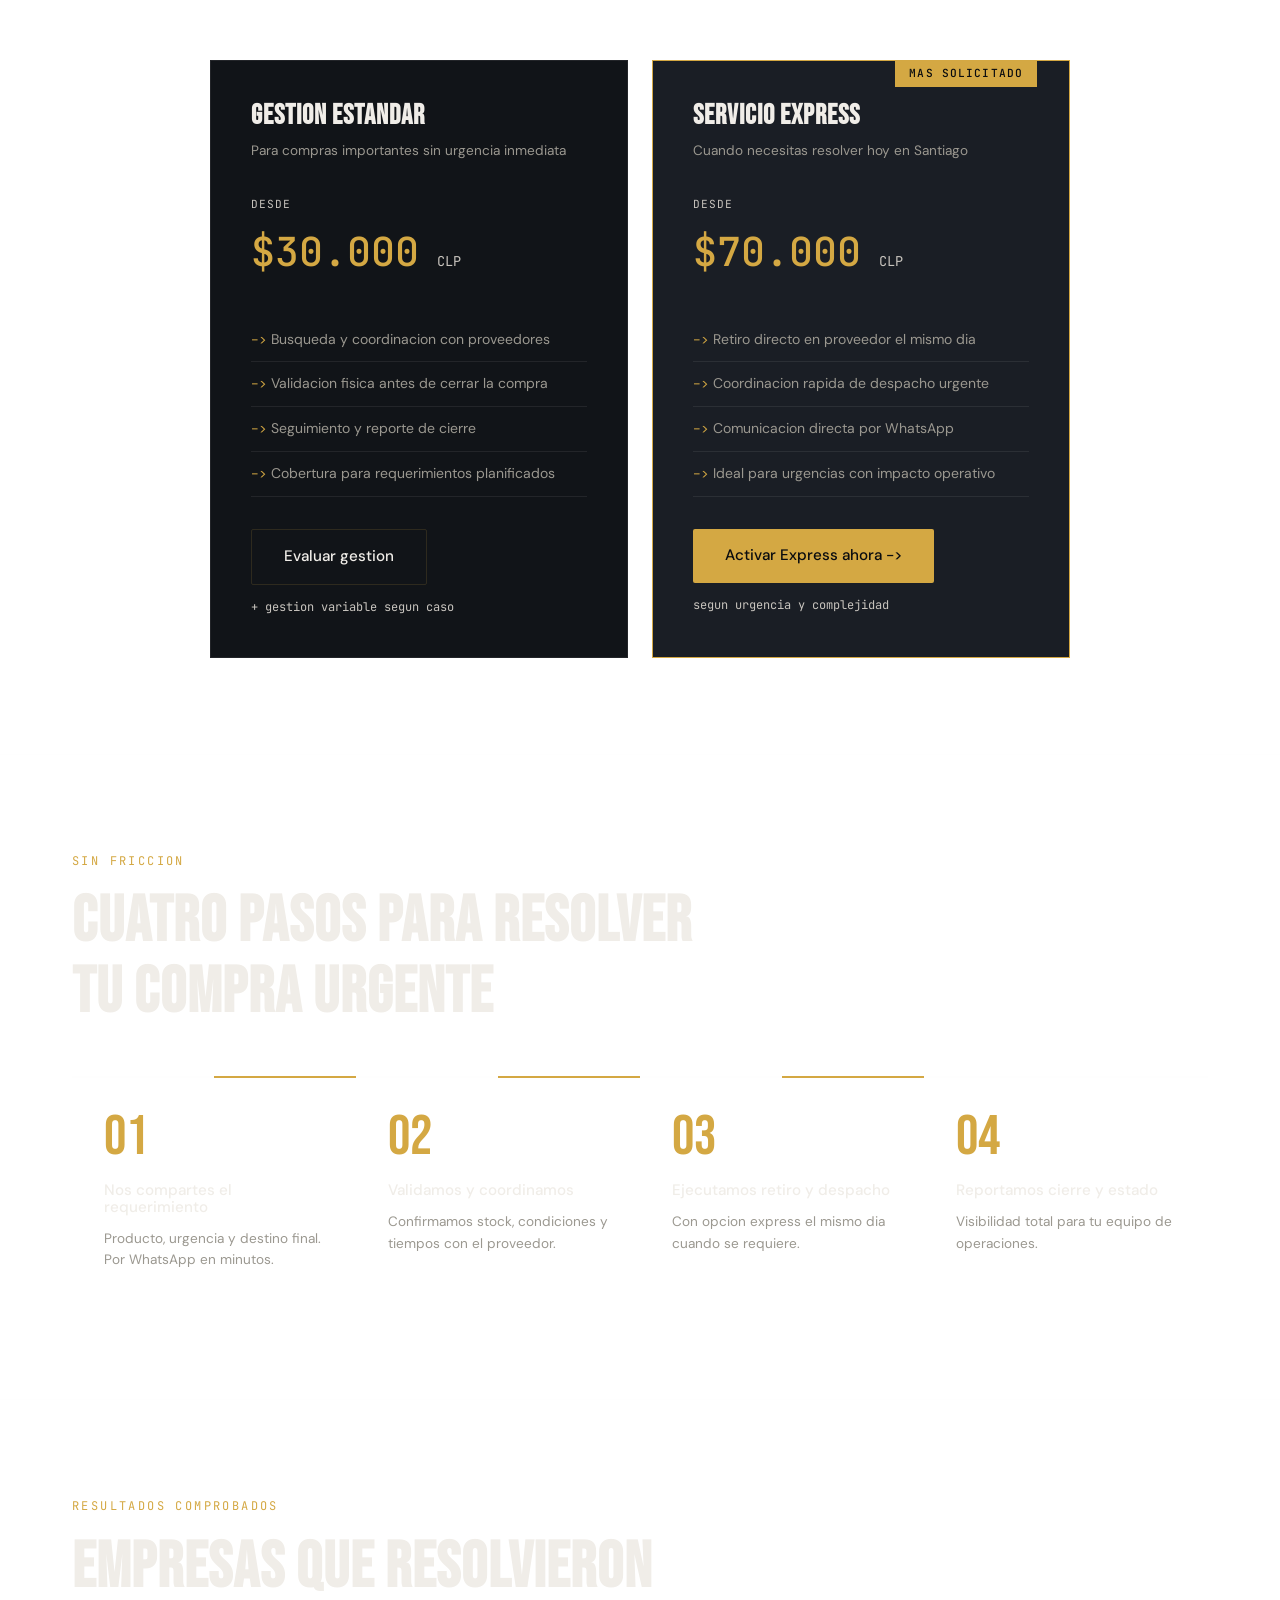
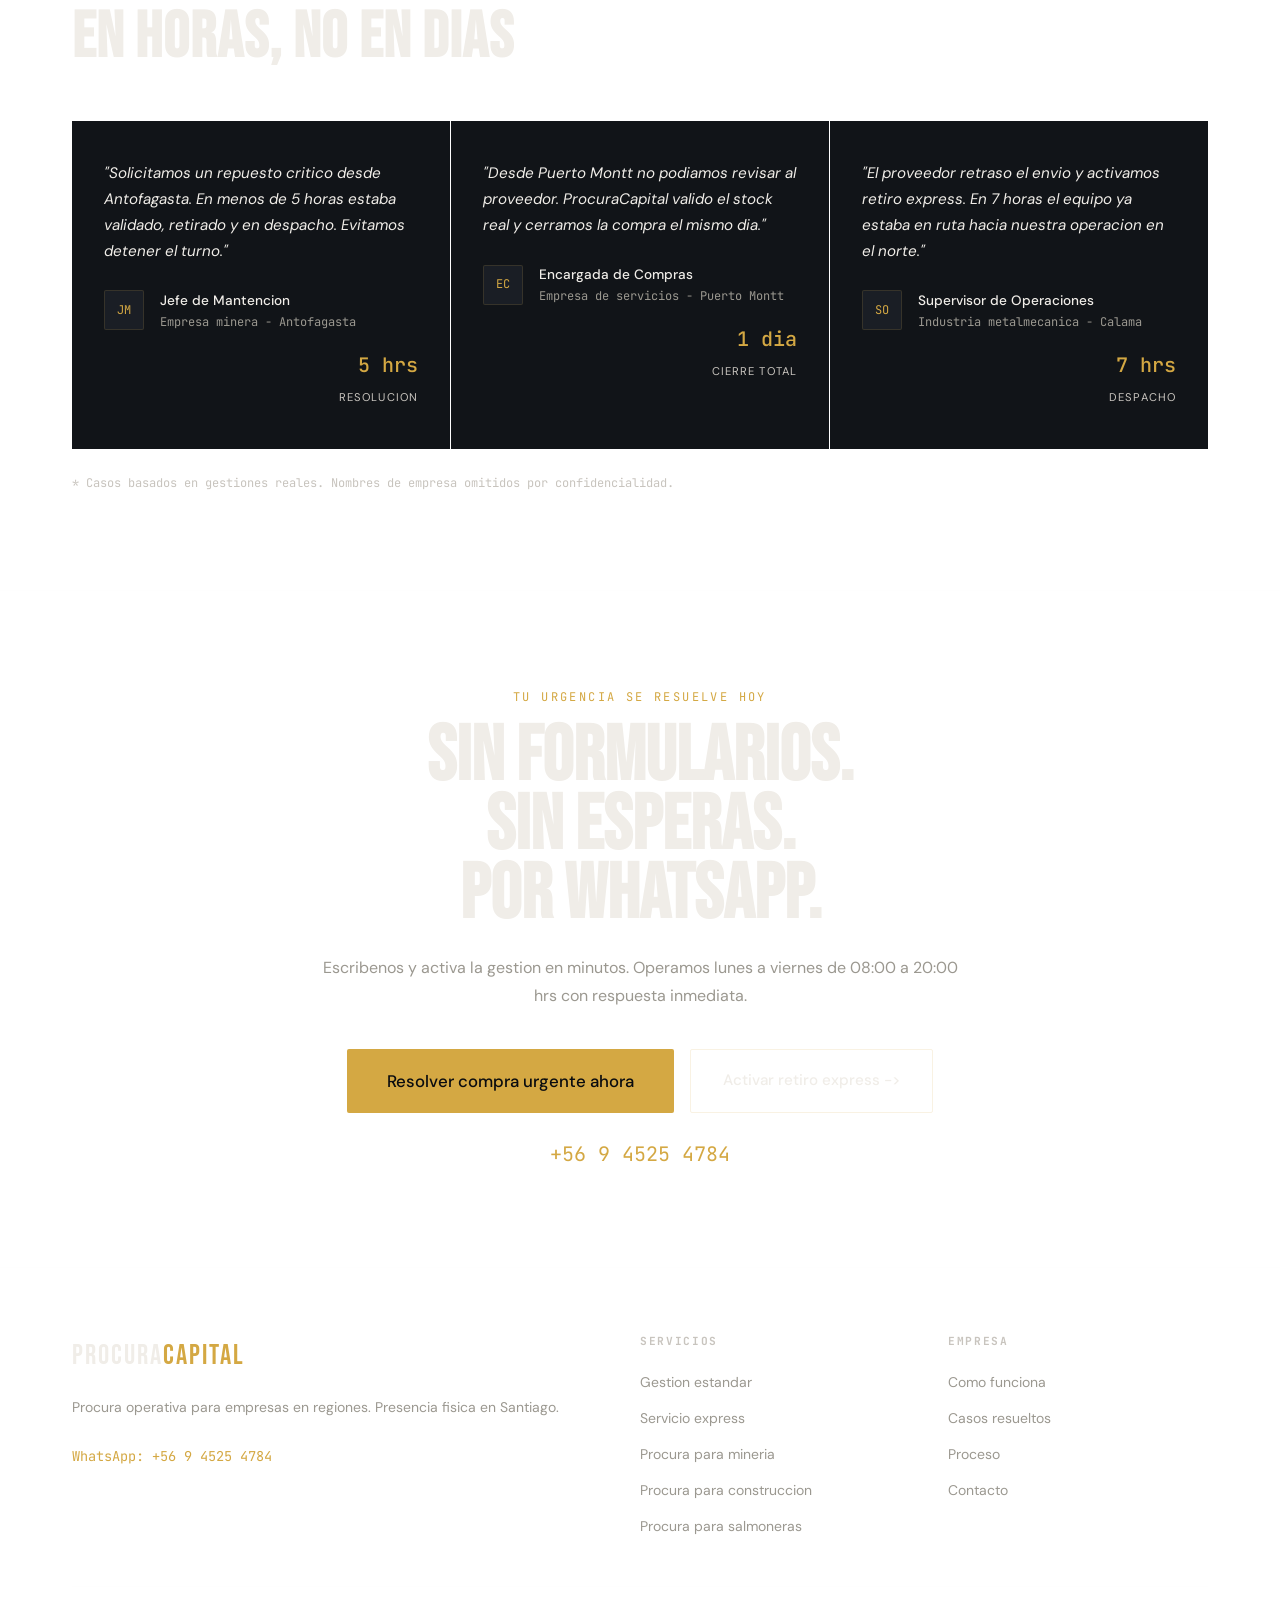
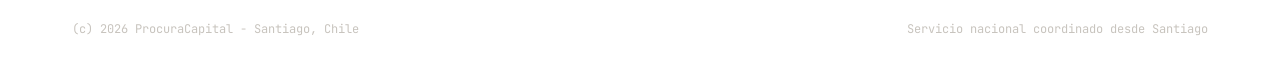
==== commit af9bbc65: "asd" ====
--- a/index.html
+++ b/index.html
@@ -75,7 +75,7 @@
       <li><a href="mineria.html">Mineria</a></li>
       <li><a href="construccion.html">Construccion</a></li>
       <li><a href="salmoneras.html">Salmoneras</a></li>
-      <li><a href="#contacto" class="nav__cta">Contactar ahora -></a></li>
+      <li><a href="dashboard.html" class="nav__cta">Dashboard -></a></li>
     </ul>
   </nav>
 
@@ -239,6 +239,18 @@
             <p class="service-card__body" itemprop="description">
               Atencion prioritaria para urgencias con impacto directo en continuidad
               operativa. Mineria, construccion y servicios industriales.
+            </p>
+          </article>
+
+          <article class="service-card service-card--recommended" itemscope itemtype="https://schema.org/Service">
+            <div class="service-card__badge">Servicio recomendado</div>
+            <div class="service-card__icon">[07]</div>
+            <h3 class="service-card__title" itemprop="name">Ingresa a valores preferenciales</h3>
+            <p class="service-card__body" itemprop="description">
+              Activa una membresia mensual de <strong>$400.000 + IVA</strong> y accede a una mesa
+              de compra dedicada con <strong>compras ilimitadas</strong>, <strong>gestion ilimitada</strong>,
+              prioridad operacional y acompanamiento continuo para resolver requerimientos
+              diarios sin frenar tu operacion.
             </p>
           </article>
         </div>
--- a/css/styles.css
+++ b/css/styles.css
@@ -6,7 +6,7 @@
   --color-accent-dim: #A07C28;
   --color-text: #F0EDE8;
   --color-text-2: #9B9890;
-  --color-text-3: #5C5A56;
+  --color-text-3: #C8C4BE;
   --color-border: rgba(212, 168, 67, 0.15);
   --color-border-2: rgba(240, 237, 232, 0.08);
   --font-display: "Bebas Neue", sans-serif;
@@ -231,6 +231,30 @@
   font-weight: 500;
 }
 
+.nav__portal {
+  display: inline-flex !important;
+  align-items: center;
+  gap: 6px;
+  border: 1px solid var(--color-border) !important;
+  color: var(--color-accent) !important;
+  padding: 0.4rem 1rem !important;
+  border-radius: 2px;
+  font-family: var(--font-mono);
+  font-size: 0.75rem !important;
+  letter-spacing: 0.1em;
+  text-transform: uppercase;
+  transition: background 0.2s, border-color 0.2s !important;
+}
+.nav__portal::before {
+  content: '→';
+  font-size: 0.8rem;
+}
+.nav__portal:hover {
+  background: rgba(212,168,67,0.08) !important;
+  border-color: var(--color-accent) !important;
+  color: var(--color-accent) !important;
+}
+
 .nav__toggle {
   display: none;
   background: transparent;
@@ -504,6 +528,7 @@
   background: var(--color-bg);
   padding: 2.5rem 2rem;
   border-left: 2px solid transparent;
+  position: relative;
   transition: border-color 0.2s, background 0.2s;
 }
 
@@ -530,6 +555,23 @@
   font-size: 0.875rem;
   color: var(--color-text-2);
   line-height: 1.65;
+}
+
+.service-card--recommended {
+  background: linear-gradient(180deg, rgba(212, 168, 67, 0.08) 0%, var(--color-bg) 70%);
+  border-left-color: var(--color-accent);
+}
+
+.service-card__badge {
+  display: inline-block;
+  margin-bottom: 0.9rem;
+  padding: 0.2rem 0.6rem;
+  border: 1px solid var(--color-border);
+  color: var(--color-accent);
+  font-family: var(--font-mono);
+  font-size: 0.65rem;
+  letter-spacing: 0.12em;
+  text-transform: uppercase;
 }
 
 .pricing__grid {
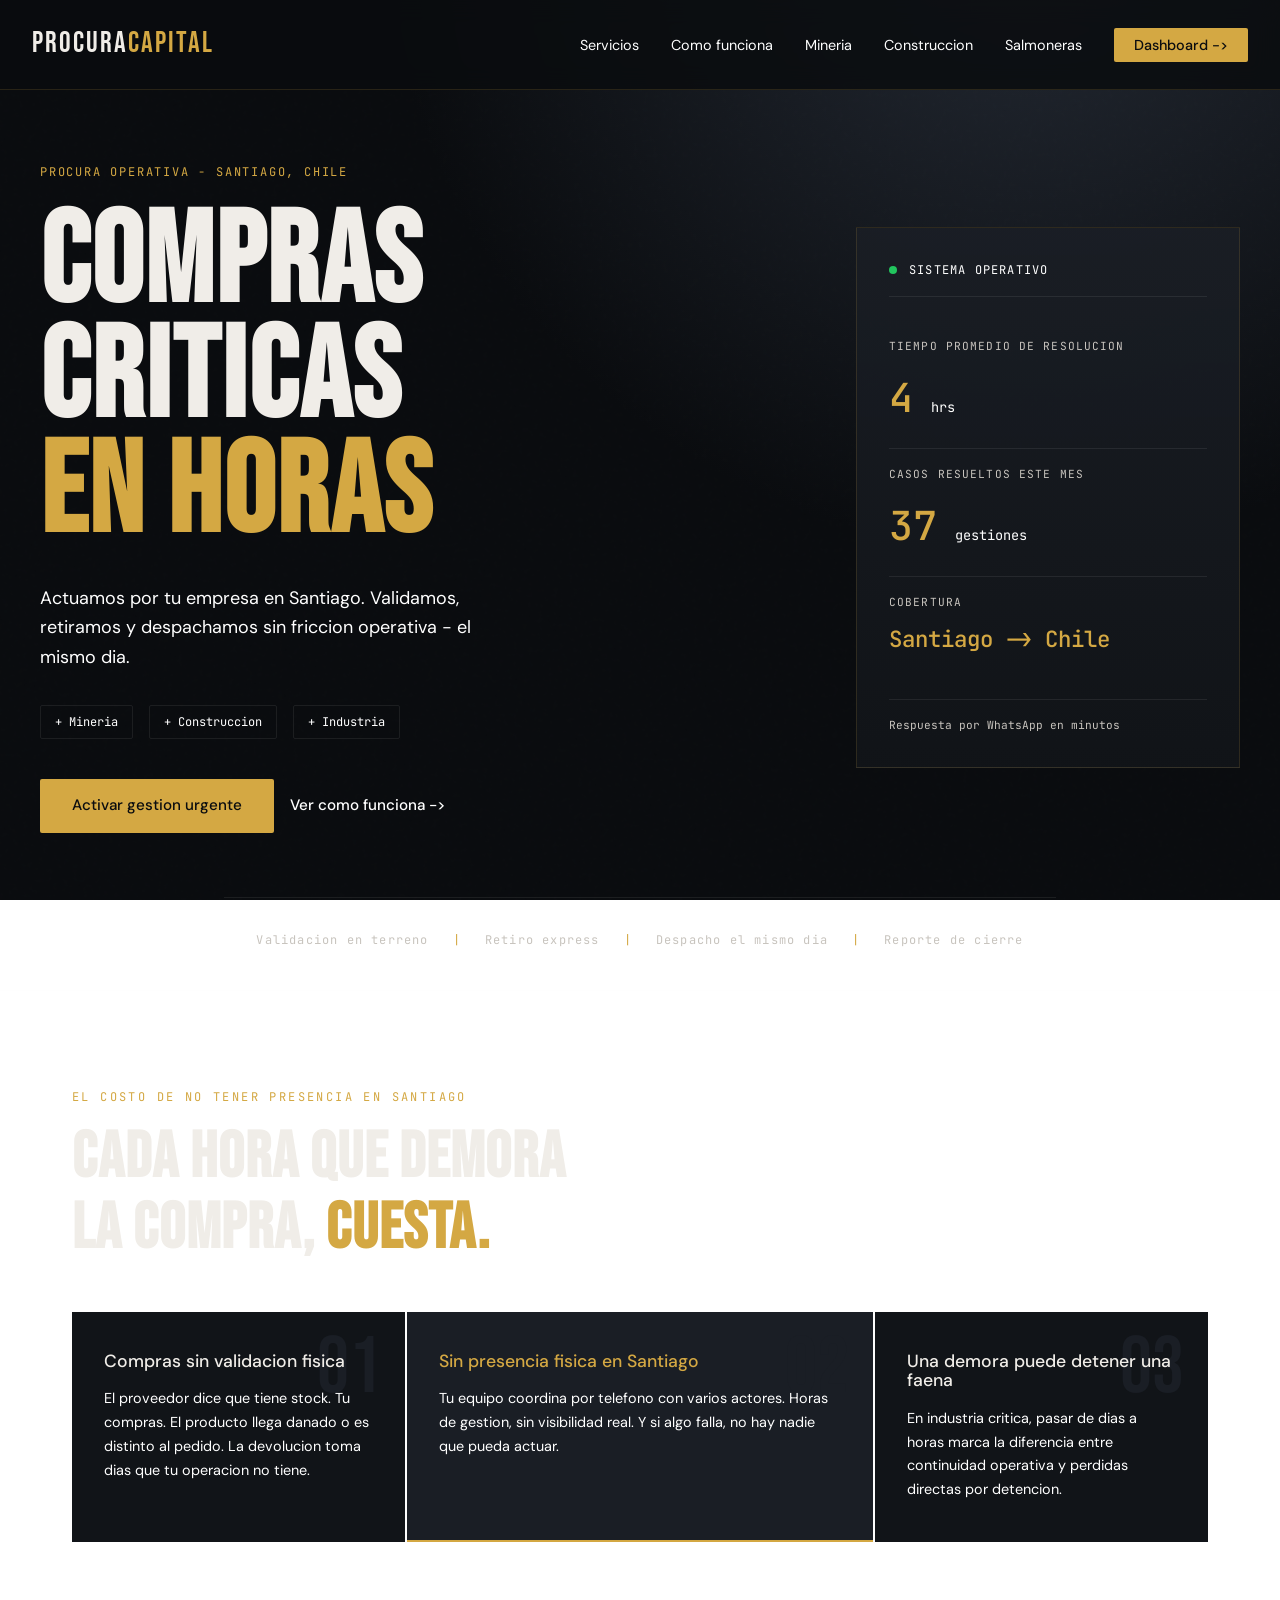
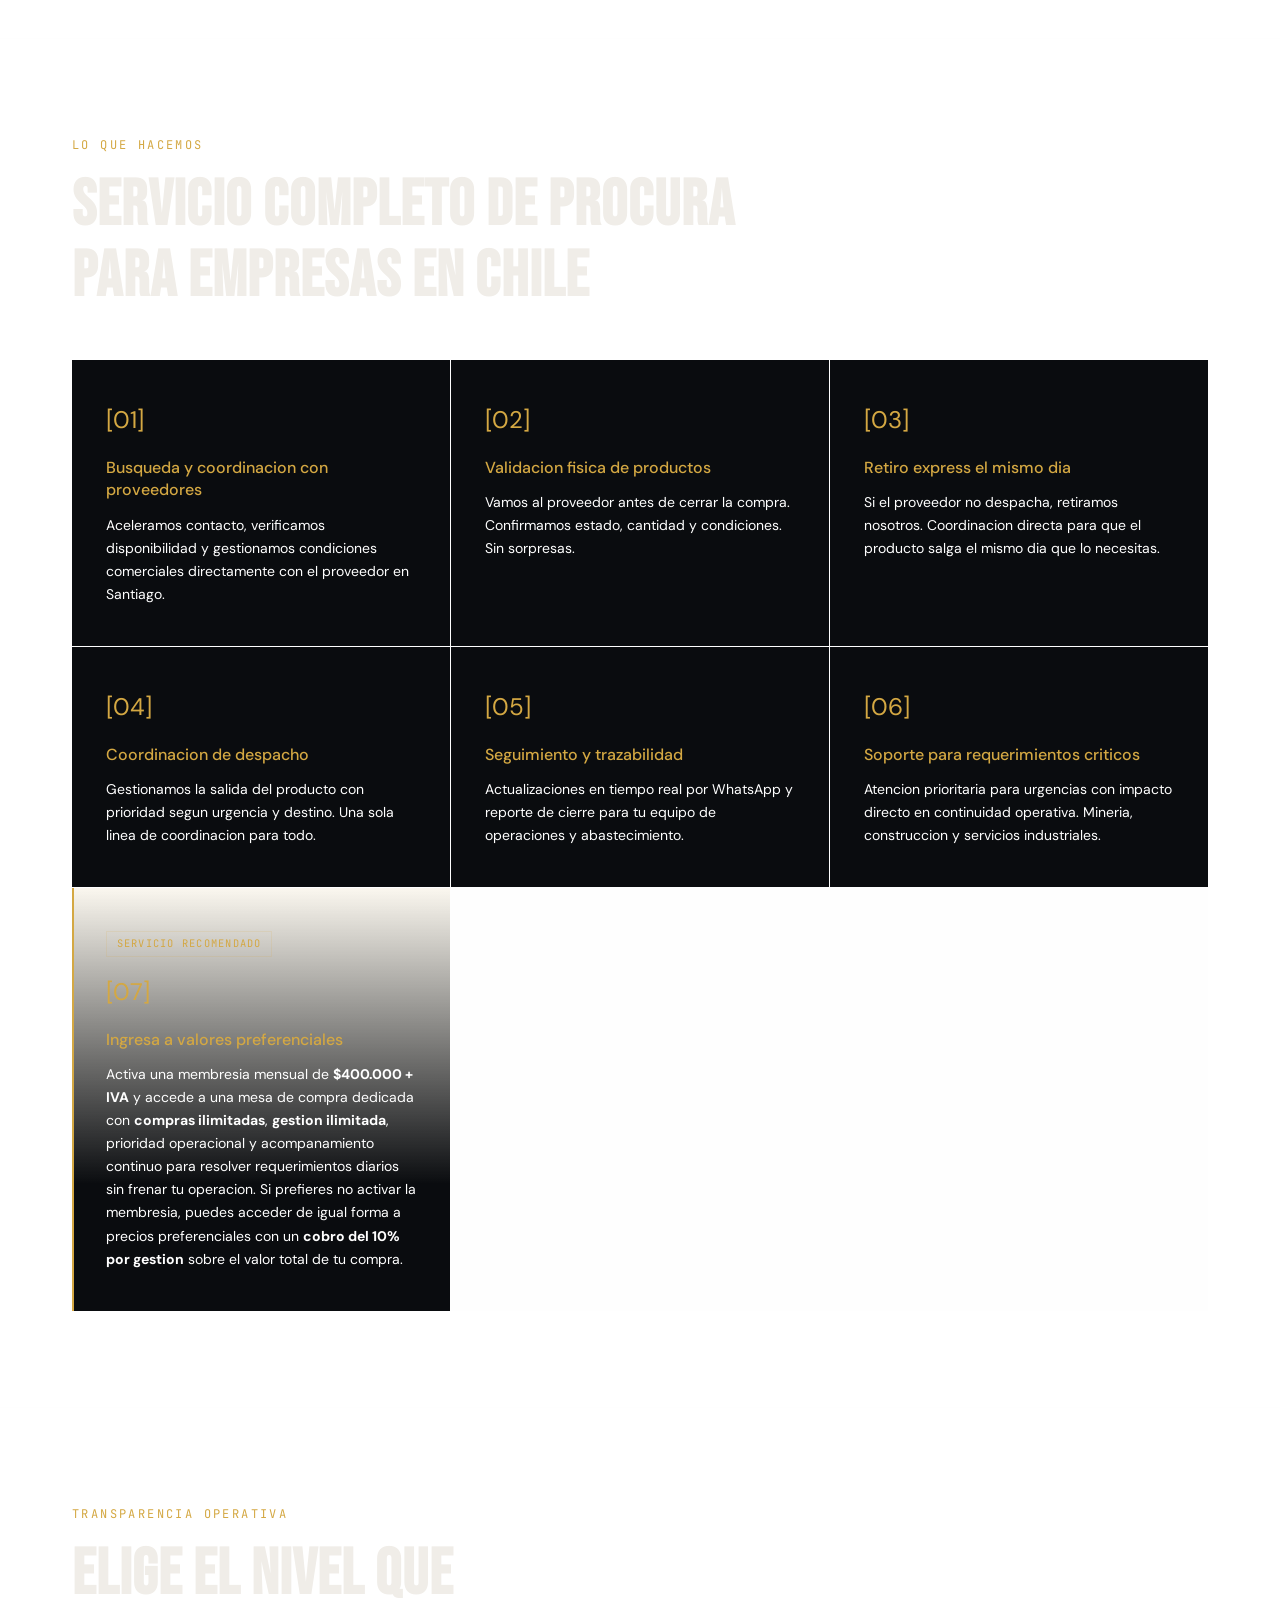
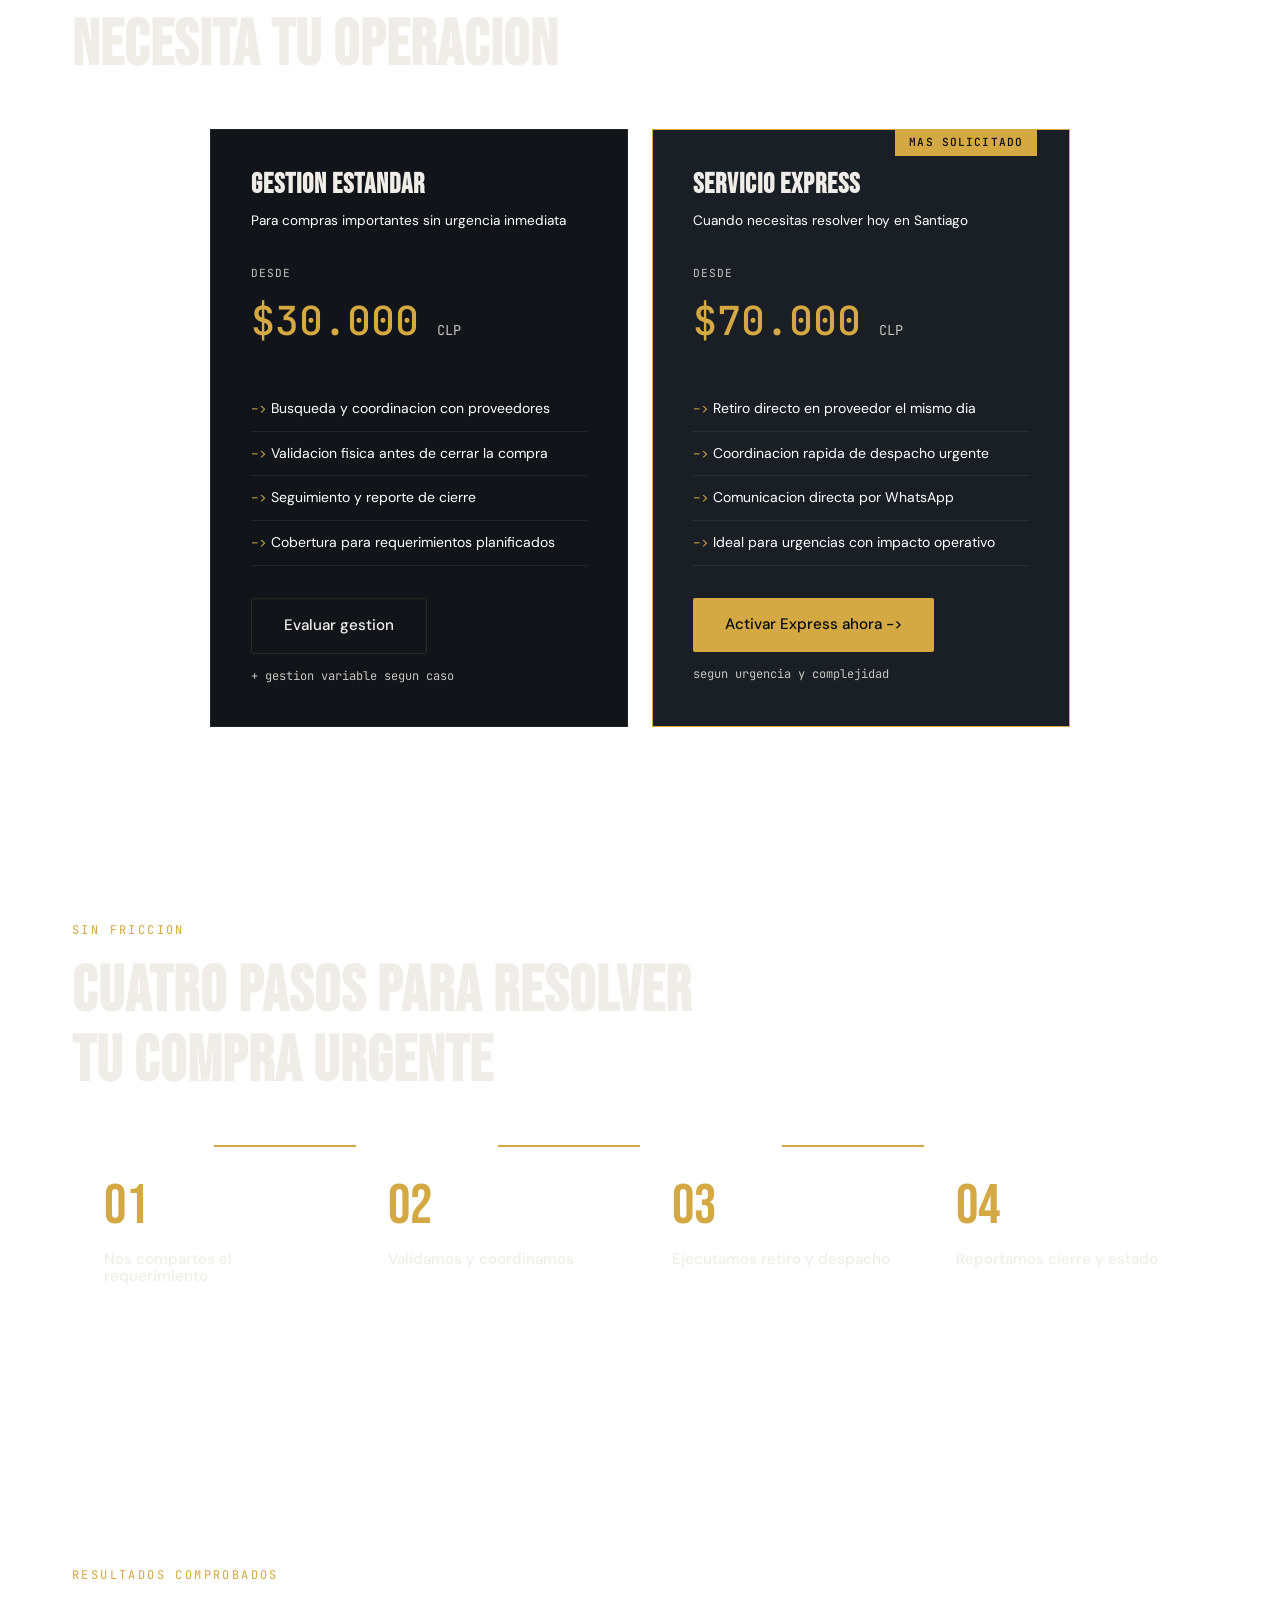
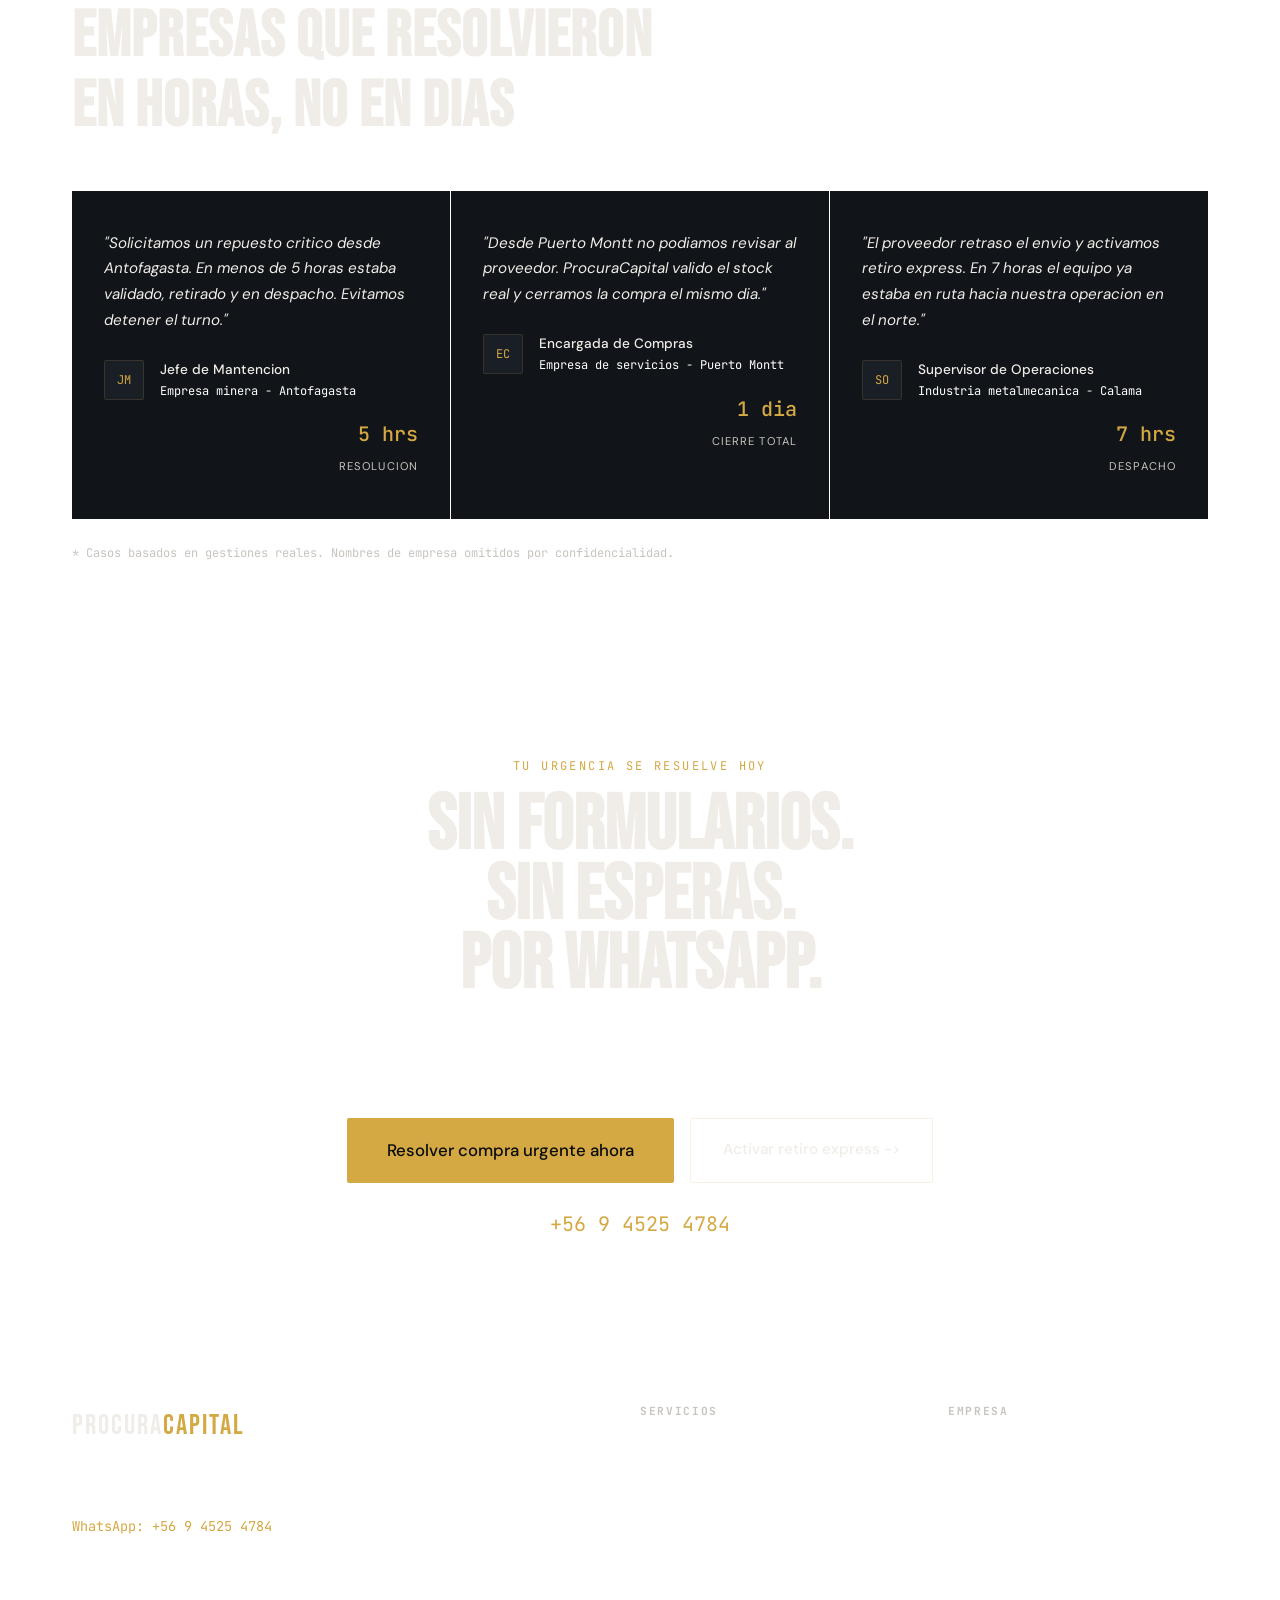
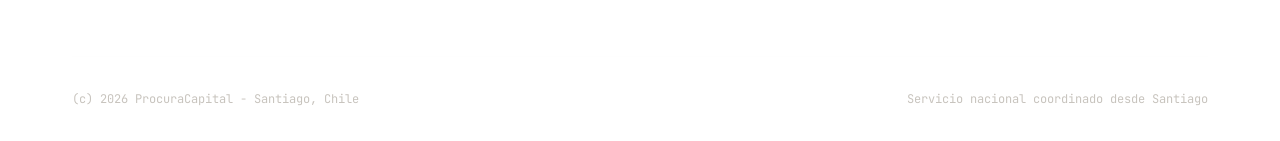
==== commit 4d1f9f37: "cambio de color y diseño del dashboard" ====
--- a/index.html
+++ b/index.html
@@ -251,6 +251,8 @@
               de compra dedicada con <strong>compras ilimitadas</strong>, <strong>gestion ilimitada</strong>,
               prioridad operacional y acompanamiento continuo para resolver requerimientos
               diarios sin frenar tu operacion.
+              Si prefieres no activar la membresia, puedes acceder de igual forma a precios preferenciales
+              con un <strong>cobro del 10% por gestion</strong> sobre el valor total de tu compra.
             </p>
           </article>
         </div>
--- a/css/styles.css
+++ b/css/styles.css
@@ -5,7 +5,7 @@
   --color-accent: #D4A843;
   --color-accent-dim: #A07C28;
   --color-text: #F0EDE8;
-  --color-text-2: #9B9890;
+  --color-text-2: #ffffff;
   --color-text-3: #C8C4BE;
   --color-border: rgba(212, 168, 67, 0.15);
   --color-border-2: rgba(240, 237, 232, 0.08);
@@ -546,14 +546,14 @@
 .service-card__title {
   font-size: 1rem;
   font-weight: 500;
-  color: var(--color-text);
+  color: var(--color-accent);
   margin-bottom: 0.75rem;
   line-height: 1.4;
 }
 
 .service-card__body {
   font-size: 0.875rem;
-  color: var(--color-text-2);
+  color: #ffffff;
   line-height: 1.65;
 }
 
@@ -1131,4 +1131,41 @@
   .cta-final__actions {
     width: 100%;
   }
-}
+
+  section {
+    padding: 3.5rem 0;
+  }
+
+  .page-hero {
+    padding: 3.5rem 0 2rem;
+  }
+
+  .problem-card,
+  .service-card,
+  .case-card,
+  .pricing-card {
+    padding: 1.75rem 1.25rem;
+  }
+
+  .panel__metric-value {
+    font-size: 2rem;
+  }
+
+  .hero__panel {
+    padding: 1.25rem;
+  }
+
+  .footer__grid {
+    gap: 1.5rem;
+  }
+
+  .footer__bottom {
+    flex-direction: column;
+    gap: 0.5rem;
+  }
+
+  .sector-grid,
+  .two-col {
+    grid-template-columns: 1fr;
+  }
+}
